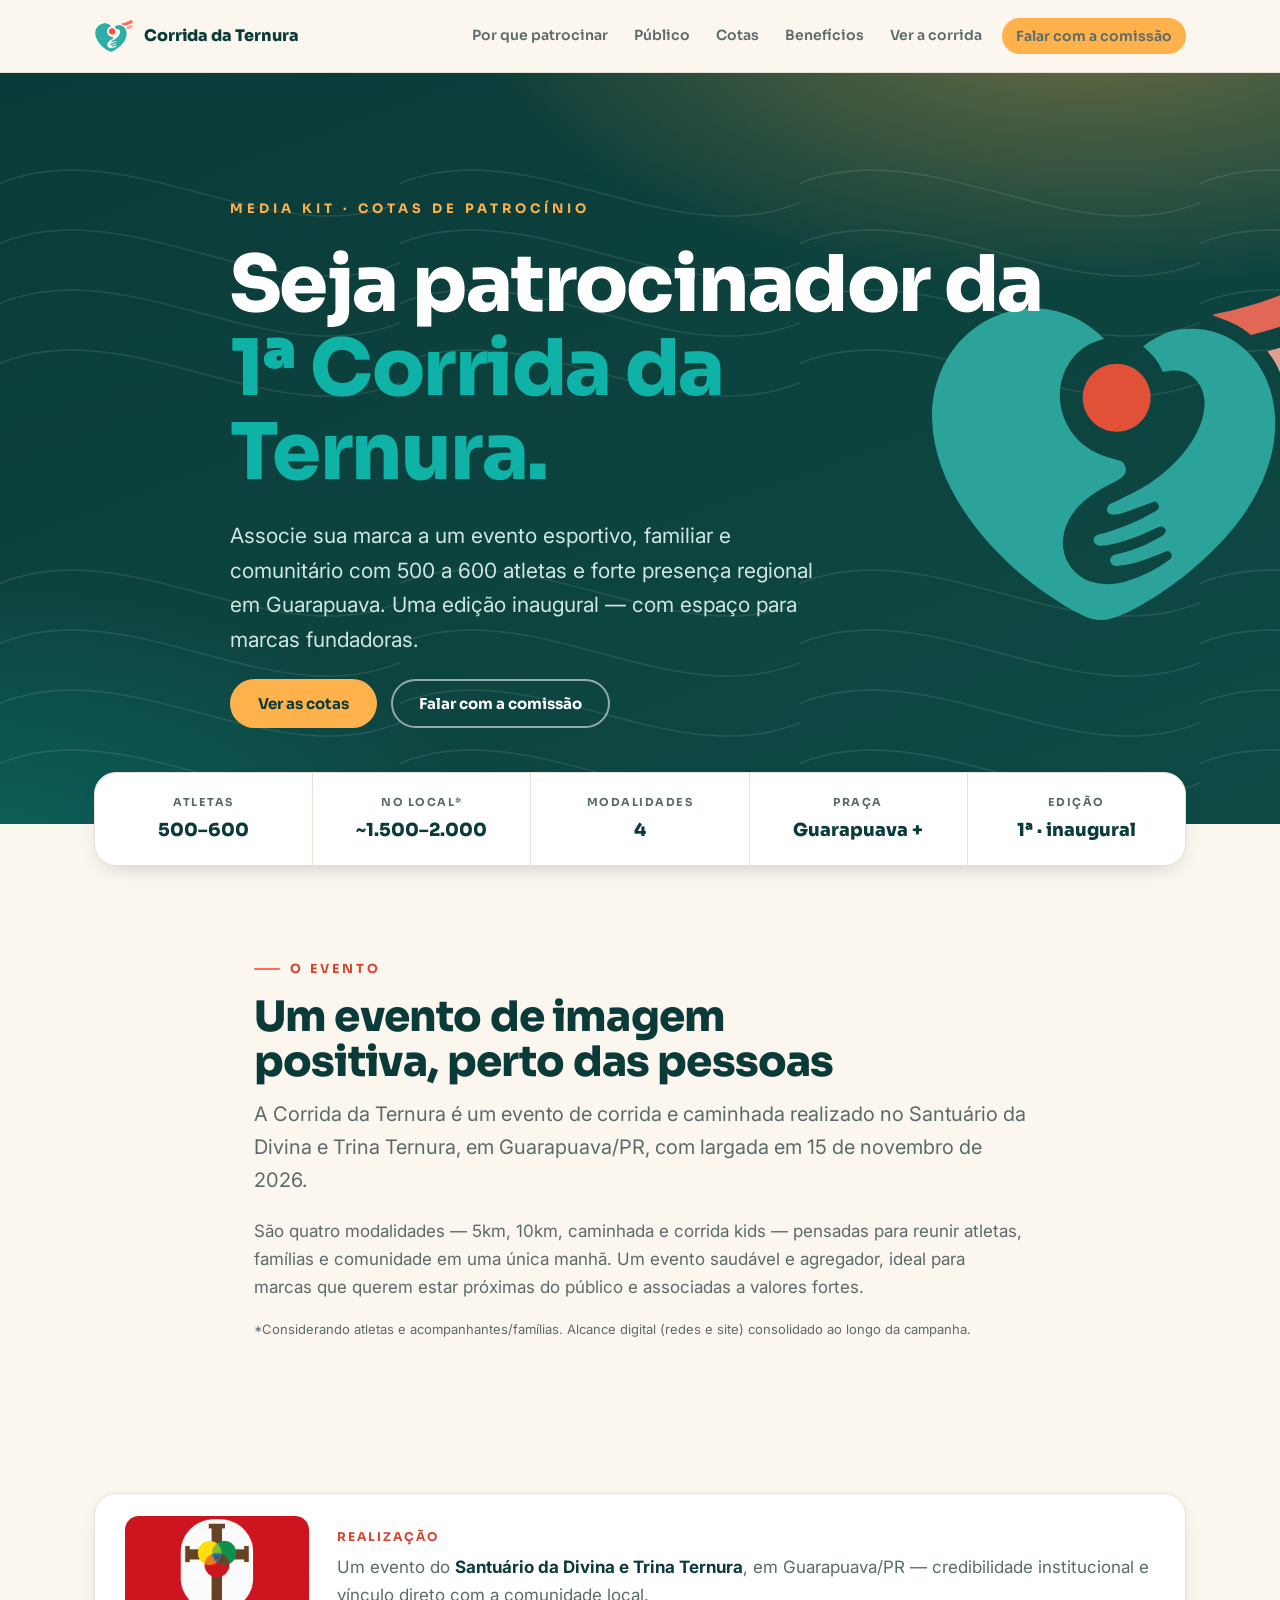
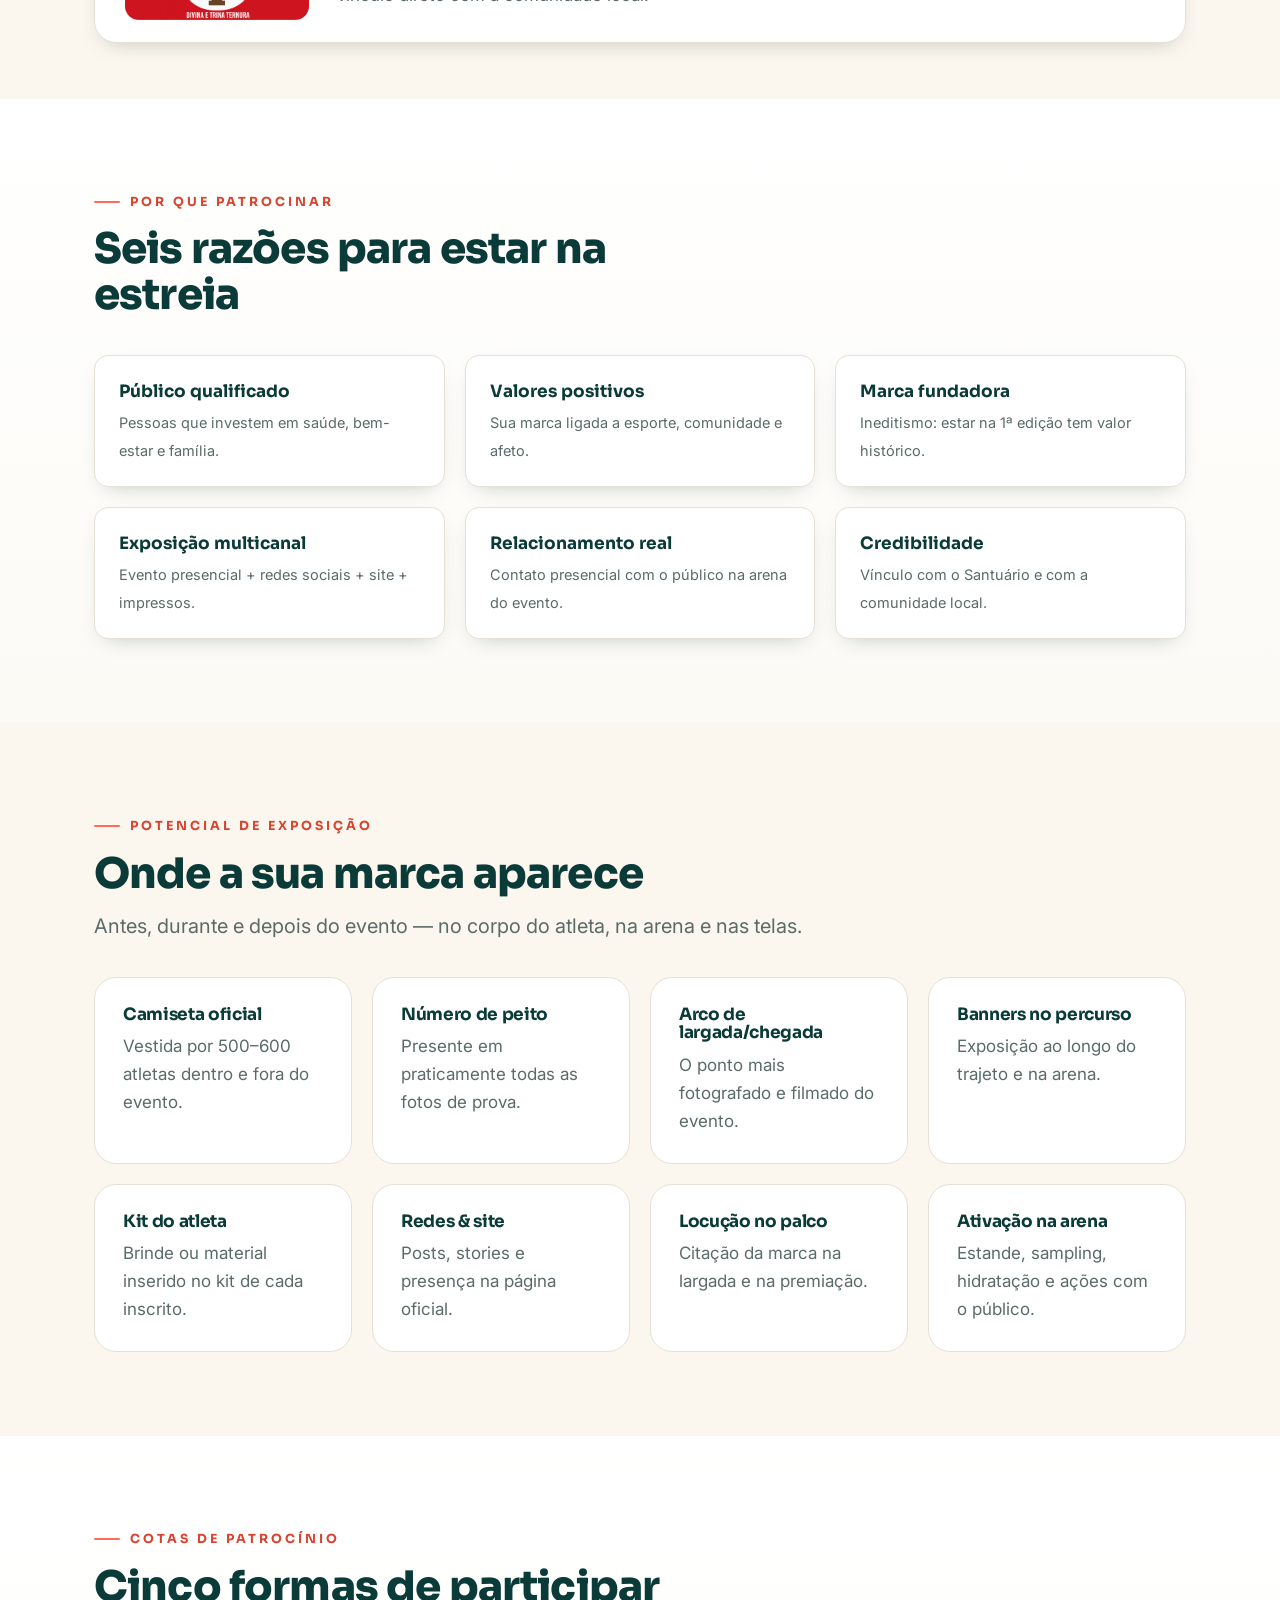
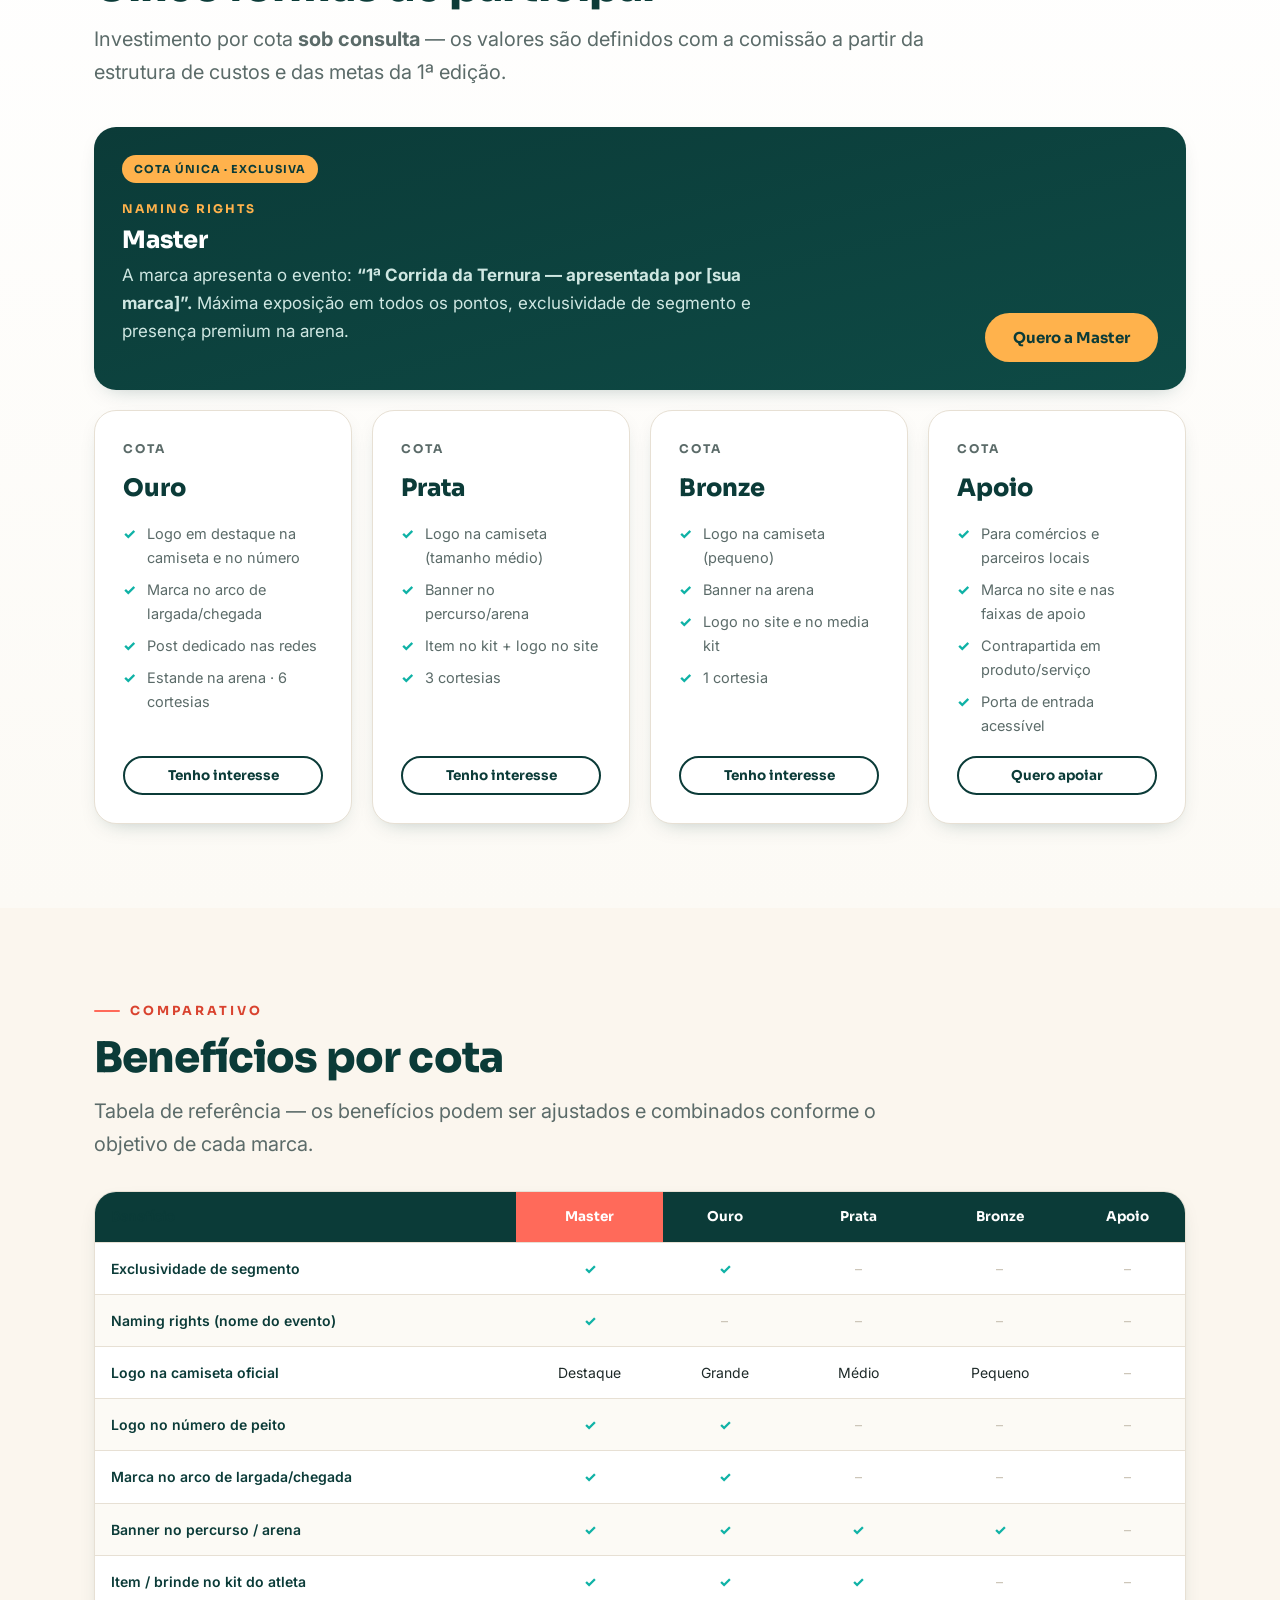
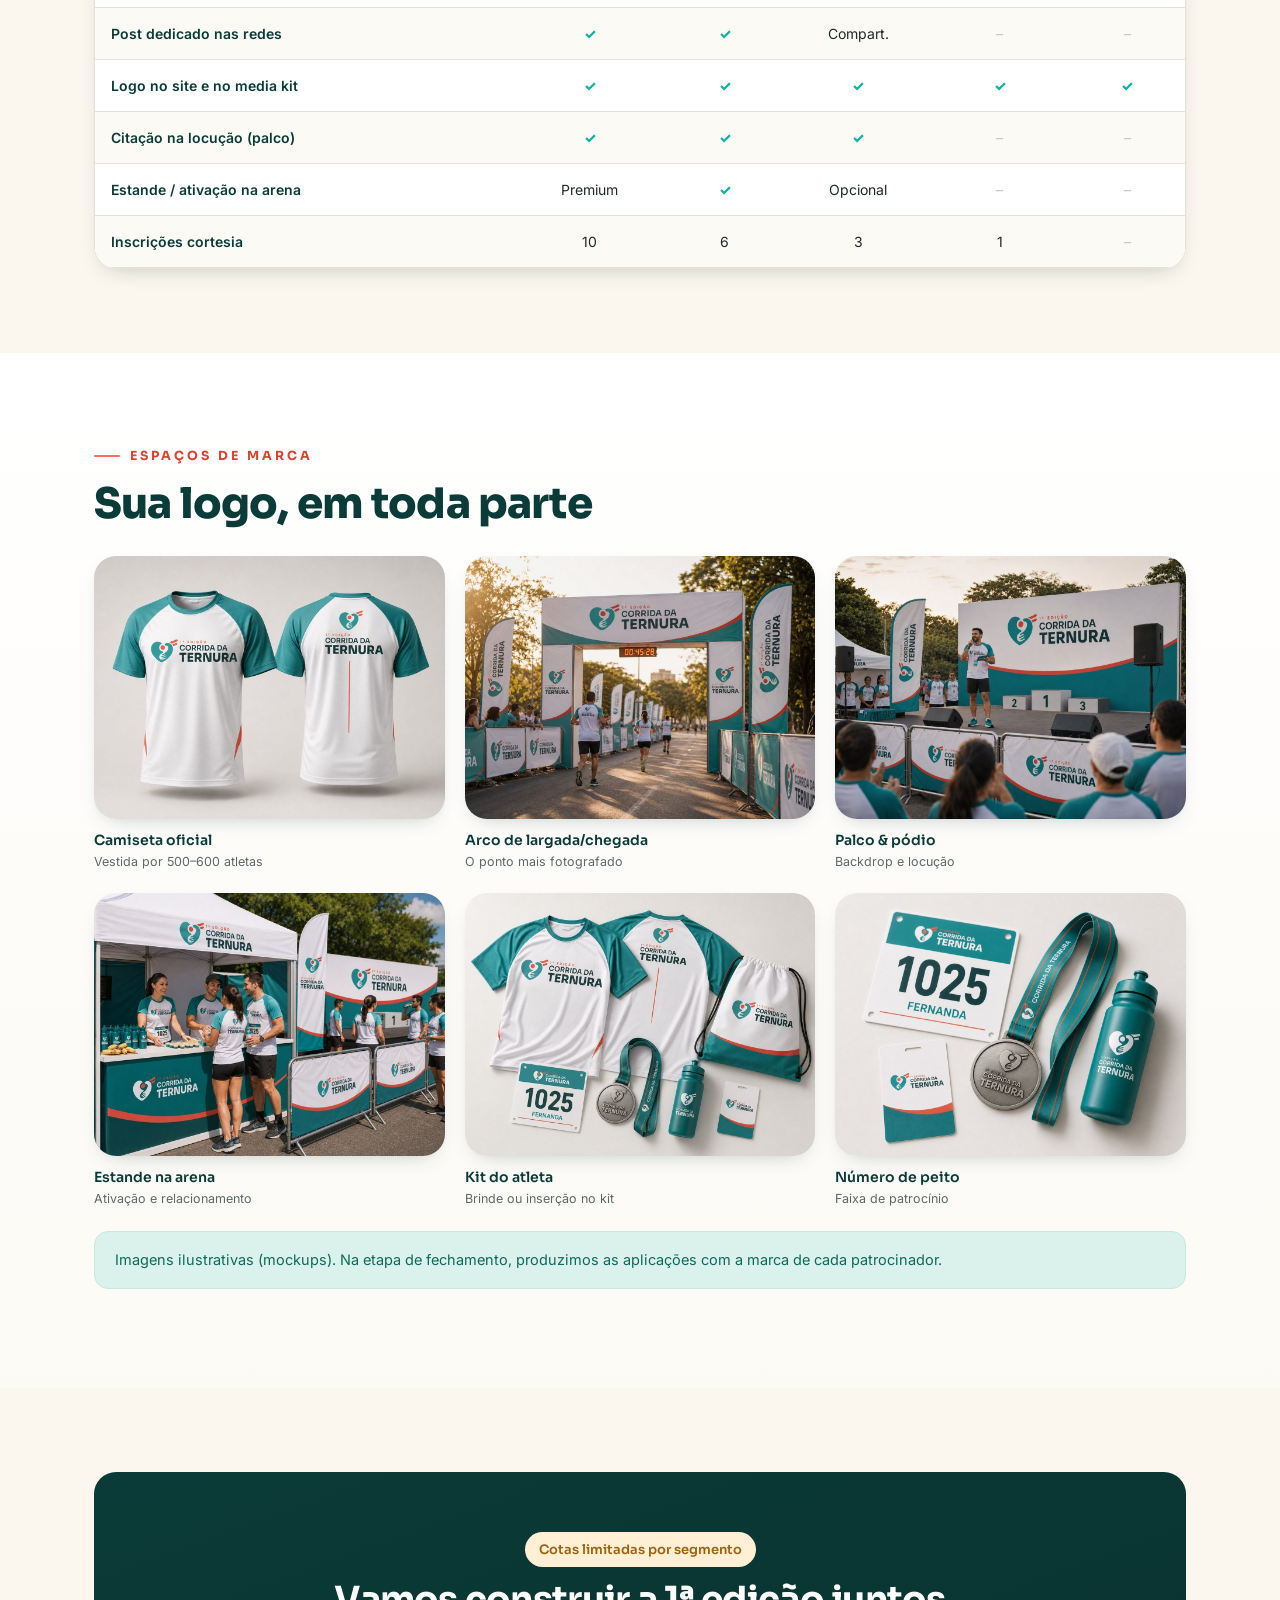
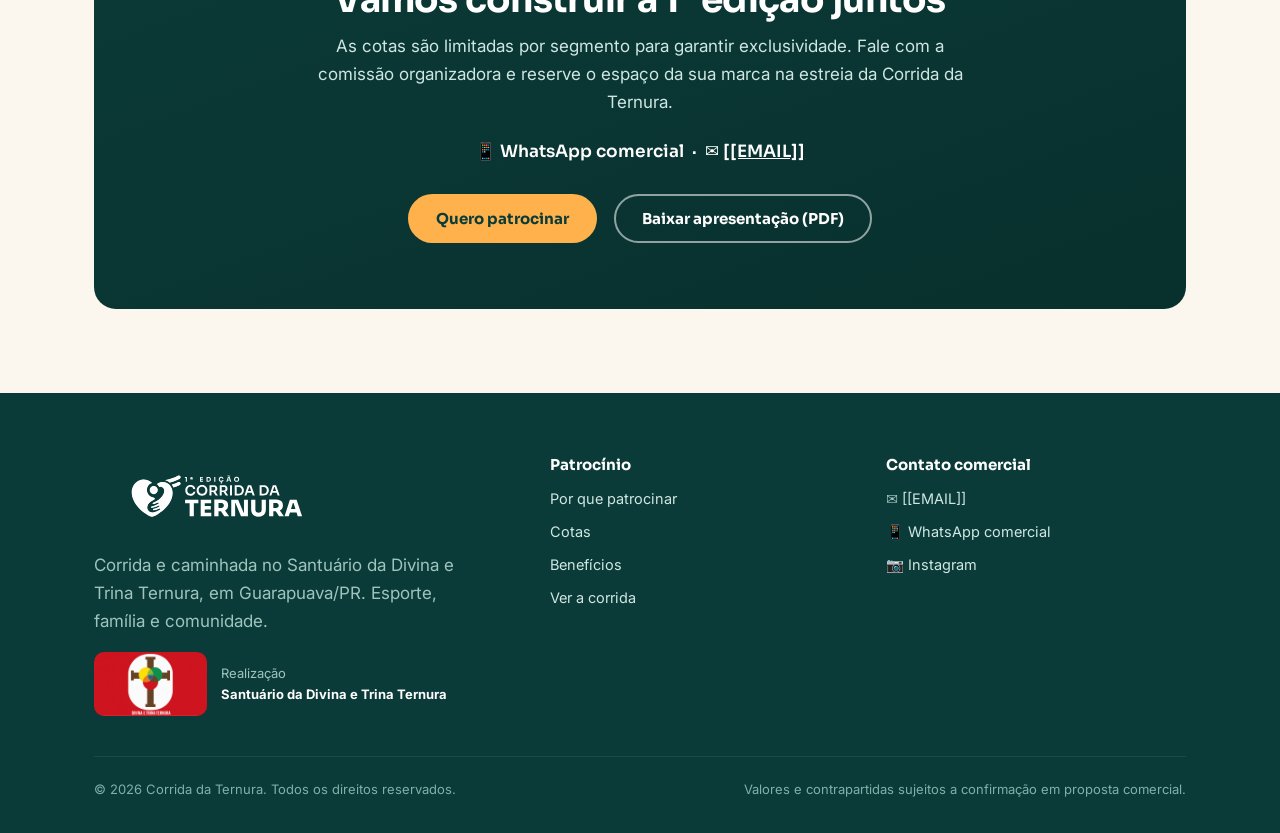
==== index.html @ f684db3b "Rename media-kit.html to index.html" ====
<!DOCTYPE html>
<html lang="pt-BR">
<head>
<meta charset="UTF-8">
<meta name="viewport" content="width=device-width, initial-scale=1.0">
<title>Seja patrocinador · 1ª Corrida da Ternura — Media Kit</title>
<meta name="description" content="Associe sua marca à 1ª Corrida da Ternura: evento esportivo, familiar e comunitário com 500 a 600 atletas em Guarapuava/PR. Cotas Master, Ouro, Prata, Bronze e Apoio.">

<meta property="og:type" content="website">
<meta property="og:title" content="Seja patrocinador da 1ª Corrida da Ternura">
<meta property="og:description" content="500 a 600 atletas, forte presença regional e uma edição inaugural com espaço para marcas fundadoras.">
<meta property="og:image" content="assets/og-image-mediakit.jpg"><!-- [[SUBSTITUIR]] 1200x630 -->
<meta name="theme-color" content="#0B3B38">

<link rel="icon" href="assets/favicon.svg" type="image/svg+xml">
<link rel="preconnect" href="https://fonts.googleapis.com">
<link rel="preconnect" href="https://fonts.gstatic.com" crossorigin>
<link href="https://fonts.googleapis.com/css2?family=Sora:wght@400;500;600;700;800&family=Inter:wght@400;500;600;700&display=swap" rel="stylesheet">
<link rel="stylesheet" href="css/styles.css">
</head>
<body>

<!-- =====================================================================
     CONFIG RÁPIDA — troque os campos [[...]] (veja COMO-EDITAR.md)
     [[WHATSAPP]] · [[EMAIL]] · [[LINK_PDF_MEDIAKIT]]
====================================================================== -->

<!-- ============ HEADER ============ -->
<header class="site-header" id="header">
  <div class="container nav">
    <a class="brand" href="index.html" aria-label="1ª Corrida da Ternura — início">
      <img src="assets/logo-simbolo.svg" alt="" width="36" height="36" aria-hidden="true">
      <span>Corrida da Ternura</span>
    </a>
    <button class="nav-toggle" id="navToggle" aria-label="Abrir menu" aria-expanded="false" aria-controls="navLinks">
      <svg width="26" height="26" viewBox="0 0 24 24" fill="none" stroke="currentColor" stroke-width="2.2" stroke-linecap="round"><path d="M3 6h18M3 12h18M3 18h18"/></svg>
    </button>
    <nav class="nav-links" id="navLinks" aria-label="Navegação do media kit">
      <a href="#porque">Por que patrocinar</a>
      <a href="#publico">Público</a>
      <a href="#cotas">Cotas</a>
      <a href="#beneficios">Benefícios</a>
      <a href="index.html">Ver a corrida</a>
      <a class="btn btn--amber btn--sm nav-cta" href="[[WHATSAPP]]">Falar com a comissão</a>
    </nav>
  </div>
</header>

<main id="topo">

  <!-- ============ HERO ============ -->
  <section class="hero hero--kit">
    <img class="hero__symbol" src="assets/logo-simbolo.svg" alt="" aria-hidden="true">
    <div class="container hero__inner">
      <span class="hero__eyebrow">Media Kit · Cotas de patrocínio</span>
      <h1>Seja patrocinador da <em>1ª Corrida da Ternura.</em></h1>
      <p class="hero__sub">Associe sua marca a um evento esportivo, familiar e comunitário com 500 a 600 atletas e forte presença regional em Guarapuava. Uma edição inaugural — com espaço para marcas fundadoras.</p>
      <div class="hero__actions">
        <a class="btn btn--amber" href="#cotas">Ver as cotas</a>
        <a class="btn btn--ghost-light" href="[[WHATSAPP]]">Falar com a comissão</a>
      </div>
    </div>
  </section>

  <!-- ============ APRESENTAÇÃO / NÚMEROS ============ -->
  <div class="container">
    <div class="quickbar quickbar--lift reveal">
      <div class="cell"><div class="k">Atletas</div><div class="v">500–600</div></div>
      <div class="cell"><div class="k">No local*</div><div class="v">~1.500–2.000</div></div>
      <div class="cell"><div class="k">Modalidades</div><div class="v">4</div></div>
      <div class="cell"><div class="k">Praça</div><div class="v">Guarapuava +</div></div>
      <div class="cell"><div class="k">Edição</div><div class="v">1ª · inaugural</div></div>
    </div>
  </div>

  <section class="section">
    <div class="container" style="max-width:820px">
      <span class="kicker reveal">O evento</span>
      <h2 class="section-title reveal">Um evento de imagem positiva, perto das pessoas</h2>
      <p class="lead reveal">A Corrida da Ternura é um evento de corrida e caminhada realizado no Santuário da Divina e Trina Ternura, em Guarapuava/PR, com largada em 15 de novembro de 2026.</p>
      <p style="color:var(--muted)" class="reveal">São quatro modalidades — 5km, 10km, caminhada e corrida kids — pensadas para reunir atletas, famílias e comunidade em uma única manhã. Um evento saudável e agregador, ideal para marcas que querem estar próximas do público e associadas a valores fortes.</p>
      <p style="font-size:13px;color:var(--muted)">*Considerando atletas e acompanhantes/famílias. Alcance digital (redes e site) consolidado ao longo da campanha.</p>
    </div>
  </section>

  <!-- ============ PARCERIA / REALIZAÇÃO (Santuário) ============ -->
  <section class="section--tight">
    <div class="container">
      <div class="partner reveal">
        <img class="partner__logo" src="assets/img/santuario.png" alt="Santuário da Divina e Trina Ternura">
        <p class="partner__txt"><span class="partner__eyebrow">Realização</span>Um evento do <b>Santuário da Divina e Trina Ternura</b>, em Guarapuava/PR — credibilidade institucional e vínculo direto com a comunidade local.</p>
      </div>
    </div>
  </section>

  <!-- ============ POR QUE PATROCINAR ============ -->
  <section class="section section--alt" id="porque">
    <div class="container">
      <div class="reveal" style="margin-bottom:38px">
        <span class="kicker">Por que patrocinar</span>
        <h2 class="section-title">Seis razões para estar na estreia</h2>
      </div>
      <div class="grid cols-3">
        <div class="why reveal"><b>Público qualificado</b><span>Pessoas que investem em saúde, bem-estar e família.</span></div>
        <div class="why reveal"><b>Valores positivos</b><span>Sua marca ligada a esporte, comunidade e afeto.</span></div>
        <div class="why reveal"><b>Marca fundadora</b><span>Ineditismo: estar na 1ª edição tem valor histórico.</span></div>
        <div class="why reveal"><b>Exposição multicanal</b><span>Evento presencial + redes sociais + site + impressos.</span></div>
        <div class="why reveal"><b>Relacionamento real</b><span>Contato presencial com o público na arena do evento.</span></div>
        <div class="why reveal"><b>Credibilidade</b><span>Vínculo com o Santuário e com a comunidade local.</span></div>
      </div>
    </div>
  </section>

  <!-- ============ EXPOSIÇÃO DE MARCA ============ -->
  <section class="section" id="publico">
    <div class="container">
      <div class="reveal" style="margin-bottom:34px">
        <span class="kicker">Potencial de exposição</span>
        <h2 class="section-title">Onde a sua marca aparece</h2>
        <p class="lead">Antes, durante e depois do evento — no corpo do atleta, na arena e nas telas.</p>
      </div>
      <div class="grid cols-4">
        <div class="card card--flat reveal"><h3 style="font-size:17px">Camiseta oficial</h3><p>Vestida por 500–600 atletas dentro e fora do evento.</p></div>
        <div class="card card--flat reveal"><h3 style="font-size:17px">Número de peito</h3><p>Presente em praticamente todas as fotos de prova.</p></div>
        <div class="card card--flat reveal"><h3 style="font-size:17px">Arco de largada/chegada</h3><p>O ponto mais fotografado e filmado do evento.</p></div>
        <div class="card card--flat reveal"><h3 style="font-size:17px">Banners no percurso</h3><p>Exposição ao longo do trajeto e na arena.</p></div>
        <div class="card card--flat reveal"><h3 style="font-size:17px">Kit do atleta</h3><p>Brinde ou material inserido no kit de cada inscrito.</p></div>
        <div class="card card--flat reveal"><h3 style="font-size:17px">Redes &amp; site</h3><p>Posts, stories e presença na página oficial.</p></div>
        <div class="card card--flat reveal"><h3 style="font-size:17px">Locução no palco</h3><p>Citação da marca na largada e na premiação.</p></div>
        <div class="card card--flat reveal"><h3 style="font-size:17px">Ativação na arena</h3><p>Estande, sampling, hidratação e ações com o público.</p></div>
      </div>
    </div>
  </section>

  <!-- ============ COTAS ============ -->
  <section class="section section--alt" id="cotas">
    <div class="container">
      <div class="reveal" style="margin-bottom:38px">
        <span class="kicker">Cotas de patrocínio</span>
        <h2 class="section-title">Cinco formas de participar</h2>
        <p class="lead">Investimento por cota <b>sob consulta</b> — os valores são definidos com a comissão a partir da estrutura de custos e das metas da 1ª edição.</p>
      </div>

      <!-- Master destaque -->
      <div class="tier tier--master reveal" style="margin-bottom:20px">
        <span class="tier__ribbon">Cota única · exclusiva</span>
        <div style="display:flex;flex-wrap:wrap;justify-content:space-between;gap:16px;align-items:flex-end">
          <div>
            <span class="lvl">Naming rights</span>
            <div class="name">Master</div>
            <p style="max-width:60ch">A marca apresenta o evento: <b>“1ª Corrida da Ternura — apresentada por [sua marca]”.</b> Máxima exposição em todos os pontos, exclusividade de segmento e presença premium na arena.</p>
          </div>
          <a class="btn btn--amber" href="[[WHATSAPP]]">Quero a Master</a>
        </div>
      </div>

      <div class="grid cols-4">
        <div class="tier reveal">
          <span class="lvl">Cota</span><div class="name">Ouro</div>
          <ul><li>Logo em destaque na camiseta e no número</li><li>Marca no arco de largada/chegada</li><li>Post dedicado nas redes</li><li>Estande na arena · 6 cortesias</li></ul>
          <a class="btn btn--ghost btn--sm" href="[[WHATSAPP]]">Tenho interesse</a>
        </div>
        <div class="tier reveal">
          <span class="lvl">Cota</span><div class="name">Prata</div>
          <ul><li>Logo na camiseta (tamanho médio)</li><li>Banner no percurso/arena</li><li>Item no kit + logo no site</li><li>3 cortesias</li></ul>
          <a class="btn btn--ghost btn--sm" href="[[WHATSAPP]]">Tenho interesse</a>
        </div>
        <div class="tier reveal">
          <span class="lvl">Cota</span><div class="name">Bronze</div>
          <ul><li>Logo na camiseta (pequeno)</li><li>Banner na arena</li><li>Logo no site e no media kit</li><li>1 cortesia</li></ul>
          <a class="btn btn--ghost btn--sm" href="[[WHATSAPP]]">Tenho interesse</a>
        </div>
        <div class="tier reveal">
          <span class="lvl">Cota</span><div class="name">Apoio</div>
          <ul><li>Para comércios e parceiros locais</li><li>Marca no site e nas faixas de apoio</li><li>Contrapartida em produto/serviço</li><li>Porta de entrada acessível</li></ul>
          <a class="btn btn--ghost btn--sm" href="[[WHATSAPP]]">Quero apoiar</a>
        </div>
      </div>
    </div>
  </section>

  <!-- ============ TABELA DE BENEFÍCIOS ============ -->
  <section class="section" id="beneficios">
    <div class="container">
      <div class="reveal" style="margin-bottom:30px">
        <span class="kicker">Comparativo</span>
        <h2 class="section-title">Benefícios por cota</h2>
        <p class="lead">Tabela de referência — os benefícios podem ser ajustados e combinados conforme o objetivo de cada marca.</p>
      </div>
      <div class="table-wrap reveal">
        <table class="benefits">
          <thead>
            <tr><th>Benefício</th><th class="master">Master</th><th>Ouro</th><th>Prata</th><th>Bronze</th><th>Apoio</th></tr>
          </thead>
          <tbody>
            <tr><td>Exclusividade de segmento</td><td class="yes">✓</td><td class="yes">✓</td><td class="no">–</td><td class="no">–</td><td class="no">–</td></tr>
            <tr><td>Naming rights (nome do evento)</td><td class="yes">✓</td><td class="no">–</td><td class="no">–</td><td class="no">–</td><td class="no">–</td></tr>
            <tr><td>Logo na camiseta oficial</td><td>Destaque</td><td>Grande</td><td>Médio</td><td>Pequeno</td><td class="no">–</td></tr>
            <tr><td>Logo no número de peito</td><td class="yes">✓</td><td class="yes">✓</td><td class="no">–</td><td class="no">–</td><td class="no">–</td></tr>
            <tr><td>Marca no arco de largada/chegada</td><td class="yes">✓</td><td class="yes">✓</td><td class="no">–</td><td class="no">–</td><td class="no">–</td></tr>
            <tr><td>Banner no percurso / arena</td><td class="yes">✓</td><td class="yes">✓</td><td class="yes">✓</td><td class="yes">✓</td><td class="no">–</td></tr>
            <tr><td>Item / brinde no kit do atleta</td><td class="yes">✓</td><td class="yes">✓</td><td class="yes">✓</td><td class="no">–</td><td class="no">–</td></tr>
            <tr><td>Post dedicado nas redes</td><td class="yes">✓</td><td class="yes">✓</td><td>Compart.</td><td class="no">–</td><td class="no">–</td></tr>
            <tr><td>Logo no site e no media kit</td><td class="yes">✓</td><td class="yes">✓</td><td class="yes">✓</td><td class="yes">✓</td><td class="yes">✓</td></tr>
            <tr><td>Citação na locução (palco)</td><td class="yes">✓</td><td class="yes">✓</td><td class="yes">✓</td><td class="no">–</td><td class="no">–</td></tr>
            <tr><td>Estande / ativação na arena</td><td>Premium</td><td class="yes">✓</td><td>Opcional</td><td class="no">–</td><td class="no">–</td></tr>
            <tr><td>Inscrições cortesia</td><td>10</td><td>6</td><td>3</td><td>1</td><td class="no">–</td></tr>
          </tbody>
        </table>
      </div>
    </div>
  </section>

  <!-- ============ ESPAÇOS DE MARCA ============ -->
  <section class="section section--alt">
    <div class="container">
      <div class="reveal" style="margin-bottom:30px">
        <span class="kicker">Espaços de marca</span>
        <h2 class="section-title">Sua logo, em toda parte</h2>
      </div>
      <div class="grid cols-3">
        <figure class="mock reveal"><img src="assets/img/camiseta.jpg" alt="Camiseta oficial da corrida com a marca dos patrocinadores"><figcaption>Camiseta oficial<small>Vestida por 500–600 atletas</small></figcaption></figure>
        <figure class="mock reveal"><img src="assets/img/portal.jpg" alt="Arco de largada e chegada com as marcas dos patrocinadores"><figcaption>Arco de largada/chegada<small>O ponto mais fotografado</small></figcaption></figure>
        <figure class="mock reveal"><img src="assets/img/palco.jpg" alt="Palco e pódio com backdrop dos patrocinadores"><figcaption>Palco &amp; pódio<small>Backdrop e locução</small></figcaption></figure>
        <figure class="mock reveal"><img src="assets/img/estande.jpg" alt="Estande de ativação do patrocinador na arena do evento"><figcaption>Estande na arena<small>Ativação e relacionamento</small></figcaption></figure>
        <figure class="mock reveal"><img src="assets/img/kit-completo.jpg" alt="Kit do atleta com itens dos patrocinadores"><figcaption>Kit do atleta<small>Brinde ou inserção no kit</small></figcaption></figure>
        <figure class="mock reveal"><img src="assets/img/kit.jpg" alt="Número de peito com faixa de patrocínio, medalha e squeeze"><figcaption>Número de peito<small>Faixa de patrocínio</small></figcaption></figure>
      </div>
      <p class="note reveal" style="margin-top:22px">Imagens ilustrativas (mockups). Na etapa de fechamento, produzimos as aplicações com a marca de cada patrocinador.</p>
    </div>
  </section>

  <!-- ============ CTA COMERCIAL ============ -->
  <section class="section" id="contato">
    <div class="container">
      <div class="cta-band reveal">
        <span class="pill pill--amber" style="margin-bottom:14px">Cotas limitadas por segmento</span>
        <h2>Vamos construir a 1ª edição juntos</h2>
        <p>As cotas são limitadas por segmento para garantir exclusividade. Fale com a comissão organizadora e reserve o espaço da sua marca na estreia da Corrida da Ternura.</p>
        <p style="color:#fff;font-family:var(--font-display);font-weight:600">📱 WhatsApp comercial &nbsp;·&nbsp; ✉️ <a href="mailto:[[EMAIL]]" style="color:#fff;text-decoration:underline">[[EMAIL]]</a></p>
        <div>
          <a class="btn btn--amber" href="[[WHATSAPP]]">Quero patrocinar</a>
          <a class="btn btn--ghost-light" href="[[LINK_PDF_MEDIAKIT]]">Baixar apresentação (PDF)</a>
        </div>
      </div>
    </div>
  </section>
</main>

<!-- ============ RODAPÉ ============ -->
<footer class="site-footer">
  <div class="container">
    <div class="footer-grid">
      <div>
        <img src="assets/logo-negativa-branca.svg" alt="1ª Corrida da Ternura" style="width:240px;margin-bottom:14px">
        <p style="color:#9FC4BE;max-width:34ch">Corrida e caminhada no Santuário da Divina e Trina Ternura, em Guarapuava/PR. Esporte, família e comunidade.</p>
        <div class="footer-partner">
          <img src="assets/img/santuario.png" alt="Santuário da Divina e Trina Ternura">
          <span>Realização<br><b style="color:#fff">Santuário da Divina e Trina Ternura</b></span>
        </div>
      </div>
      <div>
        <h4>Patrocínio</h4>
        <ul>
          <li><a href="#porque">Por que patrocinar</a></li>
          <li><a href="#cotas">Cotas</a></li>
          <li><a href="#beneficios">Benefícios</a></li>
          <li><a href="index.html">Ver a corrida</a></li>
        </ul>
      </div>
      <div>
        <h4>Contato comercial</h4>
        <ul>
          <li>✉️ <a href="mailto:[[EMAIL]]">[[EMAIL]]</a></li>
          <li>📱 <a href="[[WHATSAPP]]">WhatsApp comercial</a></li>
          <li>📷 <a href="[[INSTAGRAM]]">Instagram</a></li>
        </ul>
      </div>
    </div>
    <div class="footer-bottom">
      <span>© 2026 Corrida da Ternura. Todos os direitos reservados.</span>
      <span>Valores e contrapartidas sujeitos a confirmação em proposta comercial.</span>
    </div>
  </div>
</footer>

<script src="js/main.js"></script>
</body>
</html>
---- css/styles.css ----
/* =====================================================================
   1ª CORRIDA DA TERNURA — Design System (compartilhado landing + media kit)
   Edite as variáveis em :root para ajustar a marca de uma só vez.
   ===================================================================== */

/* ---------- Tokens ---------- */
:root{
  /* Cores da marca */
  --teal:#0FB2A6;          /* cor de marca / grafismos */
  --teal-deep:#0B3B38;     /* base escura / texto forte */
  --teal-deeper:#08302D;   /* fundo escuro mais profundo */
  --coral:#FF6A5A;         /* CTA / destaque quente */
  --coral-ink:#D9432F;     /* coral escuro p/ texto sobre claro */
  --amber:#FFB24C;         /* destaque / amanhecer / medalha */
  --sand:#FBF6EE;          /* fundo claro quente */
  --mist:#DBF1EC;          /* fundo suave / cards */
  --graphite:#1E2A29;      /* texto corrido */
  --muted:#5B6B69;         /* texto secundário */
  --white:#fff;
  --line:#E7E0D4;          /* linhas / bordas claras */
  --line-dark:#1C4B46;     /* linhas no escuro */

  /* Tipografia */
  --font-display:'Sora','Segoe UI',system-ui,-apple-system,sans-serif;
  --font-text:'Inter','Segoe UI',system-ui,-apple-system,sans-serif;

  /* Formas & sombras */
  --radius:22px;
  --radius-sm:14px;
  --shadow:0 20px 50px -24px rgba(11,59,56,.45);
  --shadow-sm:0 8px 22px -12px rgba(11,59,56,.35);

  /* Layout */
  --maxw:1140px;
  --gutter:24px;
  --header-h:72px;
}

/* ---------- Reset / base ---------- */
*{box-sizing:border-box}
html{scroll-behavior:smooth}
body{
  margin:0;background:var(--sand);color:var(--graphite);
  font-family:var(--font-text);line-height:1.65;font-size:17px;
  -webkit-font-smoothing:antialiased;text-rendering:optimizeLegibility;
}
img,svg{display:block;max-width:100%}
a{color:var(--teal-deep);text-decoration:none}
h1,h2,h3,h4{font-family:var(--font-display);line-height:1.08;margin:0;letter-spacing:-.02em;color:var(--teal-deep)}
p{margin:0 0 1em}
:focus-visible{outline:3px solid var(--teal);outline-offset:3px;border-radius:6px}

.container{max-width:var(--maxw);margin:0 auto;padding:0 var(--gutter)}
.center{text-align:center}
.sr-only{position:absolute;width:1px;height:1px;padding:0;margin:-1px;overflow:hidden;clip:rect(0 0 0 0);border:0}

/* ---------- Header / navegação ---------- */
.site-header{position:sticky;top:0;z-index:100;transition:background .25s,box-shadow .25s;background:rgba(251,246,238,.92);backdrop-filter:blur(12px);border-bottom:1px solid var(--line)}
.site-header.solid,.site-header.scrolled{background:rgba(251,246,238,.9);backdrop-filter:blur(12px);box-shadow:0 1px 0 var(--line)}
.nav{display:flex;align-items:center;gap:18px;height:var(--header-h)}
.brand{display:flex;align-items:center;gap:10px;font-family:var(--font-display);font-weight:800;font-size:16px;color:var(--teal-deep);white-space:nowrap}
.brand svg,.brand img{height:34px;width:auto;flex:none}
.site-header.on-dark .brand{color:var(--white)}
.nav-links{display:flex;align-items:center;gap:2px;margin-left:auto}
.nav-links a{font-family:var(--font-display);font-weight:600;font-size:14px;color:var(--muted);padding:9px 12px;border-radius:999px;transition:.15s;white-space:nowrap}
.nav-links a:hover{color:var(--teal-deep);background:var(--mist)}
.site-header.on-dark .nav-links a{color:#CFE7E2}
.site-header.on-dark.scrolled .nav-links a{color:var(--muted)}
.nav-cta{margin-left:6px}
.nav-toggle{display:none;margin-left:auto;background:none;border:0;cursor:pointer;padding:8px;color:var(--teal-deep)}
.site-header.on-dark .nav-toggle{color:var(--white)}
.site-header.scrolled .nav-toggle{color:var(--teal-deep)}

/* ---------- Botões ---------- */
.btn{
  display:inline-flex;align-items:center;justify-content:center;gap:9px;
  font-family:var(--font-display);font-weight:700;font-size:15px;line-height:1;
  padding:15px 26px;border-radius:999px;border:2px solid transparent;cursor:pointer;
  transition:transform .12s,box-shadow .2s,background .2s,color .2s;white-space:nowrap;
}
.btn:hover{transform:translateY(-2px)}
.btn--primary{background:var(--coral);color:#fff;box-shadow:0 12px 26px -12px rgba(255,106,90,.8)}
.btn--primary:hover{background:#ff5945}
.btn--amber{background:var(--amber);color:var(--teal-deep)}
.btn--amber:hover{background:#ffa733}
.btn--dark{background:var(--teal-deep);color:#fff}
.btn--dark:hover{background:var(--teal-deeper)}
.btn--ghost{background:transparent;color:var(--teal-deep);border-color:var(--teal-deep)}
.btn--ghost:hover{background:var(--teal-deep);color:#fff}
.btn--ghost-light{background:transparent;color:#fff;border-color:rgba(255,255,255,.55)}
.btn--ghost-light:hover{background:#fff;color:var(--teal-deep);border-color:#fff}
.btn--sm{padding:11px 18px;font-size:13.5px}
.btn--block{width:100%}

/* ---------- Seções ---------- */
.section{padding:84px 0}
.section--tight{padding:56px 0}
.section--alt{background:linear-gradient(180deg,#fff,#FCFAF5)}
.section--mist{background:var(--mist)}
.kicker{font-family:var(--font-display);font-weight:700;font-size:12.5px;letter-spacing:3px;text-transform:uppercase;color:var(--coral-ink);display:inline-flex;align-items:center;gap:10px;margin-bottom:14px}
.kicker::before{content:"";width:26px;height:2px;background:var(--coral);border-radius:2px}
.section-title{font-size:clamp(28px,4.4vw,42px);font-weight:800;max-width:20ch}
.lead{font-size:clamp(17px,2vw,20px);color:var(--muted);max-width:64ch;margin-top:14px}

/* ---------- Grid utils ---------- */
.grid{display:grid;gap:20px}
.cols-2{grid-template-columns:repeat(2,1fr)}
.cols-3{grid-template-columns:repeat(3,1fr)}
.cols-4{grid-template-columns:repeat(4,1fr)}
@media(max-width:900px){.cols-3,.cols-4{grid-template-columns:repeat(2,1fr)}}
@media(max-width:620px){.cols-2,.cols-3,.cols-4{grid-template-columns:1fr}}

/* ---------- Pills / chips ---------- */
.pill{display:inline-flex;align-items:center;gap:7px;font-family:var(--font-display);font-weight:600;font-size:13px;padding:7px 14px;border-radius:999px;background:var(--mist);color:var(--teal-deep)}
.pill--coral{background:#FFE4DF;color:var(--coral-ink)}
.pill--amber{background:#FFEFD4;color:#9A6412}
.pill--teal{background:var(--teal-deep);color:#fff}
.pill--outline{background:transparent;border:1px solid rgba(255,255,255,.25);color:#fff}

/* ---------- Cards ---------- */
.card{background:#fff;border:1px solid var(--line);border-radius:var(--radius);padding:28px;box-shadow:var(--shadow-sm)}
.card h3{font-size:20px;margin-bottom:8px}
.card p{color:var(--muted);margin:0}
.card__icon{width:50px;height:50px;border-radius:14px;display:grid;place-items:center;background:var(--mist);margin-bottom:16px}
.card__icon svg{width:26px;height:26px}
.card--flat{box-shadow:none}

/* ---------- Hero ---------- */
.hero{position:relative;overflow:hidden;color:var(--sand);
  background:
    radial-gradient(90% 70% at 85% -10%, rgba(255,178,76,.42), transparent 55%),
    radial-gradient(80% 80% at -5% 110%, rgba(15,178,166,.30), transparent 55%),
    linear-gradient(160deg,#0B3B38 0%, #0E4A45 100%);
}
.hero::after{ /* textura de curvas de nível sutis */
  content:"";position:absolute;inset:0;opacity:.10;pointer-events:none;
  background-image:url("data:image/svg+xml,%3Csvg xmlns='http://www.w3.org/2000/svg' width='400' height='400'%3E%3Cg fill='none' stroke='%23ffffff' stroke-width='1.4'%3E%3Cpath d='M-20 120 C120 40 280 200 420 120'/%3E%3Cpath d='M-20 180 C120 100 280 260 420 180'/%3E%3Cpath d='M-20 240 C120 160 280 320 420 240'/%3E%3Cpath d='M-20 300 C120 220 280 380 420 300'/%3E%3C/g%3E%3C/svg%3E");
}
.hero__inner{position:relative;z-index:2;padding:clamp(64px,10vw,120px) 0 clamp(56px,8vw,96px);max-width:760px}
.hero__eyebrow{color:var(--amber);font-family:var(--font-display);font-weight:700;letter-spacing:4px;text-transform:uppercase;font-size:13px}
.hero h1{color:#fff;font-size:clamp(40px,8vw,78px);font-weight:800;margin:.28em 0 .3em}
.hero h1 em{font-style:normal;color:var(--teal)}
.hero__sub{font-size:clamp(17px,2.4vw,21px);color:#CFE7E2;max-width:600px}
.hero__chips{display:flex;flex-wrap:wrap;gap:10px;margin:26px 0 30px}
.hero__chips span{font-family:var(--font-display);font-weight:600;font-size:13.5px;color:var(--sand);background:rgba(255,255,255,.08);border:1px solid rgba(255,255,255,.16);padding:9px 15px;border-radius:999px}
.hero__actions{display:flex;flex-wrap:wrap;gap:14px}
.hero__symbol{position:absolute;right:-6%;top:50%;transform:translateY(-50%);width:min(42%,440px);opacity:.9;z-index:1}
@media(max-width:820px){.hero__symbol{display:none}}
.hero--kit .hero__inner{max-width:820px}

/* ---------- Barra de informações rápidas ---------- */
.quickbar{display:grid;grid-template-columns:repeat(5,1fr);gap:1px;background:var(--line);border:1px solid var(--line);border-radius:var(--radius);overflow:hidden;box-shadow:var(--shadow-sm)}
.quickbar .cell{background:#fff;padding:20px 16px;text-align:center}
.quickbar .k{font-family:var(--font-display);font-weight:700;font-size:11px;letter-spacing:1.5px;text-transform:uppercase;color:var(--muted)}
.quickbar .v{font-family:var(--font-display);font-weight:800;color:var(--teal-deep);font-size:clamp(15px,2vw,18px);margin-top:5px}
.quickbar--lift{margin-top:-52px;position:relative;z-index:5}
@media(max-width:760px){.quickbar{grid-template-columns:repeat(2,1fr)}.quickbar--lift{margin-top:24px}}

/* ---------- Modalidades ---------- */
.mod{position:relative;background:#fff;border:1px solid var(--line);border-radius:var(--radius);padding:26px;box-shadow:var(--shadow-sm);overflow:hidden}
.mod::before{content:"";position:absolute;left:0;top:0;bottom:0;width:6px;background:var(--teal)}
.mod--5::before{background:var(--teal)}
.mod--10::before{background:var(--coral)}
.mod--cam::before{background:var(--amber)}
.mod--kids::before{background:#5AC9BC}
.mod .tag{font-family:var(--font-display);font-weight:700;font-size:11px;letter-spacing:1.5px;text-transform:uppercase;color:var(--muted)}
.mod .dist{font-family:var(--font-display);font-weight:800;font-size:30px;color:var(--teal-deep);margin:2px 0 8px}
.mod p{color:var(--muted);margin:0;font-size:15px}

/* ---------- Lista com marcadores ---------- */
.ticks{list-style:none;padding:0;margin:0}
.ticks li{position:relative;padding-left:30px;margin-bottom:12px;color:var(--muted)}
.ticks li::before{content:"";position:absolute;left:0;top:8px;width:13px;height:13px;border-radius:50%;background:var(--teal);box-shadow:0 0 0 4px var(--mist)}
.ticks li b{color:var(--graphite)}
.ticks--plain li::before{background:var(--coral);box-shadow:0 0 0 4px #FFE4DF}

/* ---------- Cronograma ---------- */
.timeline{list-style:none;padding:0;margin:0;display:grid;gap:2px}
.timeline li{display:flex;gap:18px;align-items:baseline;padding:14px 0;border-bottom:1px dashed var(--line)}
.timeline li:last-child{border-bottom:0}
.timeline .t{font-family:var(--font-display);font-weight:800;color:var(--coral-ink);font-size:18px;min-width:74px}
.timeline .d{color:var(--graphite)}

/* ---------- Media placeholder (troque por <img>) ---------- */
.media-ph{border-radius:var(--radius);min-height:280px;display:grid;place-items:center;color:#0B6B5C;font-family:var(--font-display);font-weight:600;text-align:center;padding:20px;
  background:linear-gradient(135deg, rgba(15,178,166,.16), rgba(255,178,76,.18)), var(--mist);border:2px dashed #9CD3C8}
.media-ph small{display:block;font-weight:400;color:#3f7a72;margin-top:6px;font-family:var(--font-text)}
.map-ph{min-height:340px}

/* ---------- FAQ ---------- */
.faq details{background:#fff;border:1px solid var(--line);border-radius:var(--radius-sm);padding:2px 22px;margin-bottom:12px;transition:box-shadow .2s}
.faq details[open]{box-shadow:var(--shadow-sm)}
.faq summary{cursor:pointer;list-style:none;font-family:var(--font-display);font-weight:600;color:var(--teal-deep);font-size:17px;padding:18px 0;display:flex;justify-content:space-between;gap:16px;align-items:center}
.faq summary::-webkit-details-marker{display:none}
.faq summary::after{content:"+";color:var(--coral);font-weight:800;font-size:22px;line-height:1}
.faq details[open] summary::after{content:"–"}
.faq details p{color:var(--muted);margin:0;padding:0 0 18px;font-size:15.5px}

/* ---------- Faixa CTA ---------- */
.cta-band{background:linear-gradient(160deg,var(--teal-deep),var(--teal-deeper));color:#CFE7E2;border-radius:var(--radius);padding:clamp(32px,6vw,60px);text-align:center;position:relative;overflow:hidden}
.cta-band h2{color:#fff;font-size:clamp(24px,4vw,36px);margin-bottom:12px}
.cta-band p{max-width:60ch;margin:0 auto 22px}
.cta-band .btn{margin:6px}

/* ---------- Cotas (media kit) ---------- */
.tier{background:#fff;border:1px solid var(--line);border-radius:var(--radius);padding:28px;box-shadow:var(--shadow-sm);display:flex;flex-direction:column;gap:10px;height:100%}
.tier .lvl{font-family:var(--font-display);font-weight:700;font-size:12px;letter-spacing:2px;text-transform:uppercase;color:var(--muted)}
.tier .name{font-family:var(--font-display);font-weight:800;font-size:24px;color:var(--teal-deep)}
.tier ul{margin:4px 0 0;padding-left:0;list-style:none}
.tier li{position:relative;padding-left:24px;margin-bottom:8px;color:var(--muted);font-size:14.5px}
.tier li::before{content:"✓";position:absolute;left:0;color:var(--teal);font-weight:800}
.tier .btn{margin-top:auto}
.tier--master{background:linear-gradient(165deg,#0B3B38,#0E4A45);border:0;color:#fff}
.tier--master .name{color:#fff}.tier--master .lvl{color:var(--amber)}
.tier--master p,.tier--master li{color:#CFE7E2}
.tier--master li::before{color:var(--amber)}
.tier__ribbon{align-self:flex-start;background:var(--amber);color:var(--teal-deep);font-family:var(--font-display);font-weight:700;font-size:11px;letter-spacing:1px;text-transform:uppercase;padding:5px 12px;border-radius:999px}

/* ---------- Tabela de benefícios ---------- */
.table-wrap{overflow-x:auto;border:1px solid var(--line);border-radius:var(--radius);box-shadow:var(--shadow-sm)}
table.benefits{border-collapse:collapse;width:100%;min-width:680px;background:#fff}
table.benefits th,table.benefits td{padding:14px 16px;text-align:center;border-bottom:1px solid var(--line);font-size:14px}
table.benefits thead th{background:var(--teal-deep);color:#fff;font-family:var(--font-display);font-size:13.5px;position:sticky;top:0}
table.benefits thead th.master{background:var(--coral)}
table.benefits tbody td:first-child,table.benefits thead th:first-child{text-align:left;font-weight:600;color:var(--teal-deep)}
table.benefits tbody td:first-child{font-family:var(--font-text)}
table.benefits tbody tr:nth-child(even){background:#FCFAF5}
table.benefits .yes{color:var(--teal);font-weight:800}
table.benefits .no{color:#C9C2B4}

/* ---------- Argumentos / por que patrocinar ---------- */
.why{background:#fff;border:1px solid var(--line);border-radius:var(--radius-sm);padding:22px 24px;box-shadow:var(--shadow-sm)}
.why b{font-family:var(--font-display);color:var(--teal-deep);display:block;margin-bottom:2px}
.why span{color:var(--muted);font-size:14.5px}

/* ---------- Espaços de marca / mockups ---------- */
.brandspace{background:var(--sand);border:1px dashed var(--line);border-radius:var(--radius-sm);padding:22px;text-align:center;font-family:var(--font-display);font-weight:600;color:var(--teal-deep)}
.brandspace small{display:block;font-weight:400;color:var(--muted);margin-top:4px;font-family:var(--font-text);font-size:12.5px}

/* ---------- Área de patrocinadores / logos ---------- */
.sponsors{display:flex;flex-wrap:wrap;gap:14px;align-items:center;justify-content:center}
.sponsor-slot{height:56px;width:150px;background:#fff;border:1px solid var(--line);border-radius:12px;display:grid;place-items:center;color:var(--muted);font-size:12px}

/* ---------- Nota ---------- */
.note{background:var(--mist);border:1px solid #C7E9E0;border-radius:var(--radius-sm);padding:16px 20px;color:#0B6B5C;font-size:14.5px}
.badge-soon{display:inline-block;background:#FFEFD4;color:#9A6412;font-family:var(--font-display);font-weight:700;font-size:11px;letter-spacing:1px;text-transform:uppercase;padding:4px 10px;border-radius:999px}

/* ---------- Rodapé ---------- */
.site-footer{background:var(--teal-deep);color:#9FC4BE;padding:64px 0 32px}
.site-footer a{color:#CFE7E2}
.site-footer a:hover{color:#fff}
.footer-grid{display:grid;grid-template-columns:1.4fr 1fr 1fr;gap:36px}
@media(max-width:760px){.footer-grid{grid-template-columns:1fr;gap:26px}}
.site-footer h4{color:#fff;font-size:15px;margin-bottom:14px;letter-spacing:0}
.site-footer ul{list-style:none;padding:0;margin:0}
.site-footer li{margin-bottom:9px;font-size:14.5px}
.footer-bottom{border-top:1px solid var(--line-dark);margin-top:40px;padding-top:22px;font-size:13px;display:flex;justify-content:space-between;gap:16px;flex-wrap:wrap;color:#7FB0A9}

/* ---------- Reveal on scroll ---------- */
.reveal{opacity:0;transform:translateY(18px);transition:opacity .6s ease,transform .6s ease}
.reveal.in{opacity:1;transform:none}
@media(prefers-reduced-motion:reduce){.reveal{opacity:1;transform:none;transition:none}.btn:hover{transform:none}}

/* ---------- Menu mobile ---------- */
@media(max-width:860px){
  .nav-toggle{display:inline-flex}
  .nav-links{position:fixed;inset:var(--header-h) 0 auto 0;flex-direction:column;align-items:stretch;gap:4px;
    background:var(--sand);border-bottom:1px solid var(--line);padding:14px var(--gutter) 22px;margin:0;
    box-shadow:var(--shadow);transform:translateY(-120%);transition:transform .28s ease;max-height:calc(100vh - var(--header-h));overflow:auto}
  .nav-links.open{transform:translateY(0)}
  .nav-links a{padding:14px 12px;font-size:16px;border-radius:12px}
  .nav-links a:hover{background:var(--mist)}
  .nav-cta{margin:8px 0 0}
  .site-header:not(.scrolled){background:rgba(11,59,56,.0)}
  .site-header.menu-open{background:var(--sand)}
  .site-header.menu-open .brand,.site-header.menu-open .nav-toggle{color:var(--teal-deep)}
}

/* ---------- Fotos / mockups ---------- */
.shot{width:100%;height:100%;border-radius:var(--radius);box-shadow:var(--shadow);object-fit:cover;display:block}
.photo-grid{display:grid;gap:12px}
.photo-grid img{border-radius:var(--radius-sm);box-shadow:var(--shadow-sm);width:100%;object-fit:cover;aspect-ratio:4/3;display:block}
figure.mock{margin:0}
figure.mock img{border-radius:var(--radius);box-shadow:var(--shadow-sm);width:100%;aspect-ratio:4/3;object-fit:cover;display:block}
figure.mock figcaption{font-family:var(--font-display);font-weight:600;font-size:14px;color:var(--teal-deep);margin-top:10px}
figure.mock figcaption small{display:block;font-family:var(--font-text);font-weight:400;color:var(--muted);font-size:12.5px}

/* ---------- Parceria / realização (Santuário) ---------- */
.partner{display:flex;align-items:center;gap:28px;background:#fff;border:1px solid var(--line);border-radius:var(--radius);padding:22px 30px;box-shadow:var(--shadow-sm)}
.partner__logo{height:104px;width:auto;max-width:none;object-fit:contain;border-radius:14px;flex:none}
.partner__txt{margin:0;color:var(--muted)}
.partner__txt b{color:var(--teal-deep)}
.partner__eyebrow{font-family:var(--font-display);font-weight:700;font-size:12px;letter-spacing:2px;text-transform:uppercase;color:var(--coral-ink);display:block;margin-bottom:6px}
@media(max-width:620px){.partner{flex-direction:column;text-align:center;gap:16px;padding:24px}}
.footer-partner{display:flex;align-items:center;gap:14px;margin-top:16px}
.footer-partner img{height:64px;width:auto;max-width:none;object-fit:contain;border-radius:10px;flex:none}
.footer-partner span{font-size:13px;color:#9FC4BE}

/* espaçamento de âncora sob header fixo */
[id]{scroll-margin-top:calc(var(--header-h) + 16px)}
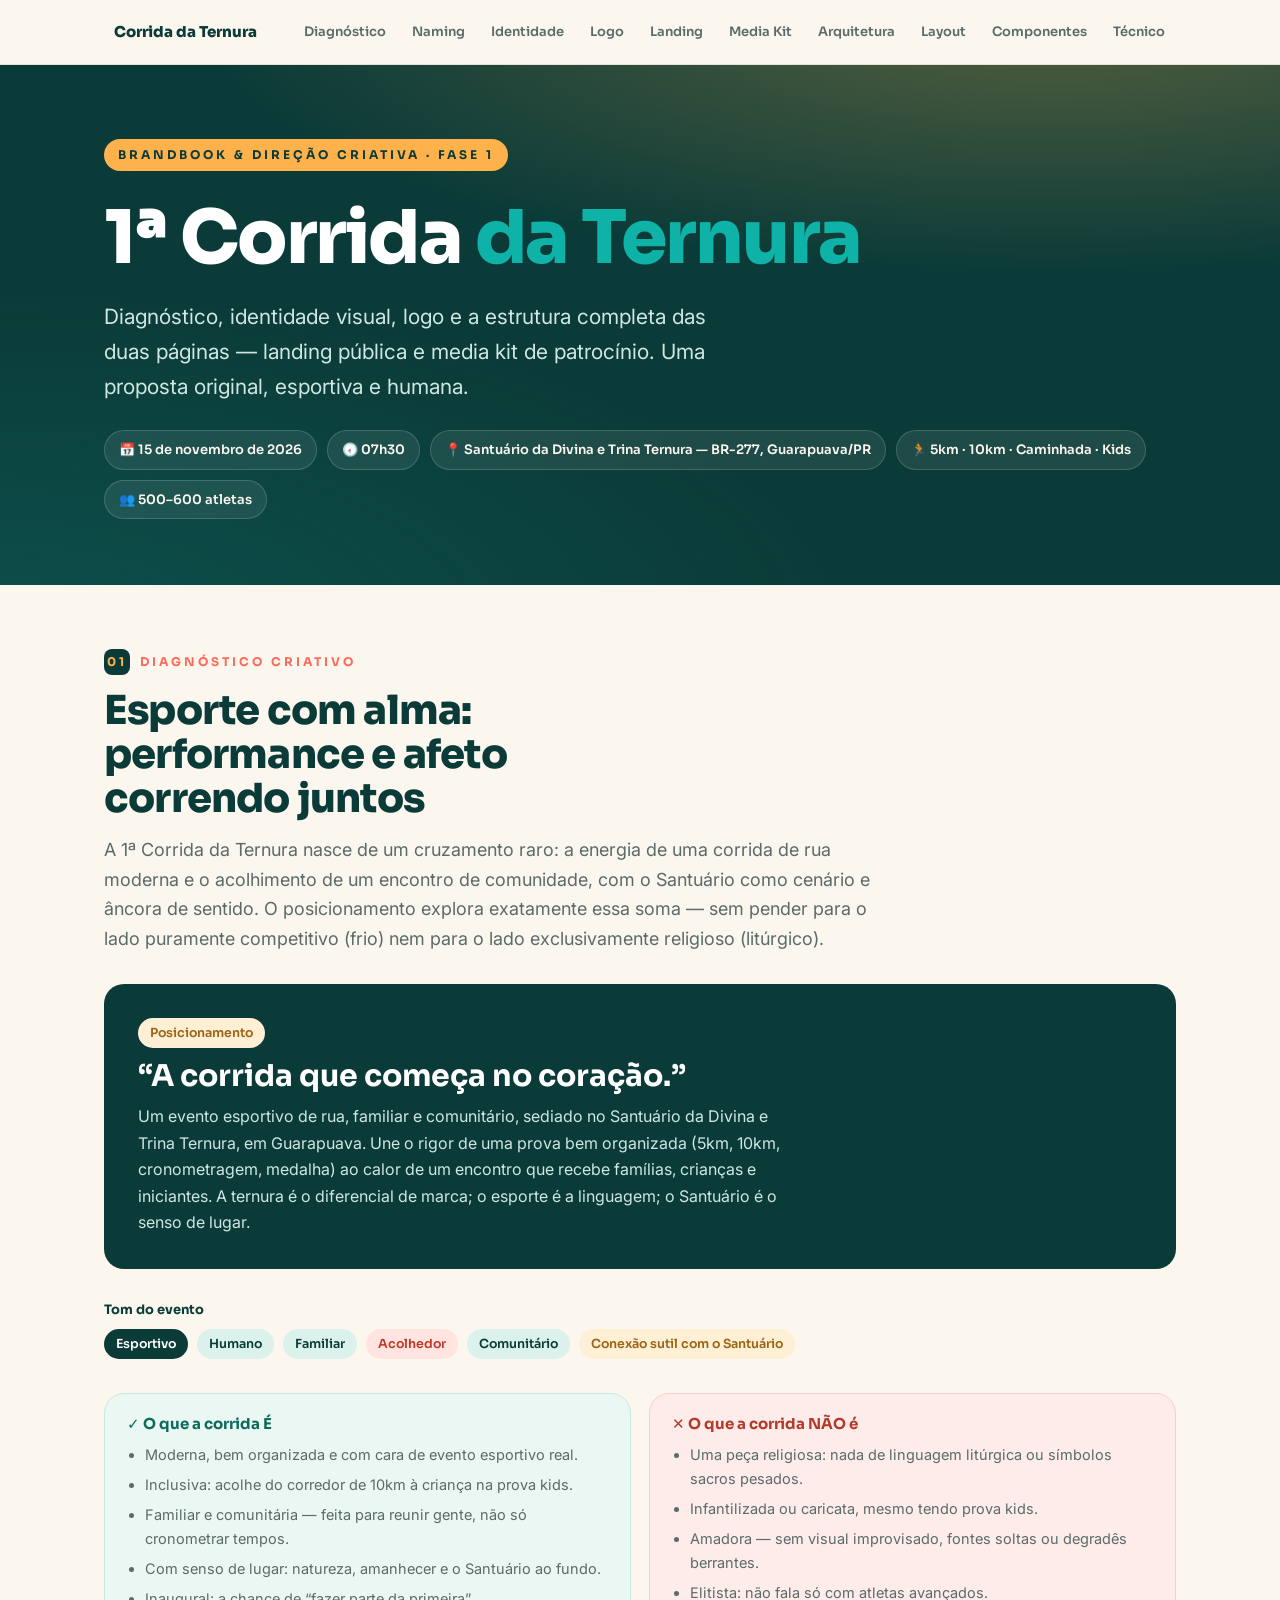
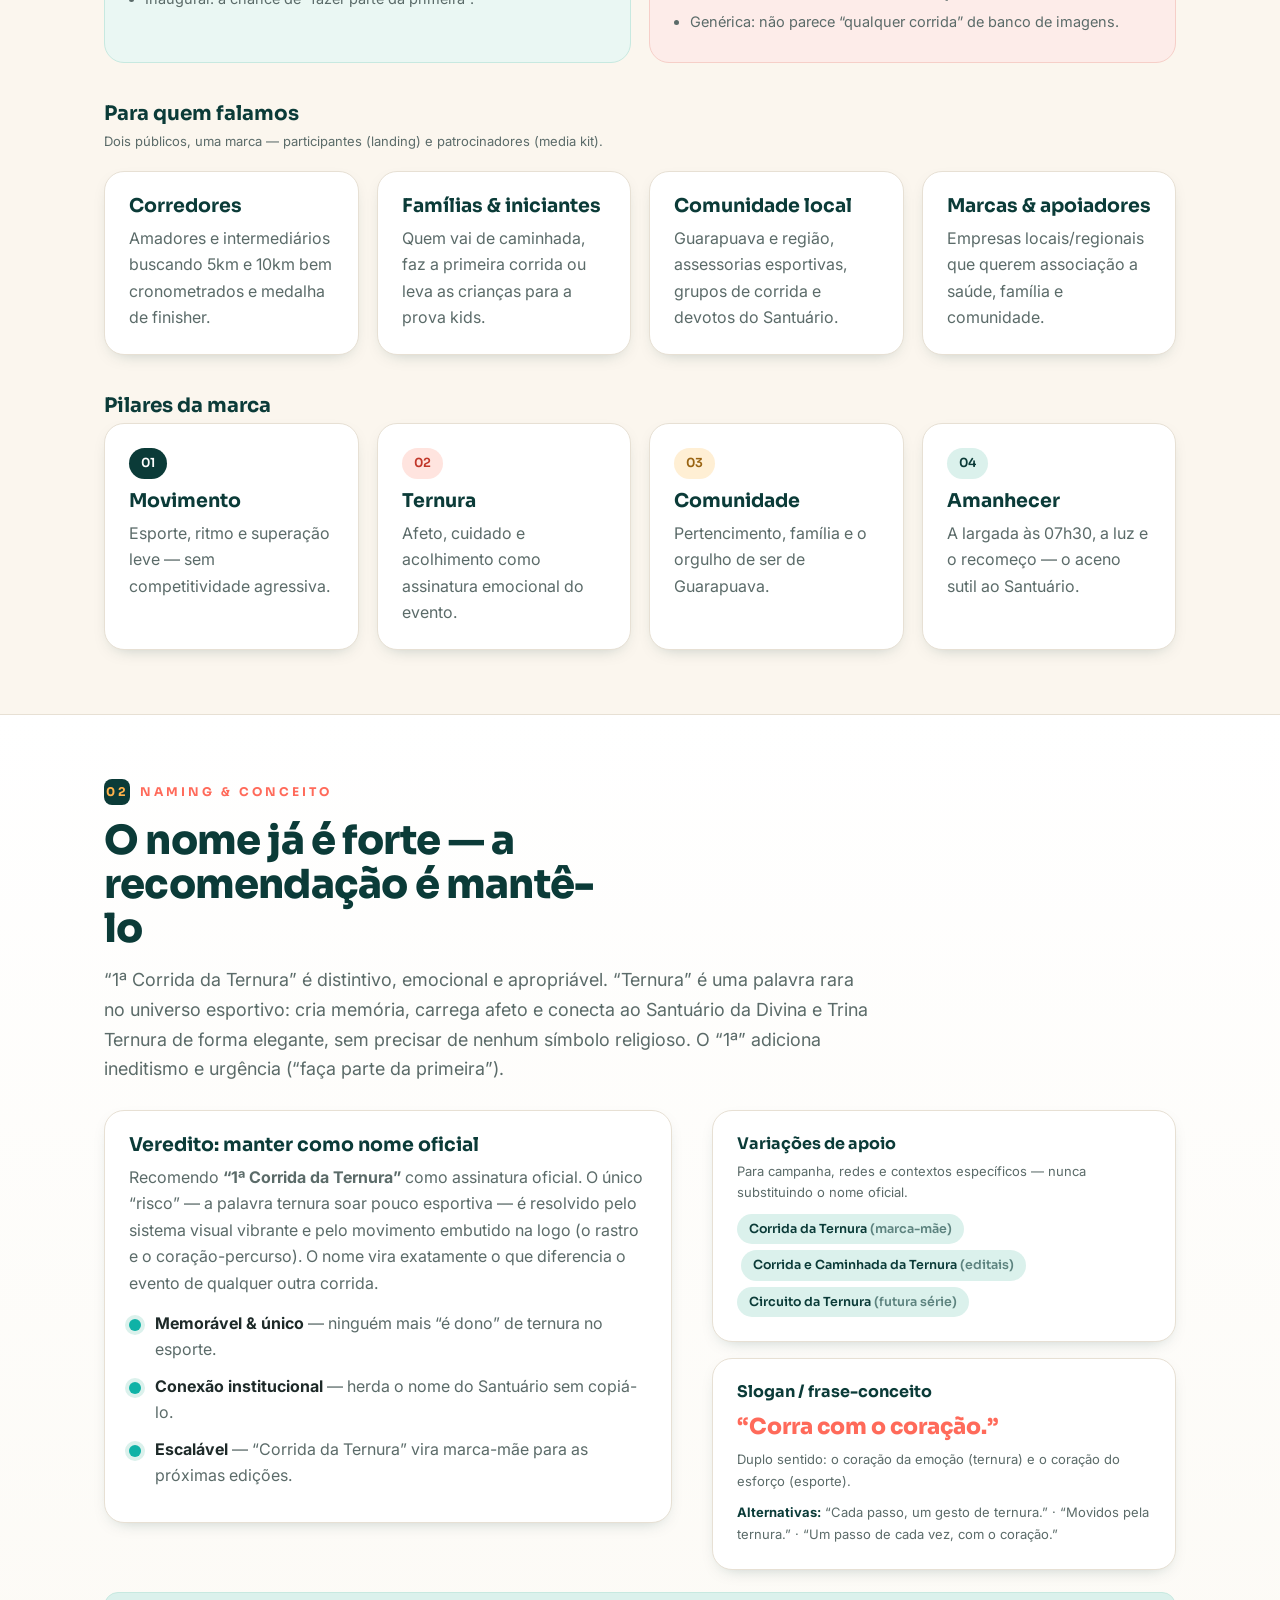
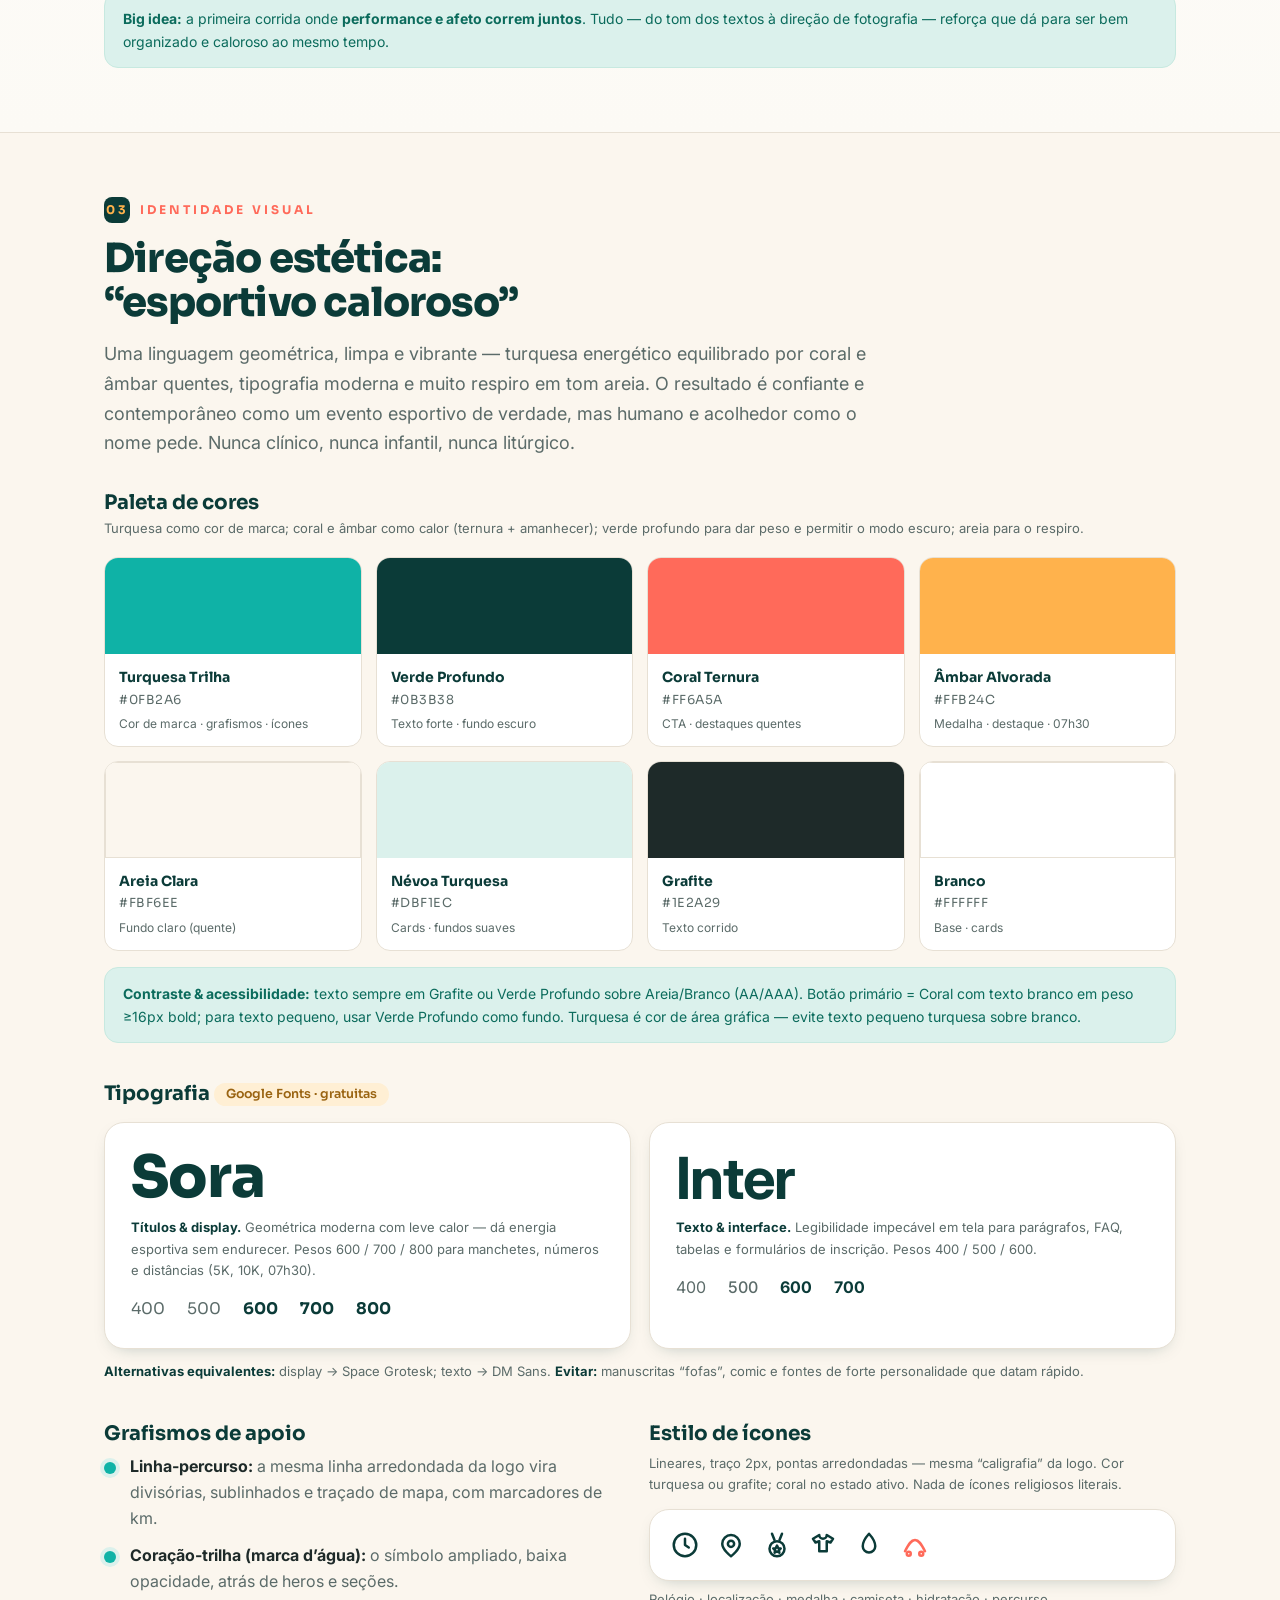
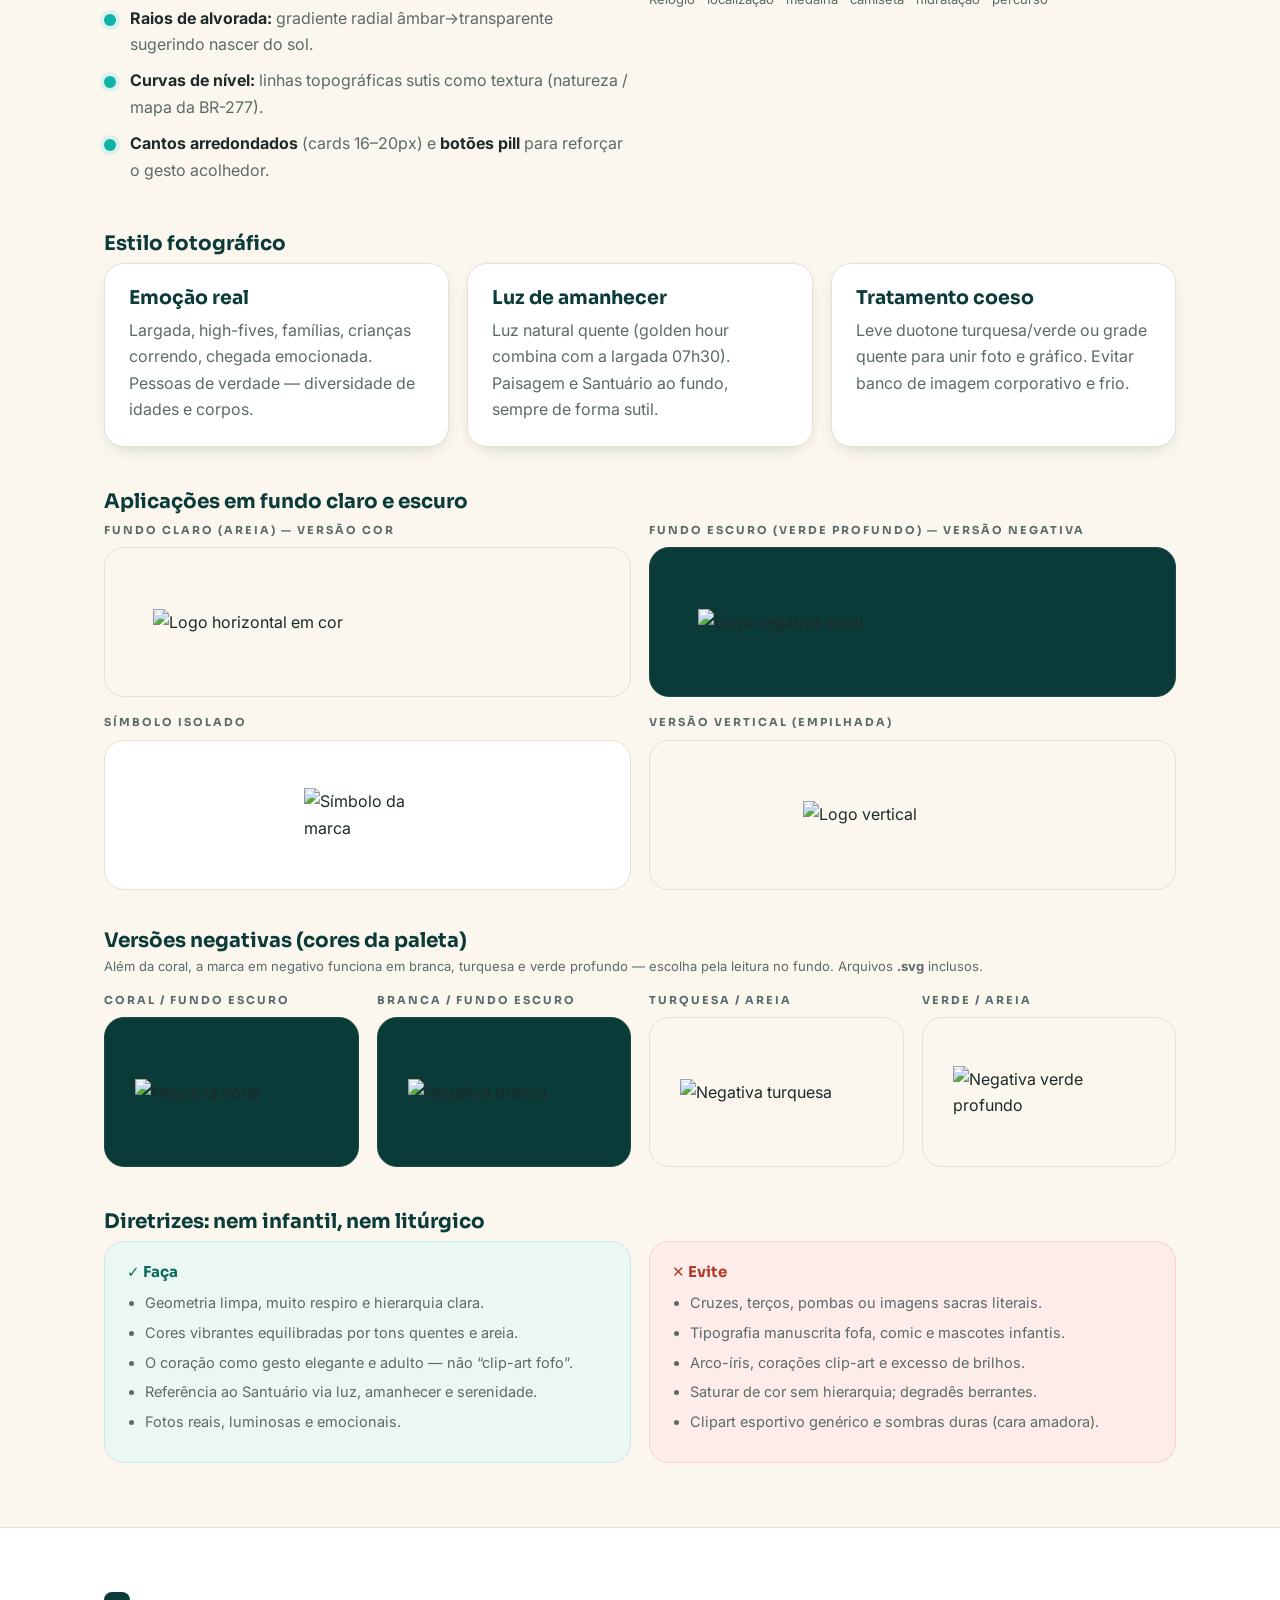
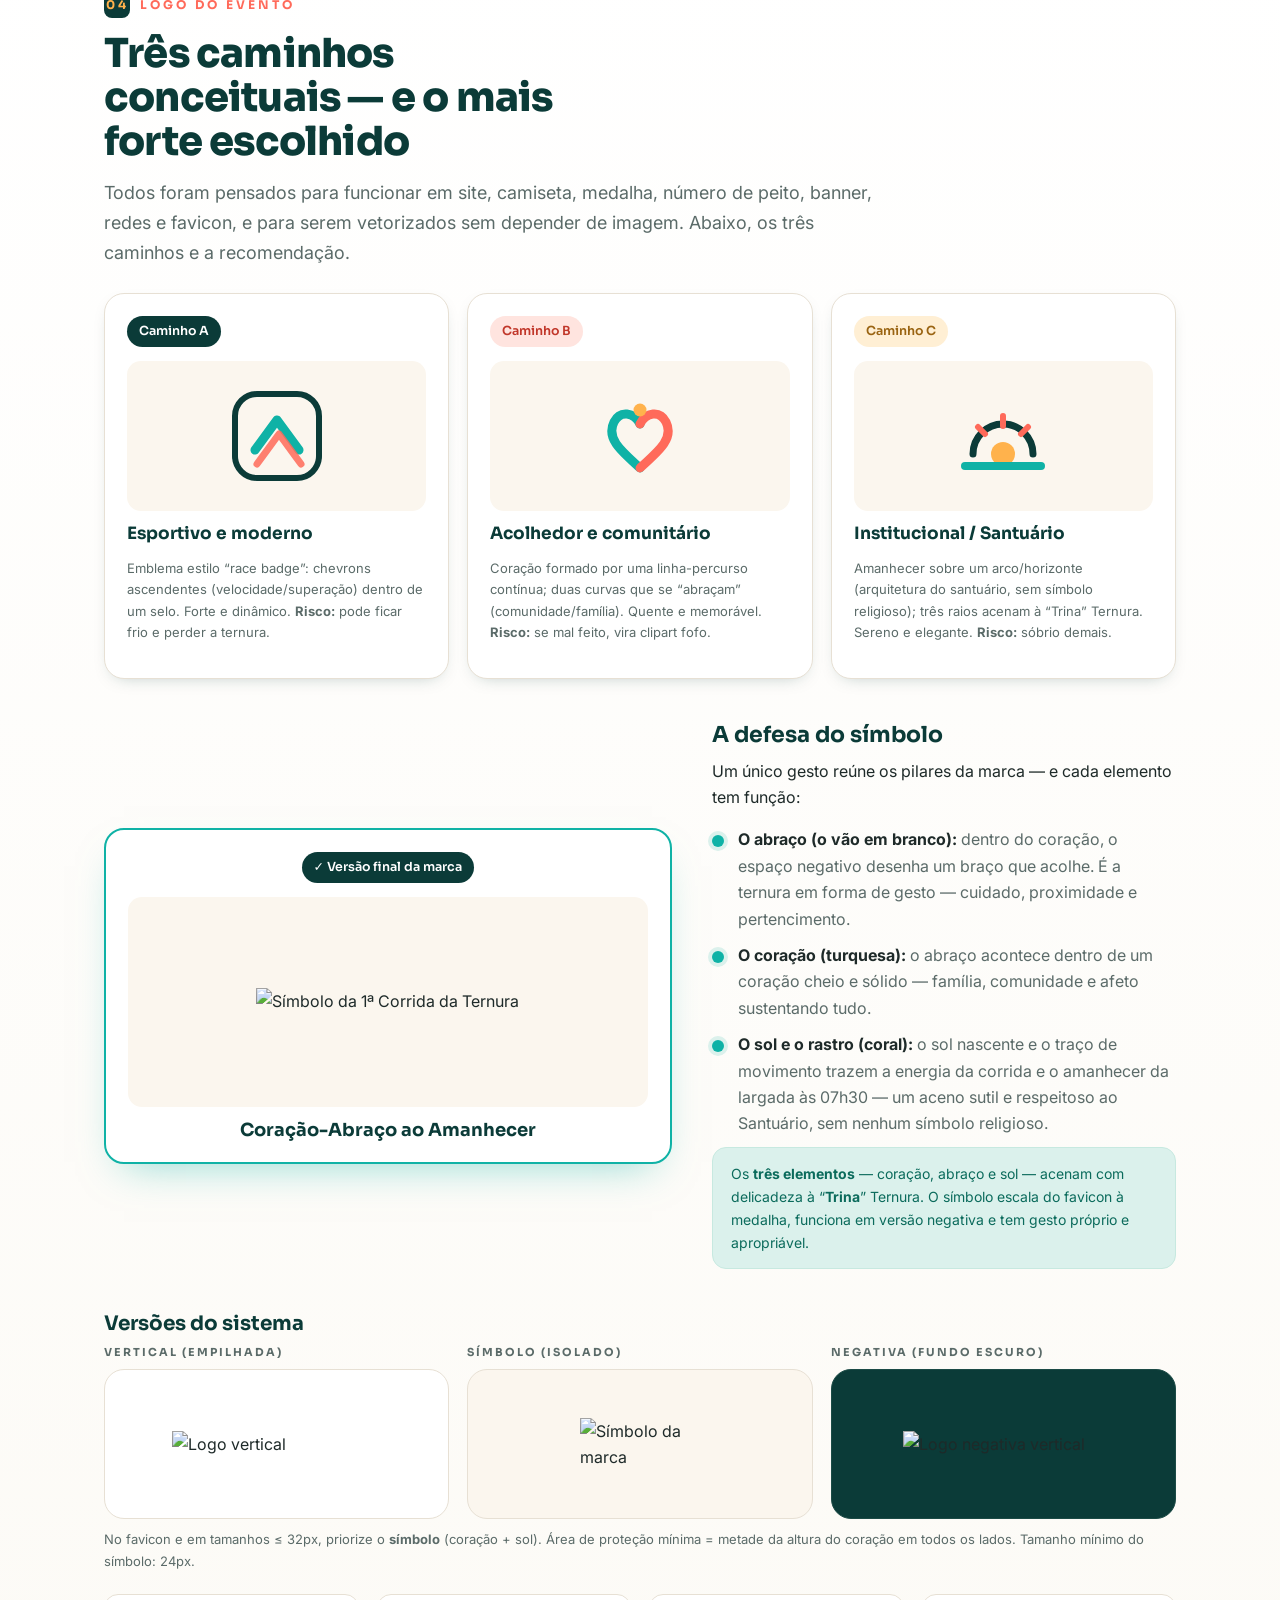
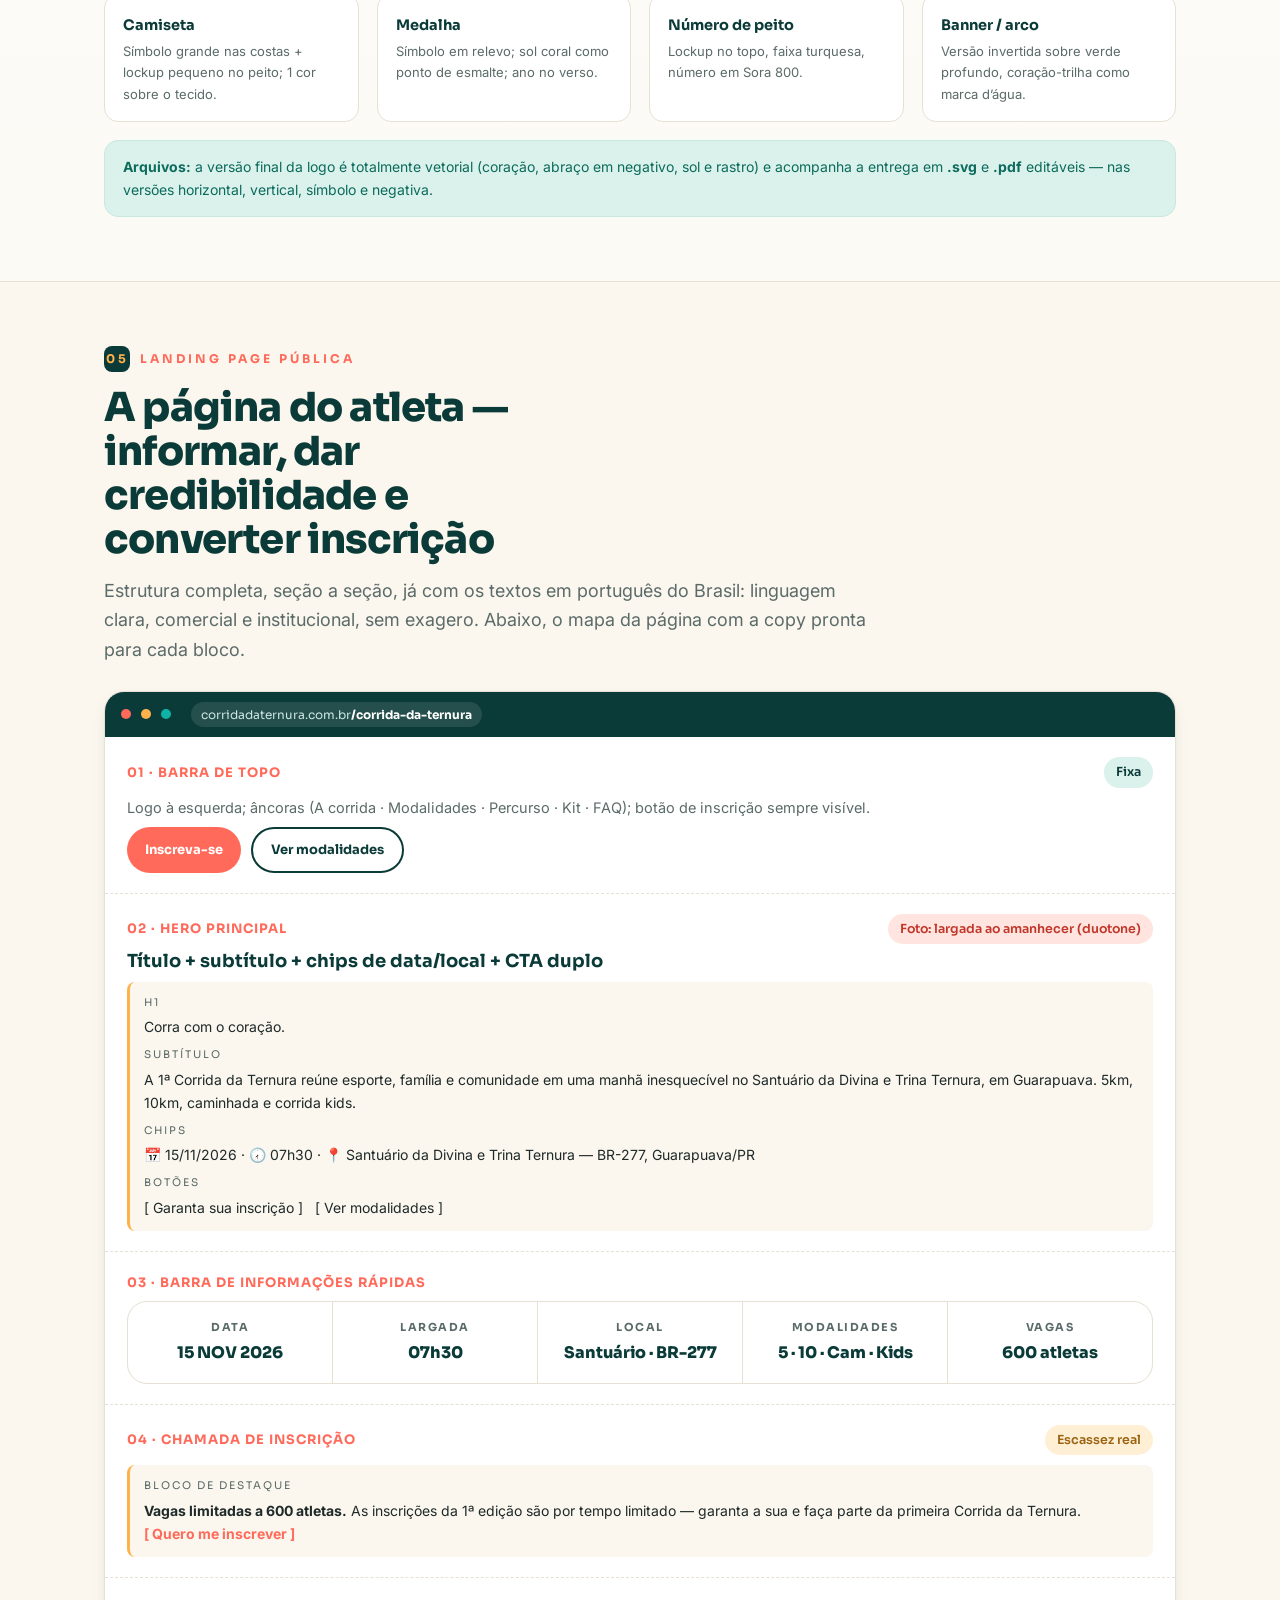
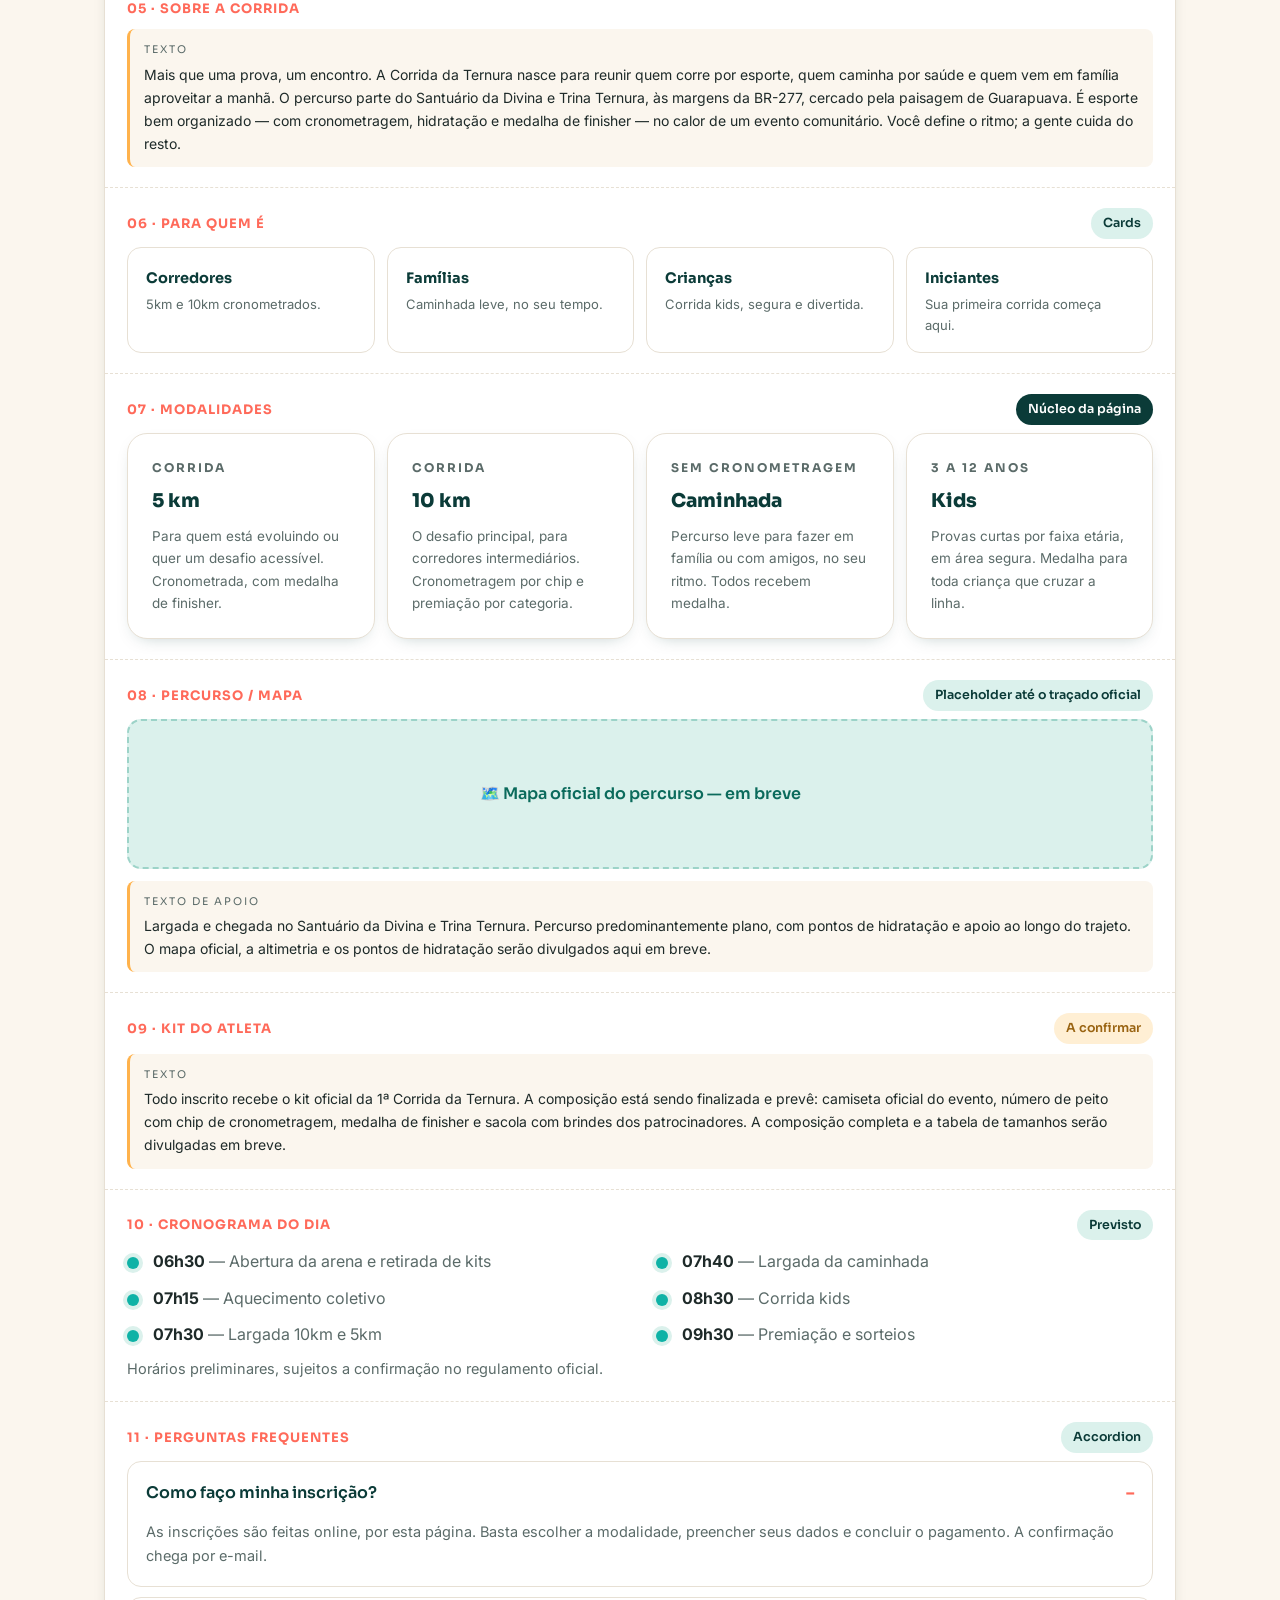
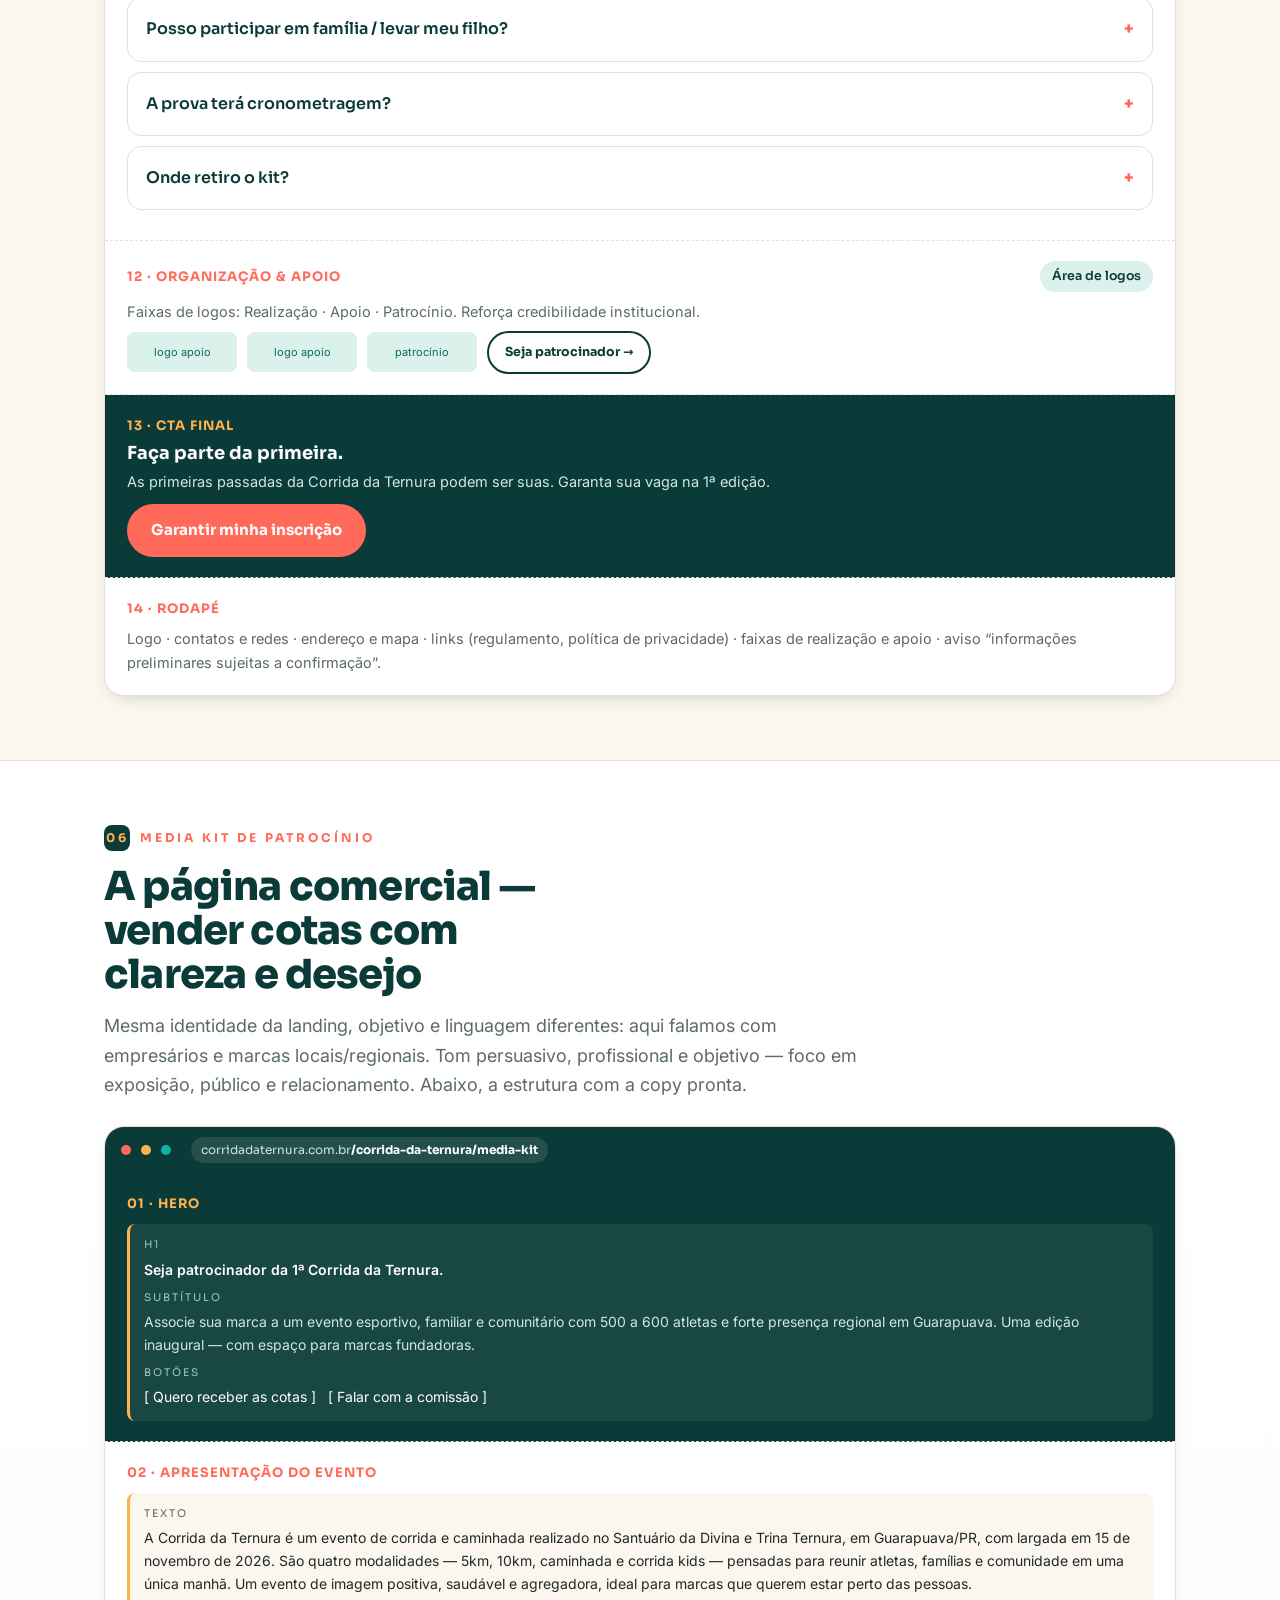
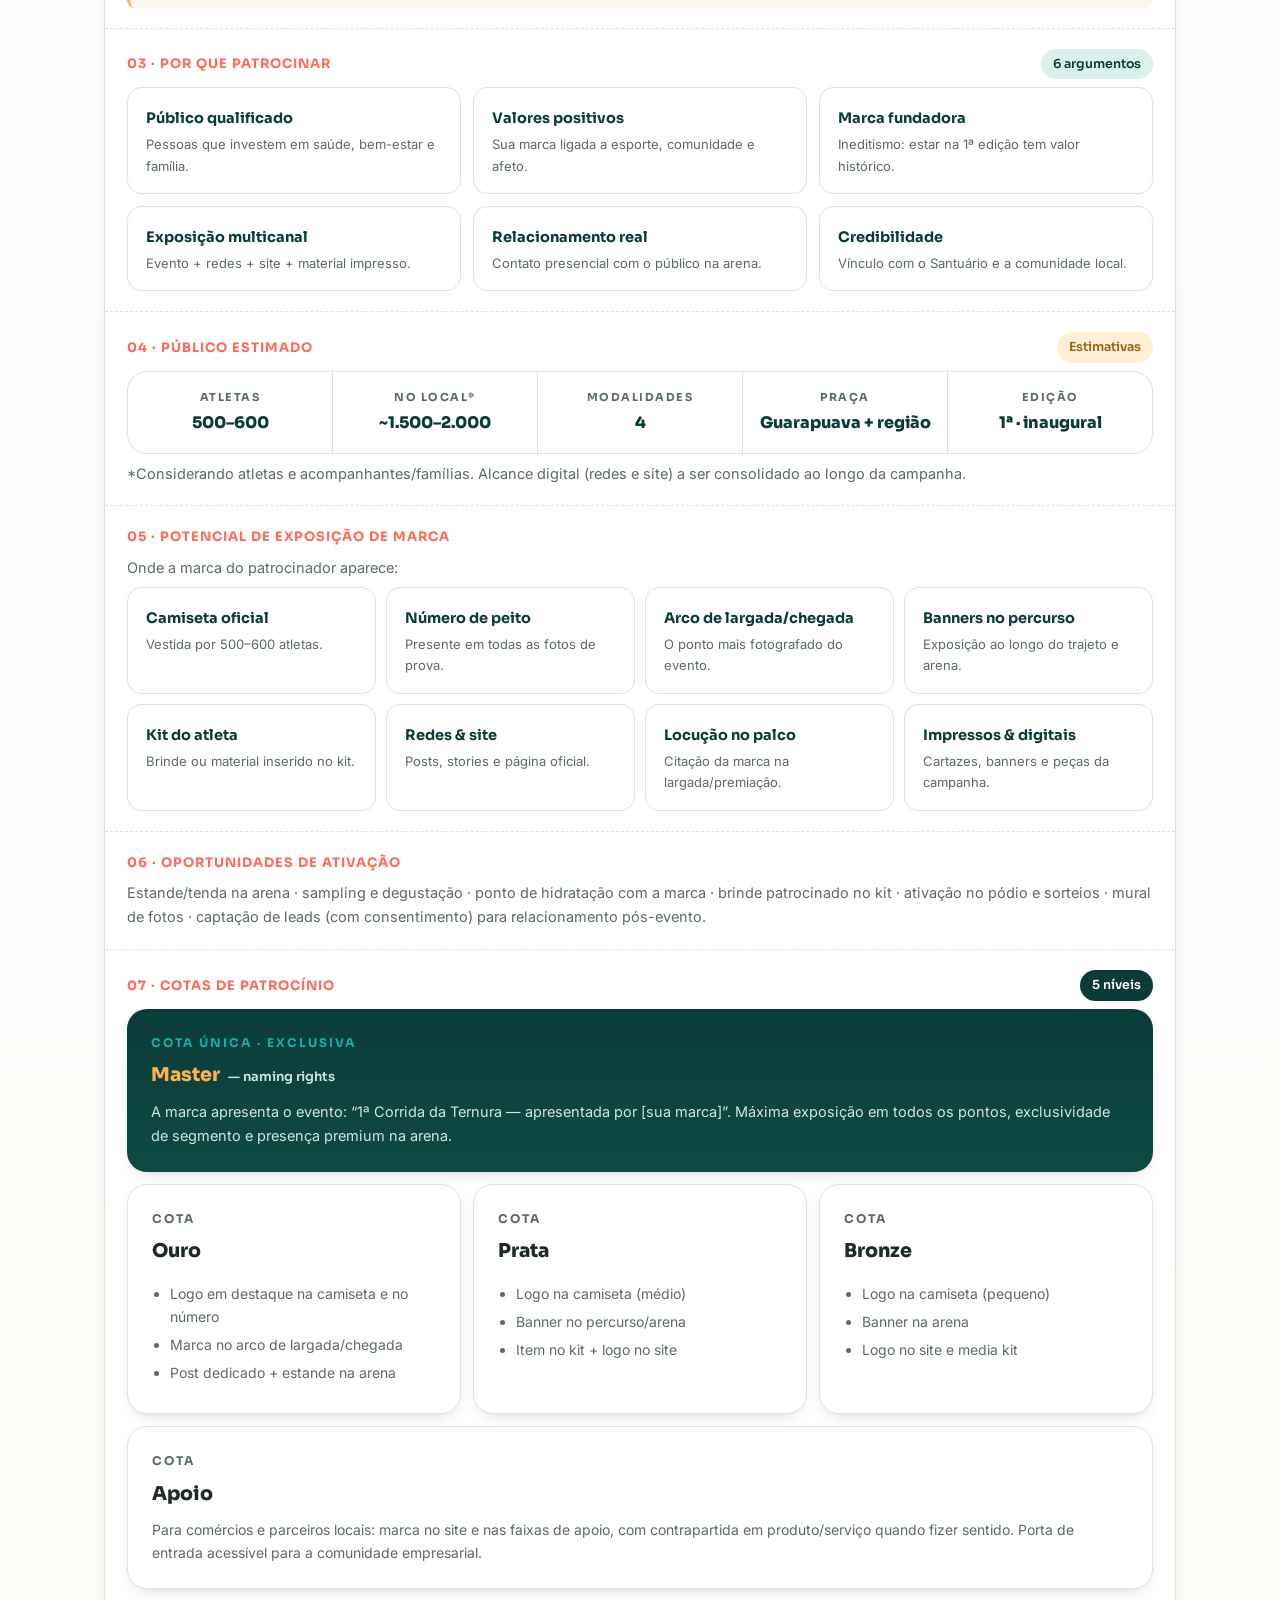
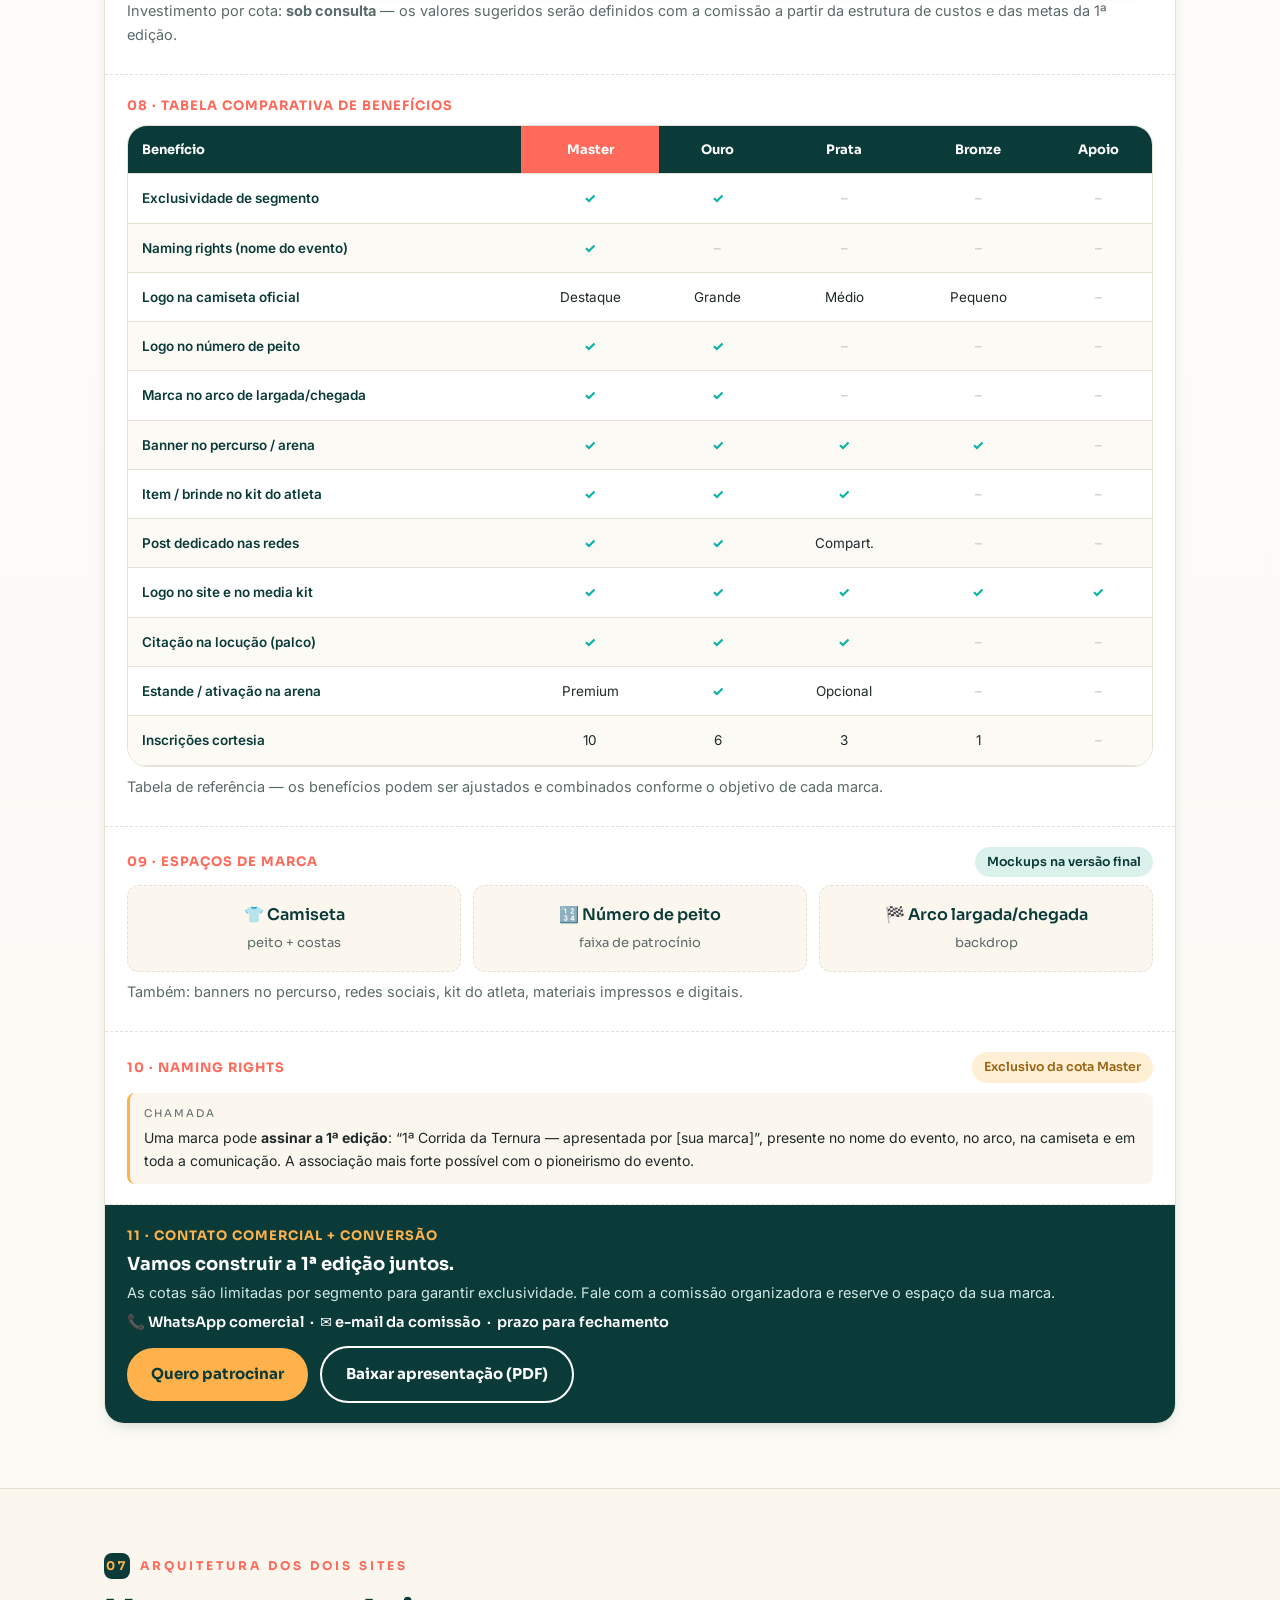
==== commit c7a3bdcc: "Add files via upload" ====
--- a/index.html
+++ b/index.html
@@ -3,287 +3,974 @@
 <head>
 <meta charset="UTF-8">
 <meta name="viewport" content="width=device-width, initial-scale=1.0">
-<title>Seja patrocinador · 1ª Corrida da Ternura — Media Kit</title>
-<meta name="description" content="Associe sua marca à 1ª Corrida da Ternura: evento esportivo, familiar e comunitário com 500 a 600 atletas em Guarapuava/PR. Cotas Master, Ouro, Prata, Bronze e Apoio.">
-
-<meta property="og:type" content="website">
-<meta property="og:title" content="Seja patrocinador da 1ª Corrida da Ternura">
-<meta property="og:description" content="500 a 600 atletas, forte presença regional e uma edição inaugural com espaço para marcas fundadoras.">
-<meta property="og:image" content="assets/og-image-mediakit.jpg"><!-- [[SUBSTITUIR]] 1200x630 -->
-<meta name="theme-color" content="#0B3B38">
-
-<link rel="icon" href="assets/favicon.svg" type="image/svg+xml">
+<title>1ª Corrida da Ternura — Brandbook & Direção Criativa</title>
 <link rel="preconnect" href="https://fonts.googleapis.com">
 <link rel="preconnect" href="https://fonts.gstatic.com" crossorigin>
 <link href="https://fonts.googleapis.com/css2?family=Sora:wght@400;500;600;700;800&family=Inter:wght@400;500;600;700&display=swap" rel="stylesheet">
-<link rel="stylesheet" href="css/styles.css">
+<style>
+  :root{
+    --teal:#0FB2A6; --teal-deep:#0B3B38; --coral:#FF6A5A; --amber:#FFB24C;
+    --sand:#FBF6EE; --graphite:#1E2A29; --mist:#DBF1EC; --white:#fff;
+    --muted:#5B6B69; --line:#E7E0D4; --line-dark:#1C4B46;
+    --shadow:0 14px 40px -18px rgba(11,59,56,.35);
+    --shadow-sm:0 6px 18px -10px rgba(11,59,56,.35);
+    --radius:20px; --radius-sm:14px;
+    --font-display:'Sora','Segoe UI',system-ui,sans-serif;
+    --font-text:'Inter','Segoe UI',system-ui,sans-serif;
+  }
+  *{box-sizing:border-box}
+  html{scroll-behavior:smooth}
+  body{margin:0;background:var(--sand);color:var(--graphite);font-family:var(--font-text);line-height:1.65;-webkit-font-smoothing:antialiased}
+  h1,h2,h3,h4{font-family:var(--font-display);line-height:1.1;margin:0}
+  p{margin:0 0 1em}
+  a{color:var(--teal-deep)}
+  .wrap{max-width:1120px;margin:0 auto;padding:0 24px}
+
+  /* ---------- Top nav ---------- */
+  .topbar{position:sticky;top:0;z-index:50;background:rgba(251,246,238,.86);backdrop-filter:blur(10px);border-bottom:1px solid var(--line)}
+  .topbar .wrap{display:flex;align-items:center;gap:18px;height:64px}
+  .brandmini{display:flex;align-items:center;gap:10px;font-family:var(--font-display);font-weight:800;color:var(--teal-deep);font-size:15px;white-space:nowrap}
+  .brandmini svg,.brandmini img{height:30px;width:auto;flex:none}
+  .coverlogo{height:auto}
+  .navlinks{display:flex;gap:4px;overflow-x:auto;margin-left:auto;scrollbar-width:none}
+  .navlinks::-webkit-scrollbar{display:none}
+  .navlinks a{font-family:var(--font-display);font-weight:600;font-size:13px;color:var(--muted);text-decoration:none;padding:8px 11px;border-radius:999px;white-space:nowrap;transition:.15s}
+  .navlinks a:hover{color:var(--teal-deep);background:var(--mist)}
+
+  /* ---------- Cover ---------- */
+  .cover{background:radial-gradient(120% 90% at 82% -10%, rgba(255,178,76,.30), transparent 55%),radial-gradient(120% 120% at 0% 110%, rgba(15,178,166,.18), transparent 55%),var(--teal-deep);color:var(--sand);padding:74px 0 66px;position:relative;overflow:hidden}
+  .cover .wrap{position:relative;z-index:2}
+  .cover .eyebrow{color:var(--amber)}
+  .cover h1{font-size:clamp(38px,7vw,74px);font-weight:800;letter-spacing:-.02em;color:var(--white);margin:.35em 0 .3em}
+  .cover h1 em{font-style:normal;color:var(--teal);}
+  .cover .sub{font-size:clamp(17px,2.4vw,21px);color:#CFE7E2;max-width:640px}
+  .cover .metastrip{display:flex;flex-wrap:wrap;gap:10px;margin-top:26px}
+  .cover .metastrip span{font-family:var(--font-display);font-size:13px;font-weight:600;color:var(--sand);background:rgba(255,255,255,.08);border:1px solid rgba(255,255,255,.16);padding:8px 14px;border-radius:999px}
+  .coverlogo{position:absolute;right:-40px;top:50%;transform:translateY(-50%);width:min(46%,460px);opacity:.9;z-index:1}
+  .doc-tag{display:inline-block;font-family:var(--font-display);font-weight:700;font-size:12px;letter-spacing:3px;text-transform:uppercase;color:var(--teal-deep);background:var(--amber);padding:6px 14px;border-radius:999px}
+
+  /* ---------- Sections ---------- */
+  section{padding:64px 0}
+  .kicker{font-family:var(--font-display);font-weight:700;font-size:12px;letter-spacing:3px;text-transform:uppercase;color:var(--coral);display:flex;align-items:center;gap:10px;margin-bottom:14px}
+  .kicker .num{display:inline-grid;place-items:center;width:26px;height:26px;border-radius:8px;background:var(--teal-deep);color:var(--amber);font-size:12px}
+  h2.sec{font-size:clamp(26px,4vw,40px);font-weight:800;letter-spacing:-.02em;color:var(--teal-deep);max-width:16ch}
+  .sec-intro{font-size:18px;color:var(--muted);max-width:70ch;margin-top:14px}
+  .divider{height:1px;background:var(--line);border:0;margin:0}
+  .alt{background:linear-gradient(180deg,#fff, #FCFAF5)}
+  .grid{display:grid;gap:18px}
+  .g2{grid-template-columns:repeat(2,1fr)} .g3{grid-template-columns:repeat(3,1fr)} .g4{grid-template-columns:repeat(4,1fr)}
+  @media(max-width:860px){.g2,.g3,.g4{grid-template-columns:1fr}}
+
+  .card{background:#fff;border:1px solid var(--line);border-radius:var(--radius);padding:24px;box-shadow:var(--shadow-sm)}
+  .card h3{font-size:19px;color:var(--teal-deep);margin-bottom:8px}
+  .card p{color:var(--muted);margin:0}
+  .card .ic{width:44px;height:44px;border-radius:12px;display:grid;place-items:center;background:var(--mist);margin-bottom:14px}
+  .card .ic svg{width:24px;height:24px}
+
+  .pill{display:inline-block;font-family:var(--font-display);font-weight:600;font-size:12.5px;padding:5px 12px;border-radius:999px;background:var(--mist);color:var(--teal-deep)}
+  .pill.coral{background:#FFE4DF;color:#C1372A}.pill.amber{background:#FFEFD4;color:#9A6412}.pill.teal{background:var(--teal-deep);color:#fff}
+
+  /* two-column split */
+  .split{display:grid;grid-template-columns:1.1fr .9fr;gap:40px;align-items:start}
+  @media(max-width:860px){.split{grid-template-columns:1fr}}
+
+  /* do / dont */
+  .dd{border-radius:var(--radius);padding:22px;border:1px solid var(--line)}
+  .dd.do{background:#EAF7F3;border-color:#C7E9E0}
+  .dd.dont{background:#FDECE9;border-color:#F6CFC8}
+  .dd h4{font-size:15px;display:flex;align-items:center;gap:8px;margin-bottom:10px}
+  .dd.do h4{color:#0B6B5C}.dd.dont h4{color:#B23A2B}
+  .dd ul{margin:0;padding-left:18px;color:var(--muted);font-size:14.5px}
+  .dd li{margin-bottom:6px}
+
+  /* palette */
+  .swatches{display:grid;grid-template-columns:repeat(4,1fr);gap:14px}
+  @media(max-width:860px){.swatches{grid-template-columns:repeat(2,1fr)}}
+  .sw{border-radius:var(--radius-sm);overflow:hidden;border:1px solid var(--line);background:#fff}
+  .sw .chip{height:96px}
+  .sw .meta{padding:12px 14px}
+  .sw .nm{font-family:var(--font-display);font-weight:700;font-size:14px;color:var(--teal-deep)}
+  .sw .hex{font-family:var(--font-display);font-size:12.5px;color:var(--muted);letter-spacing:.5px}
+  .sw .use{font-size:12px;color:var(--muted);margin-top:4px;display:block}
+
+  /* type specimen */
+  .specimen{background:#fff;border:1px solid var(--line);border-radius:var(--radius);padding:26px;box-shadow:var(--shadow-sm)}
+  .specimen .big{font-family:var(--font-display);font-weight:800;font-size:clamp(34px,6vw,58px);color:var(--teal-deep);line-height:1;letter-spacing:-.02em}
+  .specimen .row{display:flex;flex-wrap:wrap;gap:8px 22px;margin-top:14px;font-family:var(--font-display);color:var(--muted)}
+  .specimen .row b{color:var(--teal-deep)}
+
+  /* logo boards */
+  .board{border-radius:var(--radius);border:1px solid var(--line);padding:30px;display:grid;place-items:center;min-height:150px}
+  .board.light{background:var(--sand)} .board.white{background:#fff}
+  .board.dark{background:var(--teal-deep);border-color:var(--line-dark)}
+  .board.teal{background:var(--teal)}
+  .board small{position:absolute}
+  .boardwrap{position:relative}
+  .boardwrap>.lbl{font-size:11px;letter-spacing:2px;text-transform:uppercase;color:var(--muted);font-family:var(--font-display);font-weight:700;margin-bottom:8px;display:block}
+
+  /* concept cards for logo paths */
+  .concept{background:#fff;border:1px solid var(--line);border-radius:var(--radius);padding:22px;box-shadow:var(--shadow-sm);display:flex;flex-direction:column;gap:14px}
+  .concept .art{background:var(--sand);border-radius:var(--radius-sm);height:150px;display:grid;place-items:center}
+  .concept.win{border:2px solid var(--teal);box-shadow:0 18px 40px -20px rgba(15,178,166,.5)}
+  .concept .tag{align-self:flex-start}
+
+  /* wireframe blocks */
+  .wf{background:#fff;border:1px solid var(--line);border-radius:var(--radius);box-shadow:var(--shadow-sm);overflow:hidden}
+  .wf .wfhead{display:flex;align-items:center;gap:10px;padding:10px 16px;background:var(--teal-deep);color:#CFE7E2}
+  .wf .wfhead .dot{width:10px;height:10px;border-radius:50%;background:var(--coral)}
+  .wf .wfhead .dot:nth-child(2){background:var(--amber)}.wf .wfhead .dot:nth-child(3){background:var(--teal)}
+  .wf .wfhead .u{margin-left:10px;font-family:var(--font-display);font-size:12px;background:rgba(255,255,255,.1);padding:3px 10px;border-radius:999px}
+  .wfblock{padding:20px 22px;border-bottom:1px dashed var(--line)}
+  .wfblock:last-child{border-bottom:0}
+  .wfblock .tagrow{display:flex;justify-content:space-between;align-items:center;gap:10px;margin-bottom:8px;flex-wrap:wrap}
+  .wfblock .name{font-family:var(--font-display);font-weight:700;font-size:13px;color:var(--coral);letter-spacing:1px;text-transform:uppercase}
+  .wfblock h4{font-size:18px;color:var(--teal-deep);margin:2px 0 6px}
+  .wfblock p{color:var(--muted);margin:0 0 .5em;font-size:14.5px}
+  .copybox{background:var(--sand);border-left:3px solid var(--amber);border-radius:8px;padding:12px 14px;margin-top:10px;font-size:14px}
+  .copybox .lab{font-family:var(--font-display);font-size:10.5px;letter-spacing:2px;text-transform:uppercase;color:var(--muted);display:block;margin-bottom:4px}
+  .mini{font-size:13px;color:var(--muted)}
+
+  /* buttons demo */
+  .btn{font-family:var(--font-display);font-weight:700;font-size:15px;border:0;border-radius:999px;padding:14px 24px;cursor:pointer;display:inline-flex;align-items:center;gap:9px;text-decoration:none}
+  .btn.primary{background:var(--coral);color:#fff}
+  .btn.dark{background:var(--teal-deep);color:#fff}
+  .btn.ghost{background:transparent;color:var(--teal-deep);border:2px solid var(--teal-deep)}
+  .btn.amber{background:var(--amber);color:var(--teal-deep)}
+
+  /* table */
+  .tablewrap{overflow-x:auto;border:1px solid var(--line);border-radius:var(--radius);box-shadow:var(--shadow-sm)}
+  table.benefits{border-collapse:collapse;width:100%;min-width:640px;background:#fff}
+  table.benefits th,table.benefits td{padding:13px 14px;text-align:center;border-bottom:1px solid var(--line);font-size:13.5px}
+  table.benefits thead th{background:var(--teal-deep);color:#fff;font-family:var(--font-display);font-size:13px}
+  table.benefits thead th.master{background:var(--coral)}
+  table.benefits tbody td:first-child,table.benefits tbody th:first-child{text-align:left;font-weight:600;color:var(--teal-deep);font-family:var(--font-text)}
+  table.benefits tbody tr:nth-child(even){background:#FCFAF5}
+  table.benefits .yes{color:var(--teal);font-weight:800}
+  table.benefits .no{color:#C9C2B4}
+
+  /* tier cards */
+  .tier{border-radius:var(--radius);padding:24px;border:1px solid var(--line);background:#fff;box-shadow:var(--shadow-sm);display:flex;flex-direction:column;gap:8px}
+  .tier .crown{font-family:var(--font-display);font-weight:800;font-size:19px}
+  .tier .lvl{font-size:12px;letter-spacing:2px;text-transform:uppercase;font-family:var(--font-display);font-weight:700;color:var(--muted)}
+  .tier.master{background:linear-gradient(180deg,#0B3B38,#0E4A45);color:#fff;border:0}
+  .tier.master .crown{color:var(--amber)} .tier.master .lvl{color:var(--teal)} .tier.master p{color:#CFE7E2}
+  .tier ul{margin:6px 0 0;padding-left:18px;color:var(--muted);font-size:14px}
+  .tier.master ul{color:#CFE7E2}
+  .tier li{margin-bottom:5px}
+
+  /* faq */
+  .faq details{background:#fff;border:1px solid var(--line);border-radius:var(--radius-sm);padding:4px 18px;margin-bottom:10px}
+  .faq summary{cursor:pointer;font-family:var(--font-display);font-weight:600;color:var(--teal-deep);padding:14px 0;list-style:none;display:flex;justify-content:space-between;gap:12px}
+  .faq summary::-webkit-details-marker{display:none}
+  .faq summary::after{content:"+";color:var(--coral);font-weight:800}
+  .faq details[open] summary::after{content:"–"}
+  .faq details p{color:var(--muted);padding-bottom:14px;margin:0;font-size:14.5px}
+
+  /* quick info bar demo */
+  .qbar{display:grid;grid-template-columns:repeat(5,1fr);gap:1px;background:var(--line);border-radius:var(--radius);overflow:hidden;border:1px solid var(--line)}
+  @media(max-width:860px){.qbar{grid-template-columns:repeat(2,1fr)}}
+  .qbar .cell{background:#fff;padding:16px;text-align:center}
+  .qbar .k{font-size:11px;letter-spacing:1.5px;text-transform:uppercase;color:var(--muted);font-family:var(--font-display);font-weight:700}
+  .qbar .v{font-family:var(--font-display);font-weight:800;color:var(--teal-deep);font-size:16px;margin-top:4px}
+
+  /* component chips list */
+  .complist{display:grid;grid-template-columns:repeat(3,1fr);gap:14px}
+  @media(max-width:860px){.complist{grid-template-columns:1fr}}
+  .comp{background:#fff;border:1px solid var(--line);border-radius:var(--radius-sm);padding:16px 18px}
+  .comp b{font-family:var(--font-display);color:var(--teal-deep);font-size:14.5px}
+  .comp span{display:block;color:var(--muted);font-size:13px;margin-top:3px}
+
+  .note{background:var(--mist);border:1px solid #C7E9E0;border-radius:var(--radius-sm);padding:14px 18px;font-size:14px;color:#0B6B5C}
+  .callout{background:var(--teal-deep);color:#CFE7E2;border-radius:var(--radius);padding:34px;text-align:center}
+  .callout h3{color:#fff;font-size:clamp(22px,3.4vw,30px);margin-bottom:10px}
+  .callout .btn{margin-top:8px}
+
+  ul.clean{list-style:none;padding:0;margin:0}
+  ul.clean li{position:relative;padding-left:26px;margin-bottom:10px;color:var(--muted)}
+  ul.clean li::before{content:"";position:absolute;left:0;top:9px;width:12px;height:12px;border-radius:50%;background:var(--teal);box-shadow:0 0 0 4px var(--mist)}
+  ul.clean li b{color:var(--graphite)}
+
+  footer.docfoot{background:var(--teal-deep);color:#9FC4BE;padding:40px 0;font-size:13.5px}
+  footer.docfoot .wrap{display:flex;justify-content:space-between;gap:20px;flex-wrap:wrap;align-items:center}
+  footer.docfoot b{color:#fff;font-family:var(--font-display)}
+  .tick{color:var(--teal)}
+</style>
 </head>
 <body>
 
-<!-- =====================================================================
-     CONFIG RÁPIDA — troque os campos [[...]] (veja COMO-EDITAR.md)
-     [[WHATSAPP]] · [[EMAIL]] · [[LINK_PDF_MEDIAKIT]]
-====================================================================== -->
-
-<!-- ============ HEADER ============ -->
-<header class="site-header" id="header">
-  <div class="container nav">
-    <a class="brand" href="index.html" aria-label="1ª Corrida da Ternura — início">
-      <img src="assets/logo-simbolo.svg" alt="" width="36" height="36" aria-hidden="true">
-      <span>Corrida da Ternura</span>
-    </a>
-    <button class="nav-toggle" id="navToggle" aria-label="Abrir menu" aria-expanded="false" aria-controls="navLinks">
-      <svg width="26" height="26" viewBox="0 0 24 24" fill="none" stroke="currentColor" stroke-width="2.2" stroke-linecap="round"><path d="M3 6h18M3 12h18M3 18h18"/></svg>
-    </button>
-    <nav class="nav-links" id="navLinks" aria-label="Navegação do media kit">
-      <a href="#porque">Por que patrocinar</a>
-      <a href="#publico">Público</a>
-      <a href="#cotas">Cotas</a>
-      <a href="#beneficios">Benefícios</a>
-      <a href="index.html">Ver a corrida</a>
-      <a class="btn btn--amber btn--sm nav-cta" href="[[WHATSAPP]]">Falar com a comissão</a>
+<!-- ============ TOP NAV ============ -->
+<div class="topbar">
+  <div class="wrap">
+    <div class="brandmini">
+      <img src="logo-corrida-da-ternura-simbolo.svg" alt="" aria-hidden="true">
+      Corrida da Ternura
+    </div>
+    <nav class="navlinks">
+      <a href="#diagnostico">Diagnóstico</a>
+      <a href="#naming">Naming</a>
+      <a href="#identidade">Identidade</a>
+      <a href="#logo">Logo</a>
+      <a href="#landing">Landing</a>
+      <a href="#mediakit">Media Kit</a>
+      <a href="#arquitetura">Arquitetura</a>
+      <a href="#layout">Layout</a>
+      <a href="#componentes">Componentes</a>
+      <a href="#tecnico">Técnico</a>
     </nav>
   </div>
+</div>
+
+<!-- ============ COVER ============ -->
+<header class="cover">
+  <img class="coverlogo" src="logo-corrida-da-ternura-simbolo.svg" alt="" aria-hidden="true">
+  <div class="wrap">
+    <span class="doc-tag">Brandbook &amp; Direção Criativa · Fase 1</span>
+    <h1>1ª Corrida <em>da Ternura</em></h1>
+    <p class="sub">Diagnóstico, identidade visual, logo e a estrutura completa das duas páginas — landing pública e media kit de patrocínio. Uma proposta original, esportiva e humana.</p>
+    <div class="metastrip">
+      <span>📅 15 de novembro de 2026</span>
+      <span>🕢 07h30</span>
+      <span>📍 Santuário da Divina e Trina Ternura — BR-277, Guarapuava/PR</span>
+      <span>🏃 5km · 10km · Caminhada · Kids</span>
+      <span>👥 500–600 atletas</span>
+    </div>
+  </div>
 </header>
 
-<main id="topo">
-
-  <!-- ============ HERO ============ -->
-  <section class="hero hero--kit">
-    <img class="hero__symbol" src="assets/logo-simbolo.svg" alt="" aria-hidden="true">
-    <div class="container hero__inner">
-      <span class="hero__eyebrow">Media Kit · Cotas de patrocínio</span>
-      <h1>Seja patrocinador da <em>1ª Corrida da Ternura.</em></h1>
-      <p class="hero__sub">Associe sua marca a um evento esportivo, familiar e comunitário com 500 a 600 atletas e forte presença regional em Guarapuava. Uma edição inaugural — com espaço para marcas fundadoras.</p>
-      <div class="hero__actions">
-        <a class="btn btn--amber" href="#cotas">Ver as cotas</a>
-        <a class="btn btn--ghost-light" href="[[WHATSAPP]]">Falar com a comissão</a>
-      </div>
-    </div>
-  </section>
-
-  <!-- ============ APRESENTAÇÃO / NÚMEROS ============ -->
-  <div class="container">
-    <div class="quickbar quickbar--lift reveal">
-      <div class="cell"><div class="k">Atletas</div><div class="v">500–600</div></div>
-      <div class="cell"><div class="k">No local*</div><div class="v">~1.500–2.000</div></div>
-      <div class="cell"><div class="k">Modalidades</div><div class="v">4</div></div>
-      <div class="cell"><div class="k">Praça</div><div class="v">Guarapuava +</div></div>
-      <div class="cell"><div class="k">Edição</div><div class="v">1ª · inaugural</div></div>
-    </div>
-  </div>
-
-  <section class="section">
-    <div class="container" style="max-width:820px">
-      <span class="kicker reveal">O evento</span>
-      <h2 class="section-title reveal">Um evento de imagem positiva, perto das pessoas</h2>
-      <p class="lead reveal">A Corrida da Ternura é um evento de corrida e caminhada realizado no Santuário da Divina e Trina Ternura, em Guarapuava/PR, com largada em 15 de novembro de 2026.</p>
-      <p style="color:var(--muted)" class="reveal">São quatro modalidades — 5km, 10km, caminhada e corrida kids — pensadas para reunir atletas, famílias e comunidade em uma única manhã. Um evento saudável e agregador, ideal para marcas que querem estar próximas do público e associadas a valores fortes.</p>
-      <p style="font-size:13px;color:var(--muted)">*Considerando atletas e acompanhantes/famílias. Alcance digital (redes e site) consolidado ao longo da campanha.</p>
-    </div>
-  </section>
-
-  <!-- ============ PARCERIA / REALIZAÇÃO (Santuário) ============ -->
-  <section class="section--tight">
-    <div class="container">
-      <div class="partner reveal">
-        <img class="partner__logo" src="assets/img/santuario.png" alt="Santuário da Divina e Trina Ternura">
-        <p class="partner__txt"><span class="partner__eyebrow">Realização</span>Um evento do <b>Santuário da Divina e Trina Ternura</b>, em Guarapuava/PR — credibilidade institucional e vínculo direto com a comunidade local.</p>
-      </div>
-    </div>
-  </section>
-
-  <!-- ============ POR QUE PATROCINAR ============ -->
-  <section class="section section--alt" id="porque">
-    <div class="container">
-      <div class="reveal" style="margin-bottom:38px">
-        <span class="kicker">Por que patrocinar</span>
-        <h2 class="section-title">Seis razões para estar na estreia</h2>
-      </div>
-      <div class="grid cols-3">
-        <div class="why reveal"><b>Público qualificado</b><span>Pessoas que investem em saúde, bem-estar e família.</span></div>
-        <div class="why reveal"><b>Valores positivos</b><span>Sua marca ligada a esporte, comunidade e afeto.</span></div>
-        <div class="why reveal"><b>Marca fundadora</b><span>Ineditismo: estar na 1ª edição tem valor histórico.</span></div>
-        <div class="why reveal"><b>Exposição multicanal</b><span>Evento presencial + redes sociais + site + impressos.</span></div>
-        <div class="why reveal"><b>Relacionamento real</b><span>Contato presencial com o público na arena do evento.</span></div>
-        <div class="why reveal"><b>Credibilidade</b><span>Vínculo com o Santuário e com a comunidade local.</span></div>
-      </div>
-    </div>
-  </section>
-
-  <!-- ============ EXPOSIÇÃO DE MARCA ============ -->
-  <section class="section" id="publico">
-    <div class="container">
-      <div class="reveal" style="margin-bottom:34px">
-        <span class="kicker">Potencial de exposição</span>
-        <h2 class="section-title">Onde a sua marca aparece</h2>
-        <p class="lead">Antes, durante e depois do evento — no corpo do atleta, na arena e nas telas.</p>
-      </div>
-      <div class="grid cols-4">
-        <div class="card card--flat reveal"><h3 style="font-size:17px">Camiseta oficial</h3><p>Vestida por 500–600 atletas dentro e fora do evento.</p></div>
-        <div class="card card--flat reveal"><h3 style="font-size:17px">Número de peito</h3><p>Presente em praticamente todas as fotos de prova.</p></div>
-        <div class="card card--flat reveal"><h3 style="font-size:17px">Arco de largada/chegada</h3><p>O ponto mais fotografado e filmado do evento.</p></div>
-        <div class="card card--flat reveal"><h3 style="font-size:17px">Banners no percurso</h3><p>Exposição ao longo do trajeto e na arena.</p></div>
-        <div class="card card--flat reveal"><h3 style="font-size:17px">Kit do atleta</h3><p>Brinde ou material inserido no kit de cada inscrito.</p></div>
-        <div class="card card--flat reveal"><h3 style="font-size:17px">Redes &amp; site</h3><p>Posts, stories e presença na página oficial.</p></div>
-        <div class="card card--flat reveal"><h3 style="font-size:17px">Locução no palco</h3><p>Citação da marca na largada e na premiação.</p></div>
-        <div class="card card--flat reveal"><h3 style="font-size:17px">Ativação na arena</h3><p>Estande, sampling, hidratação e ações com o público.</p></div>
-      </div>
-    </div>
-  </section>
-
-  <!-- ============ COTAS ============ -->
-  <section class="section section--alt" id="cotas">
-    <div class="container">
-      <div class="reveal" style="margin-bottom:38px">
-        <span class="kicker">Cotas de patrocínio</span>
-        <h2 class="section-title">Cinco formas de participar</h2>
-        <p class="lead">Investimento por cota <b>sob consulta</b> — os valores são definidos com a comissão a partir da estrutura de custos e das metas da 1ª edição.</p>
-      </div>
-
-      <!-- Master destaque -->
-      <div class="tier tier--master reveal" style="margin-bottom:20px">
-        <span class="tier__ribbon">Cota única · exclusiva</span>
-        <div style="display:flex;flex-wrap:wrap;justify-content:space-between;gap:16px;align-items:flex-end">
-          <div>
-            <span class="lvl">Naming rights</span>
-            <div class="name">Master</div>
-            <p style="max-width:60ch">A marca apresenta o evento: <b>“1ª Corrida da Ternura — apresentada por [sua marca]”.</b> Máxima exposição em todos os pontos, exclusividade de segmento e presença premium na arena.</p>
+<main>
+<!-- ============ 01 DIAGNÓSTICO ============ -->
+<section id="diagnostico">
+  <div class="wrap">
+    <div class="kicker"><span class="num">01</span> Diagnóstico Criativo</div>
+    <h2 class="sec">Esporte com alma: performance e afeto correndo juntos</h2>
+    <p class="sec-intro">A 1ª Corrida da Ternura nasce de um cruzamento raro: a energia de uma corrida de rua moderna e o acolhimento de um encontro de comunidade, com o Santuário como cenário e âncora de sentido. O posicionamento explora exatamente essa soma — sem pender para o lado puramente competitivo (frio) nem para o lado exclusivamente religioso (litúrgico).</p>
+
+    <div class="callout" style="text-align:left;margin:30px 0">
+      <div class="pill amber" style="margin-bottom:12px">Posicionamento</div>
+      <h3 style="max-width:24ch">“A corrida que começa no coração.”</h3>
+      <p style="max-width:65ch;margin:0">Um evento esportivo de rua, familiar e comunitário, sediado no Santuário da Divina e Trina Ternura, em Guarapuava. Une o rigor de uma prova bem organizada (5km, 10km, cronometragem, medalha) ao calor de um encontro que recebe famílias, crianças e iniciantes. A ternura é o diferencial de marca; o esporte é a linguagem; o Santuário é o senso de lugar.</p>
+    </div>
+
+    <div style="margin:22px 0 8px" class="mini"><b style="color:var(--teal-deep);font-family:var(--font-display)">Tom do evento</b></div>
+    <div style="display:flex;flex-wrap:wrap;gap:9px;margin-bottom:34px">
+      <span class="pill teal">Esportivo</span><span class="pill">Humano</span><span class="pill">Familiar</span>
+      <span class="pill coral">Acolhedor</span><span class="pill">Comunitário</span><span class="pill amber">Conexão sutil com o Santuário</span>
+    </div>
+
+    <div class="grid g2">
+      <div class="dd do">
+        <h4>✓ O que a corrida É</h4>
+        <ul>
+          <li>Moderna, bem organizada e com cara de evento esportivo real.</li>
+          <li>Inclusiva: acolhe do corredor de 10km à criança na prova kids.</li>
+          <li>Familiar e comunitária — feita para reunir gente, não só cronometrar tempos.</li>
+          <li>Com senso de lugar: natureza, amanhecer e o Santuário ao fundo.</li>
+          <li>Inaugural: a chance de “fazer parte da primeira”.</li>
+        </ul>
+      </div>
+      <div class="dd dont">
+        <h4>✕ O que a corrida NÃO é</h4>
+        <ul>
+          <li>Uma peça religiosa: nada de linguagem litúrgica ou símbolos sacros pesados.</li>
+          <li>Infantilizada ou caricata, mesmo tendo prova kids.</li>
+          <li>Amadora — sem visual improvisado, fontes soltas ou degradês berrantes.</li>
+          <li>Elitista: não fala só com atletas avançados.</li>
+          <li>Genérica: não parece “qualquer corrida” de banco de imagens.</li>
+        </ul>
+      </div>
+    </div>
+
+    <h3 style="font-size:20px;color:var(--teal-deep);margin:40px 0 6px">Para quem falamos</h3>
+    <p class="mini" style="margin-bottom:18px">Dois públicos, uma marca — participantes (landing) e patrocinadores (media kit).</p>
+    <div class="grid g4">
+      <div class="card"><h3>Corredores</h3><p>Amadores e intermediários buscando 5km e 10km bem cronometrados e medalha de finisher.</p></div>
+      <div class="card"><h3>Famílias &amp; iniciantes</h3><p>Quem vai de caminhada, faz a primeira corrida ou leva as crianças para a prova kids.</p></div>
+      <div class="card"><h3>Comunidade local</h3><p>Guarapuava e região, assessorias esportivas, grupos de corrida e devotos do Santuário.</p></div>
+      <div class="card"><h3>Marcas &amp; apoiadores</h3><p>Empresas locais/regionais que querem associação a saúde, família e comunidade.</p></div>
+    </div>
+
+    <h3 style="font-size:20px;color:var(--teal-deep);margin:40px 0 6px">Pilares da marca</h3>
+    <div class="grid g4">
+      <div class="card"><div class="pill teal">01</div><h3 style="margin-top:12px">Movimento</h3><p>Esporte, ritmo e superação leve — sem competitividade agressiva.</p></div>
+      <div class="card"><div class="pill coral">02</div><h3 style="margin-top:12px">Ternura</h3><p>Afeto, cuidado e acolhimento como assinatura emocional do evento.</p></div>
+      <div class="card"><div class="pill amber">03</div><h3 style="margin-top:12px">Comunidade</h3><p>Pertencimento, família e o orgulho de ser de Guarapuava.</p></div>
+      <div class="card"><div class="pill">04</div><h3 style="margin-top:12px">Amanhecer</h3><p>A largada às 07h30, a luz e o recomeço — o aceno sutil ao Santuário.</p></div>
+    </div>
+  </div>
+</section>
+<hr class="divider">
+<!-- ============ 02 NAMING ============ -->
+<section id="naming" class="alt">
+  <div class="wrap">
+    <div class="kicker"><span class="num">02</span> Naming &amp; Conceito</div>
+    <h2 class="sec">O nome já é forte — a recomendação é mantê-lo</h2>
+    <p class="sec-intro">“1ª Corrida da Ternura” é distintivo, emocional e apropriável. “Ternura” é uma palavra rara no universo esportivo: cria memória, carrega afeto e conecta ao Santuário da Divina e Trina Ternura de forma elegante, sem precisar de nenhum símbolo religioso. O “1ª” adiciona ineditismo e urgência (“faça parte da primeira”).</p>
+
+    <div class="split" style="margin-top:26px">
+      <div class="card">
+        <h3>Veredito: manter como nome oficial</h3>
+        <p style="margin-bottom:14px">Recomendo <b>“1ª Corrida da Ternura”</b> como assinatura oficial. O único “risco” — a palavra ternura soar pouco esportiva — é resolvido pelo sistema visual vibrante e pelo movimento embutido na logo (o rastro e o coração-percurso). O nome vira exatamente o que diferencia o evento de qualquer outra corrida.</p>
+        <ul class="clean">
+          <li><b>Memorável &amp; único</b> — ninguém mais “é dono” de ternura no esporte.</li>
+          <li><b>Conexão institucional</b> — herda o nome do Santuário sem copiá-lo.</li>
+          <li><b>Escalável</b> — “Corrida da Ternura” vira marca-mãe para as próximas edições.</li>
+        </ul>
+      </div>
+      <div>
+        <div class="card" style="margin-bottom:16px">
+          <h3 style="font-size:16px">Variações de apoio</h3>
+          <p class="mini" style="margin-bottom:10px">Para campanha, redes e contextos específicos — nunca substituindo o nome oficial.</p>
+          <span class="pill">Corrida da Ternura <span style="opacity:.6">(marca-mãe)</span></span>
+          <span class="pill" style="margin:6px 4px">Corrida e Caminhada da Ternura <span style="opacity:.6">(editais)</span></span>
+          <span class="pill">Circuito da Ternura <span style="opacity:.6">(futura série)</span></span>
+        </div>
+        <div class="card">
+          <h3 style="font-size:16px">Slogan / frase-conceito</h3>
+          <p style="font-family:var(--font-display);font-weight:800;color:var(--coral);font-size:22px;margin:6px 0 4px">“Corra com o coração.”</p>
+          <p class="mini" style="margin-bottom:10px">Duplo sentido: o coração da emoção (ternura) e o coração do esforço (esporte).</p>
+          <p class="mini" style="margin:0"><b style="color:var(--teal-deep)">Alternativas:</b> “Cada passo, um gesto de ternura.” · “Movidos pela ternura.” · “Um passo de cada vez, com o coração.”</p>
+        </div>
+      </div>
+    </div>
+
+    <div class="note" style="margin-top:22px"><b>Big idea:</b> a primeira corrida onde <b>performance e afeto correm juntos</b>. Tudo — do tom dos textos à direção de fotografia — reforça que dá para ser bem organizado e caloroso ao mesmo tempo.</div>
+  </div>
+</section>
+<hr class="divider">
+<!-- ============ 03 IDENTIDADE ============ -->
+<section id="identidade">
+  <div class="wrap">
+    <div class="kicker"><span class="num">03</span> Identidade Visual</div>
+    <h2 class="sec">Direção estética: “esportivo caloroso”</h2>
+    <p class="sec-intro">Uma linguagem geométrica, limpa e vibrante — turquesa energético equilibrado por coral e âmbar quentes, tipografia moderna e muito respiro em tom areia. O resultado é confiante e contemporâneo como um evento esportivo de verdade, mas humano e acolhedor como o nome pede. Nunca clínico, nunca infantil, nunca litúrgico.</p>
+
+    <!-- Paleta -->
+    <h3 style="font-size:20px;color:var(--teal-deep);margin:34px 0 4px">Paleta de cores</h3>
+    <p class="mini" style="margin-bottom:18px">Turquesa como cor de marca; coral e âmbar como calor (ternura + amanhecer); verde profundo para dar peso e permitir o modo escuro; areia para o respiro.</p>
+    <div class="swatches">
+      <div class="sw"><div class="chip" style="background:#0FB2A6"></div><div class="meta"><div class="nm">Turquesa Trilha</div><div class="hex">#0FB2A6</div><span class="use">Cor de marca · grafismos · ícones</span></div></div>
+      <div class="sw"><div class="chip" style="background:#0B3B38"></div><div class="meta"><div class="nm">Verde Profundo</div><div class="hex">#0B3B38</div><span class="use">Texto forte · fundo escuro</span></div></div>
+      <div class="sw"><div class="chip" style="background:#FF6A5A"></div><div class="meta"><div class="nm">Coral Ternura</div><div class="hex">#FF6A5A</div><span class="use">CTA · destaques quentes</span></div></div>
+      <div class="sw"><div class="chip" style="background:#FFB24C"></div><div class="meta"><div class="nm">Âmbar Alvorada</div><div class="hex">#FFB24C</div><span class="use">Medalha · destaque · 07h30</span></div></div>
+      <div class="sw"><div class="chip" style="background:#FBF6EE;box-shadow:inset 0 0 0 1px #E7E0D4"></div><div class="meta"><div class="nm">Areia Clara</div><div class="hex">#FBF6EE</div><span class="use">Fundo claro (quente)</span></div></div>
+      <div class="sw"><div class="chip" style="background:#DBF1EC"></div><div class="meta"><div class="nm">Névoa Turquesa</div><div class="hex">#DBF1EC</div><span class="use">Cards · fundos suaves</span></div></div>
+      <div class="sw"><div class="chip" style="background:#1E2A29"></div><div class="meta"><div class="nm">Grafite</div><div class="hex">#1E2A29</div><span class="use">Texto corrido</span></div></div>
+      <div class="sw"><div class="chip" style="background:#FFFFFF;box-shadow:inset 0 0 0 1px #E7E0D4"></div><div class="meta"><div class="nm">Branco</div><div class="hex">#FFFFFF</div><span class="use">Base · cards</span></div></div>
+    </div>
+    <div class="note" style="margin-top:16px"><b>Contraste &amp; acessibilidade:</b> texto sempre em Grafite ou Verde Profundo sobre Areia/Branco (AA/AAA). Botão primário = Coral com texto branco em peso ≥16px bold; para texto pequeno, usar Verde Profundo como fundo. Turquesa é cor de área gráfica — evite texto pequeno turquesa sobre branco.</div>
+
+    <!-- Tipografia -->
+    <h3 style="font-size:20px;color:var(--teal-deep);margin:40px 0 4px">Tipografia <span class="pill amber" style="vertical-align:middle">Google Fonts · gratuitas</span></h3>
+    <div class="grid g2" style="margin-top:16px">
+      <div class="specimen">
+        <div class="big" style="font-weight:800">Sora</div>
+        <p class="mini" style="margin:10px 0 0"><b style="color:var(--teal-deep)">Títulos &amp; display.</b> Geométrica moderna com leve calor — dá energia esportiva sem endurecer. Pesos 600 / 700 / 800 para manchetes, números e distâncias (5K, 10K, 07h30).</p>
+        <div class="row"><span>400</span><span>500</span><span><b>600</b></span><span><b>700</b></span><span><b>800</b></span></div>
+      </div>
+      <div class="specimen">
+        <div class="big" style="font-family:var(--font-text);font-weight:700">Inter</div>
+        <p class="mini" style="margin:10px 0 0"><b style="color:var(--teal-deep)">Texto &amp; interface.</b> Legibilidade impecável em tela para parágrafos, FAQ, tabelas e formulários de inscrição. Pesos 400 / 500 / 600.</p>
+        <div class="row"><span style="font-family:var(--font-text)">400</span><span style="font-family:var(--font-text);font-weight:500">500</span><span style="font-family:var(--font-text);font-weight:600"><b>600</b></span><span style="font-family:var(--font-text);font-weight:700"><b>700</b></span></div>
+      </div>
+    </div>
+    <p class="mini" style="margin-top:12px"><b style="color:var(--teal-deep)">Alternativas equivalentes:</b> display → Space Grotesk; texto → DM Sans. <b style="color:var(--teal-deep)">Evitar:</b> manuscritas “fofas”, comic e fontes de forte personalidade que datam rápido.</p>
+
+    <!-- Grafismos & Ícones -->
+    <div class="grid g2" style="margin-top:40px">
+      <div>
+        <h3 style="font-size:20px;color:var(--teal-deep);margin:0 0 8px">Grafismos de apoio</h3>
+        <ul class="clean">
+          <li><b>Linha-percurso:</b> a mesma linha arredondada da logo vira divisórias, sublinhados e traçado de mapa, com marcadores de km.</li>
+          <li><b>Coração-trilha (marca d’água):</b> o símbolo ampliado, baixa opacidade, atrás de heros e seções.</li>
+          <li><b>Raios de alvorada:</b> gradiente radial âmbar→transparente sugerindo nascer do sol.</li>
+          <li><b>Curvas de nível:</b> linhas topográficas sutis como textura (natureza / mapa da BR-277).</li>
+          <li><b>Cantos arredondados</b> (cards 16–20px) e <b>botões pill</b> para reforçar o gesto acolhedor.</li>
+        </ul>
+      </div>
+      <div>
+        <h3 style="font-size:20px;color:var(--teal-deep);margin:0 0 8px">Estilo de ícones</h3>
+        <p class="mini" style="margin-bottom:14px">Lineares, traço 2px, pontas arredondadas — mesma “caligrafia” da logo. Cor turquesa ou grafite; coral no estado ativo. Nada de ícones religiosos literais.</p>
+        <div style="display:flex;gap:16px;flex-wrap:wrap;background:#fff;border:1px solid var(--line);border-radius:var(--radius);padding:20px;box-shadow:var(--shadow-sm)">
+          <svg width="30" height="30" viewBox="0 0 24 24" fill="none" stroke="#0B3B38" stroke-width="2" stroke-linecap="round" stroke-linejoin="round"><circle cx="12" cy="12" r="9"/><path d="M12 7v5l3 2"/></svg>
+          <svg width="30" height="30" viewBox="0 0 24 24" fill="none" stroke="#0B3B38" stroke-width="2" stroke-linecap="round" stroke-linejoin="round"><path d="M12 21s-7-5.2-7-10a7 7 0 0 1 14 0c0 4.8-7 10-7 10Z"/><circle cx="12" cy="11" r="2.5"/></svg>
+          <svg width="30" height="30" viewBox="0 0 24 24" fill="none" stroke="#0B3B38" stroke-width="2" stroke-linecap="round" stroke-linejoin="round"><path d="M8 3l2 5M16 3l-2 5"/><circle cx="12" cy="15" r="6"/><path d="M12 12.5l1 2 2 .2-1.5 1.5.4 2-1.9-1-1.9 1 .4-2L9 14.7l2-.2Z"/></svg>
+          <svg width="30" height="30" viewBox="0 0 24 24" fill="none" stroke="#0B3B38" stroke-width="2" stroke-linecap="round" stroke-linejoin="round"><path d="M9 4l-5 3 2 3 3-1v8h6v-8l3 1 2-3-5-3a3 3 0 0 1-6 0Z"/></svg>
+          <svg width="30" height="30" viewBox="0 0 24 24" fill="none" stroke="#0B3B38" stroke-width="2" stroke-linecap="round" stroke-linejoin="round"><path d="M12 3s5 5.5 5 10a5 5 0 0 1-10 0c0-4.5 5-10 5-10Z"/></svg>
+          <svg width="30" height="30" viewBox="0 0 24 24" fill="none" stroke="#FF6A5A" stroke-width="2" stroke-linecap="round" stroke-linejoin="round"><path d="M4 17c3-6 5-9 8-9s5 3 8 9"/><circle cx="7" cy="19" r="1.6"/><circle cx="17" cy="19" r="1.6"/></svg>
+        </div>
+        <p class="mini" style="margin-top:8px">Relógio · localização · medalha · camiseta · hidratação · percurso</p>
+      </div>
+    </div>
+
+    <!-- Fotografia -->
+    <h3 style="font-size:20px;color:var(--teal-deep);margin:40px 0 8px">Estilo fotográfico</h3>
+    <div class="grid g3">
+      <div class="card"><h3>Emoção real</h3><p>Largada, high-fives, famílias, crianças correndo, chegada emocionada. Pessoas de verdade — diversidade de idades e corpos.</p></div>
+      <div class="card"><h3>Luz de amanhecer</h3><p>Luz natural quente (golden hour combina com a largada 07h30). Paisagem e Santuário ao fundo, sempre de forma sutil.</p></div>
+      <div class="card"><h3>Tratamento coeso</h3><p>Leve duotone turquesa/verde ou grade quente para unir foto e gráfico. Evitar banco de imagem corporativo e frio.</p></div>
+    </div>
+
+    <!-- Aplicações claro/escuro -->
+    <h3 style="font-size:20px;color:var(--teal-deep);margin:44px 0 8px">Aplicações em fundo claro e escuro</h3>
+    <div class="grid g2">
+      <div class="boardwrap"><span class="lbl">Fundo claro (areia) — versão cor</span>
+        <div class="board light"><img src="logo-corrida-da-ternura-principal.svg" alt="Logo horizontal em cor" style="width:100%;max-width:430px"></div>
+      </div>
+      <div class="boardwrap"><span class="lbl">Fundo escuro (verde profundo) — versão negativa</span>
+        <div class="board dark"><img src="logo-corrida-da-ternura-negativa.svg" alt="Logo negativa coral" style="width:100%;max-width:430px"></div>
+      </div>
+    </div>
+    <div class="grid g2" style="margin-top:16px">
+      <div class="boardwrap"><span class="lbl">Símbolo isolado</span>
+        <div class="board white"><img src="logo-corrida-da-ternura-simbolo.svg" alt="Símbolo da marca" style="width:128px"></div>
+      </div>
+      <div class="boardwrap"><span class="lbl">Versão vertical (empilhada)</span>
+        <div class="board light"><img src="logo-corrida-da-ternura-vertical.svg" alt="Logo vertical" style="width:100%;max-width:220px"></div>
+      </div>
+    </div>
+
+    <h3 style="font-size:20px;color:var(--teal-deep);margin:40px 0 4px">Versões negativas (cores da paleta)</h3>
+    <p class="mini" style="margin:0 0 14px">Além da coral, a marca em negativo funciona em branca, turquesa e verde profundo — escolha pela leitura no fundo. Arquivos <b>.svg</b> inclusos.</p>
+    <div class="grid g4">
+      <div class="boardwrap"><span class="lbl">Coral / fundo escuro</span><div class="board dark"><img src="logo-corrida-da-ternura-negativa.svg" alt="Negativa coral" style="width:100%;max-width:230px"></div></div>
+      <div class="boardwrap"><span class="lbl">Branca / fundo escuro</span><div class="board dark"><img src="logo-corrida-da-ternura-negativa-branca.svg" alt="Negativa branca" style="width:100%;max-width:230px"></div></div>
+      <div class="boardwrap"><span class="lbl">Turquesa / areia</span><div class="board light"><img src="logo-corrida-da-ternura-negativa-teal.svg" alt="Negativa turquesa" style="width:100%;max-width:230px"></div></div>
+      <div class="boardwrap"><span class="lbl">Verde / areia</span><div class="board light"><img src="logo-corrida-da-ternura-negativa-verde.svg" alt="Negativa verde profundo" style="width:100%;max-width:230px"></div></div>
+    </div>
+
+    <!-- Diretrizes -->
+    <h3 style="font-size:20px;color:var(--teal-deep);margin:44px 0 8px">Diretrizes: nem infantil, nem litúrgico</h3>
+    <div class="grid g2">
+      <div class="dd do">
+        <h4>✓ Faça</h4>
+        <ul>
+          <li>Geometria limpa, muito respiro e hierarquia clara.</li>
+          <li>Cores vibrantes equilibradas por tons quentes e areia.</li>
+          <li>O coração como gesto elegante e adulto — não “clip-art fofo”.</li>
+          <li>Referência ao Santuário via luz, amanhecer e serenidade.</li>
+          <li>Fotos reais, luminosas e emocionais.</li>
+        </ul>
+      </div>
+      <div class="dd dont">
+        <h4>✕ Evite</h4>
+        <ul>
+          <li>Cruzes, terços, pombas ou imagens sacras literais.</li>
+          <li>Tipografia manuscrita fofa, comic e mascotes infantis.</li>
+          <li>Arco-íris, corações clip-art e excesso de brilhos.</li>
+          <li>Saturar de cor sem hierarquia; degradês berrantes.</li>
+          <li>Clipart esportivo genérico e sombras duras (cara amadora).</li>
+        </ul>
+      </div>
+    </div>
+  </div>
+</section>
+<hr class="divider">
+<!-- ============ 04 LOGO ============ -->
+<section id="logo" class="alt">
+  <div class="wrap">
+    <div class="kicker"><span class="num">04</span> Logo do Evento</div>
+    <h2 class="sec">Três caminhos conceituais — e o mais forte escolhido</h2>
+    <p class="sec-intro">Todos foram pensados para funcionar em site, camiseta, medalha, número de peito, banner, redes e favicon, e para serem vetorizados sem depender de imagem. Abaixo, os três caminhos e a recomendação.</p>
+
+    <div class="grid g3" style="margin-top:26px">
+      <div class="concept">
+        <span class="pill tag teal">Caminho A</span>
+        <div class="art">
+          <svg width="120" height="120" viewBox="0 0 120 120" xmlns="http://www.w3.org/2000/svg">
+            <rect x="18" y="18" width="84" height="84" rx="22" fill="none" stroke="#0B3B38" stroke-width="6"/>
+            <path d="M38 74 L60 44 L82 74" fill="none" stroke="#0FB2A6" stroke-width="9" stroke-linecap="round" stroke-linejoin="round"/>
+            <path d="M40 88 L62 58 L84 88" fill="none" stroke="#FF6A5A" stroke-width="7" stroke-linecap="round" stroke-linejoin="round" opacity=".85"/>
+          </svg>
+        </div>
+        <h3 style="font-size:17px;color:var(--teal-deep)">Esportivo e moderno</h3>
+        <p class="mini">Emblema estilo “race badge”: chevrons ascendentes (velocidade/superação) dentro de um selo. Forte e dinâmico. <b>Risco:</b> pode ficar frio e perder a ternura.</p>
+      </div>
+      <div class="concept">
+        <span class="pill tag coral">Caminho B</span>
+        <div class="art">
+          <svg width="120" height="120" viewBox="0 0 120 120" xmlns="http://www.w3.org/2000/svg">
+            <path d="M60 92 C40 74 26 62 34 46 C40 34 54 36 60 48" fill="none" stroke="#0FB2A6" stroke-width="9" stroke-linecap="round" stroke-linejoin="round"/>
+            <path d="M60 48 C66 36 80 34 86 46 C94 62 80 74 60 92" fill="none" stroke="#FF6A5A" stroke-width="9" stroke-linecap="round" stroke-linejoin="round"/>
+            <circle cx="60" cy="34" r="6.5" fill="#FFB24C"/>
+          </svg>
+        </div>
+        <h3 style="font-size:17px;color:var(--teal-deep)">Acolhedor e comunitário</h3>
+        <p class="mini">Coração formado por uma linha-percurso contínua; duas curvas que se “abraçam” (comunidade/família). Quente e memorável. <b>Risco:</b> se mal feito, vira clipart fofo.</p>
+      </div>
+      <div class="concept">
+        <span class="pill tag amber">Caminho C</span>
+        <div class="art">
+          <svg width="120" height="120" viewBox="0 0 120 120" xmlns="http://www.w3.org/2000/svg">
+            <path d="M30 78 A30 30 0 0 1 90 78" fill="none" stroke="#0B3B38" stroke-width="7" stroke-linecap="round"/>
+            <circle cx="60" cy="78" r="12" fill="#FFB24C"/>
+            <path d="M60 50 V40 M78 58 L85 51 M42 58 L35 51" stroke="#FF6A5A" stroke-width="6" stroke-linecap="round"/>
+            <path d="M22 90 H98" stroke="#0FB2A6" stroke-width="8" stroke-linecap="round"/>
+          </svg>
+        </div>
+        <h3 style="font-size:17px;color:var(--teal-deep)">Institucional / Santuário</h3>
+        <p class="mini">Amanhecer sobre um arco/horizonte (arquitetura do santuário, sem símbolo religioso); três raios acenam à “Trina” Ternura. Sereno e elegante. <b>Risco:</b> sóbrio demais.</p>
+      </div>
+    </div>
+
+    <!-- Winner -->
+    <div class="split" style="margin-top:44px;align-items:center">
+      <div class="concept win" style="align-items:center;text-align:center">
+        <span class="pill tag teal" style="align-self:center">✓ Versão final da marca</span>
+        <div class="art" style="height:210px;width:100%;padding:14px">
+          <img src="logo-corrida-da-ternura-simbolo.svg" alt="Símbolo da 1ª Corrida da Ternura" style="max-height:180px;width:auto">
+        </div>
+        <h3 style="font-size:18px;color:var(--teal-deep)">Coração-Abraço ao Amanhecer</h3>
+      </div>
+      <div>
+        <h3 style="font-size:22px;color:var(--teal-deep);margin-bottom:10px">A defesa do símbolo</h3>
+        <p>Um único gesto reúne os pilares da marca — e cada elemento tem função:</p>
+        <ul class="clean">
+          <li><b>O abraço (o vão em branco):</b> dentro do coração, o espaço negativo desenha um braço que acolhe. É a ternura em forma de gesto — cuidado, proximidade e pertencimento.</li>
+          <li><b>O coração (turquesa):</b> o abraço acontece dentro de um coração cheio e sólido — família, comunidade e afeto sustentando tudo.</li>
+          <li><b>O sol e o rastro (coral):</b> o sol nascente e o traço de movimento trazem a energia da corrida e o amanhecer da largada às 07h30 — um aceno sutil e respeitoso ao Santuário, sem nenhum símbolo religioso.</li>
+        </ul>
+        <div class="note" style="margin-top:6px">Os <b>três elementos</b> — coração, abraço e sol — acenam com delicadeza à “<b>Trina</b>” Ternura. O símbolo escala do favicon à medalha, funciona em versão negativa e tem gesto próprio e apropriável.</div>
+      </div>
+    </div>
+
+    <!-- Versions -->
+    <h3 style="font-size:20px;color:var(--teal-deep);margin:44px 0 8px">Versões do sistema</h3>
+    <div class="grid g3">
+      <div class="boardwrap"><span class="lbl">Vertical (empilhada)</span>
+        <div class="board white"><img src="logo-corrida-da-ternura-vertical.svg" alt="Logo vertical" style="width:100%;max-width:210px"></div>
+      </div>
+      <div class="boardwrap"><span class="lbl">Símbolo (isolado)</span>
+        <div class="board light"><img src="logo-corrida-da-ternura-simbolo.svg" alt="Símbolo da marca" style="width:120px"></div>
+      </div>
+      <div class="boardwrap"><span class="lbl">Negativa (fundo escuro)</span>
+        <div class="board dark"><img src="logo-corrida-da-ternura-negativa-vertical.svg" alt="Logo negativa vertical" style="width:100%;max-width:200px"></div>
+      </div>
+    </div>
+    <p class="mini" style="margin-top:10px">No favicon e em tamanhos ≤ 32px, priorize o <b>símbolo</b> (coração + sol). Área de proteção mínima = metade da altura do coração em todos os lados. Tamanho mínimo do símbolo: 24px.</p>
+
+    <div class="grid g4" style="margin-top:22px">
+      <div class="comp"><b>Camiseta</b><span>Símbolo grande nas costas + lockup pequeno no peito; 1 cor sobre o tecido.</span></div>
+      <div class="comp"><b>Medalha</b><span>Símbolo em relevo; sol coral como ponto de esmalte; ano no verso.</span></div>
+      <div class="comp"><b>Número de peito</b><span>Lockup no topo, faixa turquesa, número em Sora 800.</span></div>
+      <div class="comp"><b>Banner / arco</b><span>Versão invertida sobre verde profundo, coração-trilha como marca d’água.</span></div>
+    </div>
+
+    <div class="note" style="margin-top:18px"><b>Arquivos:</b> a versão final da logo é totalmente vetorial (coração, abraço em negativo, sol e rastro) e acompanha a entrega em <b>.svg</b> e <b>.pdf</b> editáveis — nas versões horizontal, vertical, símbolo e negativa.</div>
+  </div>
+</section>
+<hr class="divider">
+<!-- ============ 05 LANDING ============ -->
+<section id="landing">
+  <div class="wrap">
+    <div class="kicker"><span class="num">05</span> Landing Page Pública</div>
+    <h2 class="sec">A página do atleta — informar, dar credibilidade e converter inscrição</h2>
+    <p class="sec-intro">Estrutura completa, seção a seção, já com os textos em português do Brasil: linguagem clara, comercial e institucional, sem exagero. Abaixo, o mapa da página com a copy pronta para cada bloco.</p>
+
+    <div class="wf" style="margin-top:26px">
+      <div class="wfhead"><span class="dot"></span><span class="dot"></span><span class="dot"></span><span class="u">corridadaternura.com.br<b style="color:#fff">/corrida-da-ternura</b></span></div>
+
+      <div class="wfblock">
+        <div class="tagrow"><span class="name">01 · Barra de topo</span><span class="pill">Fixa</span></div>
+        <p>Logo à esquerda; âncoras (A corrida · Modalidades · Percurso · Kit · FAQ); botão de inscrição sempre visível.</p>
+        <div style="display:flex;gap:10px;flex-wrap:wrap"><a class="btn primary" style="padding:10px 18px;font-size:13px">Inscreva-se</a><a class="btn ghost" style="padding:10px 18px;font-size:13px">Ver modalidades</a></div>
+      </div>
+
+      <div class="wfblock">
+        <div class="tagrow"><span class="name">02 · Hero principal</span><span class="pill coral">Foto: largada ao amanhecer (duotone)</span></div>
+        <h4>Título + subtítulo + chips de data/local + CTA duplo</h4>
+        <div class="copybox">
+          <span class="lab">H1</span>Corra com o coração.
+          <span class="lab" style="margin-top:8px">Subtítulo</span>A 1ª Corrida da Ternura reúne esporte, família e comunidade em uma manhã inesquecível no Santuário da Divina e Trina Ternura, em Guarapuava. 5km, 10km, caminhada e corrida kids.
+          <span class="lab" style="margin-top:8px">Chips</span>📅 15/11/2026 · 🕢 07h30 · 📍 Santuário da Divina e Trina Ternura — BR-277, Guarapuava/PR
+          <span class="lab" style="margin-top:8px">Botões</span>[ Garanta sua inscrição ] &nbsp; [ Ver modalidades ]
+        </div>
+      </div>
+
+      <div class="wfblock">
+        <div class="tagrow"><span class="name">03 · Barra de informações rápidas</span></div>
+        <div class="qbar">
+          <div class="cell"><div class="k">Data</div><div class="v">15 NOV 2026</div></div>
+          <div class="cell"><div class="k">Largada</div><div class="v">07h30</div></div>
+          <div class="cell"><div class="k">Local</div><div class="v">Santuário · BR-277</div></div>
+          <div class="cell"><div class="k">Modalidades</div><div class="v">5 · 10 · Cam · Kids</div></div>
+          <div class="cell"><div class="k">Vagas</div><div class="v">600 atletas</div></div>
+        </div>
+      </div>
+
+      <div class="wfblock">
+        <div class="tagrow"><span class="name">04 · Chamada de inscrição</span><span class="pill amber">Escassez real</span></div>
+        <div class="copybox"><span class="lab">Bloco de destaque</span><b>Vagas limitadas a 600 atletas.</b> As inscrições da 1ª edição são por tempo limitado — garanta a sua e faça parte da primeira Corrida da Ternura. <br><b style="color:var(--coral)">[ Quero me inscrever ]</b></div>
+      </div>
+
+      <div class="wfblock">
+        <div class="tagrow"><span class="name">05 · Sobre a corrida</span></div>
+        <div class="copybox"><span class="lab">Texto</span>Mais que uma prova, um encontro. A Corrida da Ternura nasce para reunir quem corre por esporte, quem caminha por saúde e quem vem em família aproveitar a manhã. O percurso parte do Santuário da Divina e Trina Ternura, às margens da BR-277, cercado pela paisagem de Guarapuava. É esporte bem organizado — com cronometragem, hidratação e medalha de finisher — no calor de um evento comunitário. Você define o ritmo; a gente cuida do resto.</div>
+      </div>
+
+      <div class="wfblock">
+        <div class="tagrow"><span class="name">06 · Para quem é</span><span class="pill">Cards</span></div>
+        <div class="grid g4" style="gap:12px">
+          <div class="comp"><b>Corredores</b><span>5km e 10km cronometrados.</span></div>
+          <div class="comp"><b>Famílias</b><span>Caminhada leve, no seu tempo.</span></div>
+          <div class="comp"><b>Crianças</b><span>Corrida kids, segura e divertida.</span></div>
+          <div class="comp"><b>Iniciantes</b><span>Sua primeira corrida começa aqui.</span></div>
+        </div>
+      </div>
+
+      <div class="wfblock">
+        <div class="tagrow"><span class="name">07 · Modalidades</span><span class="pill teal">Núcleo da página</span></div>
+        <div class="grid g4" style="gap:12px">
+          <div class="tier"><span class="lvl">Corrida</span><span class="crown" style="color:var(--teal-deep)">5 km</span><p style="color:var(--muted);font-size:13.5px;margin:0">Para quem está evoluindo ou quer um desafio acessível. Cronometrada, com medalha de finisher.</p></div>
+          <div class="tier"><span class="lvl">Corrida</span><span class="crown" style="color:var(--teal-deep)">10 km</span><p style="color:var(--muted);font-size:13.5px;margin:0">O desafio principal, para corredores intermediários. Cronometragem por chip e premiação por categoria.</p></div>
+          <div class="tier"><span class="lvl">Sem cronometragem</span><span class="crown" style="color:var(--teal-deep)">Caminhada</span><p style="color:var(--muted);font-size:13.5px;margin:0">Percurso leve para fazer em família ou com amigos, no seu ritmo. Todos recebem medalha.</p></div>
+          <div class="tier"><span class="lvl">3 a 12 anos</span><span class="crown" style="color:var(--teal-deep)">Kids</span><p style="color:var(--muted);font-size:13.5px;margin:0">Provas curtas por faixa etária, em área segura. Medalha para toda criança que cruzar a linha.</p></div>
+        </div>
+      </div>
+
+      <div class="wfblock">
+        <div class="tagrow"><span class="name">08 · Percurso / Mapa</span><span class="pill">Placeholder até o traçado oficial</span></div>
+        <div style="background:var(--mist);border:2px dashed #9CD3C8;border-radius:14px;height:150px;display:grid;place-items:center;color:#0B6B5C;font-family:var(--font-display);font-weight:600">🗺️ Mapa oficial do percurso — em breve</div>
+        <div class="copybox" style="margin-top:12px"><span class="lab">Texto de apoio</span>Largada e chegada no Santuário da Divina e Trina Ternura. Percurso predominantemente plano, com pontos de hidratação e apoio ao longo do trajeto. O mapa oficial, a altimetria e os pontos de hidratação serão divulgados aqui em breve.</div>
+      </div>
+
+      <div class="wfblock">
+        <div class="tagrow"><span class="name">09 · Kit do atleta</span><span class="pill amber">A confirmar</span></div>
+        <div class="copybox"><span class="lab">Texto</span>Todo inscrito recebe o kit oficial da 1ª Corrida da Ternura. A composição está sendo finalizada e prevê: camiseta oficial do evento, número de peito com chip de cronometragem, medalha de finisher e sacola com brindes dos patrocinadores. A composição completa e a tabela de tamanhos serão divulgadas em breve.</div>
+      </div>
+
+      <div class="wfblock">
+        <div class="tagrow"><span class="name">10 · Cronograma do dia</span><span class="pill">Previsto</span></div>
+        <ul class="clean" style="columns:2;column-gap:32px">
+          <li><b>06h30</b> — Abertura da arena e retirada de kits</li>
+          <li><b>07h15</b> — Aquecimento coletivo</li>
+          <li><b>07h30</b> — Largada 10km e 5km</li>
+          <li><b>07h40</b> — Largada da caminhada</li>
+          <li><b>08h30</b> — Corrida kids</li>
+          <li><b>09h30</b> — Premiação e sorteios</li>
+        </ul>
+        <p class="mini" style="margin:0">Horários preliminares, sujeitos a confirmação no regulamento oficial.</p>
+      </div>
+
+      <div class="wfblock">
+        <div class="tagrow"><span class="name">11 · Perguntas frequentes</span><span class="pill">Accordion</span></div>
+        <div class="faq">
+          <details open><summary>Como faço minha inscrição?</summary><p>As inscrições são feitas online, por esta página. Basta escolher a modalidade, preencher seus dados e concluir o pagamento. A confirmação chega por e-mail.</p></details>
+          <details><summary>Posso participar em família / levar meu filho?</summary><p>Sim. A caminhada é ideal para ir em família e a corrida kids é dedicada às crianças, por faixa etária, em área segura.</p></details>
+          <details><summary>A prova terá cronometragem?</summary><p>Sim. As provas de 5km e 10km têm cronometragem por chip no número de peito. A caminhada não é cronometrada.</p></details>
+          <details><summary>Onde retiro o kit?</summary><p>A retirada acontece em data e local a serem divulgados e, para quem não puder antes, na própria arena a partir das 06h30 no dia do evento.</p></details>
+        </div>
+      </div>
+
+      <div class="wfblock">
+        <div class="tagrow"><span class="name">12 · Organização &amp; apoio</span><span class="pill">Área de logos</span></div>
+        <p class="mini">Faixas de logos: Realização · Apoio · Patrocínio. Reforça credibilidade institucional.</p>
+        <div style="display:flex;gap:10px;flex-wrap:wrap;align-items:center">
+          <div style="height:40px;width:110px;background:var(--mist);border-radius:8px;display:grid;place-items:center;color:#0B6B5C;font-size:11px">logo apoio</div>
+          <div style="height:40px;width:110px;background:var(--mist);border-radius:8px;display:grid;place-items:center;color:#0B6B5C;font-size:11px">logo apoio</div>
+          <div style="height:40px;width:110px;background:var(--mist);border-radius:8px;display:grid;place-items:center;color:#0B6B5C;font-size:11px">patrocínio</div>
+          <a class="btn ghost" style="padding:9px 16px;font-size:12.5px" href="#mediakit">Seja patrocinador →</a>
+        </div>
+      </div>
+
+      <div class="wfblock" style="background:var(--teal-deep)">
+        <div class="tagrow"><span class="name" style="color:var(--amber)">13 · CTA final</span></div>
+        <h4 style="color:#fff">Faça parte da primeira.</h4>
+        <p style="color:#CFE7E2;margin-bottom:10px">As primeiras passadas da Corrida da Ternura podem ser suas. Garanta sua vaga na 1ª edição.</p>
+        <a class="btn primary">Garantir minha inscrição</a>
+      </div>
+
+      <div class="wfblock">
+        <div class="tagrow"><span class="name">14 · Rodapé</span></div>
+        <p class="mini" style="margin:0">Logo · contatos e redes · endereço e mapa · links (regulamento, política de privacidade) · faixas de realização e apoio · aviso “informações preliminares sujeitas a confirmação”.</p>
+      </div>
+    </div>
+  </div>
+</section>
+<hr class="divider">
+<!-- ============ 06 MEDIA KIT ============ -->
+<section id="mediakit" class="alt">
+  <div class="wrap">
+    <div class="kicker"><span class="num">06</span> Media Kit de Patrocínio</div>
+    <h2 class="sec">A página comercial — vender cotas com clareza e desejo</h2>
+    <p class="sec-intro">Mesma identidade da landing, objetivo e linguagem diferentes: aqui falamos com empresários e marcas locais/regionais. Tom persuasivo, profissional e objetivo — foco em exposição, público e relacionamento. Abaixo, a estrutura com a copy pronta.</p>
+
+    <div class="wf" style="margin-top:26px">
+      <div class="wfhead"><span class="dot"></span><span class="dot"></span><span class="dot"></span><span class="u">corridadaternura.com.br<b style="color:#fff">/corrida-da-ternura/media-kit</b></span></div>
+
+      <div class="wfblock" style="background:var(--teal-deep)">
+        <div class="tagrow"><span class="name" style="color:var(--amber)">01 · Hero</span></div>
+        <div class="copybox" style="background:rgba(255,255,255,.06);border-left-color:var(--amber)">
+          <span class="lab" style="color:#9FC4BE">H1</span><span style="color:#fff;font-weight:600">Seja patrocinador da 1ª Corrida da Ternura.</span>
+          <span class="lab" style="margin-top:8px;color:#9FC4BE">Subtítulo</span><span style="color:#CFE7E2">Associe sua marca a um evento esportivo, familiar e comunitário com 500 a 600 atletas e forte presença regional em Guarapuava. Uma edição inaugural — com espaço para marcas fundadoras.</span>
+          <span class="lab" style="margin-top:8px;color:#9FC4BE">Botões</span><span style="color:#fff">[ Quero receber as cotas ] &nbsp; [ Falar com a comissão ]</span>
+        </div>
+      </div>
+
+      <div class="wfblock">
+        <div class="tagrow"><span class="name">02 · Apresentação do evento</span></div>
+        <div class="copybox"><span class="lab">Texto</span>A Corrida da Ternura é um evento de corrida e caminhada realizado no Santuário da Divina e Trina Ternura, em Guarapuava/PR, com largada em 15 de novembro de 2026. São quatro modalidades — 5km, 10km, caminhada e corrida kids — pensadas para reunir atletas, famílias e comunidade em uma única manhã. Um evento de imagem positiva, saudável e agregadora, ideal para marcas que querem estar perto das pessoas.</div>
+      </div>
+
+      <div class="wfblock">
+        <div class="tagrow"><span class="name">03 · Por que patrocinar</span><span class="pill">6 argumentos</span></div>
+        <div class="grid g3" style="gap:12px">
+          <div class="comp"><b>Público qualificado</b><span>Pessoas que investem em saúde, bem-estar e família.</span></div>
+          <div class="comp"><b>Valores positivos</b><span>Sua marca ligada a esporte, comunidade e afeto.</span></div>
+          <div class="comp"><b>Marca fundadora</b><span>Ineditismo: estar na 1ª edição tem valor histórico.</span></div>
+          <div class="comp"><b>Exposição multicanal</b><span>Evento + redes + site + material impresso.</span></div>
+          <div class="comp"><b>Relacionamento real</b><span>Contato presencial com o público na arena.</span></div>
+          <div class="comp"><b>Credibilidade</b><span>Vínculo com o Santuário e a comunidade local.</span></div>
+        </div>
+      </div>
+
+      <div class="wfblock">
+        <div class="tagrow"><span class="name">04 · Público estimado</span><span class="pill amber">Estimativas</span></div>
+        <div class="qbar">
+          <div class="cell"><div class="k">Atletas</div><div class="v">500–600</div></div>
+          <div class="cell"><div class="k">No local*</div><div class="v">~1.500–2.000</div></div>
+          <div class="cell"><div class="k">Modalidades</div><div class="v">4</div></div>
+          <div class="cell"><div class="k">Praça</div><div class="v">Guarapuava + região</div></div>
+          <div class="cell"><div class="k">Edição</div><div class="v">1ª · inaugural</div></div>
+        </div>
+        <p class="mini" style="margin:8px 0 0">*Considerando atletas e acompanhantes/famílias. Alcance digital (redes e site) a ser consolidado ao longo da campanha.</p>
+      </div>
+
+      <div class="wfblock">
+        <div class="tagrow"><span class="name">05 · Potencial de exposição de marca</span></div>
+        <p class="mini">Onde a marca do patrocinador aparece:</p>
+        <div class="grid g4" style="gap:10px">
+          <div class="comp"><b>Camiseta oficial</b><span>Vestida por 500–600 atletas.</span></div>
+          <div class="comp"><b>Número de peito</b><span>Presente em todas as fotos de prova.</span></div>
+          <div class="comp"><b>Arco de largada/chegada</b><span>O ponto mais fotografado do evento.</span></div>
+          <div class="comp"><b>Banners no percurso</b><span>Exposição ao longo do trajeto e arena.</span></div>
+          <div class="comp"><b>Kit do atleta</b><span>Brinde ou material inserido no kit.</span></div>
+          <div class="comp"><b>Redes &amp; site</b><span>Posts, stories e página oficial.</span></div>
+          <div class="comp"><b>Locução no palco</b><span>Citação da marca na largada/premiação.</span></div>
+          <div class="comp"><b>Impressos &amp; digitais</b><span>Cartazes, banners e peças da campanha.</span></div>
+        </div>
+      </div>
+
+      <div class="wfblock">
+        <div class="tagrow"><span class="name">06 · Oportunidades de ativação</span></div>
+        <p class="mini" style="margin:0">Estande/tenda na arena · sampling e degustação · ponto de hidratação com a marca · brinde patrocinado no kit · ativação no pódio e sorteios · mural de fotos · captação de leads (com consentimento) para relacionamento pós-evento.</p>
+      </div>
+
+      <div class="wfblock">
+        <div class="tagrow"><span class="name">07 · Cotas de patrocínio</span><span class="pill teal">5 níveis</span></div>
+        <div class="grid g3" style="gap:12px">
+          <div class="tier master" style="grid-column:span 3">
+            <span class="lvl">Cota única · exclusiva</span>
+            <span class="crown">Master &nbsp;<span style="font-size:13px;font-weight:600;color:#CFE7E2">— naming rights</span></span>
+            <p style="margin:0">A marca apresenta o evento: “1ª Corrida da Ternura — apresentada por [sua marca]”. Máxima exposição em todos os pontos, exclusividade de segmento e presença premium na arena.</p>
           </div>
-          <a class="btn btn--amber" href="[[WHATSAPP]]">Quero a Master</a>
-        </div>
-      </div>
-
-      <div class="grid cols-4">
-        <div class="tier reveal">
-          <span class="lvl">Cota</span><div class="name">Ouro</div>
-          <ul><li>Logo em destaque na camiseta e no número</li><li>Marca no arco de largada/chegada</li><li>Post dedicado nas redes</li><li>Estande na arena · 6 cortesias</li></ul>
-          <a class="btn btn--ghost btn--sm" href="[[WHATSAPP]]">Tenho interesse</a>
-        </div>
-        <div class="tier reveal">
-          <span class="lvl">Cota</span><div class="name">Prata</div>
-          <ul><li>Logo na camiseta (tamanho médio)</li><li>Banner no percurso/arena</li><li>Item no kit + logo no site</li><li>3 cortesias</li></ul>
-          <a class="btn btn--ghost btn--sm" href="[[WHATSAPP]]">Tenho interesse</a>
-        </div>
-        <div class="tier reveal">
-          <span class="lvl">Cota</span><div class="name">Bronze</div>
-          <ul><li>Logo na camiseta (pequeno)</li><li>Banner na arena</li><li>Logo no site e no media kit</li><li>1 cortesia</li></ul>
-          <a class="btn btn--ghost btn--sm" href="[[WHATSAPP]]">Tenho interesse</a>
-        </div>
-        <div class="tier reveal">
-          <span class="lvl">Cota</span><div class="name">Apoio</div>
-          <ul><li>Para comércios e parceiros locais</li><li>Marca no site e nas faixas de apoio</li><li>Contrapartida em produto/serviço</li><li>Porta de entrada acessível</li></ul>
-          <a class="btn btn--ghost btn--sm" href="[[WHATSAPP]]">Quero apoiar</a>
-        </div>
-      </div>
-    </div>
-  </section>
-
-  <!-- ============ TABELA DE BENEFÍCIOS ============ -->
-  <section class="section" id="beneficios">
-    <div class="container">
-      <div class="reveal" style="margin-bottom:30px">
-        <span class="kicker">Comparativo</span>
-        <h2 class="section-title">Benefícios por cota</h2>
-        <p class="lead">Tabela de referência — os benefícios podem ser ajustados e combinados conforme o objetivo de cada marca.</p>
-      </div>
-      <div class="table-wrap reveal">
-        <table class="benefits">
-          <thead>
-            <tr><th>Benefício</th><th class="master">Master</th><th>Ouro</th><th>Prata</th><th>Bronze</th><th>Apoio</th></tr>
-          </thead>
-          <tbody>
-            <tr><td>Exclusividade de segmento</td><td class="yes">✓</td><td class="yes">✓</td><td class="no">–</td><td class="no">–</td><td class="no">–</td></tr>
-            <tr><td>Naming rights (nome do evento)</td><td class="yes">✓</td><td class="no">–</td><td class="no">–</td><td class="no">–</td><td class="no">–</td></tr>
-            <tr><td>Logo na camiseta oficial</td><td>Destaque</td><td>Grande</td><td>Médio</td><td>Pequeno</td><td class="no">–</td></tr>
-            <tr><td>Logo no número de peito</td><td class="yes">✓</td><td class="yes">✓</td><td class="no">–</td><td class="no">–</td><td class="no">–</td></tr>
-            <tr><td>Marca no arco de largada/chegada</td><td class="yes">✓</td><td class="yes">✓</td><td class="no">–</td><td class="no">–</td><td class="no">–</td></tr>
-            <tr><td>Banner no percurso / arena</td><td class="yes">✓</td><td class="yes">✓</td><td class="yes">✓</td><td class="yes">✓</td><td class="no">–</td></tr>
-            <tr><td>Item / brinde no kit do atleta</td><td class="yes">✓</td><td class="yes">✓</td><td class="yes">✓</td><td class="no">–</td><td class="no">–</td></tr>
-            <tr><td>Post dedicado nas redes</td><td class="yes">✓</td><td class="yes">✓</td><td>Compart.</td><td class="no">–</td><td class="no">–</td></tr>
-            <tr><td>Logo no site e no media kit</td><td class="yes">✓</td><td class="yes">✓</td><td class="yes">✓</td><td class="yes">✓</td><td class="yes">✓</td></tr>
-            <tr><td>Citação na locução (palco)</td><td class="yes">✓</td><td class="yes">✓</td><td class="yes">✓</td><td class="no">–</td><td class="no">–</td></tr>
-            <tr><td>Estande / ativação na arena</td><td>Premium</td><td class="yes">✓</td><td>Opcional</td><td class="no">–</td><td class="no">–</td></tr>
-            <tr><td>Inscrições cortesia</td><td>10</td><td>6</td><td>3</td><td>1</td><td class="no">–</td></tr>
-          </tbody>
-        </table>
-      </div>
-    </div>
-  </section>
-
-  <!-- ============ ESPAÇOS DE MARCA ============ -->
-  <section class="section section--alt">
-    <div class="container">
-      <div class="reveal" style="margin-bottom:30px">
-        <span class="kicker">Espaços de marca</span>
-        <h2 class="section-title">Sua logo, em toda parte</h2>
-      </div>
-      <div class="grid cols-3">
-        <figure class="mock reveal"><img src="assets/img/camiseta.jpg" alt="Camiseta oficial da corrida com a marca dos patrocinadores"><figcaption>Camiseta oficial<small>Vestida por 500–600 atletas</small></figcaption></figure>
-        <figure class="mock reveal"><img src="assets/img/portal.jpg" alt="Arco de largada e chegada com as marcas dos patrocinadores"><figcaption>Arco de largada/chegada<small>O ponto mais fotografado</small></figcaption></figure>
-        <figure class="mock reveal"><img src="assets/img/palco.jpg" alt="Palco e pódio com backdrop dos patrocinadores"><figcaption>Palco &amp; pódio<small>Backdrop e locução</small></figcaption></figure>
-        <figure class="mock reveal"><img src="assets/img/estande.jpg" alt="Estande de ativação do patrocinador na arena do evento"><figcaption>Estande na arena<small>Ativação e relacionamento</small></figcaption></figure>
-        <figure class="mock reveal"><img src="assets/img/kit-completo.jpg" alt="Kit do atleta com itens dos patrocinadores"><figcaption>Kit do atleta<small>Brinde ou inserção no kit</small></figcaption></figure>
-        <figure class="mock reveal"><img src="assets/img/kit.jpg" alt="Número de peito com faixa de patrocínio, medalha e squeeze"><figcaption>Número de peito<small>Faixa de patrocínio</small></figcaption></figure>
-      </div>
-      <p class="note reveal" style="margin-top:22px">Imagens ilustrativas (mockups). Na etapa de fechamento, produzimos as aplicações com a marca de cada patrocinador.</p>
-    </div>
-  </section>
-
-  <!-- ============ CTA COMERCIAL ============ -->
-  <section class="section" id="contato">
-    <div class="container">
-      <div class="cta-band reveal">
-        <span class="pill pill--amber" style="margin-bottom:14px">Cotas limitadas por segmento</span>
-        <h2>Vamos construir a 1ª edição juntos</h2>
-        <p>As cotas são limitadas por segmento para garantir exclusividade. Fale com a comissão organizadora e reserve o espaço da sua marca na estreia da Corrida da Ternura.</p>
-        <p style="color:#fff;font-family:var(--font-display);font-weight:600">📱 WhatsApp comercial &nbsp;·&nbsp; ✉️ <a href="mailto:[[EMAIL]]" style="color:#fff;text-decoration:underline">[[EMAIL]]</a></p>
-        <div>
-          <a class="btn btn--amber" href="[[WHATSAPP]]">Quero patrocinar</a>
-          <a class="btn btn--ghost-light" href="[[LINK_PDF_MEDIAKIT]]">Baixar apresentação (PDF)</a>
-        </div>
-      </div>
-    </div>
-  </section>
+          <div class="tier"><span class="lvl">Cota</span><span class="crown">Ouro</span><ul><li>Logo em destaque na camiseta e no número</li><li>Marca no arco de largada/chegada</li><li>Post dedicado + estande na arena</li></ul></div>
+          <div class="tier"><span class="lvl">Cota</span><span class="crown">Prata</span><ul><li>Logo na camiseta (médio)</li><li>Banner no percurso/arena</li><li>Item no kit + logo no site</li></ul></div>
+          <div class="tier"><span class="lvl">Cota</span><span class="crown">Bronze</span><ul><li>Logo na camiseta (pequeno)</li><li>Banner na arena</li><li>Logo no site e media kit</li></ul></div>
+          <div class="tier" style="grid-column:span 3"><span class="lvl">Cota</span><span class="crown">Apoio</span><p style="margin:0;color:var(--muted);font-size:14px">Para comércios e parceiros locais: marca no site e nas faixas de apoio, com contrapartida em produto/serviço quando fizer sentido. Porta de entrada acessível para a comunidade empresarial.</p></div>
+        </div>
+        <p class="mini" style="margin-top:10px">Investimento por cota: <b>sob consulta</b> — os valores sugeridos serão definidos com a comissão a partir da estrutura de custos e das metas da 1ª edição.</p>
+      </div>
+
+      <div class="wfblock">
+        <div class="tagrow"><span class="name">08 · Tabela comparativa de benefícios</span></div>
+        <div class="tablewrap" style="box-shadow:none">
+          <table class="benefits">
+            <thead><tr><th style="text-align:left">Benefício</th><th class="master">Master</th><th>Ouro</th><th>Prata</th><th>Bronze</th><th>Apoio</th></tr></thead>
+            <tbody>
+              <tr><td>Exclusividade de segmento</td><td class="yes">✓</td><td class="yes">✓</td><td class="no">–</td><td class="no">–</td><td class="no">–</td></tr>
+              <tr><td>Naming rights (nome do evento)</td><td class="yes">✓</td><td class="no">–</td><td class="no">–</td><td class="no">–</td><td class="no">–</td></tr>
+              <tr><td>Logo na camiseta oficial</td><td>Destaque</td><td>Grande</td><td>Médio</td><td>Pequeno</td><td class="no">–</td></tr>
+              <tr><td>Logo no número de peito</td><td class="yes">✓</td><td class="yes">✓</td><td class="no">–</td><td class="no">–</td><td class="no">–</td></tr>
+              <tr><td>Marca no arco de largada/chegada</td><td class="yes">✓</td><td class="yes">✓</td><td class="no">–</td><td class="no">–</td><td class="no">–</td></tr>
+              <tr><td>Banner no percurso / arena</td><td class="yes">✓</td><td class="yes">✓</td><td class="yes">✓</td><td class="yes">✓</td><td class="no">–</td></tr>
+              <tr><td>Item / brinde no kit do atleta</td><td class="yes">✓</td><td class="yes">✓</td><td class="yes">✓</td><td class="no">–</td><td class="no">–</td></tr>
+              <tr><td>Post dedicado nas redes</td><td class="yes">✓</td><td class="yes">✓</td><td>Compart.</td><td class="no">–</td><td class="no">–</td></tr>
+              <tr><td>Logo no site e no media kit</td><td class="yes">✓</td><td class="yes">✓</td><td class="yes">✓</td><td class="yes">✓</td><td class="yes">✓</td></tr>
+              <tr><td>Citação na locução (palco)</td><td class="yes">✓</td><td class="yes">✓</td><td class="yes">✓</td><td class="no">–</td><td class="no">–</td></tr>
+              <tr><td>Estande / ativação na arena</td><td>Premium</td><td class="yes">✓</td><td>Opcional</td><td class="no">–</td><td class="no">–</td></tr>
+              <tr><td>Inscrições cortesia</td><td>10</td><td>6</td><td>3</td><td>1</td><td class="no">–</td></tr>
+            </tbody>
+          </table>
+        </div>
+        <p class="mini" style="margin-top:8px">Tabela de referência — os benefícios podem ser ajustados e combinados conforme o objetivo de cada marca.</p>
+      </div>
+
+      <div class="wfblock">
+        <div class="tagrow"><span class="name">09 · Espaços de marca</span><span class="pill">Mockups na versão final</span></div>
+        <div class="grid g3" style="gap:12px">
+          <div style="background:var(--sand);border:1px dashed var(--line);border-radius:12px;padding:16px;text-align:center;font-family:var(--font-display);font-weight:600;color:var(--teal-deep)">👕 Camiseta<br><span class="mini" style="font-weight:400">peito + costas</span></div>
+          <div style="background:var(--sand);border:1px dashed var(--line);border-radius:12px;padding:16px;text-align:center;font-family:var(--font-display);font-weight:600;color:var(--teal-deep)">🔢 Número de peito<br><span class="mini" style="font-weight:400">faixa de patrocínio</span></div>
+          <div style="background:var(--sand);border:1px dashed var(--line);border-radius:12px;padding:16px;text-align:center;font-family:var(--font-display);font-weight:600;color:var(--teal-deep)">🏁 Arco largada/chegada<br><span class="mini" style="font-weight:400">backdrop</span></div>
+        </div>
+        <p class="mini" style="margin-top:8px">Também: banners no percurso, redes sociais, kit do atleta, materiais impressos e digitais.</p>
+      </div>
+
+      <div class="wfblock">
+        <div class="tagrow"><span class="name">10 · Naming rights</span><span class="pill amber">Exclusivo da cota Master</span></div>
+        <div class="copybox"><span class="lab">Chamada</span>Uma marca pode <b>assinar a 1ª edição</b>: “1ª Corrida da Ternura — apresentada por [sua marca]”, presente no nome do evento, no arco, na camiseta e em toda a comunicação. A associação mais forte possível com o pioneirismo do evento.</div>
+      </div>
+
+      <div class="wfblock" style="background:var(--teal-deep)">
+        <div class="tagrow"><span class="name" style="color:var(--amber)">11 · Contato comercial + conversão</span></div>
+        <h4 style="color:#fff">Vamos construir a 1ª edição juntos.</h4>
+        <p style="color:#CFE7E2;margin-bottom:6px">As cotas são limitadas por segmento para garantir exclusividade. Fale com a comissão organizadora e reserve o espaço da sua marca.</p>
+        <p style="color:#fff;font-family:var(--font-display);font-weight:600;margin-bottom:12px">📞 WhatsApp comercial &nbsp;·&nbsp; ✉️ e-mail da comissão &nbsp;·&nbsp; prazo para fechamento</p>
+        <a class="btn amber">Quero patrocinar</a> &nbsp; <a class="btn ghost" style="color:#fff;border-color:#fff">Baixar apresentação (PDF)</a>
+      </div>
+    </div>
+  </div>
+</section>
+<hr class="divider">
+<!-- ============ 07 ARQUITETURA ============ -->
+<section id="arquitetura">
+  <div class="wrap">
+    <div class="kicker"><span class="num">07</span> Arquitetura dos dois sites</div>
+    <h2 class="sec">Uma marca, dois destinos, um só domínio</h2>
+    <p class="sec-intro">Estrutura simples e clara: uma página pública para participantes e uma página separada de media kit para patrocinadores. As duas dividem a mesma identidade visual, mas têm objetivos, linguagem e CTAs diferentes.</p>
+
+    <div class="grid g2" style="margin-top:26px">
+      <div class="card">
+        <div class="pill teal">Público · participantes</div>
+        <h3 style="margin:12px 0 4px">/corrida-da-ternura</h3>
+        <p style="margin-bottom:10px">Objetivo: informar e <b>direcionar</b> para a inscrição (que acontece na plataforma que o evento já utiliza). Voz clara, comercial e institucional. CTA dominante: “Inscreva-se”.</p>
+        <ul class="clean" style="font-size:14px">
+          <li><b>/corrida-da-ternura</b> — landing principal</li>
+          <li><b>Botão “Inscreva-se”</b> — link externo para a plataforma de inscrição existente</li>
+          <li><b>/corrida-da-ternura/regulamento</b> — PDF oficial (opcional)</li>
+        </ul>
+      </div>
+      <div class="card">
+        <div class="pill coral">Comercial · patrocinadores</div>
+        <h3 style="margin:12px 0 4px">/corrida-da-ternura/media-kit</h3>
+        <p style="margin-bottom:10px">Objetivo: vender <b>cotas</b>. Voz persuasiva, profissional e objetiva. CTA dominante: “Quero patrocinar / Falar com a comissão”.</p>
+        <ul class="clean" style="font-size:14px">
+          <li><b>/corrida-da-ternura/media-kit</b> — página comercial</li>
+          <li><b>Baixar PDF</b> — mesma apresentação em arquivo para enviar a empresas</li>
+          <li><b>Clique-para-WhatsApp</b> — contato comercial direto</li>
+        </ul>
+      </div>
+    </div>
+
+    <div class="note" style="margin-top:18px"><b>Ponte entre as páginas:</b> o rodapé da landing traz “Seja patrocinador →” apontando para o media kit; o media kit traz “Ver a corrida →” apontando para a landing. Mesmos <b>design tokens</b> (cores, fontes, componentes) — só muda o objetivo e o tom.</div>
+  </div>
+</section>
+<hr class="divider">
+
+<!-- ============ 08 LAYOUT ============ -->
+<section id="layout" class="alt">
+  <div class="wrap">
+    <div class="kicker"><span class="num">08</span> Direção de Layout</div>
+    <h2 class="sec">Como cada página respira</h2>
+    <p class="sec-intro">Hierarquia forte, ritmo alternado e muito respiro. As duas páginas usam o mesmo “esqueleto” — hero de alto impacto, blocos alternando fundo claro/escuro, cards para escanear rápido e CTAs recorrentes — mas com pesos diferentes.</p>
+
+    <div class="grid g2" style="margin-top:26px">
+      <div class="card">
+        <h3>Landing pública</h3>
+        <ul class="clean" style="font-size:14.5px">
+          <li><b>Hero</b> full-width com foto ao amanhecer (duotone), H1 grande em Sora e CTA duplo.</li>
+          <li><b>Barra de informações rápidas</b> logo abaixo do hero, fixando data/hora/local/modalidades/vagas.</li>
+          <li><b>Ritmo:</b> alterna areia e branco; a seção CTA e o rodapé em verde profundo para ancorar.</li>
+          <li><b>Cards</b> para “Para quem é” e “Modalidades” (4 cards escaneáveis, cor por modalidade).</li>
+          <li><b>Imagens</b> emocionais e reais em blocos largos; mapa como bloco dedicado.</li>
+          <li><b>CTAs</b> coral recorrentes: topo, após modalidades e no fechamento.</li>
+        </ul>
+      </div>
+      <div class="card">
+        <h3>Media kit</h3>
+        <ul class="clean" style="font-size:14.5px">
+          <li><b>Hero</b> em verde profundo (tom mais executivo) com a proposta de valor e CTA de contato.</li>
+          <li><b>Prova/números</b> logo no início (público estimado) para gerar credibilidade.</li>
+          <li><b>Ritmo:</b> argumentos em cards → cotas em cards → tabela comparativa como clímax de decisão.</li>
+          <li><b>Cards de cota</b> com destaque para Master (fundo escuro, âmbar) e hierarquia decrescente.</li>
+          <li><b>Tabela</b> de benefícios central, com scroll horizontal no mobile.</li>
+          <li><b>CTAs</b> âmbar de contato comercial repetidos + botão “Baixar PDF”.</li>
+        </ul>
+      </div>
+    </div>
+
+    <div class="grid g3" style="margin-top:18px">
+      <div class="card"><div class="pill">Ritmo visual</div><p style="margin-top:10px">Seção clara → seção clara → âncora escura. Nunca dois blocos escuros seguidos. Respiro generoso (80–120px entre seções no desktop).</p></div>
+      <div class="card"><div class="pill">Desktop</div><p style="margin-top:10px">Grid de 12 colunas, largura máx. ~1120px. Heros a 2 colunas (texto + imagem). Cards em 3–4 colunas.</p></div>
+      <div class="card"><div class="pill">Mobile</div><p style="margin-top:10px">Tudo em 1 coluna, cards empilhados, CTA fixo no rodapé da tela, tabela de cotas com scroll lateral. Menu compacto.</p></div>
+    </div>
+  </div>
+</section>
+<hr class="divider">
+<!-- ============ 09 COMPONENTES ============ -->
+<section id="componentes">
+  <div class="wrap">
+    <div class="kicker"><span class="num">09</span> Componentes Visuais</div>
+    <h2 class="sec">O kit de peças que constrói as duas páginas</h2>
+    <p class="sec-intro">Um sistema de componentes reutilizáveis garante consistência entre site, media kit, redes e impressos — e acelera a produção da próxima etapa.</p>
+
+    <div style="background:#fff;border:1px solid var(--line);border-radius:var(--radius);padding:24px;box-shadow:var(--shadow-sm);margin:24px 0">
+      <div class="mini" style="margin-bottom:14px"><b style="color:var(--teal-deep);font-family:var(--font-display)">Botões</b> — pill, Sora 700</div>
+      <div style="display:flex;gap:12px;flex-wrap:wrap">
+        <button class="btn primary">Inscreva-se →</button>
+        <button class="btn dark">Ver modalidades</button>
+        <button class="btn amber">Quero patrocinar</button>
+        <button class="btn ghost">Falar com a comissão</button>
+      </div>
+      <div class="mini" style="margin:14px 0 6px"><b style="color:var(--teal-deep);font-family:var(--font-display)">Chips / tags</b></div>
+      <div style="display:flex;gap:8px;flex-wrap:wrap"><span class="pill teal">10 km</span><span class="pill">Caminhada</span><span class="pill coral">Vagas limitadas</span><span class="pill amber">Cota Master</span></div>
+    </div>
+
+    <div class="complist">
+      <div class="comp"><b>Hero</b><span>Full-width, foto duotone + H1 Sora + CTA duplo. Variante clara (landing) e escura (media kit).</span></div>
+      <div class="comp"><b>Barra de informações rápidas</b><span>5 células: data, horário, local, modalidades, vagas.</span></div>
+      <div class="comp"><b>Card de modalidade</b><span>Distância grande, público-alvo, badge de cor, indicação.</span></div>
+      <div class="comp"><b>Card de cota</b><span>Nível, benefícios em lista, destaque para Master.</span></div>
+      <div class="comp"><b>Tabela de benefícios</b><span>Linhas de benefício × colunas de cota, scroll no mobile.</span></div>
+      <div class="comp"><b>Bloco de FAQ</b><span>Accordion enxuto, uma pergunta aberta por padrão.</span></div>
+      <div class="comp"><b>Botões / CTAs</b><span>Primário coral, escuro, âmbar e ghost.</span></div>
+      <div class="comp"><b>Área de patrocinadores</b><span>Faixas por nível (realização, apoio, patrocínio).</span></div>
+      <div class="comp"><b>Espaço para logos</b><span>Grade neutra com placeholders proporcionais.</span></div>
+      <div class="comp"><b>Bloco de chamada (CTA)</b><span>Fundo verde profundo, título + botão, recorrente.</span></div>
+      <div class="comp"><b>Rodapé</b><span>Logo, contatos, redes, mapa, links legais e aviso.</span></div>
+      <div class="comp"><b>Cronograma</b><span>Lista de horários com marcadores turquesa.</span></div>
+    </div>
+  </div>
+</section>
+<hr class="divider">
+
+<!-- ============ 10 TÉCNICO ============ -->
+<section id="tecnico" class="alt">
+  <div class="wrap">
+    <div class="kicker"><span class="num">10</span> Recomendações Técnicas</div>
+    <h2 class="sec">O que preparar para a próxima etapa</h2>
+    <p class="sec-intro">Recomendações para construir as duas páginas com qualidade profissional, rápidas e fáceis de manter — e prontas para gerar relatórios de exposição aos patrocinadores.</p>
+
+    <div class="grid g3" style="margin-top:26px">
+      <div class="card"><h3>Stack</h3><p>HTML/CSS/JS estático (rápido e barato) ou Astro/Next para escalar. Tailwind opcional. Design tokens deste brandbook viram variáveis CSS.</p></div>
+      <div class="card"><h3>Inscrições</h3><p>A inscrição acontece na plataforma que o evento já utiliza. A landing apenas <b>direciona</b>: o botão “Inscreva-se” aponta para esse link. Não é preciso construir sistema de inscrição.</p></div>
+      <div class="card"><h3>Hospedagem &amp; domínio</h3><p>Vercel, Netlify ou similar (deploy contínuo, HTTPS grátis). Domínio próprio, ex.: corridadaternura.com.br.</p></div>
+      <div class="card"><h3>SEO &amp; compartilhamento</h3><p>Títulos e meta descriptions, Open Graph/Twitter cards com a arte do evento, sitemap. Rich preview ao compartilhar no WhatsApp.</p></div>
+      <div class="card"><h3>Favicon &amp; ícones</h3><p>Conjunto a partir do símbolo (16–512px), apple-touch-icon e web manifest — já previstos no sistema de logo.</p></div>
+      <div class="card"><h3>Performance</h3><p>Imagens otimizadas (WebP), lazy-load, duotone via CSS, fontes Google com <code>display=swap</code>. Meta: carregar em segundos no 4G.</p></div>
+      <div class="card"><h3>Acessibilidade</h3><p>Contraste AA, textos alternativos, navegação por teclado, foco visível. Já respeitado nas escolhas de cor.</p></div>
+      <div class="card"><h3>Métricas &amp; relatórios</h3><p>GA4 + Meta Pixel para medir inscrições e alcance — dados que viram relatório de retorno para os patrocinadores.</p></div>
+      <div class="card"><h3>Comercial &amp; LGPD</h3><p>Clique-para-WhatsApp comercial, PDF do media kit para download, consentimento de dados na inscrição e política de privacidade.</p></div>
+    </div>
+
+    <div class="callout" style="margin-top:34px">
+      <div class="pill amber" style="margin-bottom:12px">Próximo passo</div>
+      <h3>Aprovado o rumo? Eu gero as duas páginas.</h3>
+      <p style="max-width:64ch;margin:0 auto">Com o seu ok neste diagnóstico, identidade e estrutura, parto para o <b>HTML/CSS/JS responsivo</b> das duas páginas (ou na tecnologia que preferir), já com este sistema visual aplicado — e exporto os arquivos de logo em todos os formatos.</p>
+      <div style="display:flex;gap:12px;justify-content:center;flex-wrap:wrap;margin-top:20px">
+        <span class="btn amber">Aprovar e seguir para o site</span>
+        <span class="btn ghost" style="color:#fff;border-color:rgba(255,255,255,.5)">Pedir ajustes</span>
+      </div>
+    </div>
+  </div>
+</section>
 </main>
 
-<!-- ============ RODAPÉ ============ -->
-<footer class="site-footer">
-  <div class="container">
-    <div class="footer-grid">
-      <div>
-        <img src="assets/logo-negativa-branca.svg" alt="1ª Corrida da Ternura" style="width:240px;margin-bottom:14px">
-        <p style="color:#9FC4BE;max-width:34ch">Corrida e caminhada no Santuário da Divina e Trina Ternura, em Guarapuava/PR. Esporte, família e comunidade.</p>
-        <div class="footer-partner">
-          <img src="assets/img/santuario.png" alt="Santuário da Divina e Trina Ternura">
-          <span>Realização<br><b style="color:#fff">Santuário da Divina e Trina Ternura</b></span>
-        </div>
-      </div>
-      <div>
-        <h4>Patrocínio</h4>
-        <ul>
-          <li><a href="#porque">Por que patrocinar</a></li>
-          <li><a href="#cotas">Cotas</a></li>
-          <li><a href="#beneficios">Benefícios</a></li>
-          <li><a href="index.html">Ver a corrida</a></li>
-        </ul>
-      </div>
-      <div>
-        <h4>Contato comercial</h4>
-        <ul>
-          <li>✉️ <a href="mailto:[[EMAIL]]">[[EMAIL]]</a></li>
-          <li>📱 <a href="[[WHATSAPP]]">WhatsApp comercial</a></li>
-          <li>📷 <a href="[[INSTAGRAM]]">Instagram</a></li>
-        </ul>
-      </div>
-    </div>
-    <div class="footer-bottom">
-      <span>© 2026 Corrida da Ternura. Todos os direitos reservados.</span>
-      <span>Valores e contrapartidas sujeitos a confirmação em proposta comercial.</span>
-    </div>
+<footer class="docfoot">
+  <div class="wrap">
+    <div><b>1ª Corrida da Ternura</b> — Brandbook &amp; Direção Criativa (Fase 1)</div>
+    <div>Proposta original · não replica nenhuma referência enviada · sistema aplicável a site, redes e material impresso.</div>
   </div>
 </footer>
 
-<script src="js/main.js"></script>
 </body>
 </html>
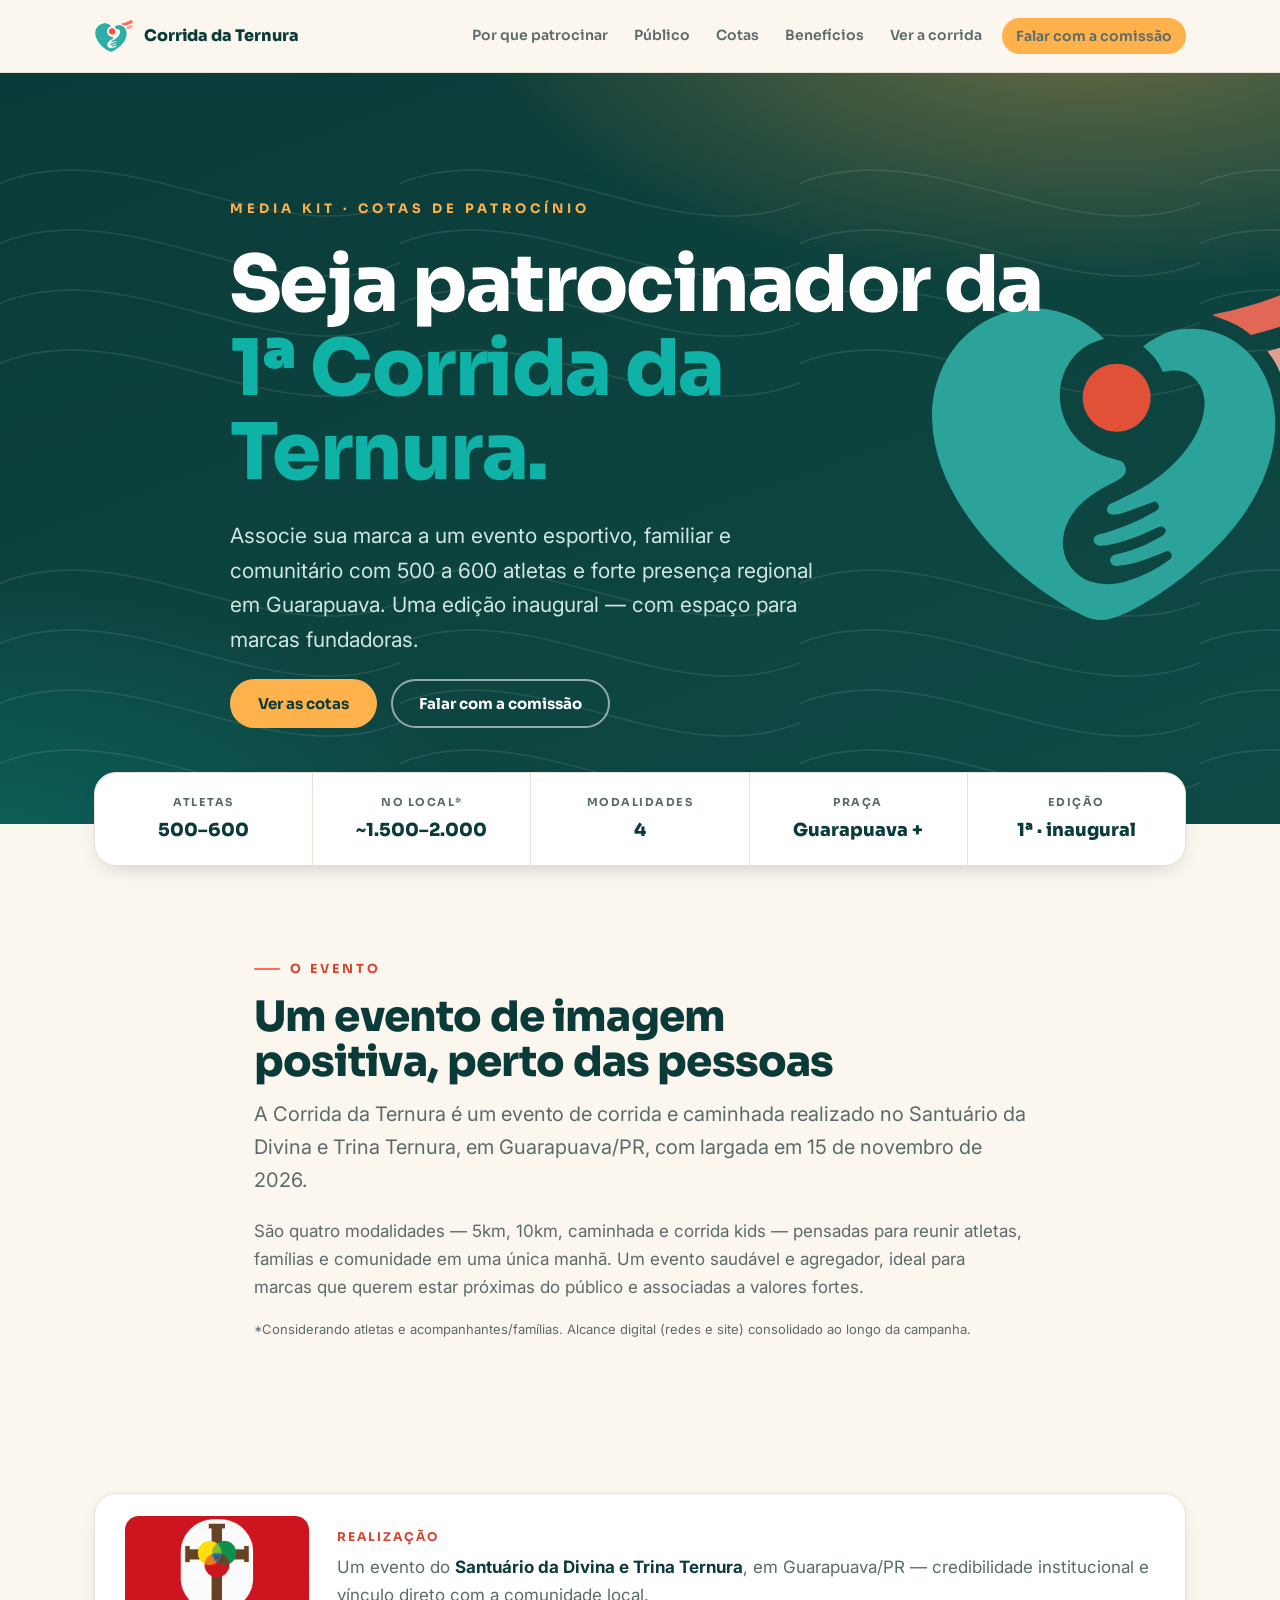
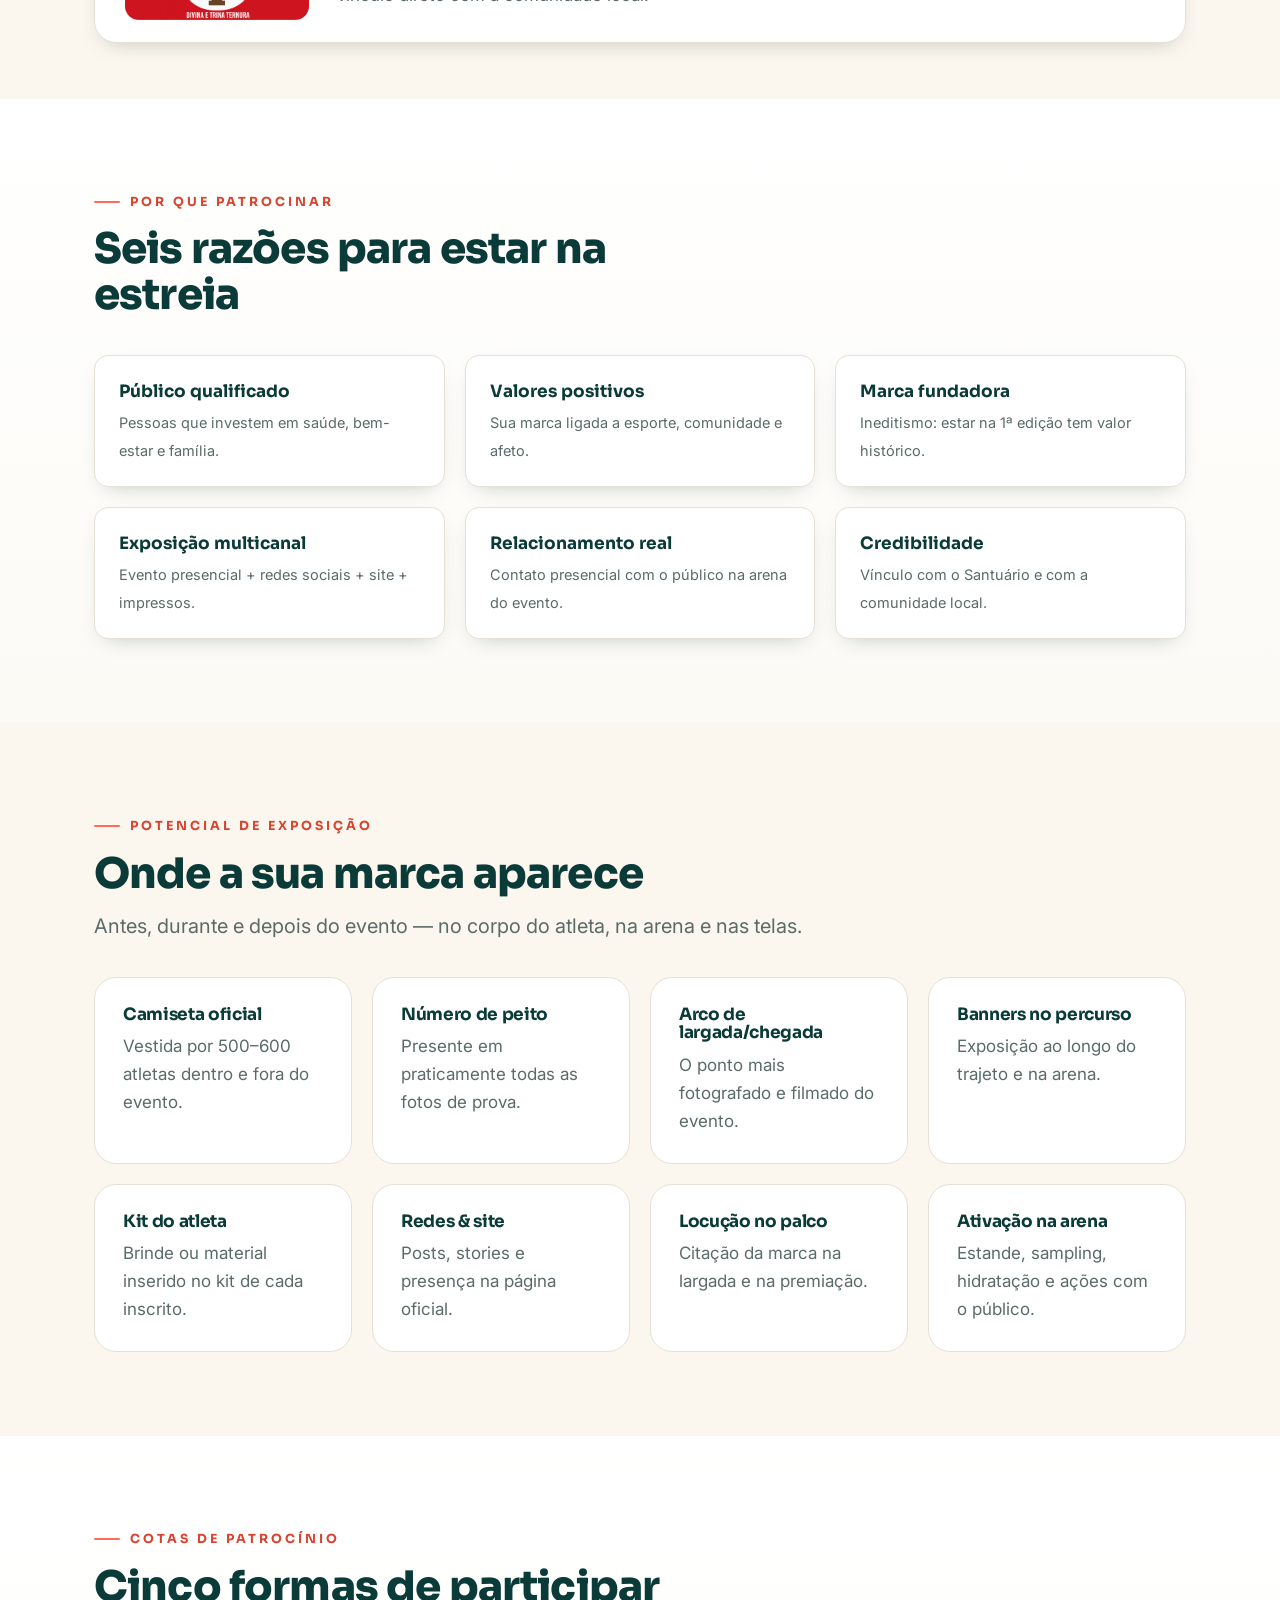
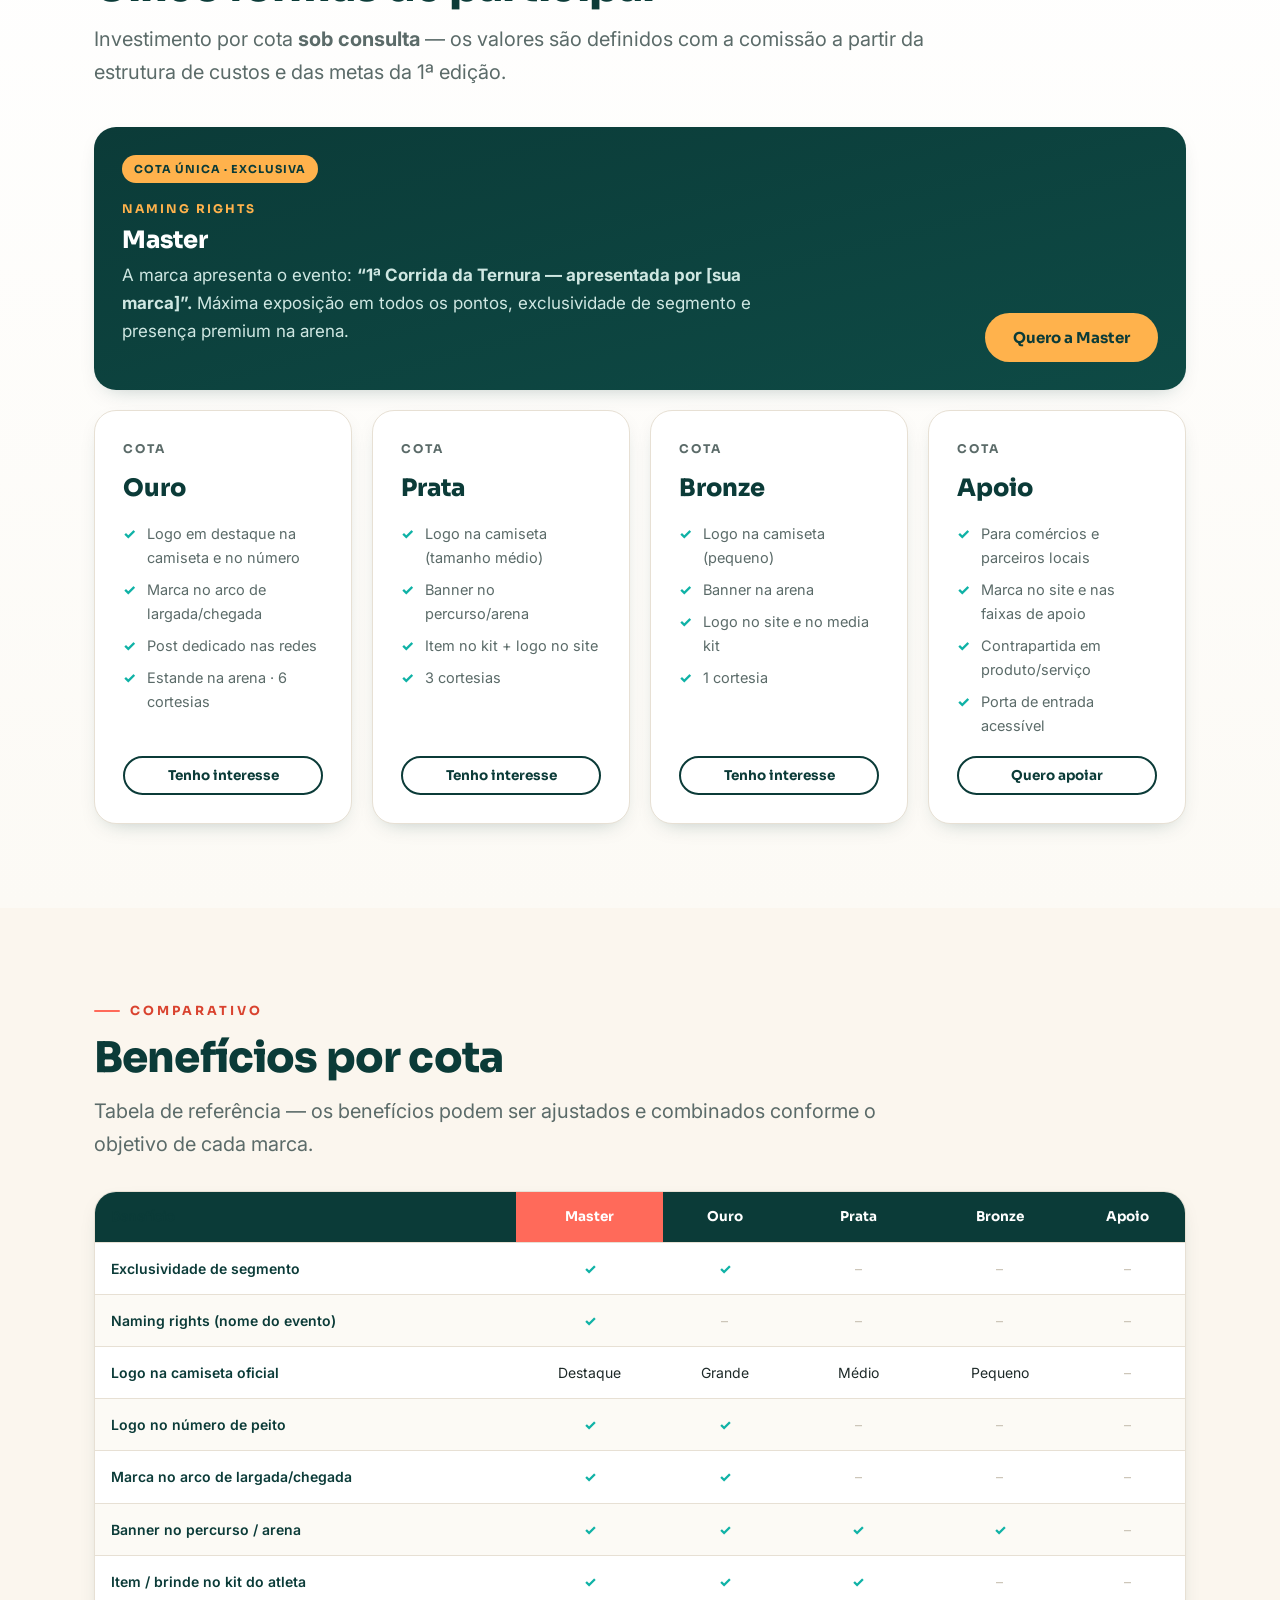
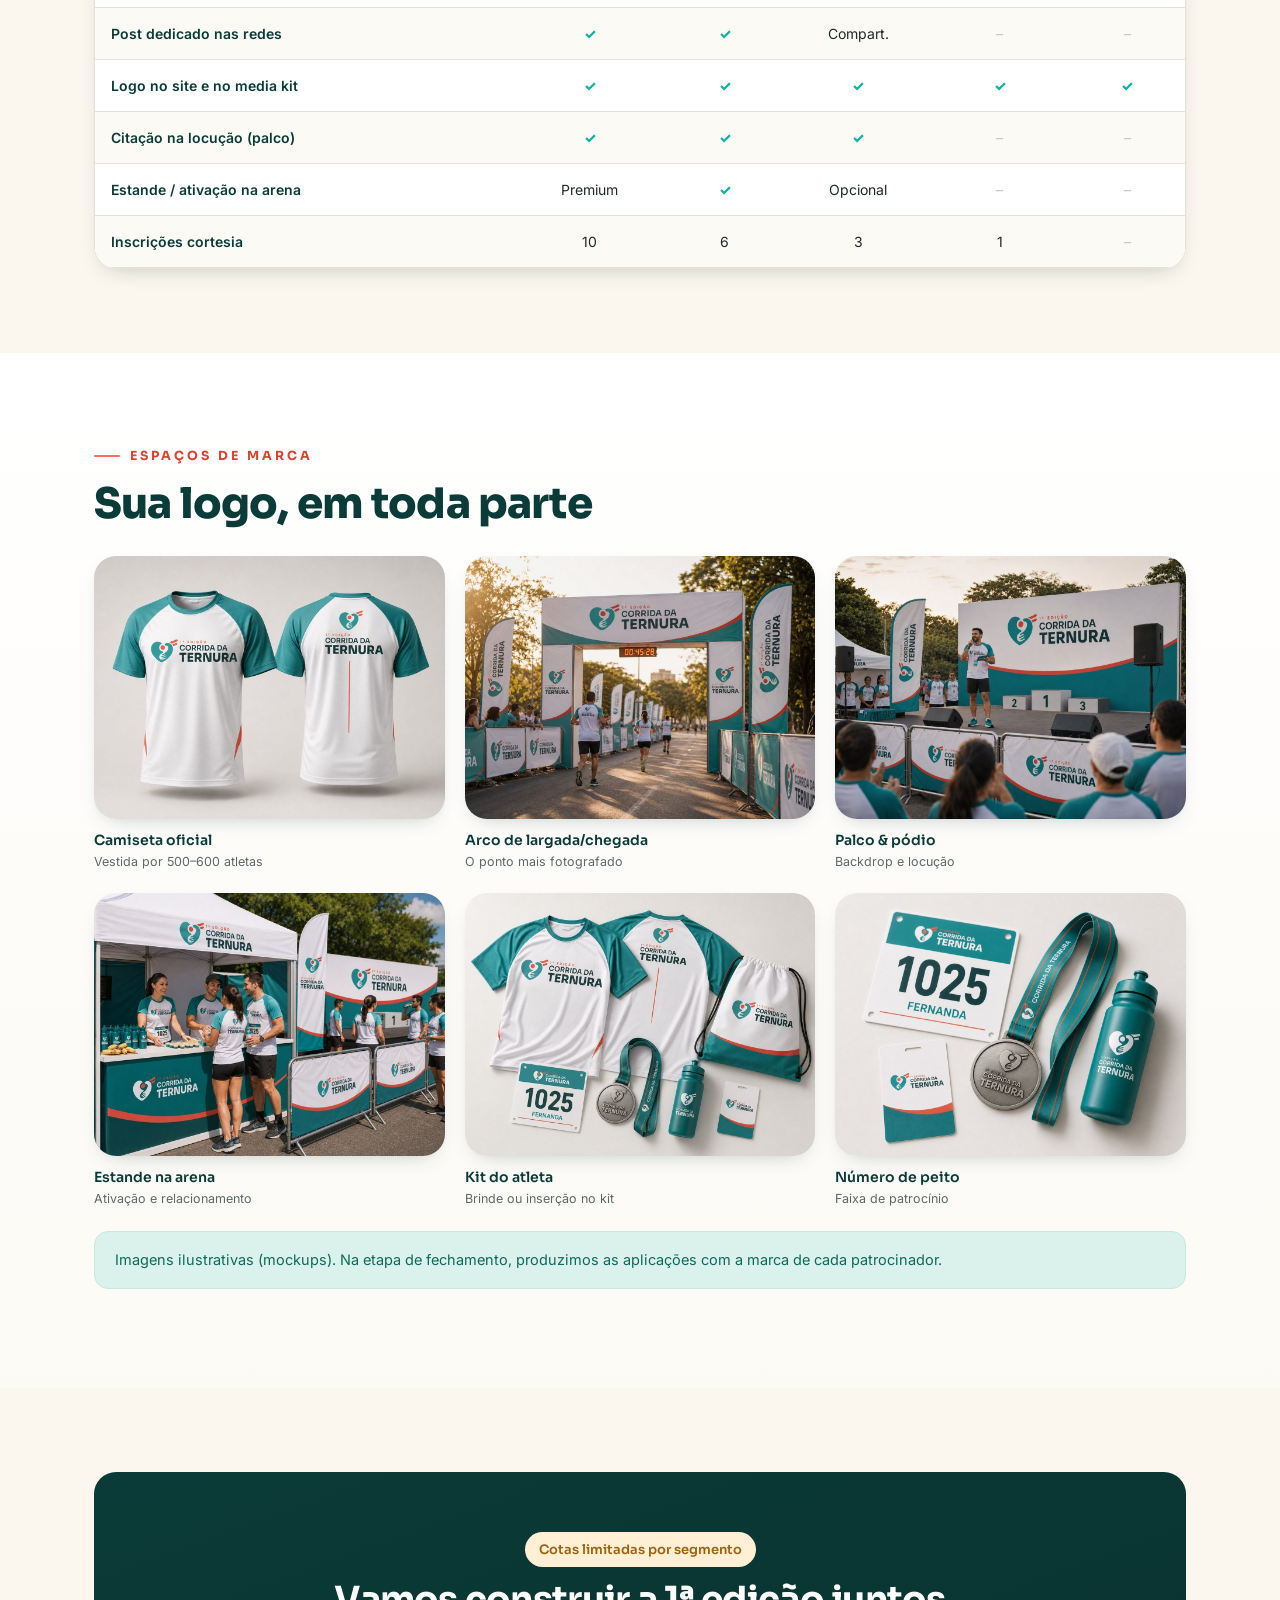
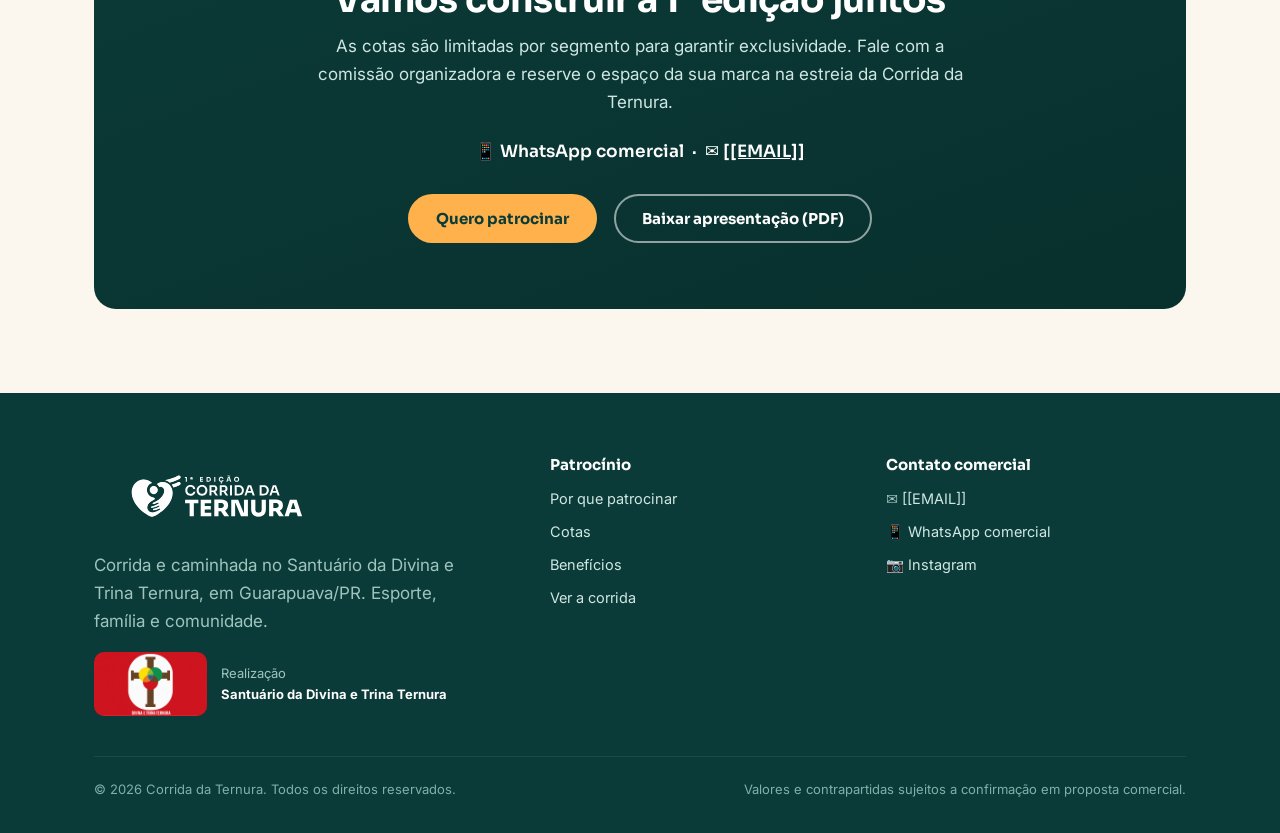
==== commit 0385d52d: "Add files via upload" ====
--- a/index.html
+++ b/index.html
@@ -3,974 +3,287 @@
 <head>
 <meta charset="UTF-8">
 <meta name="viewport" content="width=device-width, initial-scale=1.0">
-<title>1ª Corrida da Ternura — Brandbook & Direção Criativa</title>
+<title>Seja patrocinador · 1ª Corrida da Ternura — Media Kit</title>
+<meta name="description" content="Associe sua marca à 1ª Corrida da Ternura: evento esportivo, familiar e comunitário com 500 a 600 atletas em Guarapuava/PR. Cotas Master, Ouro, Prata, Bronze e Apoio.">
+
+<meta property="og:type" content="website">
+<meta property="og:title" content="Seja patrocinador da 1ª Corrida da Ternura">
+<meta property="og:description" content="500 a 600 atletas, forte presença regional e uma edição inaugural com espaço para marcas fundadoras.">
+<meta property="og:image" content="assets/og-image-mediakit.jpg"><!-- [[SUBSTITUIR]] 1200x630 -->
+<meta name="theme-color" content="#0B3B38">
+
+<link rel="icon" href="assets/favicon.svg" type="image/svg+xml">
 <link rel="preconnect" href="https://fonts.googleapis.com">
 <link rel="preconnect" href="https://fonts.gstatic.com" crossorigin>
 <link href="https://fonts.googleapis.com/css2?family=Sora:wght@400;500;600;700;800&family=Inter:wght@400;500;600;700&display=swap" rel="stylesheet">
-<style>
-  :root{
-    --teal:#0FB2A6; --teal-deep:#0B3B38; --coral:#FF6A5A; --amber:#FFB24C;
-    --sand:#FBF6EE; --graphite:#1E2A29; --mist:#DBF1EC; --white:#fff;
-    --muted:#5B6B69; --line:#E7E0D4; --line-dark:#1C4B46;
-    --shadow:0 14px 40px -18px rgba(11,59,56,.35);
-    --shadow-sm:0 6px 18px -10px rgba(11,59,56,.35);
-    --radius:20px; --radius-sm:14px;
-    --font-display:'Sora','Segoe UI',system-ui,sans-serif;
-    --font-text:'Inter','Segoe UI',system-ui,sans-serif;
-  }
-  *{box-sizing:border-box}
-  html{scroll-behavior:smooth}
-  body{margin:0;background:var(--sand);color:var(--graphite);font-family:var(--font-text);line-height:1.65;-webkit-font-smoothing:antialiased}
-  h1,h2,h3,h4{font-family:var(--font-display);line-height:1.1;margin:0}
-  p{margin:0 0 1em}
-  a{color:var(--teal-deep)}
-  .wrap{max-width:1120px;margin:0 auto;padding:0 24px}
-
-  /* ---------- Top nav ---------- */
-  .topbar{position:sticky;top:0;z-index:50;background:rgba(251,246,238,.86);backdrop-filter:blur(10px);border-bottom:1px solid var(--line)}
-  .topbar .wrap{display:flex;align-items:center;gap:18px;height:64px}
-  .brandmini{display:flex;align-items:center;gap:10px;font-family:var(--font-display);font-weight:800;color:var(--teal-deep);font-size:15px;white-space:nowrap}
-  .brandmini svg,.brandmini img{height:30px;width:auto;flex:none}
-  .coverlogo{height:auto}
-  .navlinks{display:flex;gap:4px;overflow-x:auto;margin-left:auto;scrollbar-width:none}
-  .navlinks::-webkit-scrollbar{display:none}
-  .navlinks a{font-family:var(--font-display);font-weight:600;font-size:13px;color:var(--muted);text-decoration:none;padding:8px 11px;border-radius:999px;white-space:nowrap;transition:.15s}
-  .navlinks a:hover{color:var(--teal-deep);background:var(--mist)}
-
-  /* ---------- Cover ---------- */
-  .cover{background:radial-gradient(120% 90% at 82% -10%, rgba(255,178,76,.30), transparent 55%),radial-gradient(120% 120% at 0% 110%, rgba(15,178,166,.18), transparent 55%),var(--teal-deep);color:var(--sand);padding:74px 0 66px;position:relative;overflow:hidden}
-  .cover .wrap{position:relative;z-index:2}
-  .cover .eyebrow{color:var(--amber)}
-  .cover h1{font-size:clamp(38px,7vw,74px);font-weight:800;letter-spacing:-.02em;color:var(--white);margin:.35em 0 .3em}
-  .cover h1 em{font-style:normal;color:var(--teal);}
-  .cover .sub{font-size:clamp(17px,2.4vw,21px);color:#CFE7E2;max-width:640px}
-  .cover .metastrip{display:flex;flex-wrap:wrap;gap:10px;margin-top:26px}
-  .cover .metastrip span{font-family:var(--font-display);font-size:13px;font-weight:600;color:var(--sand);background:rgba(255,255,255,.08);border:1px solid rgba(255,255,255,.16);padding:8px 14px;border-radius:999px}
-  .coverlogo{position:absolute;right:-40px;top:50%;transform:translateY(-50%);width:min(46%,460px);opacity:.9;z-index:1}
-  .doc-tag{display:inline-block;font-family:var(--font-display);font-weight:700;font-size:12px;letter-spacing:3px;text-transform:uppercase;color:var(--teal-deep);background:var(--amber);padding:6px 14px;border-radius:999px}
-
-  /* ---------- Sections ---------- */
-  section{padding:64px 0}
-  .kicker{font-family:var(--font-display);font-weight:700;font-size:12px;letter-spacing:3px;text-transform:uppercase;color:var(--coral);display:flex;align-items:center;gap:10px;margin-bottom:14px}
-  .kicker .num{display:inline-grid;place-items:center;width:26px;height:26px;border-radius:8px;background:var(--teal-deep);color:var(--amber);font-size:12px}
-  h2.sec{font-size:clamp(26px,4vw,40px);font-weight:800;letter-spacing:-.02em;color:var(--teal-deep);max-width:16ch}
-  .sec-intro{font-size:18px;color:var(--muted);max-width:70ch;margin-top:14px}
-  .divider{height:1px;background:var(--line);border:0;margin:0}
-  .alt{background:linear-gradient(180deg,#fff, #FCFAF5)}
-  .grid{display:grid;gap:18px}
-  .g2{grid-template-columns:repeat(2,1fr)} .g3{grid-template-columns:repeat(3,1fr)} .g4{grid-template-columns:repeat(4,1fr)}
-  @media(max-width:860px){.g2,.g3,.g4{grid-template-columns:1fr}}
-
-  .card{background:#fff;border:1px solid var(--line);border-radius:var(--radius);padding:24px;box-shadow:var(--shadow-sm)}
-  .card h3{font-size:19px;color:var(--teal-deep);margin-bottom:8px}
-  .card p{color:var(--muted);margin:0}
-  .card .ic{width:44px;height:44px;border-radius:12px;display:grid;place-items:center;background:var(--mist);margin-bottom:14px}
-  .card .ic svg{width:24px;height:24px}
-
-  .pill{display:inline-block;font-family:var(--font-display);font-weight:600;font-size:12.5px;padding:5px 12px;border-radius:999px;background:var(--mist);color:var(--teal-deep)}
-  .pill.coral{background:#FFE4DF;color:#C1372A}.pill.amber{background:#FFEFD4;color:#9A6412}.pill.teal{background:var(--teal-deep);color:#fff}
-
-  /* two-column split */
-  .split{display:grid;grid-template-columns:1.1fr .9fr;gap:40px;align-items:start}
-  @media(max-width:860px){.split{grid-template-columns:1fr}}
-
-  /* do / dont */
-  .dd{border-radius:var(--radius);padding:22px;border:1px solid var(--line)}
-  .dd.do{background:#EAF7F3;border-color:#C7E9E0}
-  .dd.dont{background:#FDECE9;border-color:#F6CFC8}
-  .dd h4{font-size:15px;display:flex;align-items:center;gap:8px;margin-bottom:10px}
-  .dd.do h4{color:#0B6B5C}.dd.dont h4{color:#B23A2B}
-  .dd ul{margin:0;padding-left:18px;color:var(--muted);font-size:14.5px}
-  .dd li{margin-bottom:6px}
-
-  /* palette */
-  .swatches{display:grid;grid-template-columns:repeat(4,1fr);gap:14px}
-  @media(max-width:860px){.swatches{grid-template-columns:repeat(2,1fr)}}
-  .sw{border-radius:var(--radius-sm);overflow:hidden;border:1px solid var(--line);background:#fff}
-  .sw .chip{height:96px}
-  .sw .meta{padding:12px 14px}
-  .sw .nm{font-family:var(--font-display);font-weight:700;font-size:14px;color:var(--teal-deep)}
-  .sw .hex{font-family:var(--font-display);font-size:12.5px;color:var(--muted);letter-spacing:.5px}
-  .sw .use{font-size:12px;color:var(--muted);margin-top:4px;display:block}
-
-  /* type specimen */
-  .specimen{background:#fff;border:1px solid var(--line);border-radius:var(--radius);padding:26px;box-shadow:var(--shadow-sm)}
-  .specimen .big{font-family:var(--font-display);font-weight:800;font-size:clamp(34px,6vw,58px);color:var(--teal-deep);line-height:1;letter-spacing:-.02em}
-  .specimen .row{display:flex;flex-wrap:wrap;gap:8px 22px;margin-top:14px;font-family:var(--font-display);color:var(--muted)}
-  .specimen .row b{color:var(--teal-deep)}
-
-  /* logo boards */
-  .board{border-radius:var(--radius);border:1px solid var(--line);padding:30px;display:grid;place-items:center;min-height:150px}
-  .board.light{background:var(--sand)} .board.white{background:#fff}
-  .board.dark{background:var(--teal-deep);border-color:var(--line-dark)}
-  .board.teal{background:var(--teal)}
-  .board small{position:absolute}
-  .boardwrap{position:relative}
-  .boardwrap>.lbl{font-size:11px;letter-spacing:2px;text-transform:uppercase;color:var(--muted);font-family:var(--font-display);font-weight:700;margin-bottom:8px;display:block}
-
-  /* concept cards for logo paths */
-  .concept{background:#fff;border:1px solid var(--line);border-radius:var(--radius);padding:22px;box-shadow:var(--shadow-sm);display:flex;flex-direction:column;gap:14px}
-  .concept .art{background:var(--sand);border-radius:var(--radius-sm);height:150px;display:grid;place-items:center}
-  .concept.win{border:2px solid var(--teal);box-shadow:0 18px 40px -20px rgba(15,178,166,.5)}
-  .concept .tag{align-self:flex-start}
-
-  /* wireframe blocks */
-  .wf{background:#fff;border:1px solid var(--line);border-radius:var(--radius);box-shadow:var(--shadow-sm);overflow:hidden}
-  .wf .wfhead{display:flex;align-items:center;gap:10px;padding:10px 16px;background:var(--teal-deep);color:#CFE7E2}
-  .wf .wfhead .dot{width:10px;height:10px;border-radius:50%;background:var(--coral)}
-  .wf .wfhead .dot:nth-child(2){background:var(--amber)}.wf .wfhead .dot:nth-child(3){background:var(--teal)}
-  .wf .wfhead .u{margin-left:10px;font-family:var(--font-display);font-size:12px;background:rgba(255,255,255,.1);padding:3px 10px;border-radius:999px}
-  .wfblock{padding:20px 22px;border-bottom:1px dashed var(--line)}
-  .wfblock:last-child{border-bottom:0}
-  .wfblock .tagrow{display:flex;justify-content:space-between;align-items:center;gap:10px;margin-bottom:8px;flex-wrap:wrap}
-  .wfblock .name{font-family:var(--font-display);font-weight:700;font-size:13px;color:var(--coral);letter-spacing:1px;text-transform:uppercase}
-  .wfblock h4{font-size:18px;color:var(--teal-deep);margin:2px 0 6px}
-  .wfblock p{color:var(--muted);margin:0 0 .5em;font-size:14.5px}
-  .copybox{background:var(--sand);border-left:3px solid var(--amber);border-radius:8px;padding:12px 14px;margin-top:10px;font-size:14px}
-  .copybox .lab{font-family:var(--font-display);font-size:10.5px;letter-spacing:2px;text-transform:uppercase;color:var(--muted);display:block;margin-bottom:4px}
-  .mini{font-size:13px;color:var(--muted)}
-
-  /* buttons demo */
-  .btn{font-family:var(--font-display);font-weight:700;font-size:15px;border:0;border-radius:999px;padding:14px 24px;cursor:pointer;display:inline-flex;align-items:center;gap:9px;text-decoration:none}
-  .btn.primary{background:var(--coral);color:#fff}
-  .btn.dark{background:var(--teal-deep);color:#fff}
-  .btn.ghost{background:transparent;color:var(--teal-deep);border:2px solid var(--teal-deep)}
-  .btn.amber{background:var(--amber);color:var(--teal-deep)}
-
-  /* table */
-  .tablewrap{overflow-x:auto;border:1px solid var(--line);border-radius:var(--radius);box-shadow:var(--shadow-sm)}
-  table.benefits{border-collapse:collapse;width:100%;min-width:640px;background:#fff}
-  table.benefits th,table.benefits td{padding:13px 14px;text-align:center;border-bottom:1px solid var(--line);font-size:13.5px}
-  table.benefits thead th{background:var(--teal-deep);color:#fff;font-family:var(--font-display);font-size:13px}
-  table.benefits thead th.master{background:var(--coral)}
-  table.benefits tbody td:first-child,table.benefits tbody th:first-child{text-align:left;font-weight:600;color:var(--teal-deep);font-family:var(--font-text)}
-  table.benefits tbody tr:nth-child(even){background:#FCFAF5}
-  table.benefits .yes{color:var(--teal);font-weight:800}
-  table.benefits .no{color:#C9C2B4}
-
-  /* tier cards */
-  .tier{border-radius:var(--radius);padding:24px;border:1px solid var(--line);background:#fff;box-shadow:var(--shadow-sm);display:flex;flex-direction:column;gap:8px}
-  .tier .crown{font-family:var(--font-display);font-weight:800;font-size:19px}
-  .tier .lvl{font-size:12px;letter-spacing:2px;text-transform:uppercase;font-family:var(--font-display);font-weight:700;color:var(--muted)}
-  .tier.master{background:linear-gradient(180deg,#0B3B38,#0E4A45);color:#fff;border:0}
-  .tier.master .crown{color:var(--amber)} .tier.master .lvl{color:var(--teal)} .tier.master p{color:#CFE7E2}
-  .tier ul{margin:6px 0 0;padding-left:18px;color:var(--muted);font-size:14px}
-  .tier.master ul{color:#CFE7E2}
-  .tier li{margin-bottom:5px}
-
-  /* faq */
-  .faq details{background:#fff;border:1px solid var(--line);border-radius:var(--radius-sm);padding:4px 18px;margin-bottom:10px}
-  .faq summary{cursor:pointer;font-family:var(--font-display);font-weight:600;color:var(--teal-deep);padding:14px 0;list-style:none;display:flex;justify-content:space-between;gap:12px}
-  .faq summary::-webkit-details-marker{display:none}
-  .faq summary::after{content:"+";color:var(--coral);font-weight:800}
-  .faq details[open] summary::after{content:"–"}
-  .faq details p{color:var(--muted);padding-bottom:14px;margin:0;font-size:14.5px}
-
-  /* quick info bar demo */
-  .qbar{display:grid;grid-template-columns:repeat(5,1fr);gap:1px;background:var(--line);border-radius:var(--radius);overflow:hidden;border:1px solid var(--line)}
-  @media(max-width:860px){.qbar{grid-template-columns:repeat(2,1fr)}}
-  .qbar .cell{background:#fff;padding:16px;text-align:center}
-  .qbar .k{font-size:11px;letter-spacing:1.5px;text-transform:uppercase;color:var(--muted);font-family:var(--font-display);font-weight:700}
-  .qbar .v{font-family:var(--font-display);font-weight:800;color:var(--teal-deep);font-size:16px;margin-top:4px}
-
-  /* component chips list */
-  .complist{display:grid;grid-template-columns:repeat(3,1fr);gap:14px}
-  @media(max-width:860px){.complist{grid-template-columns:1fr}}
-  .comp{background:#fff;border:1px solid var(--line);border-radius:var(--radius-sm);padding:16px 18px}
-  .comp b{font-family:var(--font-display);color:var(--teal-deep);font-size:14.5px}
-  .comp span{display:block;color:var(--muted);font-size:13px;margin-top:3px}
-
-  .note{background:var(--mist);border:1px solid #C7E9E0;border-radius:var(--radius-sm);padding:14px 18px;font-size:14px;color:#0B6B5C}
-  .callout{background:var(--teal-deep);color:#CFE7E2;border-radius:var(--radius);padding:34px;text-align:center}
-  .callout h3{color:#fff;font-size:clamp(22px,3.4vw,30px);margin-bottom:10px}
-  .callout .btn{margin-top:8px}
-
-  ul.clean{list-style:none;padding:0;margin:0}
-  ul.clean li{position:relative;padding-left:26px;margin-bottom:10px;color:var(--muted)}
-  ul.clean li::before{content:"";position:absolute;left:0;top:9px;width:12px;height:12px;border-radius:50%;background:var(--teal);box-shadow:0 0 0 4px var(--mist)}
-  ul.clean li b{color:var(--graphite)}
-
-  footer.docfoot{background:var(--teal-deep);color:#9FC4BE;padding:40px 0;font-size:13.5px}
-  footer.docfoot .wrap{display:flex;justify-content:space-between;gap:20px;flex-wrap:wrap;align-items:center}
-  footer.docfoot b{color:#fff;font-family:var(--font-display)}
-  .tick{color:var(--teal)}
-</style>
+<link rel="stylesheet" href="css/styles.css">
 </head>
 <body>
 
-<!-- ============ TOP NAV ============ -->
-<div class="topbar">
-  <div class="wrap">
-    <div class="brandmini">
-      <img src="logo-corrida-da-ternura-simbolo.svg" alt="" aria-hidden="true">
-      Corrida da Ternura
-    </div>
-    <nav class="navlinks">
-      <a href="#diagnostico">Diagnóstico</a>
-      <a href="#naming">Naming</a>
-      <a href="#identidade">Identidade</a>
-      <a href="#logo">Logo</a>
-      <a href="#landing">Landing</a>
-      <a href="#mediakit">Media Kit</a>
-      <a href="#arquitetura">Arquitetura</a>
-      <a href="#layout">Layout</a>
-      <a href="#componentes">Componentes</a>
-      <a href="#tecnico">Técnico</a>
+<!-- =====================================================================
+     CONFIG RÁPIDA — troque os campos [[...]] (veja COMO-EDITAR.md)
+     [[WHATSAPP]] · [[EMAIL]] · [[LINK_PDF_MEDIAKIT]]
+====================================================================== -->
+
+<!-- ============ HEADER ============ -->
+<header class="site-header" id="header">
+  <div class="container nav">
+    <a class="brand" href="index.html" aria-label="1ª Corrida da Ternura — início">
+      <img src="assets/logo-simbolo.svg" alt="" width="36" height="36" aria-hidden="true">
+      <span>Corrida da Ternura</span>
+    </a>
+    <button class="nav-toggle" id="navToggle" aria-label="Abrir menu" aria-expanded="false" aria-controls="navLinks">
+      <svg width="26" height="26" viewBox="0 0 24 24" fill="none" stroke="currentColor" stroke-width="2.2" stroke-linecap="round"><path d="M3 6h18M3 12h18M3 18h18"/></svg>
+    </button>
+    <nav class="nav-links" id="navLinks" aria-label="Navegação do media kit">
+      <a href="#porque">Por que patrocinar</a>
+      <a href="#publico">Público</a>
+      <a href="#cotas">Cotas</a>
+      <a href="#beneficios">Benefícios</a>
+      <a href="index.html">Ver a corrida</a>
+      <a class="btn btn--amber btn--sm nav-cta" href="[[WHATSAPP]]">Falar com a comissão</a>
     </nav>
   </div>
-</div>
-
-<!-- ============ COVER ============ -->
-<header class="cover">
-  <img class="coverlogo" src="logo-corrida-da-ternura-simbolo.svg" alt="" aria-hidden="true">
-  <div class="wrap">
-    <span class="doc-tag">Brandbook &amp; Direção Criativa · Fase 1</span>
-    <h1>1ª Corrida <em>da Ternura</em></h1>
-    <p class="sub">Diagnóstico, identidade visual, logo e a estrutura completa das duas páginas — landing pública e media kit de patrocínio. Uma proposta original, esportiva e humana.</p>
-    <div class="metastrip">
-      <span>📅 15 de novembro de 2026</span>
-      <span>🕢 07h30</span>
-      <span>📍 Santuário da Divina e Trina Ternura — BR-277, Guarapuava/PR</span>
-      <span>🏃 5km · 10km · Caminhada · Kids</span>
-      <span>👥 500–600 atletas</span>
+</header>
+
+<main id="topo">
+
+  <!-- ============ HERO ============ -->
+  <section class="hero hero--kit">
+    <img class="hero__symbol" src="assets/logo-simbolo.svg" alt="" aria-hidden="true">
+    <div class="container hero__inner">
+      <span class="hero__eyebrow">Media Kit · Cotas de patrocínio</span>
+      <h1>Seja patrocinador da <em>1ª Corrida da Ternura.</em></h1>
+      <p class="hero__sub">Associe sua marca a um evento esportivo, familiar e comunitário com 500 a 600 atletas e forte presença regional em Guarapuava. Uma edição inaugural — com espaço para marcas fundadoras.</p>
+      <div class="hero__actions">
+        <a class="btn btn--amber" href="#cotas">Ver as cotas</a>
+        <a class="btn btn--ghost-light" href="[[WHATSAPP]]">Falar com a comissão</a>
+      </div>
+    </div>
+  </section>
+
+  <!-- ============ APRESENTAÇÃO / NÚMEROS ============ -->
+  <div class="container">
+    <div class="quickbar quickbar--lift reveal">
+      <div class="cell"><div class="k">Atletas</div><div class="v">500–600</div></div>
+      <div class="cell"><div class="k">No local*</div><div class="v">~1.500–2.000</div></div>
+      <div class="cell"><div class="k">Modalidades</div><div class="v">4</div></div>
+      <div class="cell"><div class="k">Praça</div><div class="v">Guarapuava +</div></div>
+      <div class="cell"><div class="k">Edição</div><div class="v">1ª · inaugural</div></div>
     </div>
   </div>
-</header>
-
-<main>
-<!-- ============ 01 DIAGNÓSTICO ============ -->
-<section id="diagnostico">
-  <div class="wrap">
-    <div class="kicker"><span class="num">01</span> Diagnóstico Criativo</div>
-    <h2 class="sec">Esporte com alma: performance e afeto correndo juntos</h2>
-    <p class="sec-intro">A 1ª Corrida da Ternura nasce de um cruzamento raro: a energia de uma corrida de rua moderna e o acolhimento de um encontro de comunidade, com o Santuário como cenário e âncora de sentido. O posicionamento explora exatamente essa soma — sem pender para o lado puramente competitivo (frio) nem para o lado exclusivamente religioso (litúrgico).</p>
-
-    <div class="callout" style="text-align:left;margin:30px 0">
-      <div class="pill amber" style="margin-bottom:12px">Posicionamento</div>
-      <h3 style="max-width:24ch">“A corrida que começa no coração.”</h3>
-      <p style="max-width:65ch;margin:0">Um evento esportivo de rua, familiar e comunitário, sediado no Santuário da Divina e Trina Ternura, em Guarapuava. Une o rigor de uma prova bem organizada (5km, 10km, cronometragem, medalha) ao calor de um encontro que recebe famílias, crianças e iniciantes. A ternura é o diferencial de marca; o esporte é a linguagem; o Santuário é o senso de lugar.</p>
-    </div>
-
-    <div style="margin:22px 0 8px" class="mini"><b style="color:var(--teal-deep);font-family:var(--font-display)">Tom do evento</b></div>
-    <div style="display:flex;flex-wrap:wrap;gap:9px;margin-bottom:34px">
-      <span class="pill teal">Esportivo</span><span class="pill">Humano</span><span class="pill">Familiar</span>
-      <span class="pill coral">Acolhedor</span><span class="pill">Comunitário</span><span class="pill amber">Conexão sutil com o Santuário</span>
-    </div>
-
-    <div class="grid g2">
-      <div class="dd do">
-        <h4>✓ O que a corrida É</h4>
+
+  <section class="section">
+    <div class="container" style="max-width:820px">
+      <span class="kicker reveal">O evento</span>
+      <h2 class="section-title reveal">Um evento de imagem positiva, perto das pessoas</h2>
+      <p class="lead reveal">A Corrida da Ternura é um evento de corrida e caminhada realizado no Santuário da Divina e Trina Ternura, em Guarapuava/PR, com largada em 15 de novembro de 2026.</p>
+      <p style="color:var(--muted)" class="reveal">São quatro modalidades — 5km, 10km, caminhada e corrida kids — pensadas para reunir atletas, famílias e comunidade em uma única manhã. Um evento saudável e agregador, ideal para marcas que querem estar próximas do público e associadas a valores fortes.</p>
+      <p style="font-size:13px;color:var(--muted)">*Considerando atletas e acompanhantes/famílias. Alcance digital (redes e site) consolidado ao longo da campanha.</p>
+    </div>
+  </section>
+
+  <!-- ============ PARCERIA / REALIZAÇÃO (Santuário) ============ -->
+  <section class="section--tight">
+    <div class="container">
+      <div class="partner reveal">
+        <img class="partner__logo" src="assets/img/santuario.png" alt="Santuário da Divina e Trina Ternura">
+        <p class="partner__txt"><span class="partner__eyebrow">Realização</span>Um evento do <b>Santuário da Divina e Trina Ternura</b>, em Guarapuava/PR — credibilidade institucional e vínculo direto com a comunidade local.</p>
+      </div>
+    </div>
+  </section>
+
+  <!-- ============ POR QUE PATROCINAR ============ -->
+  <section class="section section--alt" id="porque">
+    <div class="container">
+      <div class="reveal" style="margin-bottom:38px">
+        <span class="kicker">Por que patrocinar</span>
+        <h2 class="section-title">Seis razões para estar na estreia</h2>
+      </div>
+      <div class="grid cols-3">
+        <div class="why reveal"><b>Público qualificado</b><span>Pessoas que investem em saúde, bem-estar e família.</span></div>
+        <div class="why reveal"><b>Valores positivos</b><span>Sua marca ligada a esporte, comunidade e afeto.</span></div>
+        <div class="why reveal"><b>Marca fundadora</b><span>Ineditismo: estar na 1ª edição tem valor histórico.</span></div>
+        <div class="why reveal"><b>Exposição multicanal</b><span>Evento presencial + redes sociais + site + impressos.</span></div>
+        <div class="why reveal"><b>Relacionamento real</b><span>Contato presencial com o público na arena do evento.</span></div>
+        <div class="why reveal"><b>Credibilidade</b><span>Vínculo com o Santuário e com a comunidade local.</span></div>
+      </div>
+    </div>
+  </section>
+
+  <!-- ============ EXPOSIÇÃO DE MARCA ============ -->
+  <section class="section" id="publico">
+    <div class="container">
+      <div class="reveal" style="margin-bottom:34px">
+        <span class="kicker">Potencial de exposição</span>
+        <h2 class="section-title">Onde a sua marca aparece</h2>
+        <p class="lead">Antes, durante e depois do evento — no corpo do atleta, na arena e nas telas.</p>
+      </div>
+      <div class="grid cols-4">
+        <div class="card card--flat reveal"><h3 style="font-size:17px">Camiseta oficial</h3><p>Vestida por 500–600 atletas dentro e fora do evento.</p></div>
+        <div class="card card--flat reveal"><h3 style="font-size:17px">Número de peito</h3><p>Presente em praticamente todas as fotos de prova.</p></div>
+        <div class="card card--flat reveal"><h3 style="font-size:17px">Arco de largada/chegada</h3><p>O ponto mais fotografado e filmado do evento.</p></div>
+        <div class="card card--flat reveal"><h3 style="font-size:17px">Banners no percurso</h3><p>Exposição ao longo do trajeto e na arena.</p></div>
+        <div class="card card--flat reveal"><h3 style="font-size:17px">Kit do atleta</h3><p>Brinde ou material inserido no kit de cada inscrito.</p></div>
+        <div class="card card--flat reveal"><h3 style="font-size:17px">Redes &amp; site</h3><p>Posts, stories e presença na página oficial.</p></div>
+        <div class="card card--flat reveal"><h3 style="font-size:17px">Locução no palco</h3><p>Citação da marca na largada e na premiação.</p></div>
+        <div class="card card--flat reveal"><h3 style="font-size:17px">Ativação na arena</h3><p>Estande, sampling, hidratação e ações com o público.</p></div>
+      </div>
+    </div>
+  </section>
+
+  <!-- ============ COTAS ============ -->
+  <section class="section section--alt" id="cotas">
+    <div class="container">
+      <div class="reveal" style="margin-bottom:38px">
+        <span class="kicker">Cotas de patrocínio</span>
+        <h2 class="section-title">Cinco formas de participar</h2>
+        <p class="lead">Investimento por cota <b>sob consulta</b> — os valores são definidos com a comissão a partir da estrutura de custos e das metas da 1ª edição.</p>
+      </div>
+
+      <!-- Master destaque -->
+      <div class="tier tier--master reveal" style="margin-bottom:20px">
+        <span class="tier__ribbon">Cota única · exclusiva</span>
+        <div style="display:flex;flex-wrap:wrap;justify-content:space-between;gap:16px;align-items:flex-end">
+          <div>
+            <span class="lvl">Naming rights</span>
+            <div class="name">Master</div>
+            <p style="max-width:60ch">A marca apresenta o evento: <b>“1ª Corrida da Ternura — apresentada por [sua marca]”.</b> Máxima exposição em todos os pontos, exclusividade de segmento e presença premium na arena.</p>
+          </div>
+          <a class="btn btn--amber" href="[[WHATSAPP]]">Quero a Master</a>
+        </div>
+      </div>
+
+      <div class="grid cols-4">
+        <div class="tier reveal">
+          <span class="lvl">Cota</span><div class="name">Ouro</div>
+          <ul><li>Logo em destaque na camiseta e no número</li><li>Marca no arco de largada/chegada</li><li>Post dedicado nas redes</li><li>Estande na arena · 6 cortesias</li></ul>
+          <a class="btn btn--ghost btn--sm" href="[[WHATSAPP]]">Tenho interesse</a>
+        </div>
+        <div class="tier reveal">
+          <span class="lvl">Cota</span><div class="name">Prata</div>
+          <ul><li>Logo na camiseta (tamanho médio)</li><li>Banner no percurso/arena</li><li>Item no kit + logo no site</li><li>3 cortesias</li></ul>
+          <a class="btn btn--ghost btn--sm" href="[[WHATSAPP]]">Tenho interesse</a>
+        </div>
+        <div class="tier reveal">
+          <span class="lvl">Cota</span><div class="name">Bronze</div>
+          <ul><li>Logo na camiseta (pequeno)</li><li>Banner na arena</li><li>Logo no site e no media kit</li><li>1 cortesia</li></ul>
+          <a class="btn btn--ghost btn--sm" href="[[WHATSAPP]]">Tenho interesse</a>
+        </div>
+        <div class="tier reveal">
+          <span class="lvl">Cota</span><div class="name">Apoio</div>
+          <ul><li>Para comércios e parceiros locais</li><li>Marca no site e nas faixas de apoio</li><li>Contrapartida em produto/serviço</li><li>Porta de entrada acessível</li></ul>
+          <a class="btn btn--ghost btn--sm" href="[[WHATSAPP]]">Quero apoiar</a>
+        </div>
+      </div>
+    </div>
+  </section>
+
+  <!-- ============ TABELA DE BENEFÍCIOS ============ -->
+  <section class="section" id="beneficios">
+    <div class="container">
+      <div class="reveal" style="margin-bottom:30px">
+        <span class="kicker">Comparativo</span>
+        <h2 class="section-title">Benefícios por cota</h2>
+        <p class="lead">Tabela de referência — os benefícios podem ser ajustados e combinados conforme o objetivo de cada marca.</p>
+      </div>
+      <div class="table-wrap reveal">
+        <table class="benefits">
+          <thead>
+            <tr><th>Benefício</th><th class="master">Master</th><th>Ouro</th><th>Prata</th><th>Bronze</th><th>Apoio</th></tr>
+          </thead>
+          <tbody>
+            <tr><td>Exclusividade de segmento</td><td class="yes">✓</td><td class="yes">✓</td><td class="no">–</td><td class="no">–</td><td class="no">–</td></tr>
+            <tr><td>Naming rights (nome do evento)</td><td class="yes">✓</td><td class="no">–</td><td class="no">–</td><td class="no">–</td><td class="no">–</td></tr>
+            <tr><td>Logo na camiseta oficial</td><td>Destaque</td><td>Grande</td><td>Médio</td><td>Pequeno</td><td class="no">–</td></tr>
+            <tr><td>Logo no número de peito</td><td class="yes">✓</td><td class="yes">✓</td><td class="no">–</td><td class="no">–</td><td class="no">–</td></tr>
+            <tr><td>Marca no arco de largada/chegada</td><td class="yes">✓</td><td class="yes">✓</td><td class="no">–</td><td class="no">–</td><td class="no">–</td></tr>
+            <tr><td>Banner no percurso / arena</td><td class="yes">✓</td><td class="yes">✓</td><td class="yes">✓</td><td class="yes">✓</td><td class="no">–</td></tr>
+            <tr><td>Item / brinde no kit do atleta</td><td class="yes">✓</td><td class="yes">✓</td><td class="yes">✓</td><td class="no">–</td><td class="no">–</td></tr>
+            <tr><td>Post dedicado nas redes</td><td class="yes">✓</td><td class="yes">✓</td><td>Compart.</td><td class="no">–</td><td class="no">–</td></tr>
+            <tr><td>Logo no site e no media kit</td><td class="yes">✓</td><td class="yes">✓</td><td class="yes">✓</td><td class="yes">✓</td><td class="yes">✓</td></tr>
+            <tr><td>Citação na locução (palco)</td><td class="yes">✓</td><td class="yes">✓</td><td class="yes">✓</td><td class="no">–</td><td class="no">–</td></tr>
+            <tr><td>Estande / ativação na arena</td><td>Premium</td><td class="yes">✓</td><td>Opcional</td><td class="no">–</td><td class="no">–</td></tr>
+            <tr><td>Inscrições cortesia</td><td>10</td><td>6</td><td>3</td><td>1</td><td class="no">–</td></tr>
+          </tbody>
+        </table>
+      </div>
+    </div>
+  </section>
+
+  <!-- ============ ESPAÇOS DE MARCA ============ -->
+  <section class="section section--alt">
+    <div class="container">
+      <div class="reveal" style="margin-bottom:30px">
+        <span class="kicker">Espaços de marca</span>
+        <h2 class="section-title">Sua logo, em toda parte</h2>
+      </div>
+      <div class="grid cols-3">
+        <figure class="mock reveal"><img src="assets/img/camiseta.jpg" alt="Camiseta oficial da corrida com a marca dos patrocinadores"><figcaption>Camiseta oficial<small>Vestida por 500–600 atletas</small></figcaption></figure>
+        <figure class="mock reveal"><img src="assets/img/portal.jpg" alt="Arco de largada e chegada com as marcas dos patrocinadores"><figcaption>Arco de largada/chegada<small>O ponto mais fotografado</small></figcaption></figure>
+        <figure class="mock reveal"><img src="assets/img/palco.jpg" alt="Palco e pódio com backdrop dos patrocinadores"><figcaption>Palco &amp; pódio<small>Backdrop e locução</small></figcaption></figure>
+        <figure class="mock reveal"><img src="assets/img/estande.jpg" alt="Estande de ativação do patrocinador na arena do evento"><figcaption>Estande na arena<small>Ativação e relacionamento</small></figcaption></figure>
+        <figure class="mock reveal"><img src="assets/img/kit-completo.jpg" alt="Kit do atleta com itens dos patrocinadores"><figcaption>Kit do atleta<small>Brinde ou inserção no kit</small></figcaption></figure>
+        <figure class="mock reveal"><img src="assets/img/kit.jpg" alt="Número de peito com faixa de patrocínio, medalha e squeeze"><figcaption>Número de peito<small>Faixa de patrocínio</small></figcaption></figure>
+      </div>
+      <p class="note reveal" style="margin-top:22px">Imagens ilustrativas (mockups). Na etapa de fechamento, produzimos as aplicações com a marca de cada patrocinador.</p>
+    </div>
+  </section>
+
+  <!-- ============ CTA COMERCIAL ============ -->
+  <section class="section" id="contato">
+    <div class="container">
+      <div class="cta-band reveal">
+        <span class="pill pill--amber" style="margin-bottom:14px">Cotas limitadas por segmento</span>
+        <h2>Vamos construir a 1ª edição juntos</h2>
+        <p>As cotas são limitadas por segmento para garantir exclusividade. Fale com a comissão organizadora e reserve o espaço da sua marca na estreia da Corrida da Ternura.</p>
+        <p style="color:#fff;font-family:var(--font-display);font-weight:600">📱 WhatsApp comercial &nbsp;·&nbsp; ✉️ <a href="mailto:[[EMAIL]]" style="color:#fff;text-decoration:underline">[[EMAIL]]</a></p>
+        <div>
+          <a class="btn btn--amber" href="[[WHATSAPP]]">Quero patrocinar</a>
+          <a class="btn btn--ghost-light" href="[[LINK_PDF_MEDIAKIT]]">Baixar apresentação (PDF)</a>
+        </div>
+      </div>
+    </div>
+  </section>
+</main>
+
+<!-- ============ RODAPÉ ============ -->
+<footer class="site-footer">
+  <div class="container">
+    <div class="footer-grid">
+      <div>
+        <img src="assets/logo-negativa-branca.svg" alt="1ª Corrida da Ternura" style="width:240px;margin-bottom:14px">
+        <p style="color:#9FC4BE;max-width:34ch">Corrida e caminhada no Santuário da Divina e Trina Ternura, em Guarapuava/PR. Esporte, família e comunidade.</p>
+        <div class="footer-partner">
+          <img src="assets/img/santuario.png" alt="Santuário da Divina e Trina Ternura">
+          <span>Realização<br><b style="color:#fff">Santuário da Divina e Trina Ternura</b></span>
+        </div>
+      </div>
+      <div>
+        <h4>Patrocínio</h4>
         <ul>
-          <li>Moderna, bem organizada e com cara de evento esportivo real.</li>
-          <li>Inclusiva: acolhe do corredor de 10km à criança na prova kids.</li>
-          <li>Familiar e comunitária — feita para reunir gente, não só cronometrar tempos.</li>
-          <li>Com senso de lugar: natureza, amanhecer e o Santuário ao fundo.</li>
-          <li>Inaugural: a chance de “fazer parte da primeira”.</li>
+          <li><a href="#porque">Por que patrocinar</a></li>
+          <li><a href="#cotas">Cotas</a></li>
+          <li><a href="#beneficios">Benefícios</a></li>
+          <li><a href="index.html">Ver a corrida</a></li>
         </ul>
       </div>
-      <div class="dd dont">
-        <h4>✕ O que a corrida NÃO é</h4>
+      <div>
+        <h4>Contato comercial</h4>
         <ul>
-          <li>Uma peça religiosa: nada de linguagem litúrgica ou símbolos sacros pesados.</li>
-          <li>Infantilizada ou caricata, mesmo tendo prova kids.</li>
-          <li>Amadora — sem visual improvisado, fontes soltas ou degradês berrantes.</li>
-          <li>Elitista: não fala só com atletas avançados.</li>
-          <li>Genérica: não parece “qualquer corrida” de banco de imagens.</li>
+          <li>✉️ <a href="mailto:[[EMAIL]]">[[EMAIL]]</a></li>
+          <li>📱 <a href="[[WHATSAPP]]">WhatsApp comercial</a></li>
+          <li>📷 <a href="[[INSTAGRAM]]">Instagram</a></li>
         </ul>
       </div>
     </div>
-
-    <h3 style="font-size:20px;color:var(--teal-deep);margin:40px 0 6px">Para quem falamos</h3>
-    <p class="mini" style="margin-bottom:18px">Dois públicos, uma marca — participantes (landing) e patrocinadores (media kit).</p>
-    <div class="grid g4">
-      <div class="card"><h3>Corredores</h3><p>Amadores e intermediários buscando 5km e 10km bem cronometrados e medalha de finisher.</p></div>
-      <div class="card"><h3>Famílias &amp; iniciantes</h3><p>Quem vai de caminhada, faz a primeira corrida ou leva as crianças para a prova kids.</p></div>
-      <div class="card"><h3>Comunidade local</h3><p>Guarapuava e região, assessorias esportivas, grupos de corrida e devotos do Santuário.</p></div>
-      <div class="card"><h3>Marcas &amp; apoiadores</h3><p>Empresas locais/regionais que querem associação a saúde, família e comunidade.</p></div>
-    </div>
-
-    <h3 style="font-size:20px;color:var(--teal-deep);margin:40px 0 6px">Pilares da marca</h3>
-    <div class="grid g4">
-      <div class="card"><div class="pill teal">01</div><h3 style="margin-top:12px">Movimento</h3><p>Esporte, ritmo e superação leve — sem competitividade agressiva.</p></div>
-      <div class="card"><div class="pill coral">02</div><h3 style="margin-top:12px">Ternura</h3><p>Afeto, cuidado e acolhimento como assinatura emocional do evento.</p></div>
-      <div class="card"><div class="pill amber">03</div><h3 style="margin-top:12px">Comunidade</h3><p>Pertencimento, família e o orgulho de ser de Guarapuava.</p></div>
-      <div class="card"><div class="pill">04</div><h3 style="margin-top:12px">Amanhecer</h3><p>A largada às 07h30, a luz e o recomeço — o aceno sutil ao Santuário.</p></div>
-    </div>
-  </div>
-</section>
-<hr class="divider">
-<!-- ============ 02 NAMING ============ -->
-<section id="naming" class="alt">
-  <div class="wrap">
-    <div class="kicker"><span class="num">02</span> Naming &amp; Conceito</div>
-    <h2 class="sec">O nome já é forte — a recomendação é mantê-lo</h2>
-    <p class="sec-intro">“1ª Corrida da Ternura” é distintivo, emocional e apropriável. “Ternura” é uma palavra rara no universo esportivo: cria memória, carrega afeto e conecta ao Santuário da Divina e Trina Ternura de forma elegante, sem precisar de nenhum símbolo religioso. O “1ª” adiciona ineditismo e urgência (“faça parte da primeira”).</p>
-
-    <div class="split" style="margin-top:26px">
-      <div class="card">
-        <h3>Veredito: manter como nome oficial</h3>
-        <p style="margin-bottom:14px">Recomendo <b>“1ª Corrida da Ternura”</b> como assinatura oficial. O único “risco” — a palavra ternura soar pouco esportiva — é resolvido pelo sistema visual vibrante e pelo movimento embutido na logo (o rastro e o coração-percurso). O nome vira exatamente o que diferencia o evento de qualquer outra corrida.</p>
-        <ul class="clean">
-          <li><b>Memorável &amp; único</b> — ninguém mais “é dono” de ternura no esporte.</li>
-          <li><b>Conexão institucional</b> — herda o nome do Santuário sem copiá-lo.</li>
-          <li><b>Escalável</b> — “Corrida da Ternura” vira marca-mãe para as próximas edições.</li>
-        </ul>
-      </div>
-      <div>
-        <div class="card" style="margin-bottom:16px">
-          <h3 style="font-size:16px">Variações de apoio</h3>
-          <p class="mini" style="margin-bottom:10px">Para campanha, redes e contextos específicos — nunca substituindo o nome oficial.</p>
-          <span class="pill">Corrida da Ternura <span style="opacity:.6">(marca-mãe)</span></span>
-          <span class="pill" style="margin:6px 4px">Corrida e Caminhada da Ternura <span style="opacity:.6">(editais)</span></span>
-          <span class="pill">Circuito da Ternura <span style="opacity:.6">(futura série)</span></span>
-        </div>
-        <div class="card">
-          <h3 style="font-size:16px">Slogan / frase-conceito</h3>
-          <p style="font-family:var(--font-display);font-weight:800;color:var(--coral);font-size:22px;margin:6px 0 4px">“Corra com o coração.”</p>
-          <p class="mini" style="margin-bottom:10px">Duplo sentido: o coração da emoção (ternura) e o coração do esforço (esporte).</p>
-          <p class="mini" style="margin:0"><b style="color:var(--teal-deep)">Alternativas:</b> “Cada passo, um gesto de ternura.” · “Movidos pela ternura.” · “Um passo de cada vez, com o coração.”</p>
-        </div>
-      </div>
-    </div>
-
-    <div class="note" style="margin-top:22px"><b>Big idea:</b> a primeira corrida onde <b>performance e afeto correm juntos</b>. Tudo — do tom dos textos à direção de fotografia — reforça que dá para ser bem organizado e caloroso ao mesmo tempo.</div>
-  </div>
-</section>
-<hr class="divider">
-<!-- ============ 03 IDENTIDADE ============ -->
-<section id="identidade">
-  <div class="wrap">
-    <div class="kicker"><span class="num">03</span> Identidade Visual</div>
-    <h2 class="sec">Direção estética: “esportivo caloroso”</h2>
-    <p class="sec-intro">Uma linguagem geométrica, limpa e vibrante — turquesa energético equilibrado por coral e âmbar quentes, tipografia moderna e muito respiro em tom areia. O resultado é confiante e contemporâneo como um evento esportivo de verdade, mas humano e acolhedor como o nome pede. Nunca clínico, nunca infantil, nunca litúrgico.</p>
-
-    <!-- Paleta -->
-    <h3 style="font-size:20px;color:var(--teal-deep);margin:34px 0 4px">Paleta de cores</h3>
-    <p class="mini" style="margin-bottom:18px">Turquesa como cor de marca; coral e âmbar como calor (ternura + amanhecer); verde profundo para dar peso e permitir o modo escuro; areia para o respiro.</p>
-    <div class="swatches">
-      <div class="sw"><div class="chip" style="background:#0FB2A6"></div><div class="meta"><div class="nm">Turquesa Trilha</div><div class="hex">#0FB2A6</div><span class="use">Cor de marca · grafismos · ícones</span></div></div>
-      <div class="sw"><div class="chip" style="background:#0B3B38"></div><div class="meta"><div class="nm">Verde Profundo</div><div class="hex">#0B3B38</div><span class="use">Texto forte · fundo escuro</span></div></div>
-      <div class="sw"><div class="chip" style="background:#FF6A5A"></div><div class="meta"><div class="nm">Coral Ternura</div><div class="hex">#FF6A5A</div><span class="use">CTA · destaques quentes</span></div></div>
-      <div class="sw"><div class="chip" style="background:#FFB24C"></div><div class="meta"><div class="nm">Âmbar Alvorada</div><div class="hex">#FFB24C</div><span class="use">Medalha · destaque · 07h30</span></div></div>
-      <div class="sw"><div class="chip" style="background:#FBF6EE;box-shadow:inset 0 0 0 1px #E7E0D4"></div><div class="meta"><div class="nm">Areia Clara</div><div class="hex">#FBF6EE</div><span class="use">Fundo claro (quente)</span></div></div>
-      <div class="sw"><div class="chip" style="background:#DBF1EC"></div><div class="meta"><div class="nm">Névoa Turquesa</div><div class="hex">#DBF1EC</div><span class="use">Cards · fundos suaves</span></div></div>
-      <div class="sw"><div class="chip" style="background:#1E2A29"></div><div class="meta"><div class="nm">Grafite</div><div class="hex">#1E2A29</div><span class="use">Texto corrido</span></div></div>
-      <div class="sw"><div class="chip" style="background:#FFFFFF;box-shadow:inset 0 0 0 1px #E7E0D4"></div><div class="meta"><div class="nm">Branco</div><div class="hex">#FFFFFF</div><span class="use">Base · cards</span></div></div>
-    </div>
-    <div class="note" style="margin-top:16px"><b>Contraste &amp; acessibilidade:</b> texto sempre em Grafite ou Verde Profundo sobre Areia/Branco (AA/AAA). Botão primário = Coral com texto branco em peso ≥16px bold; para texto pequeno, usar Verde Profundo como fundo. Turquesa é cor de área gráfica — evite texto pequeno turquesa sobre branco.</div>
-
-    <!-- Tipografia -->
-    <h3 style="font-size:20px;color:var(--teal-deep);margin:40px 0 4px">Tipografia <span class="pill amber" style="vertical-align:middle">Google Fonts · gratuitas</span></h3>
-    <div class="grid g2" style="margin-top:16px">
-      <div class="specimen">
-        <div class="big" style="font-weight:800">Sora</div>
-        <p class="mini" style="margin:10px 0 0"><b style="color:var(--teal-deep)">Títulos &amp; display.</b> Geométrica moderna com leve calor — dá energia esportiva sem endurecer. Pesos 600 / 700 / 800 para manchetes, números e distâncias (5K, 10K, 07h30).</p>
-        <div class="row"><span>400</span><span>500</span><span><b>600</b></span><span><b>700</b></span><span><b>800</b></span></div>
-      </div>
-      <div class="specimen">
-        <div class="big" style="font-family:var(--font-text);font-weight:700">Inter</div>
-        <p class="mini" style="margin:10px 0 0"><b style="color:var(--teal-deep)">Texto &amp; interface.</b> Legibilidade impecável em tela para parágrafos, FAQ, tabelas e formulários de inscrição. Pesos 400 / 500 / 600.</p>
-        <div class="row"><span style="font-family:var(--font-text)">400</span><span style="font-family:var(--font-text);font-weight:500">500</span><span style="font-family:var(--font-text);font-weight:600"><b>600</b></span><span style="font-family:var(--font-text);font-weight:700"><b>700</b></span></div>
-      </div>
-    </div>
-    <p class="mini" style="margin-top:12px"><b style="color:var(--teal-deep)">Alternativas equivalentes:</b> display → Space Grotesk; texto → DM Sans. <b style="color:var(--teal-deep)">Evitar:</b> manuscritas “fofas”, comic e fontes de forte personalidade que datam rápido.</p>
-
-    <!-- Grafismos & Ícones -->
-    <div class="grid g2" style="margin-top:40px">
-      <div>
-        <h3 style="font-size:20px;color:var(--teal-deep);margin:0 0 8px">Grafismos de apoio</h3>
-        <ul class="clean">
-          <li><b>Linha-percurso:</b> a mesma linha arredondada da logo vira divisórias, sublinhados e traçado de mapa, com marcadores de km.</li>
-          <li><b>Coração-trilha (marca d’água):</b> o símbolo ampliado, baixa opacidade, atrás de heros e seções.</li>
-          <li><b>Raios de alvorada:</b> gradiente radial âmbar→transparente sugerindo nascer do sol.</li>
-          <li><b>Curvas de nível:</b> linhas topográficas sutis como textura (natureza / mapa da BR-277).</li>
-          <li><b>Cantos arredondados</b> (cards 16–20px) e <b>botões pill</b> para reforçar o gesto acolhedor.</li>
-        </ul>
-      </div>
-      <div>
-        <h3 style="font-size:20px;color:var(--teal-deep);margin:0 0 8px">Estilo de ícones</h3>
-        <p class="mini" style="margin-bottom:14px">Lineares, traço 2px, pontas arredondadas — mesma “caligrafia” da logo. Cor turquesa ou grafite; coral no estado ativo. Nada de ícones religiosos literais.</p>
-        <div style="display:flex;gap:16px;flex-wrap:wrap;background:#fff;border:1px solid var(--line);border-radius:var(--radius);padding:20px;box-shadow:var(--shadow-sm)">
-          <svg width="30" height="30" viewBox="0 0 24 24" fill="none" stroke="#0B3B38" stroke-width="2" stroke-linecap="round" stroke-linejoin="round"><circle cx="12" cy="12" r="9"/><path d="M12 7v5l3 2"/></svg>
-          <svg width="30" height="30" viewBox="0 0 24 24" fill="none" stroke="#0B3B38" stroke-width="2" stroke-linecap="round" stroke-linejoin="round"><path d="M12 21s-7-5.2-7-10a7 7 0 0 1 14 0c0 4.8-7 10-7 10Z"/><circle cx="12" cy="11" r="2.5"/></svg>
-          <svg width="30" height="30" viewBox="0 0 24 24" fill="none" stroke="#0B3B38" stroke-width="2" stroke-linecap="round" stroke-linejoin="round"><path d="M8 3l2 5M16 3l-2 5"/><circle cx="12" cy="15" r="6"/><path d="M12 12.5l1 2 2 .2-1.5 1.5.4 2-1.9-1-1.9 1 .4-2L9 14.7l2-.2Z"/></svg>
-          <svg width="30" height="30" viewBox="0 0 24 24" fill="none" stroke="#0B3B38" stroke-width="2" stroke-linecap="round" stroke-linejoin="round"><path d="M9 4l-5 3 2 3 3-1v8h6v-8l3 1 2-3-5-3a3 3 0 0 1-6 0Z"/></svg>
-          <svg width="30" height="30" viewBox="0 0 24 24" fill="none" stroke="#0B3B38" stroke-width="2" stroke-linecap="round" stroke-linejoin="round"><path d="M12 3s5 5.5 5 10a5 5 0 0 1-10 0c0-4.5 5-10 5-10Z"/></svg>
-          <svg width="30" height="30" viewBox="0 0 24 24" fill="none" stroke="#FF6A5A" stroke-width="2" stroke-linecap="round" stroke-linejoin="round"><path d="M4 17c3-6 5-9 8-9s5 3 8 9"/><circle cx="7" cy="19" r="1.6"/><circle cx="17" cy="19" r="1.6"/></svg>
-        </div>
-        <p class="mini" style="margin-top:8px">Relógio · localização · medalha · camiseta · hidratação · percurso</p>
-      </div>
-    </div>
-
-    <!-- Fotografia -->
-    <h3 style="font-size:20px;color:var(--teal-deep);margin:40px 0 8px">Estilo fotográfico</h3>
-    <div class="grid g3">
-      <div class="card"><h3>Emoção real</h3><p>Largada, high-fives, famílias, crianças correndo, chegada emocionada. Pessoas de verdade — diversidade de idades e corpos.</p></div>
-      <div class="card"><h3>Luz de amanhecer</h3><p>Luz natural quente (golden hour combina com a largada 07h30). Paisagem e Santuário ao fundo, sempre de forma sutil.</p></div>
-      <div class="card"><h3>Tratamento coeso</h3><p>Leve duotone turquesa/verde ou grade quente para unir foto e gráfico. Evitar banco de imagem corporativo e frio.</p></div>
-    </div>
-
-    <!-- Aplicações claro/escuro -->
-    <h3 style="font-size:20px;color:var(--teal-deep);margin:44px 0 8px">Aplicações em fundo claro e escuro</h3>
-    <div class="grid g2">
-      <div class="boardwrap"><span class="lbl">Fundo claro (areia) — versão cor</span>
-        <div class="board light"><img src="logo-corrida-da-ternura-principal.svg" alt="Logo horizontal em cor" style="width:100%;max-width:430px"></div>
-      </div>
-      <div class="boardwrap"><span class="lbl">Fundo escuro (verde profundo) — versão negativa</span>
-        <div class="board dark"><img src="logo-corrida-da-ternura-negativa.svg" alt="Logo negativa coral" style="width:100%;max-width:430px"></div>
-      </div>
-    </div>
-    <div class="grid g2" style="margin-top:16px">
-      <div class="boardwrap"><span class="lbl">Símbolo isolado</span>
-        <div class="board white"><img src="logo-corrida-da-ternura-simbolo.svg" alt="Símbolo da marca" style="width:128px"></div>
-      </div>
-      <div class="boardwrap"><span class="lbl">Versão vertical (empilhada)</span>
-        <div class="board light"><img src="logo-corrida-da-ternura-vertical.svg" alt="Logo vertical" style="width:100%;max-width:220px"></div>
-      </div>
-    </div>
-
-    <h3 style="font-size:20px;color:var(--teal-deep);margin:40px 0 4px">Versões negativas (cores da paleta)</h3>
-    <p class="mini" style="margin:0 0 14px">Além da coral, a marca em negativo funciona em branca, turquesa e verde profundo — escolha pela leitura no fundo. Arquivos <b>.svg</b> inclusos.</p>
-    <div class="grid g4">
-      <div class="boardwrap"><span class="lbl">Coral / fundo escuro</span><div class="board dark"><img src="logo-corrida-da-ternura-negativa.svg" alt="Negativa coral" style="width:100%;max-width:230px"></div></div>
-      <div class="boardwrap"><span class="lbl">Branca / fundo escuro</span><div class="board dark"><img src="logo-corrida-da-ternura-negativa-branca.svg" alt="Negativa branca" style="width:100%;max-width:230px"></div></div>
-      <div class="boardwrap"><span class="lbl">Turquesa / areia</span><div class="board light"><img src="logo-corrida-da-ternura-negativa-teal.svg" alt="Negativa turquesa" style="width:100%;max-width:230px"></div></div>
-      <div class="boardwrap"><span class="lbl">Verde / areia</span><div class="board light"><img src="logo-corrida-da-ternura-negativa-verde.svg" alt="Negativa verde profundo" style="width:100%;max-width:230px"></div></div>
-    </div>
-
-    <!-- Diretrizes -->
-    <h3 style="font-size:20px;color:var(--teal-deep);margin:44px 0 8px">Diretrizes: nem infantil, nem litúrgico</h3>
-    <div class="grid g2">
-      <div class="dd do">
-        <h4>✓ Faça</h4>
-        <ul>
-          <li>Geometria limpa, muito respiro e hierarquia clara.</li>
-          <li>Cores vibrantes equilibradas por tons quentes e areia.</li>
-          <li>O coração como gesto elegante e adulto — não “clip-art fofo”.</li>
-          <li>Referência ao Santuário via luz, amanhecer e serenidade.</li>
-          <li>Fotos reais, luminosas e emocionais.</li>
-        </ul>
-      </div>
-      <div class="dd dont">
-        <h4>✕ Evite</h4>
-        <ul>
-          <li>Cruzes, terços, pombas ou imagens sacras literais.</li>
-          <li>Tipografia manuscrita fofa, comic e mascotes infantis.</li>
-          <li>Arco-íris, corações clip-art e excesso de brilhos.</li>
-          <li>Saturar de cor sem hierarquia; degradês berrantes.</li>
-          <li>Clipart esportivo genérico e sombras duras (cara amadora).</li>
-        </ul>
-      </div>
-    </div>
-  </div>
-</section>
-<hr class="divider">
-<!-- ============ 04 LOGO ============ -->
-<section id="logo" class="alt">
-  <div class="wrap">
-    <div class="kicker"><span class="num">04</span> Logo do Evento</div>
-    <h2 class="sec">Três caminhos conceituais — e o mais forte escolhido</h2>
-    <p class="sec-intro">Todos foram pensados para funcionar em site, camiseta, medalha, número de peito, banner, redes e favicon, e para serem vetorizados sem depender de imagem. Abaixo, os três caminhos e a recomendação.</p>
-
-    <div class="grid g3" style="margin-top:26px">
-      <div class="concept">
-        <span class="pill tag teal">Caminho A</span>
-        <div class="art">
-          <svg width="120" height="120" viewBox="0 0 120 120" xmlns="http://www.w3.org/2000/svg">
-            <rect x="18" y="18" width="84" height="84" rx="22" fill="none" stroke="#0B3B38" stroke-width="6"/>
-            <path d="M38 74 L60 44 L82 74" fill="none" stroke="#0FB2A6" stroke-width="9" stroke-linecap="round" stroke-linejoin="round"/>
-            <path d="M40 88 L62 58 L84 88" fill="none" stroke="#FF6A5A" stroke-width="7" stroke-linecap="round" stroke-linejoin="round" opacity=".85"/>
-          </svg>
-        </div>
-        <h3 style="font-size:17px;color:var(--teal-deep)">Esportivo e moderno</h3>
-        <p class="mini">Emblema estilo “race badge”: chevrons ascendentes (velocidade/superação) dentro de um selo. Forte e dinâmico. <b>Risco:</b> pode ficar frio e perder a ternura.</p>
-      </div>
-      <div class="concept">
-        <span class="pill tag coral">Caminho B</span>
-        <div class="art">
-          <svg width="120" height="120" viewBox="0 0 120 120" xmlns="http://www.w3.org/2000/svg">
-            <path d="M60 92 C40 74 26 62 34 46 C40 34 54 36 60 48" fill="none" stroke="#0FB2A6" stroke-width="9" stroke-linecap="round" stroke-linejoin="round"/>
-            <path d="M60 48 C66 36 80 34 86 46 C94 62 80 74 60 92" fill="none" stroke="#FF6A5A" stroke-width="9" stroke-linecap="round" stroke-linejoin="round"/>
-            <circle cx="60" cy="34" r="6.5" fill="#FFB24C"/>
-          </svg>
-        </div>
-        <h3 style="font-size:17px;color:var(--teal-deep)">Acolhedor e comunitário</h3>
-        <p class="mini">Coração formado por uma linha-percurso contínua; duas curvas que se “abraçam” (comunidade/família). Quente e memorável. <b>Risco:</b> se mal feito, vira clipart fofo.</p>
-      </div>
-      <div class="concept">
-        <span class="pill tag amber">Caminho C</span>
-        <div class="art">
-          <svg width="120" height="120" viewBox="0 0 120 120" xmlns="http://www.w3.org/2000/svg">
-            <path d="M30 78 A30 30 0 0 1 90 78" fill="none" stroke="#0B3B38" stroke-width="7" stroke-linecap="round"/>
-            <circle cx="60" cy="78" r="12" fill="#FFB24C"/>
-            <path d="M60 50 V40 M78 58 L85 51 M42 58 L35 51" stroke="#FF6A5A" stroke-width="6" stroke-linecap="round"/>
-            <path d="M22 90 H98" stroke="#0FB2A6" stroke-width="8" stroke-linecap="round"/>
-          </svg>
-        </div>
-        <h3 style="font-size:17px;color:var(--teal-deep)">Institucional / Santuário</h3>
-        <p class="mini">Amanhecer sobre um arco/horizonte (arquitetura do santuário, sem símbolo religioso); três raios acenam à “Trina” Ternura. Sereno e elegante. <b>Risco:</b> sóbrio demais.</p>
-      </div>
-    </div>
-
-    <!-- Winner -->
-    <div class="split" style="margin-top:44px;align-items:center">
-      <div class="concept win" style="align-items:center;text-align:center">
-        <span class="pill tag teal" style="align-self:center">✓ Versão final da marca</span>
-        <div class="art" style="height:210px;width:100%;padding:14px">
-          <img src="logo-corrida-da-ternura-simbolo.svg" alt="Símbolo da 1ª Corrida da Ternura" style="max-height:180px;width:auto">
-        </div>
-        <h3 style="font-size:18px;color:var(--teal-deep)">Coração-Abraço ao Amanhecer</h3>
-      </div>
-      <div>
-        <h3 style="font-size:22px;color:var(--teal-deep);margin-bottom:10px">A defesa do símbolo</h3>
-        <p>Um único gesto reúne os pilares da marca — e cada elemento tem função:</p>
-        <ul class="clean">
-          <li><b>O abraço (o vão em branco):</b> dentro do coração, o espaço negativo desenha um braço que acolhe. É a ternura em forma de gesto — cuidado, proximidade e pertencimento.</li>
-          <li><b>O coração (turquesa):</b> o abraço acontece dentro de um coração cheio e sólido — família, comunidade e afeto sustentando tudo.</li>
-          <li><b>O sol e o rastro (coral):</b> o sol nascente e o traço de movimento trazem a energia da corrida e o amanhecer da largada às 07h30 — um aceno sutil e respeitoso ao Santuário, sem nenhum símbolo religioso.</li>
-        </ul>
-        <div class="note" style="margin-top:6px">Os <b>três elementos</b> — coração, abraço e sol — acenam com delicadeza à “<b>Trina</b>” Ternura. O símbolo escala do favicon à medalha, funciona em versão negativa e tem gesto próprio e apropriável.</div>
-      </div>
-    </div>
-
-    <!-- Versions -->
-    <h3 style="font-size:20px;color:var(--teal-deep);margin:44px 0 8px">Versões do sistema</h3>
-    <div class="grid g3">
-      <div class="boardwrap"><span class="lbl">Vertical (empilhada)</span>
-        <div class="board white"><img src="logo-corrida-da-ternura-vertical.svg" alt="Logo vertical" style="width:100%;max-width:210px"></div>
-      </div>
-      <div class="boardwrap"><span class="lbl">Símbolo (isolado)</span>
-        <div class="board light"><img src="logo-corrida-da-ternura-simbolo.svg" alt="Símbolo da marca" style="width:120px"></div>
-      </div>
-      <div class="boardwrap"><span class="lbl">Negativa (fundo escuro)</span>
-        <div class="board dark"><img src="logo-corrida-da-ternura-negativa-vertical.svg" alt="Logo negativa vertical" style="width:100%;max-width:200px"></div>
-      </div>
-    </div>
-    <p class="mini" style="margin-top:10px">No favicon e em tamanhos ≤ 32px, priorize o <b>símbolo</b> (coração + sol). Área de proteção mínima = metade da altura do coração em todos os lados. Tamanho mínimo do símbolo: 24px.</p>
-
-    <div class="grid g4" style="margin-top:22px">
-      <div class="comp"><b>Camiseta</b><span>Símbolo grande nas costas + lockup pequeno no peito; 1 cor sobre o tecido.</span></div>
-      <div class="comp"><b>Medalha</b><span>Símbolo em relevo; sol coral como ponto de esmalte; ano no verso.</span></div>
-      <div class="comp"><b>Número de peito</b><span>Lockup no topo, faixa turquesa, número em Sora 800.</span></div>
-      <div class="comp"><b>Banner / arco</b><span>Versão invertida sobre verde profundo, coração-trilha como marca d’água.</span></div>
-    </div>
-
-    <div class="note" style="margin-top:18px"><b>Arquivos:</b> a versão final da logo é totalmente vetorial (coração, abraço em negativo, sol e rastro) e acompanha a entrega em <b>.svg</b> e <b>.pdf</b> editáveis — nas versões horizontal, vertical, símbolo e negativa.</div>
-  </div>
-</section>
-<hr class="divider">
-<!-- ============ 05 LANDING ============ -->
-<section id="landing">
-  <div class="wrap">
-    <div class="kicker"><span class="num">05</span> Landing Page Pública</div>
-    <h2 class="sec">A página do atleta — informar, dar credibilidade e converter inscrição</h2>
-    <p class="sec-intro">Estrutura completa, seção a seção, já com os textos em português do Brasil: linguagem clara, comercial e institucional, sem exagero. Abaixo, o mapa da página com a copy pronta para cada bloco.</p>
-
-    <div class="wf" style="margin-top:26px">
-      <div class="wfhead"><span class="dot"></span><span class="dot"></span><span class="dot"></span><span class="u">corridadaternura.com.br<b style="color:#fff">/corrida-da-ternura</b></span></div>
-
-      <div class="wfblock">
-        <div class="tagrow"><span class="name">01 · Barra de topo</span><span class="pill">Fixa</span></div>
-        <p>Logo à esquerda; âncoras (A corrida · Modalidades · Percurso · Kit · FAQ); botão de inscrição sempre visível.</p>
-        <div style="display:flex;gap:10px;flex-wrap:wrap"><a class="btn primary" style="padding:10px 18px;font-size:13px">Inscreva-se</a><a class="btn ghost" style="padding:10px 18px;font-size:13px">Ver modalidades</a></div>
-      </div>
-
-      <div class="wfblock">
-        <div class="tagrow"><span class="name">02 · Hero principal</span><span class="pill coral">Foto: largada ao amanhecer (duotone)</span></div>
-        <h4>Título + subtítulo + chips de data/local + CTA duplo</h4>
-        <div class="copybox">
-          <span class="lab">H1</span>Corra com o coração.
-          <span class="lab" style="margin-top:8px">Subtítulo</span>A 1ª Corrida da Ternura reúne esporte, família e comunidade em uma manhã inesquecível no Santuário da Divina e Trina Ternura, em Guarapuava. 5km, 10km, caminhada e corrida kids.
-          <span class="lab" style="margin-top:8px">Chips</span>📅 15/11/2026 · 🕢 07h30 · 📍 Santuário da Divina e Trina Ternura — BR-277, Guarapuava/PR
-          <span class="lab" style="margin-top:8px">Botões</span>[ Garanta sua inscrição ] &nbsp; [ Ver modalidades ]
-        </div>
-      </div>
-
-      <div class="wfblock">
-        <div class="tagrow"><span class="name">03 · Barra de informações rápidas</span></div>
-        <div class="qbar">
-          <div class="cell"><div class="k">Data</div><div class="v">15 NOV 2026</div></div>
-          <div class="cell"><div class="k">Largada</div><div class="v">07h30</div></div>
-          <div class="cell"><div class="k">Local</div><div class="v">Santuário · BR-277</div></div>
-          <div class="cell"><div class="k">Modalidades</div><div class="v">5 · 10 · Cam · Kids</div></div>
-          <div class="cell"><div class="k">Vagas</div><div class="v">600 atletas</div></div>
-        </div>
-      </div>
-
-      <div class="wfblock">
-        <div class="tagrow"><span class="name">04 · Chamada de inscrição</span><span class="pill amber">Escassez real</span></div>
-        <div class="copybox"><span class="lab">Bloco de destaque</span><b>Vagas limitadas a 600 atletas.</b> As inscrições da 1ª edição são por tempo limitado — garanta a sua e faça parte da primeira Corrida da Ternura. <br><b style="color:var(--coral)">[ Quero me inscrever ]</b></div>
-      </div>
-
-      <div class="wfblock">
-        <div class="tagrow"><span class="name">05 · Sobre a corrida</span></div>
-        <div class="copybox"><span class="lab">Texto</span>Mais que uma prova, um encontro. A Corrida da Ternura nasce para reunir quem corre por esporte, quem caminha por saúde e quem vem em família aproveitar a manhã. O percurso parte do Santuário da Divina e Trina Ternura, às margens da BR-277, cercado pela paisagem de Guarapuava. É esporte bem organizado — com cronometragem, hidratação e medalha de finisher — no calor de um evento comunitário. Você define o ritmo; a gente cuida do resto.</div>
-      </div>
-
-      <div class="wfblock">
-        <div class="tagrow"><span class="name">06 · Para quem é</span><span class="pill">Cards</span></div>
-        <div class="grid g4" style="gap:12px">
-          <div class="comp"><b>Corredores</b><span>5km e 10km cronometrados.</span></div>
-          <div class="comp"><b>Famílias</b><span>Caminhada leve, no seu tempo.</span></div>
-          <div class="comp"><b>Crianças</b><span>Corrida kids, segura e divertida.</span></div>
-          <div class="comp"><b>Iniciantes</b><span>Sua primeira corrida começa aqui.</span></div>
-        </div>
-      </div>
-
-      <div class="wfblock">
-        <div class="tagrow"><span class="name">07 · Modalidades</span><span class="pill teal">Núcleo da página</span></div>
-        <div class="grid g4" style="gap:12px">
-          <div class="tier"><span class="lvl">Corrida</span><span class="crown" style="color:var(--teal-deep)">5 km</span><p style="color:var(--muted);font-size:13.5px;margin:0">Para quem está evoluindo ou quer um desafio acessível. Cronometrada, com medalha de finisher.</p></div>
-          <div class="tier"><span class="lvl">Corrida</span><span class="crown" style="color:var(--teal-deep)">10 km</span><p style="color:var(--muted);font-size:13.5px;margin:0">O desafio principal, para corredores intermediários. Cronometragem por chip e premiação por categoria.</p></div>
-          <div class="tier"><span class="lvl">Sem cronometragem</span><span class="crown" style="color:var(--teal-deep)">Caminhada</span><p style="color:var(--muted);font-size:13.5px;margin:0">Percurso leve para fazer em família ou com amigos, no seu ritmo. Todos recebem medalha.</p></div>
-          <div class="tier"><span class="lvl">3 a 12 anos</span><span class="crown" style="color:var(--teal-deep)">Kids</span><p style="color:var(--muted);font-size:13.5px;margin:0">Provas curtas por faixa etária, em área segura. Medalha para toda criança que cruzar a linha.</p></div>
-        </div>
-      </div>
-
-      <div class="wfblock">
-        <div class="tagrow"><span class="name">08 · Percurso / Mapa</span><span class="pill">Placeholder até o traçado oficial</span></div>
-        <div style="background:var(--mist);border:2px dashed #9CD3C8;border-radius:14px;height:150px;display:grid;place-items:center;color:#0B6B5C;font-family:var(--font-display);font-weight:600">🗺️ Mapa oficial do percurso — em breve</div>
-        <div class="copybox" style="margin-top:12px"><span class="lab">Texto de apoio</span>Largada e chegada no Santuário da Divina e Trina Ternura. Percurso predominantemente plano, com pontos de hidratação e apoio ao longo do trajeto. O mapa oficial, a altimetria e os pontos de hidratação serão divulgados aqui em breve.</div>
-      </div>
-
-      <div class="wfblock">
-        <div class="tagrow"><span class="name">09 · Kit do atleta</span><span class="pill amber">A confirmar</span></div>
-        <div class="copybox"><span class="lab">Texto</span>Todo inscrito recebe o kit oficial da 1ª Corrida da Ternura. A composição está sendo finalizada e prevê: camiseta oficial do evento, número de peito com chip de cronometragem, medalha de finisher e sacola com brindes dos patrocinadores. A composição completa e a tabela de tamanhos serão divulgadas em breve.</div>
-      </div>
-
-      <div class="wfblock">
-        <div class="tagrow"><span class="name">10 · Cronograma do dia</span><span class="pill">Previsto</span></div>
-        <ul class="clean" style="columns:2;column-gap:32px">
-          <li><b>06h30</b> — Abertura da arena e retirada de kits</li>
-          <li><b>07h15</b> — Aquecimento coletivo</li>
-          <li><b>07h30</b> — Largada 10km e 5km</li>
-          <li><b>07h40</b> — Largada da caminhada</li>
-          <li><b>08h30</b> — Corrida kids</li>
-          <li><b>09h30</b> — Premiação e sorteios</li>
-        </ul>
-        <p class="mini" style="margin:0">Horários preliminares, sujeitos a confirmação no regulamento oficial.</p>
-      </div>
-
-      <div class="wfblock">
-        <div class="tagrow"><span class="name">11 · Perguntas frequentes</span><span class="pill">Accordion</span></div>
-        <div class="faq">
-          <details open><summary>Como faço minha inscrição?</summary><p>As inscrições são feitas online, por esta página. Basta escolher a modalidade, preencher seus dados e concluir o pagamento. A confirmação chega por e-mail.</p></details>
-          <details><summary>Posso participar em família / levar meu filho?</summary><p>Sim. A caminhada é ideal para ir em família e a corrida kids é dedicada às crianças, por faixa etária, em área segura.</p></details>
-          <details><summary>A prova terá cronometragem?</summary><p>Sim. As provas de 5km e 10km têm cronometragem por chip no número de peito. A caminhada não é cronometrada.</p></details>
-          <details><summary>Onde retiro o kit?</summary><p>A retirada acontece em data e local a serem divulgados e, para quem não puder antes, na própria arena a partir das 06h30 no dia do evento.</p></details>
-        </div>
-      </div>
-
-      <div class="wfblock">
-        <div class="tagrow"><span class="name">12 · Organização &amp; apoio</span><span class="pill">Área de logos</span></div>
-        <p class="mini">Faixas de logos: Realização · Apoio · Patrocínio. Reforça credibilidade institucional.</p>
-        <div style="display:flex;gap:10px;flex-wrap:wrap;align-items:center">
-          <div style="height:40px;width:110px;background:var(--mist);border-radius:8px;display:grid;place-items:center;color:#0B6B5C;font-size:11px">logo apoio</div>
-          <div style="height:40px;width:110px;background:var(--mist);border-radius:8px;display:grid;place-items:center;color:#0B6B5C;font-size:11px">logo apoio</div>
-          <div style="height:40px;width:110px;background:var(--mist);border-radius:8px;display:grid;place-items:center;color:#0B6B5C;font-size:11px">patrocínio</div>
-          <a class="btn ghost" style="padding:9px 16px;font-size:12.5px" href="#mediakit">Seja patrocinador →</a>
-        </div>
-      </div>
-
-      <div class="wfblock" style="background:var(--teal-deep)">
-        <div class="tagrow"><span class="name" style="color:var(--amber)">13 · CTA final</span></div>
-        <h4 style="color:#fff">Faça parte da primeira.</h4>
-        <p style="color:#CFE7E2;margin-bottom:10px">As primeiras passadas da Corrida da Ternura podem ser suas. Garanta sua vaga na 1ª edição.</p>
-        <a class="btn primary">Garantir minha inscrição</a>
-      </div>
-
-      <div class="wfblock">
-        <div class="tagrow"><span class="name">14 · Rodapé</span></div>
-        <p class="mini" style="margin:0">Logo · contatos e redes · endereço e mapa · links (regulamento, política de privacidade) · faixas de realização e apoio · aviso “informações preliminares sujeitas a confirmação”.</p>
-      </div>
-    </div>
-  </div>
-</section>
-<hr class="divider">
-<!-- ============ 06 MEDIA KIT ============ -->
-<section id="mediakit" class="alt">
-  <div class="wrap">
-    <div class="kicker"><span class="num">06</span> Media Kit de Patrocínio</div>
-    <h2 class="sec">A página comercial — vender cotas com clareza e desejo</h2>
-    <p class="sec-intro">Mesma identidade da landing, objetivo e linguagem diferentes: aqui falamos com empresários e marcas locais/regionais. Tom persuasivo, profissional e objetivo — foco em exposição, público e relacionamento. Abaixo, a estrutura com a copy pronta.</p>
-
-    <div class="wf" style="margin-top:26px">
-      <div class="wfhead"><span class="dot"></span><span class="dot"></span><span class="dot"></span><span class="u">corridadaternura.com.br<b style="color:#fff">/corrida-da-ternura/media-kit</b></span></div>
-
-      <div class="wfblock" style="background:var(--teal-deep)">
-        <div class="tagrow"><span class="name" style="color:var(--amber)">01 · Hero</span></div>
-        <div class="copybox" style="background:rgba(255,255,255,.06);border-left-color:var(--amber)">
-          <span class="lab" style="color:#9FC4BE">H1</span><span style="color:#fff;font-weight:600">Seja patrocinador da 1ª Corrida da Ternura.</span>
-          <span class="lab" style="margin-top:8px;color:#9FC4BE">Subtítulo</span><span style="color:#CFE7E2">Associe sua marca a um evento esportivo, familiar e comunitário com 500 a 600 atletas e forte presença regional em Guarapuava. Uma edição inaugural — com espaço para marcas fundadoras.</span>
-          <span class="lab" style="margin-top:8px;color:#9FC4BE">Botões</span><span style="color:#fff">[ Quero receber as cotas ] &nbsp; [ Falar com a comissão ]</span>
-        </div>
-      </div>
-
-      <div class="wfblock">
-        <div class="tagrow"><span class="name">02 · Apresentação do evento</span></div>
-        <div class="copybox"><span class="lab">Texto</span>A Corrida da Ternura é um evento de corrida e caminhada realizado no Santuário da Divina e Trina Ternura, em Guarapuava/PR, com largada em 15 de novembro de 2026. São quatro modalidades — 5km, 10km, caminhada e corrida kids — pensadas para reunir atletas, famílias e comunidade em uma única manhã. Um evento de imagem positiva, saudável e agregadora, ideal para marcas que querem estar perto das pessoas.</div>
-      </div>
-
-      <div class="wfblock">
-        <div class="tagrow"><span class="name">03 · Por que patrocinar</span><span class="pill">6 argumentos</span></div>
-        <div class="grid g3" style="gap:12px">
-          <div class="comp"><b>Público qualificado</b><span>Pessoas que investem em saúde, bem-estar e família.</span></div>
-          <div class="comp"><b>Valores positivos</b><span>Sua marca ligada a esporte, comunidade e afeto.</span></div>
-          <div class="comp"><b>Marca fundadora</b><span>Ineditismo: estar na 1ª edição tem valor histórico.</span></div>
-          <div class="comp"><b>Exposição multicanal</b><span>Evento + redes + site + material impresso.</span></div>
-          <div class="comp"><b>Relacionamento real</b><span>Contato presencial com o público na arena.</span></div>
-          <div class="comp"><b>Credibilidade</b><span>Vínculo com o Santuário e a comunidade local.</span></div>
-        </div>
-      </div>
-
-      <div class="wfblock">
-        <div class="tagrow"><span class="name">04 · Público estimado</span><span class="pill amber">Estimativas</span></div>
-        <div class="qbar">
-          <div class="cell"><div class="k">Atletas</div><div class="v">500–600</div></div>
-          <div class="cell"><div class="k">No local*</div><div class="v">~1.500–2.000</div></div>
-          <div class="cell"><div class="k">Modalidades</div><div class="v">4</div></div>
-          <div class="cell"><div class="k">Praça</div><div class="v">Guarapuava + região</div></div>
-          <div class="cell"><div class="k">Edição</div><div class="v">1ª · inaugural</div></div>
-        </div>
-        <p class="mini" style="margin:8px 0 0">*Considerando atletas e acompanhantes/famílias. Alcance digital (redes e site) a ser consolidado ao longo da campanha.</p>
-      </div>
-
-      <div class="wfblock">
-        <div class="tagrow"><span class="name">05 · Potencial de exposição de marca</span></div>
-        <p class="mini">Onde a marca do patrocinador aparece:</p>
-        <div class="grid g4" style="gap:10px">
-          <div class="comp"><b>Camiseta oficial</b><span>Vestida por 500–600 atletas.</span></div>
-          <div class="comp"><b>Número de peito</b><span>Presente em todas as fotos de prova.</span></div>
-          <div class="comp"><b>Arco de largada/chegada</b><span>O ponto mais fotografado do evento.</span></div>
-          <div class="comp"><b>Banners no percurso</b><span>Exposição ao longo do trajeto e arena.</span></div>
-          <div class="comp"><b>Kit do atleta</b><span>Brinde ou material inserido no kit.</span></div>
-          <div class="comp"><b>Redes &amp; site</b><span>Posts, stories e página oficial.</span></div>
-          <div class="comp"><b>Locução no palco</b><span>Citação da marca na largada/premiação.</span></div>
-          <div class="comp"><b>Impressos &amp; digitais</b><span>Cartazes, banners e peças da campanha.</span></div>
-        </div>
-      </div>
-
-      <div class="wfblock">
-        <div class="tagrow"><span class="name">06 · Oportunidades de ativação</span></div>
-        <p class="mini" style="margin:0">Estande/tenda na arena · sampling e degustação · ponto de hidratação com a marca · brinde patrocinado no kit · ativação no pódio e sorteios · mural de fotos · captação de leads (com consentimento) para relacionamento pós-evento.</p>
-      </div>
-
-      <div class="wfblock">
-        <div class="tagrow"><span class="name">07 · Cotas de patrocínio</span><span class="pill teal">5 níveis</span></div>
-        <div class="grid g3" style="gap:12px">
-          <div class="tier master" style="grid-column:span 3">
-            <span class="lvl">Cota única · exclusiva</span>
-            <span class="crown">Master &nbsp;<span style="font-size:13px;font-weight:600;color:#CFE7E2">— naming rights</span></span>
-            <p style="margin:0">A marca apresenta o evento: “1ª Corrida da Ternura — apresentada por [sua marca]”. Máxima exposição em todos os pontos, exclusividade de segmento e presença premium na arena.</p>
-          </div>
-          <div class="tier"><span class="lvl">Cota</span><span class="crown">Ouro</span><ul><li>Logo em destaque na camiseta e no número</li><li>Marca no arco de largada/chegada</li><li>Post dedicado + estande na arena</li></ul></div>
-          <div class="tier"><span class="lvl">Cota</span><span class="crown">Prata</span><ul><li>Logo na camiseta (médio)</li><li>Banner no percurso/arena</li><li>Item no kit + logo no site</li></ul></div>
-          <div class="tier"><span class="lvl">Cota</span><span class="crown">Bronze</span><ul><li>Logo na camiseta (pequeno)</li><li>Banner na arena</li><li>Logo no site e media kit</li></ul></div>
-          <div class="tier" style="grid-column:span 3"><span class="lvl">Cota</span><span class="crown">Apoio</span><p style="margin:0;color:var(--muted);font-size:14px">Para comércios e parceiros locais: marca no site e nas faixas de apoio, com contrapartida em produto/serviço quando fizer sentido. Porta de entrada acessível para a comunidade empresarial.</p></div>
-        </div>
-        <p class="mini" style="margin-top:10px">Investimento por cota: <b>sob consulta</b> — os valores sugeridos serão definidos com a comissão a partir da estrutura de custos e das metas da 1ª edição.</p>
-      </div>
-
-      <div class="wfblock">
-        <div class="tagrow"><span class="name">08 · Tabela comparativa de benefícios</span></div>
-        <div class="tablewrap" style="box-shadow:none">
-          <table class="benefits">
-            <thead><tr><th style="text-align:left">Benefício</th><th class="master">Master</th><th>Ouro</th><th>Prata</th><th>Bronze</th><th>Apoio</th></tr></thead>
-            <tbody>
-              <tr><td>Exclusividade de segmento</td><td class="yes">✓</td><td class="yes">✓</td><td class="no">–</td><td class="no">–</td><td class="no">–</td></tr>
-              <tr><td>Naming rights (nome do evento)</td><td class="yes">✓</td><td class="no">–</td><td class="no">–</td><td class="no">–</td><td class="no">–</td></tr>
-              <tr><td>Logo na camiseta oficial</td><td>Destaque</td><td>Grande</td><td>Médio</td><td>Pequeno</td><td class="no">–</td></tr>
-              <tr><td>Logo no número de peito</td><td class="yes">✓</td><td class="yes">✓</td><td class="no">–</td><td class="no">–</td><td class="no">–</td></tr>
-              <tr><td>Marca no arco de largada/chegada</td><td class="yes">✓</td><td class="yes">✓</td><td class="no">–</td><td class="no">–</td><td class="no">–</td></tr>
-              <tr><td>Banner no percurso / arena</td><td class="yes">✓</td><td class="yes">✓</td><td class="yes">✓</td><td class="yes">✓</td><td class="no">–</td></tr>
-              <tr><td>Item / brinde no kit do atleta</td><td class="yes">✓</td><td class="yes">✓</td><td class="yes">✓</td><td class="no">–</td><td class="no">–</td></tr>
-              <tr><td>Post dedicado nas redes</td><td class="yes">✓</td><td class="yes">✓</td><td>Compart.</td><td class="no">–</td><td class="no">–</td></tr>
-              <tr><td>Logo no site e no media kit</td><td class="yes">✓</td><td class="yes">✓</td><td class="yes">✓</td><td class="yes">✓</td><td class="yes">✓</td></tr>
-              <tr><td>Citação na locução (palco)</td><td class="yes">✓</td><td class="yes">✓</td><td class="yes">✓</td><td class="no">–</td><td class="no">–</td></tr>
-              <tr><td>Estande / ativação na arena</td><td>Premium</td><td class="yes">✓</td><td>Opcional</td><td class="no">–</td><td class="no">–</td></tr>
-              <tr><td>Inscrições cortesia</td><td>10</td><td>6</td><td>3</td><td>1</td><td class="no">–</td></tr>
-            </tbody>
-          </table>
-        </div>
-        <p class="mini" style="margin-top:8px">Tabela de referência — os benefícios podem ser ajustados e combinados conforme o objetivo de cada marca.</p>
-      </div>
-
-      <div class="wfblock">
-        <div class="tagrow"><span class="name">09 · Espaços de marca</span><span class="pill">Mockups na versão final</span></div>
-        <div class="grid g3" style="gap:12px">
-          <div style="background:var(--sand);border:1px dashed var(--line);border-radius:12px;padding:16px;text-align:center;font-family:var(--font-display);font-weight:600;color:var(--teal-deep)">👕 Camiseta<br><span class="mini" style="font-weight:400">peito + costas</span></div>
-          <div style="background:var(--sand);border:1px dashed var(--line);border-radius:12px;padding:16px;text-align:center;font-family:var(--font-display);font-weight:600;color:var(--teal-deep)">🔢 Número de peito<br><span class="mini" style="font-weight:400">faixa de patrocínio</span></div>
-          <div style="background:var(--sand);border:1px dashed var(--line);border-radius:12px;padding:16px;text-align:center;font-family:var(--font-display);font-weight:600;color:var(--teal-deep)">🏁 Arco largada/chegada<br><span class="mini" style="font-weight:400">backdrop</span></div>
-        </div>
-        <p class="mini" style="margin-top:8px">Também: banners no percurso, redes sociais, kit do atleta, materiais impressos e digitais.</p>
-      </div>
-
-      <div class="wfblock">
-        <div class="tagrow"><span class="name">10 · Naming rights</span><span class="pill amber">Exclusivo da cota Master</span></div>
-        <div class="copybox"><span class="lab">Chamada</span>Uma marca pode <b>assinar a 1ª edição</b>: “1ª Corrida da Ternura — apresentada por [sua marca]”, presente no nome do evento, no arco, na camiseta e em toda a comunicação. A associação mais forte possível com o pioneirismo do evento.</div>
-      </div>
-
-      <div class="wfblock" style="background:var(--teal-deep)">
-        <div class="tagrow"><span class="name" style="color:var(--amber)">11 · Contato comercial + conversão</span></div>
-        <h4 style="color:#fff">Vamos construir a 1ª edição juntos.</h4>
-        <p style="color:#CFE7E2;margin-bottom:6px">As cotas são limitadas por segmento para garantir exclusividade. Fale com a comissão organizadora e reserve o espaço da sua marca.</p>
-        <p style="color:#fff;font-family:var(--font-display);font-weight:600;margin-bottom:12px">📞 WhatsApp comercial &nbsp;·&nbsp; ✉️ e-mail da comissão &nbsp;·&nbsp; prazo para fechamento</p>
-        <a class="btn amber">Quero patrocinar</a> &nbsp; <a class="btn ghost" style="color:#fff;border-color:#fff">Baixar apresentação (PDF)</a>
-      </div>
-    </div>
-  </div>
-</section>
-<hr class="divider">
-<!-- ============ 07 ARQUITETURA ============ -->
-<section id="arquitetura">
-  <div class="wrap">
-    <div class="kicker"><span class="num">07</span> Arquitetura dos dois sites</div>
-    <h2 class="sec">Uma marca, dois destinos, um só domínio</h2>
-    <p class="sec-intro">Estrutura simples e clara: uma página pública para participantes e uma página separada de media kit para patrocinadores. As duas dividem a mesma identidade visual, mas têm objetivos, linguagem e CTAs diferentes.</p>
-
-    <div class="grid g2" style="margin-top:26px">
-      <div class="card">
-        <div class="pill teal">Público · participantes</div>
-        <h3 style="margin:12px 0 4px">/corrida-da-ternura</h3>
-        <p style="margin-bottom:10px">Objetivo: informar e <b>direcionar</b> para a inscrição (que acontece na plataforma que o evento já utiliza). Voz clara, comercial e institucional. CTA dominante: “Inscreva-se”.</p>
-        <ul class="clean" style="font-size:14px">
-          <li><b>/corrida-da-ternura</b> — landing principal</li>
-          <li><b>Botão “Inscreva-se”</b> — link externo para a plataforma de inscrição existente</li>
-          <li><b>/corrida-da-ternura/regulamento</b> — PDF oficial (opcional)</li>
-        </ul>
-      </div>
-      <div class="card">
-        <div class="pill coral">Comercial · patrocinadores</div>
-        <h3 style="margin:12px 0 4px">/corrida-da-ternura/media-kit</h3>
-        <p style="margin-bottom:10px">Objetivo: vender <b>cotas</b>. Voz persuasiva, profissional e objetiva. CTA dominante: “Quero patrocinar / Falar com a comissão”.</p>
-        <ul class="clean" style="font-size:14px">
-          <li><b>/corrida-da-ternura/media-kit</b> — página comercial</li>
-          <li><b>Baixar PDF</b> — mesma apresentação em arquivo para enviar a empresas</li>
-          <li><b>Clique-para-WhatsApp</b> — contato comercial direto</li>
-        </ul>
-      </div>
-    </div>
-
-    <div class="note" style="margin-top:18px"><b>Ponte entre as páginas:</b> o rodapé da landing traz “Seja patrocinador →” apontando para o media kit; o media kit traz “Ver a corrida →” apontando para a landing. Mesmos <b>design tokens</b> (cores, fontes, componentes) — só muda o objetivo e o tom.</div>
-  </div>
-</section>
-<hr class="divider">
-
-<!-- ============ 08 LAYOUT ============ -->
-<section id="layout" class="alt">
-  <div class="wrap">
-    <div class="kicker"><span class="num">08</span> Direção de Layout</div>
-    <h2 class="sec">Como cada página respira</h2>
-    <p class="sec-intro">Hierarquia forte, ritmo alternado e muito respiro. As duas páginas usam o mesmo “esqueleto” — hero de alto impacto, blocos alternando fundo claro/escuro, cards para escanear rápido e CTAs recorrentes — mas com pesos diferentes.</p>
-
-    <div class="grid g2" style="margin-top:26px">
-      <div class="card">
-        <h3>Landing pública</h3>
-        <ul class="clean" style="font-size:14.5px">
-          <li><b>Hero</b> full-width com foto ao amanhecer (duotone), H1 grande em Sora e CTA duplo.</li>
-          <li><b>Barra de informações rápidas</b> logo abaixo do hero, fixando data/hora/local/modalidades/vagas.</li>
-          <li><b>Ritmo:</b> alterna areia e branco; a seção CTA e o rodapé em verde profundo para ancorar.</li>
-          <li><b>Cards</b> para “Para quem é” e “Modalidades” (4 cards escaneáveis, cor por modalidade).</li>
-          <li><b>Imagens</b> emocionais e reais em blocos largos; mapa como bloco dedicado.</li>
-          <li><b>CTAs</b> coral recorrentes: topo, após modalidades e no fechamento.</li>
-        </ul>
-      </div>
-      <div class="card">
-        <h3>Media kit</h3>
-        <ul class="clean" style="font-size:14.5px">
-          <li><b>Hero</b> em verde profundo (tom mais executivo) com a proposta de valor e CTA de contato.</li>
-          <li><b>Prova/números</b> logo no início (público estimado) para gerar credibilidade.</li>
-          <li><b>Ritmo:</b> argumentos em cards → cotas em cards → tabela comparativa como clímax de decisão.</li>
-          <li><b>Cards de cota</b> com destaque para Master (fundo escuro, âmbar) e hierarquia decrescente.</li>
-          <li><b>Tabela</b> de benefícios central, com scroll horizontal no mobile.</li>
-          <li><b>CTAs</b> âmbar de contato comercial repetidos + botão “Baixar PDF”.</li>
-        </ul>
-      </div>
-    </div>
-
-    <div class="grid g3" style="margin-top:18px">
-      <div class="card"><div class="pill">Ritmo visual</div><p style="margin-top:10px">Seção clara → seção clara → âncora escura. Nunca dois blocos escuros seguidos. Respiro generoso (80–120px entre seções no desktop).</p></div>
-      <div class="card"><div class="pill">Desktop</div><p style="margin-top:10px">Grid de 12 colunas, largura máx. ~1120px. Heros a 2 colunas (texto + imagem). Cards em 3–4 colunas.</p></div>
-      <div class="card"><div class="pill">Mobile</div><p style="margin-top:10px">Tudo em 1 coluna, cards empilhados, CTA fixo no rodapé da tela, tabela de cotas com scroll lateral. Menu compacto.</p></div>
-    </div>
-  </div>
-</section>
-<hr class="divider">
-<!-- ============ 09 COMPONENTES ============ -->
-<section id="componentes">
-  <div class="wrap">
-    <div class="kicker"><span class="num">09</span> Componentes Visuais</div>
-    <h2 class="sec">O kit de peças que constrói as duas páginas</h2>
-    <p class="sec-intro">Um sistema de componentes reutilizáveis garante consistência entre site, media kit, redes e impressos — e acelera a produção da próxima etapa.</p>
-
-    <div style="background:#fff;border:1px solid var(--line);border-radius:var(--radius);padding:24px;box-shadow:var(--shadow-sm);margin:24px 0">
-      <div class="mini" style="margin-bottom:14px"><b style="color:var(--teal-deep);font-family:var(--font-display)">Botões</b> — pill, Sora 700</div>
-      <div style="display:flex;gap:12px;flex-wrap:wrap">
-        <button class="btn primary">Inscreva-se →</button>
-        <button class="btn dark">Ver modalidades</button>
-        <button class="btn amber">Quero patrocinar</button>
-        <button class="btn ghost">Falar com a comissão</button>
-      </div>
-      <div class="mini" style="margin:14px 0 6px"><b style="color:var(--teal-deep);font-family:var(--font-display)">Chips / tags</b></div>
-      <div style="display:flex;gap:8px;flex-wrap:wrap"><span class="pill teal">10 km</span><span class="pill">Caminhada</span><span class="pill coral">Vagas limitadas</span><span class="pill amber">Cota Master</span></div>
-    </div>
-
-    <div class="complist">
-      <div class="comp"><b>Hero</b><span>Full-width, foto duotone + H1 Sora + CTA duplo. Variante clara (landing) e escura (media kit).</span></div>
-      <div class="comp"><b>Barra de informações rápidas</b><span>5 células: data, horário, local, modalidades, vagas.</span></div>
-      <div class="comp"><b>Card de modalidade</b><span>Distância grande, público-alvo, badge de cor, indicação.</span></div>
-      <div class="comp"><b>Card de cota</b><span>Nível, benefícios em lista, destaque para Master.</span></div>
-      <div class="comp"><b>Tabela de benefícios</b><span>Linhas de benefício × colunas de cota, scroll no mobile.</span></div>
-      <div class="comp"><b>Bloco de FAQ</b><span>Accordion enxuto, uma pergunta aberta por padrão.</span></div>
-      <div class="comp"><b>Botões / CTAs</b><span>Primário coral, escuro, âmbar e ghost.</span></div>
-      <div class="comp"><b>Área de patrocinadores</b><span>Faixas por nível (realização, apoio, patrocínio).</span></div>
-      <div class="comp"><b>Espaço para logos</b><span>Grade neutra com placeholders proporcionais.</span></div>
-      <div class="comp"><b>Bloco de chamada (CTA)</b><span>Fundo verde profundo, título + botão, recorrente.</span></div>
-      <div class="comp"><b>Rodapé</b><span>Logo, contatos, redes, mapa, links legais e aviso.</span></div>
-      <div class="comp"><b>Cronograma</b><span>Lista de horários com marcadores turquesa.</span></div>
-    </div>
-  </div>
-</section>
-<hr class="divider">
-
-<!-- ============ 10 TÉCNICO ============ -->
-<section id="tecnico" class="alt">
-  <div class="wrap">
-    <div class="kicker"><span class="num">10</span> Recomendações Técnicas</div>
-    <h2 class="sec">O que preparar para a próxima etapa</h2>
-    <p class="sec-intro">Recomendações para construir as duas páginas com qualidade profissional, rápidas e fáceis de manter — e prontas para gerar relatórios de exposição aos patrocinadores.</p>
-
-    <div class="grid g3" style="margin-top:26px">
-      <div class="card"><h3>Stack</h3><p>HTML/CSS/JS estático (rápido e barato) ou Astro/Next para escalar. Tailwind opcional. Design tokens deste brandbook viram variáveis CSS.</p></div>
-      <div class="card"><h3>Inscrições</h3><p>A inscrição acontece na plataforma que o evento já utiliza. A landing apenas <b>direciona</b>: o botão “Inscreva-se” aponta para esse link. Não é preciso construir sistema de inscrição.</p></div>
-      <div class="card"><h3>Hospedagem &amp; domínio</h3><p>Vercel, Netlify ou similar (deploy contínuo, HTTPS grátis). Domínio próprio, ex.: corridadaternura.com.br.</p></div>
-      <div class="card"><h3>SEO &amp; compartilhamento</h3><p>Títulos e meta descriptions, Open Graph/Twitter cards com a arte do evento, sitemap. Rich preview ao compartilhar no WhatsApp.</p></div>
-      <div class="card"><h3>Favicon &amp; ícones</h3><p>Conjunto a partir do símbolo (16–512px), apple-touch-icon e web manifest — já previstos no sistema de logo.</p></div>
-      <div class="card"><h3>Performance</h3><p>Imagens otimizadas (WebP), lazy-load, duotone via CSS, fontes Google com <code>display=swap</code>. Meta: carregar em segundos no 4G.</p></div>
-      <div class="card"><h3>Acessibilidade</h3><p>Contraste AA, textos alternativos, navegação por teclado, foco visível. Já respeitado nas escolhas de cor.</p></div>
-      <div class="card"><h3>Métricas &amp; relatórios</h3><p>GA4 + Meta Pixel para medir inscrições e alcance — dados que viram relatório de retorno para os patrocinadores.</p></div>
-      <div class="card"><h3>Comercial &amp; LGPD</h3><p>Clique-para-WhatsApp comercial, PDF do media kit para download, consentimento de dados na inscrição e política de privacidade.</p></div>
-    </div>
-
-    <div class="callout" style="margin-top:34px">
-      <div class="pill amber" style="margin-bottom:12px">Próximo passo</div>
-      <h3>Aprovado o rumo? Eu gero as duas páginas.</h3>
-      <p style="max-width:64ch;margin:0 auto">Com o seu ok neste diagnóstico, identidade e estrutura, parto para o <b>HTML/CSS/JS responsivo</b> das duas páginas (ou na tecnologia que preferir), já com este sistema visual aplicado — e exporto os arquivos de logo em todos os formatos.</p>
-      <div style="display:flex;gap:12px;justify-content:center;flex-wrap:wrap;margin-top:20px">
-        <span class="btn amber">Aprovar e seguir para o site</span>
-        <span class="btn ghost" style="color:#fff;border-color:rgba(255,255,255,.5)">Pedir ajustes</span>
-      </div>
-    </div>
-  </div>
-</section>
-</main>
-
-<footer class="docfoot">
-  <div class="wrap">
-    <div><b>1ª Corrida da Ternura</b> — Brandbook &amp; Direção Criativa (Fase 1)</div>
-    <div>Proposta original · não replica nenhuma referência enviada · sistema aplicável a site, redes e material impresso.</div>
+    <div class="footer-bottom">
+      <span>© 2026 Corrida da Ternura. Todos os direitos reservados.</span>
+      <span>Valores e contrapartidas sujeitos a confirmação em proposta comercial.</span>
+    </div>
   </div>
 </footer>
 
+<script src="js/main.js"></script>
 </body>
 </html>
--- a/css/styles.css
+++ b/css/styles.css
@@ -0,0 +1,300 @@
+/* =====================================================================
+   1ª CORRIDA DA TERNURA — Design System (compartilhado landing + media kit)
+   Edite as variáveis em :root para ajustar a marca de uma só vez.
+   ===================================================================== */
+
+/* ---------- Tokens ---------- */
+:root{
+  /* Cores da marca */
+  --teal:#0FB2A6;          /* cor de marca / grafismos */
+  --teal-deep:#0B3B38;     /* base escura / texto forte */
+  --teal-deeper:#08302D;   /* fundo escuro mais profundo */
+  --coral:#FF6A5A;         /* CTA / destaque quente */
+  --coral-ink:#D9432F;     /* coral escuro p/ texto sobre claro */
+  --amber:#FFB24C;         /* destaque / amanhecer / medalha */
+  --sand:#FBF6EE;          /* fundo claro quente */
+  --mist:#DBF1EC;          /* fundo suave / cards */
+  --graphite:#1E2A29;      /* texto corrido */
+  --muted:#5B6B69;         /* texto secundário */
+  --white:#fff;
+  --line:#E7E0D4;          /* linhas / bordas claras */
+  --line-dark:#1C4B46;     /* linhas no escuro */
+
+  /* Tipografia */
+  --font-display:'Sora','Segoe UI',system-ui,-apple-system,sans-serif;
+  --font-text:'Inter','Segoe UI',system-ui,-apple-system,sans-serif;
+
+  /* Formas & sombras */
+  --radius:22px;
+  --radius-sm:14px;
+  --shadow:0 20px 50px -24px rgba(11,59,56,.45);
+  --shadow-sm:0 8px 22px -12px rgba(11,59,56,.35);
+
+  /* Layout */
+  --maxw:1140px;
+  --gutter:24px;
+  --header-h:72px;
+}
+
+/* ---------- Reset / base ---------- */
+*{box-sizing:border-box}
+html{scroll-behavior:smooth}
+body{
+  margin:0;background:var(--sand);color:var(--graphite);
+  font-family:var(--font-text);line-height:1.65;font-size:17px;
+  -webkit-font-smoothing:antialiased;text-rendering:optimizeLegibility;
+}
+img,svg{display:block;max-width:100%}
+a{color:var(--teal-deep);text-decoration:none}
+h1,h2,h3,h4{font-family:var(--font-display);line-height:1.08;margin:0;letter-spacing:-.02em;color:var(--teal-deep)}
+p{margin:0 0 1em}
+:focus-visible{outline:3px solid var(--teal);outline-offset:3px;border-radius:6px}
+
+.container{max-width:var(--maxw);margin:0 auto;padding:0 var(--gutter)}
+.center{text-align:center}
+.sr-only{position:absolute;width:1px;height:1px;padding:0;margin:-1px;overflow:hidden;clip:rect(0 0 0 0);border:0}
+
+/* ---------- Header / navegação ---------- */
+.site-header{position:sticky;top:0;z-index:100;transition:background .25s,box-shadow .25s;background:rgba(251,246,238,.92);backdrop-filter:blur(12px);border-bottom:1px solid var(--line)}
+.site-header.solid,.site-header.scrolled{background:rgba(251,246,238,.9);backdrop-filter:blur(12px);box-shadow:0 1px 0 var(--line)}
+.nav{display:flex;align-items:center;gap:18px;height:var(--header-h)}
+.brand{display:flex;align-items:center;gap:10px;font-family:var(--font-display);font-weight:800;font-size:16px;color:var(--teal-deep);white-space:nowrap}
+.brand svg,.brand img{height:34px;width:auto;flex:none}
+.site-header.on-dark .brand{color:var(--white)}
+.nav-links{display:flex;align-items:center;gap:2px;margin-left:auto}
+.nav-links a{font-family:var(--font-display);font-weight:600;font-size:14px;color:var(--muted);padding:9px 12px;border-radius:999px;transition:.15s;white-space:nowrap}
+.nav-links a:hover{color:var(--teal-deep);background:var(--mist)}
+.site-header.on-dark .nav-links a{color:#CFE7E2}
+.site-header.on-dark.scrolled .nav-links a{color:var(--muted)}
+.nav-cta{margin-left:6px}
+.nav-toggle{display:none;margin-left:auto;background:none;border:0;cursor:pointer;padding:8px;color:var(--teal-deep)}
+.site-header.on-dark .nav-toggle{color:var(--white)}
+.site-header.scrolled .nav-toggle{color:var(--teal-deep)}
+
+/* ---------- Botões ---------- */
+.btn{
+  display:inline-flex;align-items:center;justify-content:center;gap:9px;
+  font-family:var(--font-display);font-weight:700;font-size:15px;line-height:1;
+  padding:15px 26px;border-radius:999px;border:2px solid transparent;cursor:pointer;
+  transition:transform .12s,box-shadow .2s,background .2s,color .2s;white-space:nowrap;
+}
+.btn:hover{transform:translateY(-2px)}
+.btn--primary{background:var(--coral);color:#fff;box-shadow:0 12px 26px -12px rgba(255,106,90,.8)}
+.btn--primary:hover{background:#ff5945}
+.btn--amber{background:var(--amber);color:var(--teal-deep)}
+.btn--amber:hover{background:#ffa733}
+.btn--dark{background:var(--teal-deep);color:#fff}
+.btn--dark:hover{background:var(--teal-deeper)}
+.btn--ghost{background:transparent;color:var(--teal-deep);border-color:var(--teal-deep)}
+.btn--ghost:hover{background:var(--teal-deep);color:#fff}
+.btn--ghost-light{background:transparent;color:#fff;border-color:rgba(255,255,255,.55)}
+.btn--ghost-light:hover{background:#fff;color:var(--teal-deep);border-color:#fff}
+.btn--sm{padding:11px 18px;font-size:13.5px}
+.btn--block{width:100%}
+
+/* ---------- Seções ---------- */
+.section{padding:84px 0}
+.section--tight{padding:56px 0}
+.section--alt{background:linear-gradient(180deg,#fff,#FCFAF5)}
+.section--mist{background:var(--mist)}
+.kicker{font-family:var(--font-display);font-weight:700;font-size:12.5px;letter-spacing:3px;text-transform:uppercase;color:var(--coral-ink);display:inline-flex;align-items:center;gap:10px;margin-bottom:14px}
+.kicker::before{content:"";width:26px;height:2px;background:var(--coral);border-radius:2px}
+.section-title{font-size:clamp(28px,4.4vw,42px);font-weight:800;max-width:20ch}
+.lead{font-size:clamp(17px,2vw,20px);color:var(--muted);max-width:64ch;margin-top:14px}
+
+/* ---------- Grid utils ---------- */
+.grid{display:grid;gap:20px}
+.cols-2{grid-template-columns:repeat(2,1fr)}
+.cols-3{grid-template-columns:repeat(3,1fr)}
+.cols-4{grid-template-columns:repeat(4,1fr)}
+@media(max-width:900px){.cols-3,.cols-4{grid-template-columns:repeat(2,1fr)}}
+@media(max-width:620px){.cols-2,.cols-3,.cols-4{grid-template-columns:1fr}}
+
+/* ---------- Pills / chips ---------- */
+.pill{display:inline-flex;align-items:center;gap:7px;font-family:var(--font-display);font-weight:600;font-size:13px;padding:7px 14px;border-radius:999px;background:var(--mist);color:var(--teal-deep)}
+.pill--coral{background:#FFE4DF;color:var(--coral-ink)}
+.pill--amber{background:#FFEFD4;color:#9A6412}
+.pill--teal{background:var(--teal-deep);color:#fff}
+.pill--outline{background:transparent;border:1px solid rgba(255,255,255,.25);color:#fff}
+
+/* ---------- Cards ---------- */
+.card{background:#fff;border:1px solid var(--line);border-radius:var(--radius);padding:28px;box-shadow:var(--shadow-sm)}
+.card h3{font-size:20px;margin-bottom:8px}
+.card p{color:var(--muted);margin:0}
+.card__icon{width:50px;height:50px;border-radius:14px;display:grid;place-items:center;background:var(--mist);margin-bottom:16px}
+.card__icon svg{width:26px;height:26px}
+.card--flat{box-shadow:none}
+
+/* ---------- Hero ---------- */
+.hero{position:relative;overflow:hidden;color:var(--sand);
+  background:
+    radial-gradient(90% 70% at 85% -10%, rgba(255,178,76,.42), transparent 55%),
+    radial-gradient(80% 80% at -5% 110%, rgba(15,178,166,.30), transparent 55%),
+    linear-gradient(160deg,#0B3B38 0%, #0E4A45 100%);
+}
+.hero::after{ /* textura de curvas de nível sutis */
+  content:"";position:absolute;inset:0;opacity:.10;pointer-events:none;
+  background-image:url("data:image/svg+xml,%3Csvg xmlns='http://www.w3.org/2000/svg' width='400' height='400'%3E%3Cg fill='none' stroke='%23ffffff' stroke-width='1.4'%3E%3Cpath d='M-20 120 C120 40 280 200 420 120'/%3E%3Cpath d='M-20 180 C120 100 280 260 420 180'/%3E%3Cpath d='M-20 240 C120 160 280 320 420 240'/%3E%3Cpath d='M-20 300 C120 220 280 380 420 300'/%3E%3C/g%3E%3C/svg%3E");
+}
+.hero__inner{position:relative;z-index:2;padding:clamp(64px,10vw,120px) 0 clamp(56px,8vw,96px);max-width:760px}
+.hero__eyebrow{color:var(--amber);font-family:var(--font-display);font-weight:700;letter-spacing:4px;text-transform:uppercase;font-size:13px}
+.hero h1{color:#fff;font-size:clamp(40px,8vw,78px);font-weight:800;margin:.28em 0 .3em}
+.hero h1 em{font-style:normal;color:var(--teal)}
+.hero__sub{font-size:clamp(17px,2.4vw,21px);color:#CFE7E2;max-width:600px}
+.hero__chips{display:flex;flex-wrap:wrap;gap:10px;margin:26px 0 30px}
+.hero__chips span{font-family:var(--font-display);font-weight:600;font-size:13.5px;color:var(--sand);background:rgba(255,255,255,.08);border:1px solid rgba(255,255,255,.16);padding:9px 15px;border-radius:999px}
+.hero__actions{display:flex;flex-wrap:wrap;gap:14px}
+.hero__symbol{position:absolute;right:-6%;top:50%;transform:translateY(-50%);width:min(42%,440px);opacity:.9;z-index:1}
+@media(max-width:820px){.hero__symbol{display:none}}
+.hero--kit .hero__inner{max-width:820px}
+
+/* ---------- Barra de informações rápidas ---------- */
+.quickbar{display:grid;grid-template-columns:repeat(5,1fr);gap:1px;background:var(--line);border:1px solid var(--line);border-radius:var(--radius);overflow:hidden;box-shadow:var(--shadow-sm)}
+.quickbar .cell{background:#fff;padding:20px 16px;text-align:center}
+.quickbar .k{font-family:var(--font-display);font-weight:700;font-size:11px;letter-spacing:1.5px;text-transform:uppercase;color:var(--muted)}
+.quickbar .v{font-family:var(--font-display);font-weight:800;color:var(--teal-deep);font-size:clamp(15px,2vw,18px);margin-top:5px}
+.quickbar--lift{margin-top:-52px;position:relative;z-index:5}
+@media(max-width:760px){.quickbar{grid-template-columns:repeat(2,1fr)}.quickbar--lift{margin-top:24px}}
+
+/* ---------- Modalidades ---------- */
+.mod{position:relative;background:#fff;border:1px solid var(--line);border-radius:var(--radius);padding:26px;box-shadow:var(--shadow-sm);overflow:hidden}
+.mod::before{content:"";position:absolute;left:0;top:0;bottom:0;width:6px;background:var(--teal)}
+.mod--5::before{background:var(--teal)}
+.mod--10::before{background:var(--coral)}
+.mod--cam::before{background:var(--amber)}
+.mod--kids::before{background:#5AC9BC}
+.mod .tag{font-family:var(--font-display);font-weight:700;font-size:11px;letter-spacing:1.5px;text-transform:uppercase;color:var(--muted)}
+.mod .dist{font-family:var(--font-display);font-weight:800;font-size:30px;color:var(--teal-deep);margin:2px 0 8px}
+.mod p{color:var(--muted);margin:0;font-size:15px}
+
+/* ---------- Lista com marcadores ---------- */
+.ticks{list-style:none;padding:0;margin:0}
+.ticks li{position:relative;padding-left:30px;margin-bottom:12px;color:var(--muted)}
+.ticks li::before{content:"";position:absolute;left:0;top:8px;width:13px;height:13px;border-radius:50%;background:var(--teal);box-shadow:0 0 0 4px var(--mist)}
+.ticks li b{color:var(--graphite)}
+.ticks--plain li::before{background:var(--coral);box-shadow:0 0 0 4px #FFE4DF}
+
+/* ---------- Cronograma ---------- */
+.timeline{list-style:none;padding:0;margin:0;display:grid;gap:2px}
+.timeline li{display:flex;gap:18px;align-items:baseline;padding:14px 0;border-bottom:1px dashed var(--line)}
+.timeline li:last-child{border-bottom:0}
+.timeline .t{font-family:var(--font-display);font-weight:800;color:var(--coral-ink);font-size:18px;min-width:74px}
+.timeline .d{color:var(--graphite)}
+
+/* ---------- Media placeholder (troque por <img>) ---------- */
+.media-ph{border-radius:var(--radius);min-height:280px;display:grid;place-items:center;color:#0B6B5C;font-family:var(--font-display);font-weight:600;text-align:center;padding:20px;
+  background:linear-gradient(135deg, rgba(15,178,166,.16), rgba(255,178,76,.18)), var(--mist);border:2px dashed #9CD3C8}
+.media-ph small{display:block;font-weight:400;color:#3f7a72;margin-top:6px;font-family:var(--font-text)}
+.map-ph{min-height:340px}
+
+/* ---------- FAQ ---------- */
+.faq details{background:#fff;border:1px solid var(--line);border-radius:var(--radius-sm);padding:2px 22px;margin-bottom:12px;transition:box-shadow .2s}
+.faq details[open]{box-shadow:var(--shadow-sm)}
+.faq summary{cursor:pointer;list-style:none;font-family:var(--font-display);font-weight:600;color:var(--teal-deep);font-size:17px;padding:18px 0;display:flex;justify-content:space-between;gap:16px;align-items:center}
+.faq summary::-webkit-details-marker{display:none}
+.faq summary::after{content:"+";color:var(--coral);font-weight:800;font-size:22px;line-height:1}
+.faq details[open] summary::after{content:"–"}
+.faq details p{color:var(--muted);margin:0;padding:0 0 18px;font-size:15.5px}
+
+/* ---------- Faixa CTA ---------- */
+.cta-band{background:linear-gradient(160deg,var(--teal-deep),var(--teal-deeper));color:#CFE7E2;border-radius:var(--radius);padding:clamp(32px,6vw,60px);text-align:center;position:relative;overflow:hidden}
+.cta-band h2{color:#fff;font-size:clamp(24px,4vw,36px);margin-bottom:12px}
+.cta-band p{max-width:60ch;margin:0 auto 22px}
+.cta-band .btn{margin:6px}
+
+/* ---------- Cotas (media kit) ---------- */
+.tier{background:#fff;border:1px solid var(--line);border-radius:var(--radius);padding:28px;box-shadow:var(--shadow-sm);display:flex;flex-direction:column;gap:10px;height:100%}
+.tier .lvl{font-family:var(--font-display);font-weight:700;font-size:12px;letter-spacing:2px;text-transform:uppercase;color:var(--muted)}
+.tier .name{font-family:var(--font-display);font-weight:800;font-size:24px;color:var(--teal-deep)}
+.tier ul{margin:4px 0 0;padding-left:0;list-style:none}
+.tier li{position:relative;padding-left:24px;margin-bottom:8px;color:var(--muted);font-size:14.5px}
+.tier li::before{content:"✓";position:absolute;left:0;color:var(--teal);font-weight:800}
+.tier .btn{margin-top:auto}
+.tier--master{background:linear-gradient(165deg,#0B3B38,#0E4A45);border:0;color:#fff}
+.tier--master .name{color:#fff}.tier--master .lvl{color:var(--amber)}
+.tier--master p,.tier--master li{color:#CFE7E2}
+.tier--master li::before{color:var(--amber)}
+.tier__ribbon{align-self:flex-start;background:var(--amber);color:var(--teal-deep);font-family:var(--font-display);font-weight:700;font-size:11px;letter-spacing:1px;text-transform:uppercase;padding:5px 12px;border-radius:999px}
+
+/* ---------- Tabela de benefícios ---------- */
+.table-wrap{overflow-x:auto;border:1px solid var(--line);border-radius:var(--radius);box-shadow:var(--shadow-sm)}
+table.benefits{border-collapse:collapse;width:100%;min-width:680px;background:#fff}
+table.benefits th,table.benefits td{padding:14px 16px;text-align:center;border-bottom:1px solid var(--line);font-size:14px}
+table.benefits thead th{background:var(--teal-deep);color:#fff;font-family:var(--font-display);font-size:13.5px;position:sticky;top:0}
+table.benefits thead th.master{background:var(--coral)}
+table.benefits tbody td:first-child,table.benefits thead th:first-child{text-align:left;font-weight:600;color:var(--teal-deep)}
+table.benefits tbody td:first-child{font-family:var(--font-text)}
+table.benefits tbody tr:nth-child(even){background:#FCFAF5}
+table.benefits .yes{color:var(--teal);font-weight:800}
+table.benefits .no{color:#C9C2B4}
+
+/* ---------- Argumentos / por que patrocinar ---------- */
+.why{background:#fff;border:1px solid var(--line);border-radius:var(--radius-sm);padding:22px 24px;box-shadow:var(--shadow-sm)}
+.why b{font-family:var(--font-display);color:var(--teal-deep);display:block;margin-bottom:2px}
+.why span{color:var(--muted);font-size:14.5px}
+
+/* ---------- Espaços de marca / mockups ---------- */
+.brandspace{background:var(--sand);border:1px dashed var(--line);border-radius:var(--radius-sm);padding:22px;text-align:center;font-family:var(--font-display);font-weight:600;color:var(--teal-deep)}
+.brandspace small{display:block;font-weight:400;color:var(--muted);margin-top:4px;font-family:var(--font-text);font-size:12.5px}
+
+/* ---------- Área de patrocinadores / logos ---------- */
+.sponsors{display:flex;flex-wrap:wrap;gap:14px;align-items:center;justify-content:center}
+.sponsor-slot{height:56px;width:150px;background:#fff;border:1px solid var(--line);border-radius:12px;display:grid;place-items:center;color:var(--muted);font-size:12px}
+
+/* ---------- Nota ---------- */
+.note{background:var(--mist);border:1px solid #C7E9E0;border-radius:var(--radius-sm);padding:16px 20px;color:#0B6B5C;font-size:14.5px}
+.badge-soon{display:inline-block;background:#FFEFD4;color:#9A6412;font-family:var(--font-display);font-weight:700;font-size:11px;letter-spacing:1px;text-transform:uppercase;padding:4px 10px;border-radius:999px}
+
+/* ---------- Rodapé ---------- */
+.site-footer{background:var(--teal-deep);color:#9FC4BE;padding:64px 0 32px}
+.site-footer a{color:#CFE7E2}
+.site-footer a:hover{color:#fff}
+.footer-grid{display:grid;grid-template-columns:1.4fr 1fr 1fr;gap:36px}
+@media(max-width:760px){.footer-grid{grid-template-columns:1fr;gap:26px}}
+.site-footer h4{color:#fff;font-size:15px;margin-bottom:14px;letter-spacing:0}
+.site-footer ul{list-style:none;padding:0;margin:0}
+.site-footer li{margin-bottom:9px;font-size:14.5px}
+.footer-bottom{border-top:1px solid var(--line-dark);margin-top:40px;padding-top:22px;font-size:13px;display:flex;justify-content:space-between;gap:16px;flex-wrap:wrap;color:#7FB0A9}
+
+/* ---------- Reveal on scroll ---------- */
+.reveal{opacity:0;transform:translateY(18px);transition:opacity .6s ease,transform .6s ease}
+.reveal.in{opacity:1;transform:none}
+@media(prefers-reduced-motion:reduce){.reveal{opacity:1;transform:none;transition:none}.btn:hover{transform:none}}
+
+/* ---------- Menu mobile ---------- */
+@media(max-width:860px){
+  .nav-toggle{display:inline-flex}
+  .nav-links{position:fixed;inset:var(--header-h) 0 auto 0;flex-direction:column;align-items:stretch;gap:4px;
+    background:var(--sand);border-bottom:1px solid var(--line);padding:14px var(--gutter) 22px;margin:0;
+    box-shadow:var(--shadow);transform:translateY(-120%);transition:transform .28s ease;max-height:calc(100vh - var(--header-h));overflow:auto}
+  .nav-links.open{transform:translateY(0)}
+  .nav-links a{padding:14px 12px;font-size:16px;border-radius:12px}
+  .nav-links a:hover{background:var(--mist)}
+  .nav-cta{margin:8px 0 0}
+  .site-header:not(.scrolled){background:rgba(11,59,56,.0)}
+  .site-header.menu-open{background:var(--sand)}
+  .site-header.menu-open .brand,.site-header.menu-open .nav-toggle{color:var(--teal-deep)}
+}
+
+/* ---------- Fotos / mockups ---------- */
+.shot{width:100%;height:100%;border-radius:var(--radius);box-shadow:var(--shadow);object-fit:cover;display:block}
+.photo-grid{display:grid;gap:12px}
+.photo-grid img{border-radius:var(--radius-sm);box-shadow:var(--shadow-sm);width:100%;object-fit:cover;aspect-ratio:4/3;display:block}
+figure.mock{margin:0}
+figure.mock img{border-radius:var(--radius);box-shadow:var(--shadow-sm);width:100%;aspect-ratio:4/3;object-fit:cover;display:block}
+figure.mock figcaption{font-family:var(--font-display);font-weight:600;font-size:14px;color:var(--teal-deep);margin-top:10px}
+figure.mock figcaption small{display:block;font-family:var(--font-text);font-weight:400;color:var(--muted);font-size:12.5px}
+
+/* ---------- Parceria / realização (Santuário) ---------- */
+.partner{display:flex;align-items:center;gap:28px;background:#fff;border:1px solid var(--line);border-radius:var(--radius);padding:22px 30px;box-shadow:var(--shadow-sm)}
+.partner__logo{height:104px;width:auto;max-width:none;object-fit:contain;border-radius:14px;flex:none}
+.partner__txt{margin:0;color:var(--muted)}
+.partner__txt b{color:var(--teal-deep)}
+.partner__eyebrow{font-family:var(--font-display);font-weight:700;font-size:12px;letter-spacing:2px;text-transform:uppercase;color:var(--coral-ink);display:block;margin-bottom:6px}
+@media(max-width:620px){.partner{flex-direction:column;text-align:center;gap:16px;padding:24px}}
+.footer-partner{display:flex;align-items:center;gap:14px;margin-top:16px}
+.footer-partner img{height:64px;width:auto;max-width:none;object-fit:contain;border-radius:10px;flex:none}
+.footer-partner span{font-size:13px;color:#9FC4BE}
+
+/* espaçamento de âncora sob header fixo */
+[id]{scroll-margin-top:calc(var(--header-h) + 16px)}
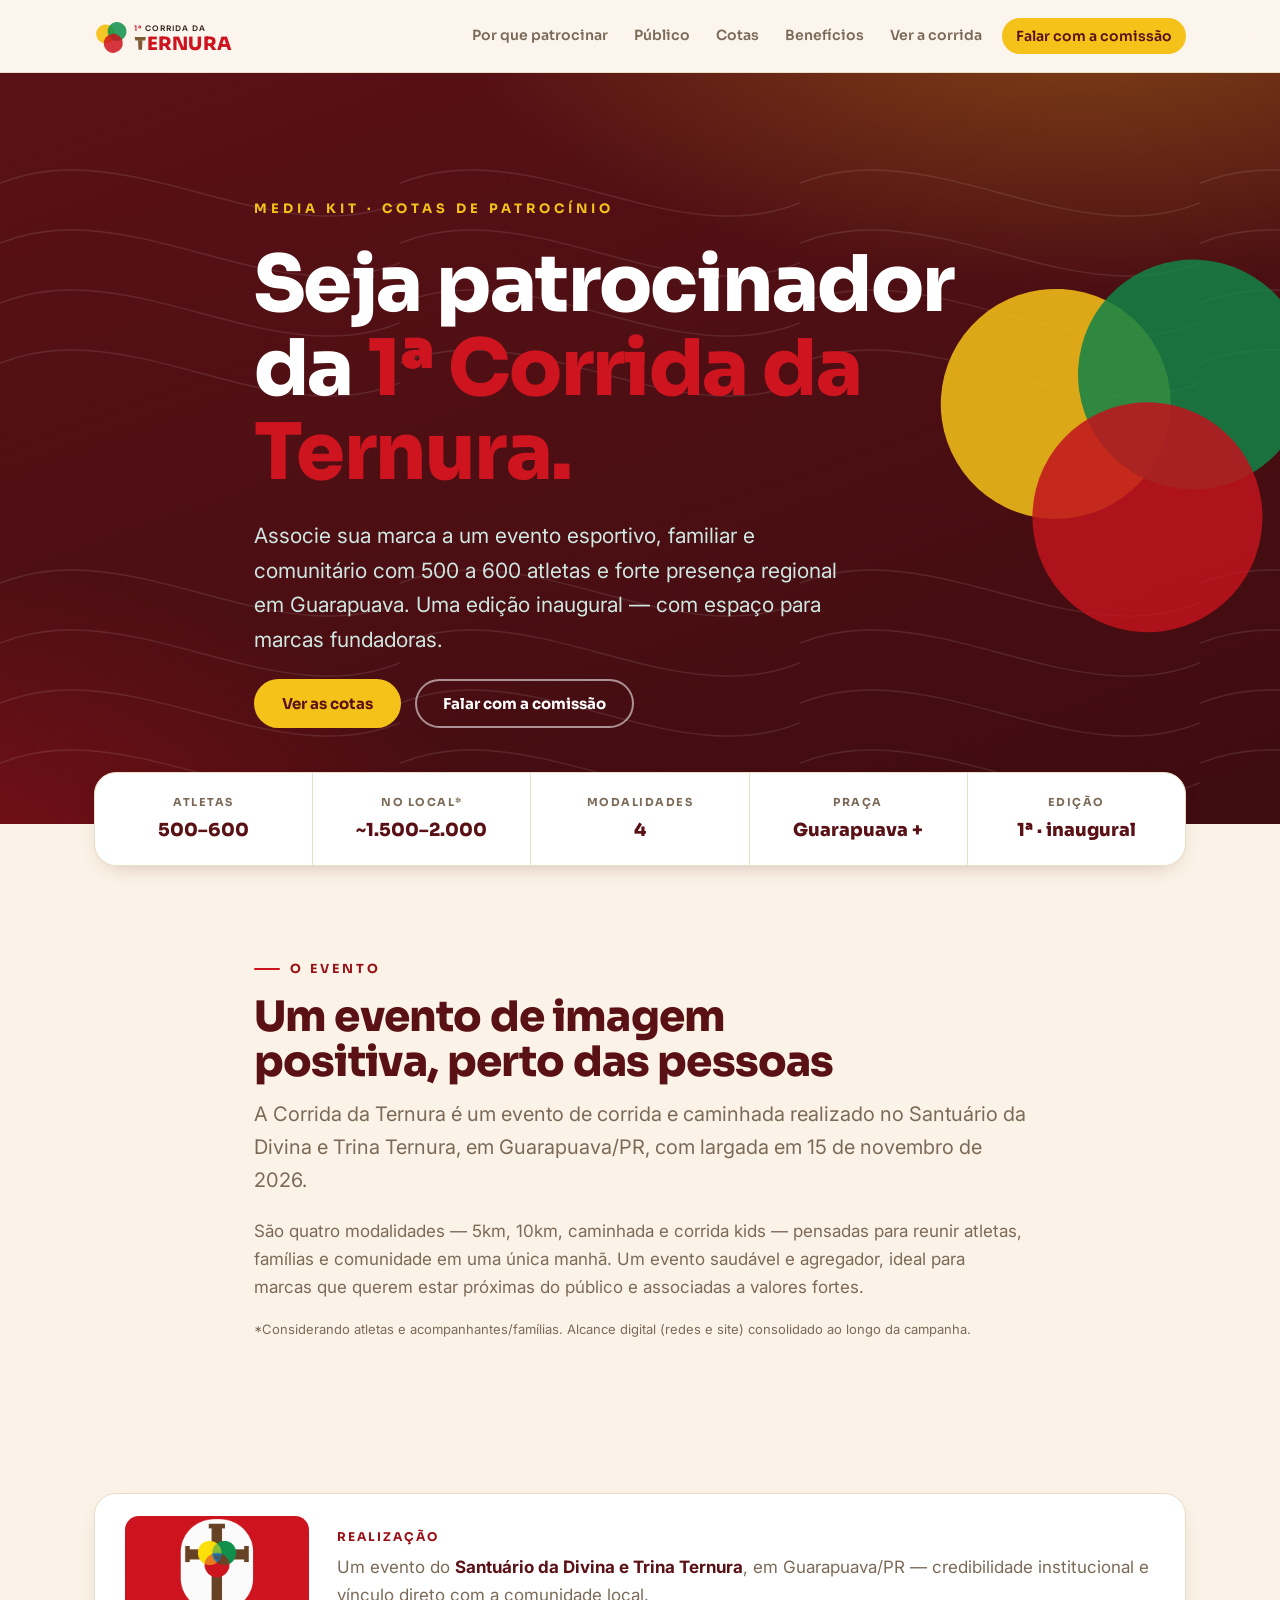
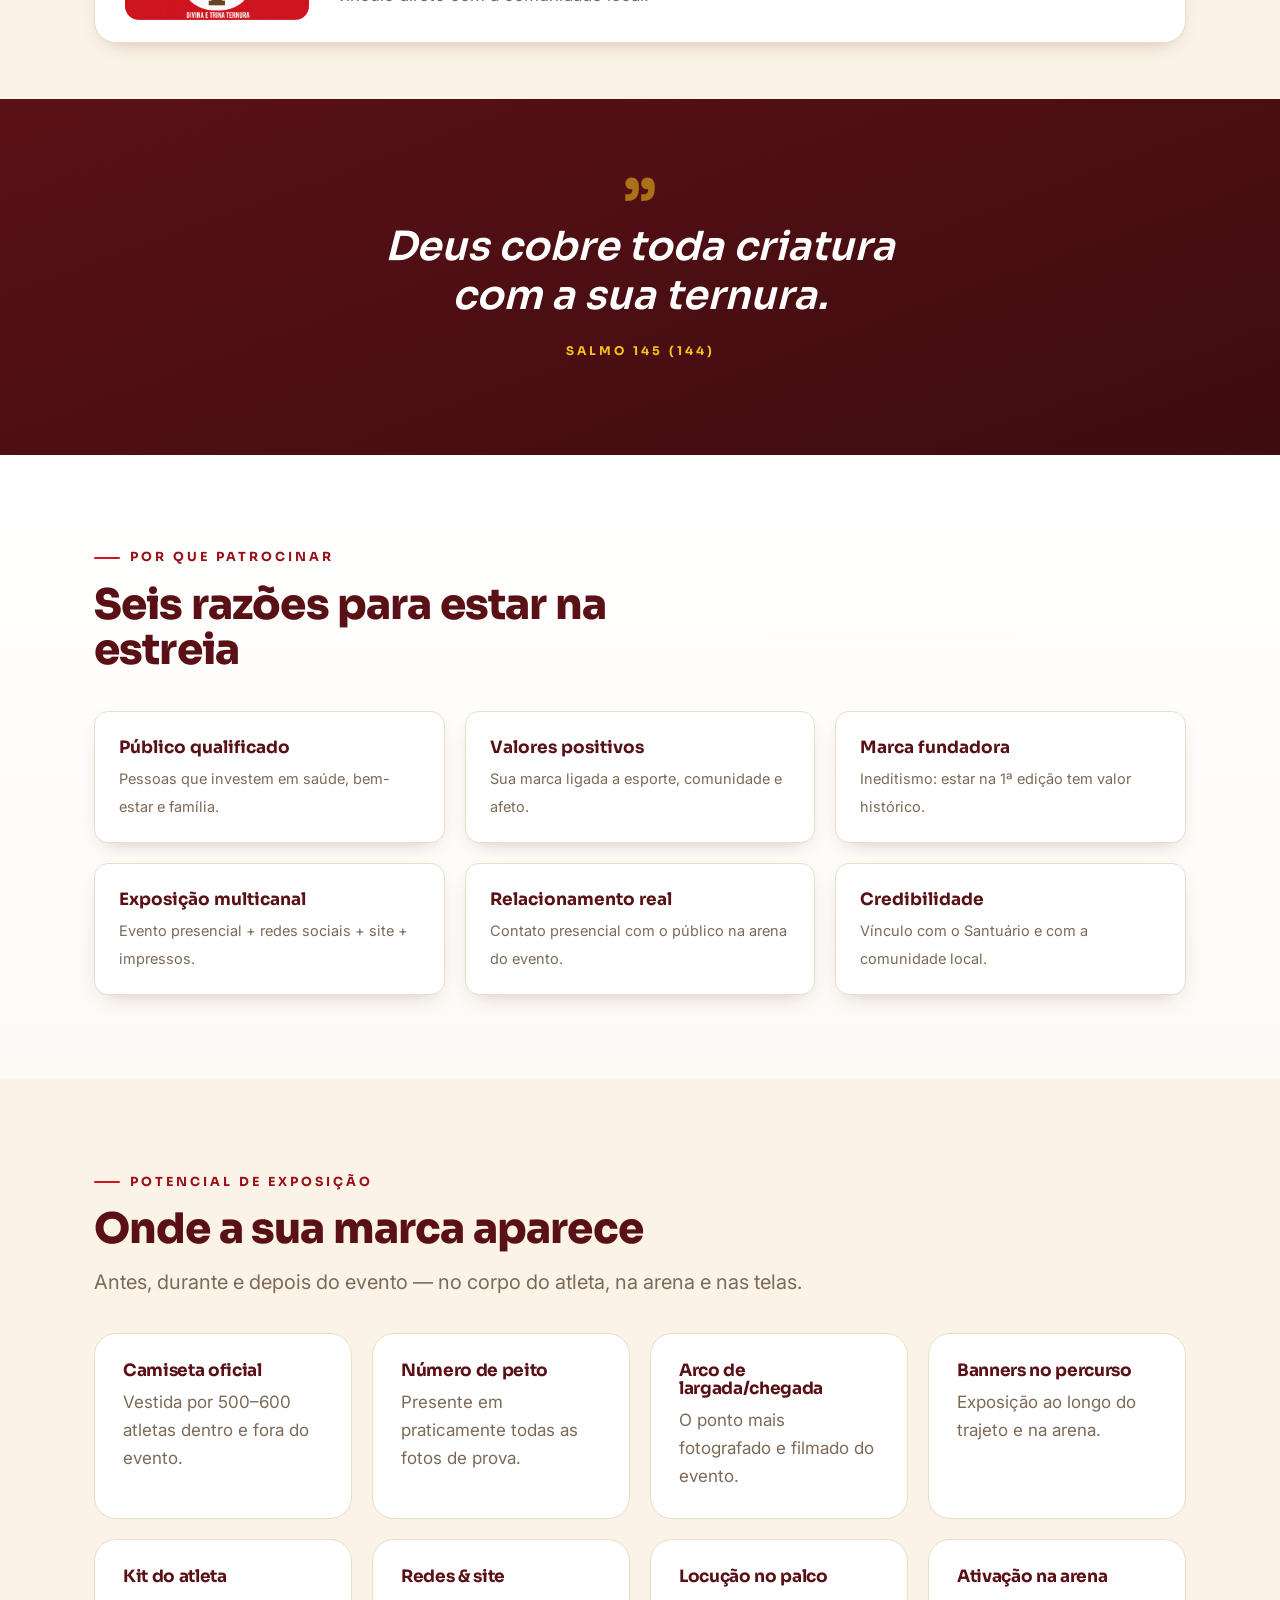
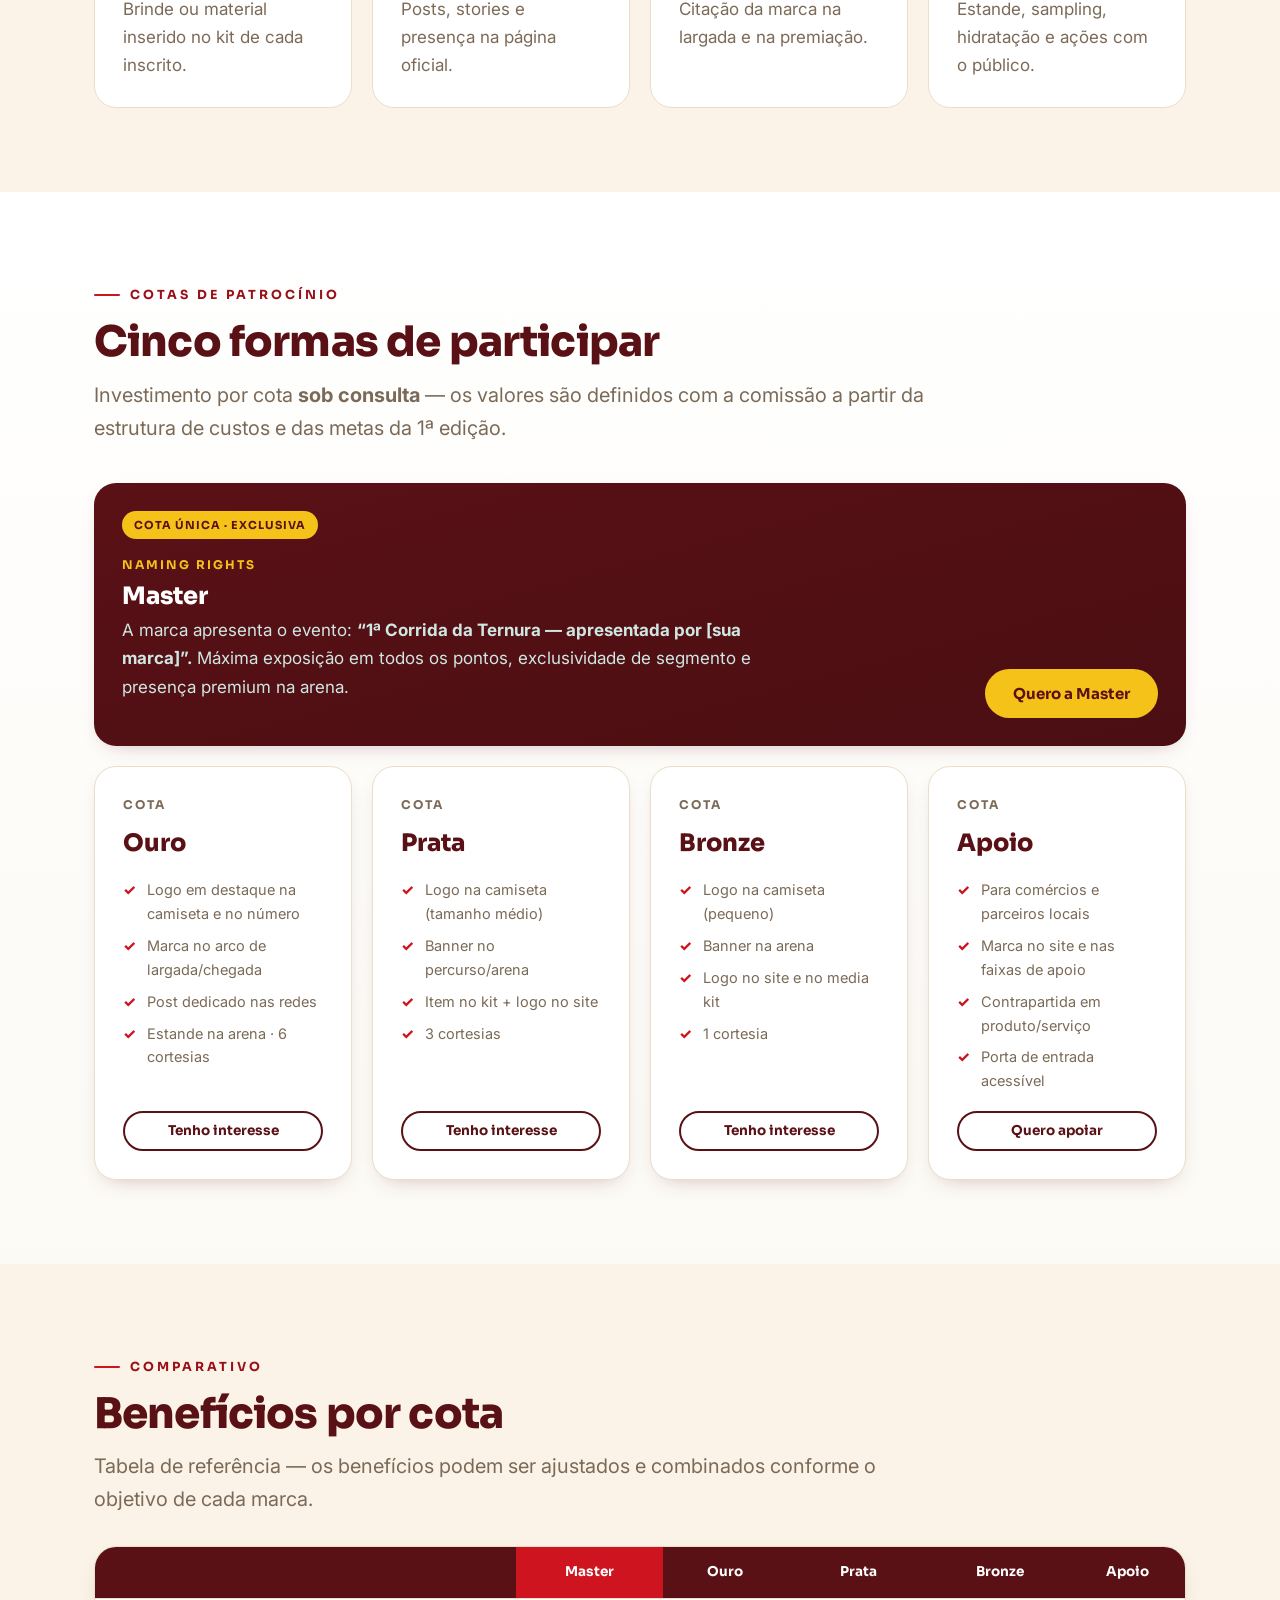
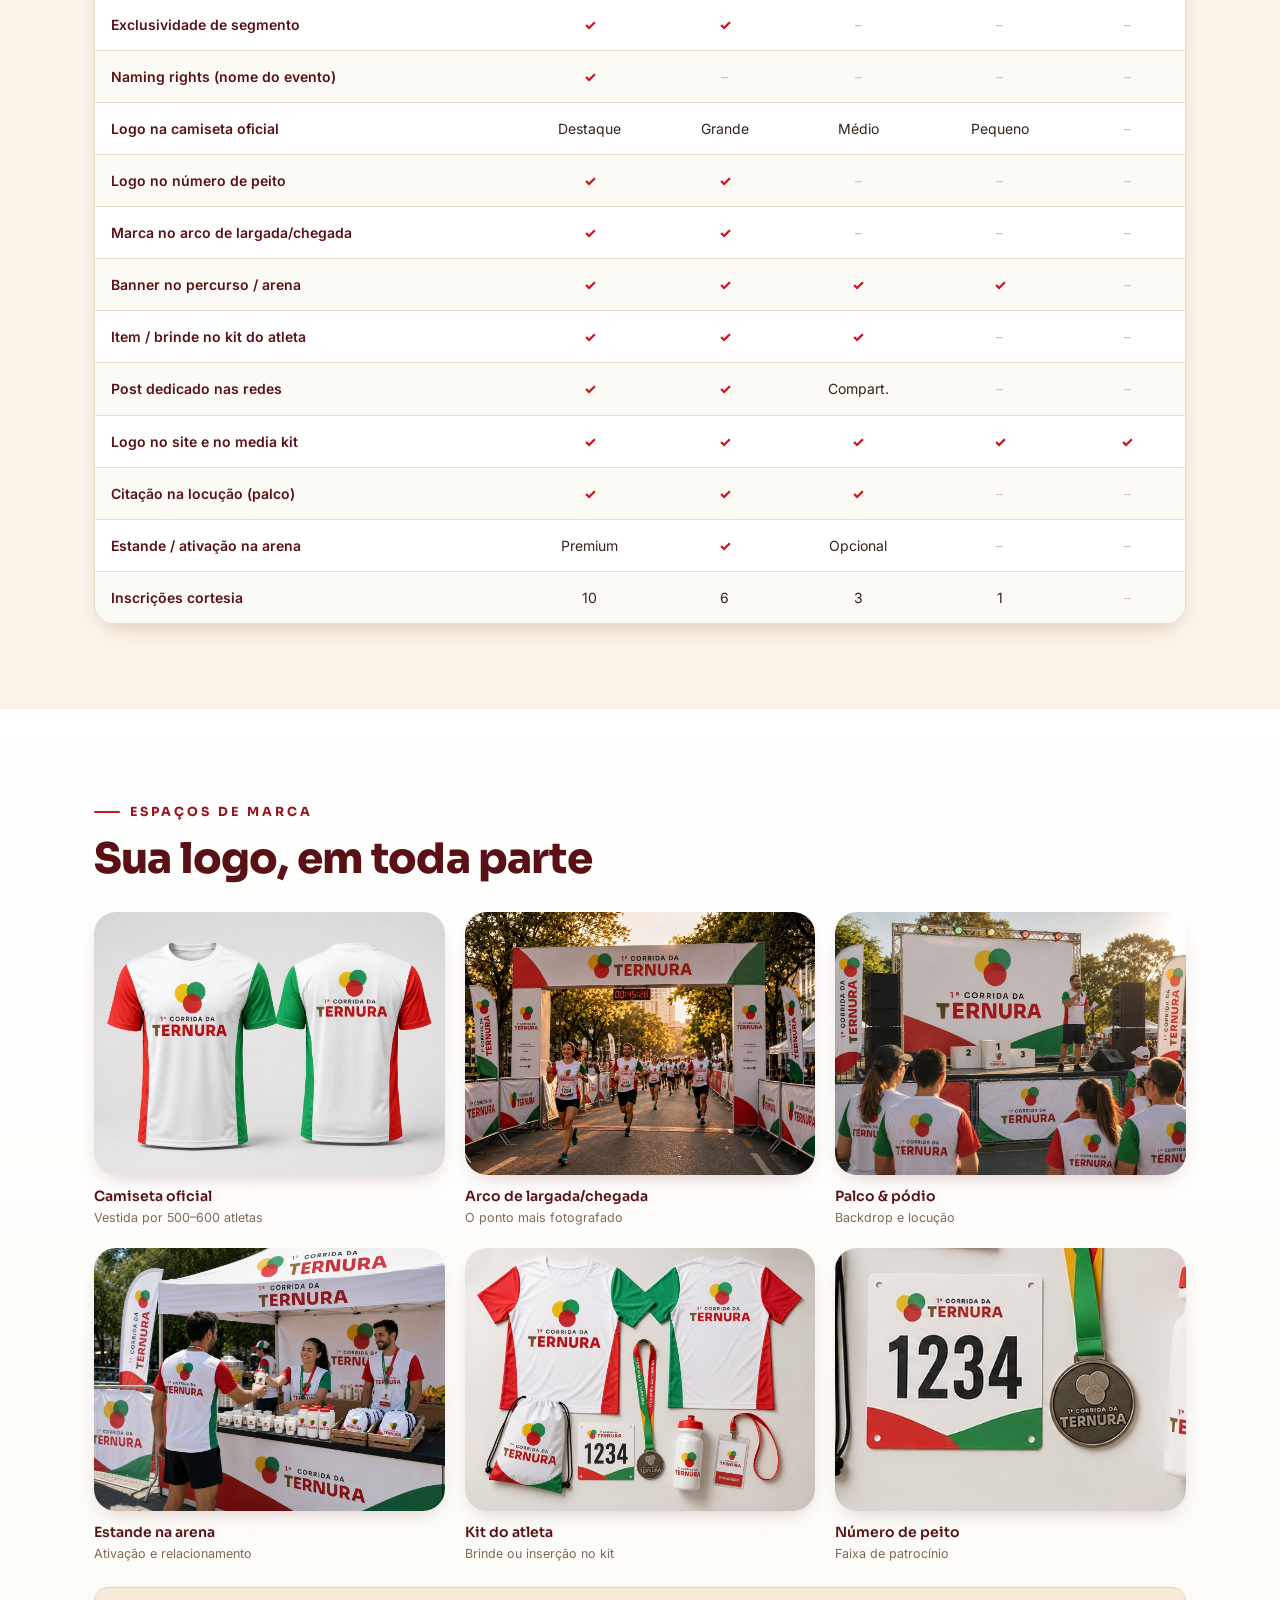
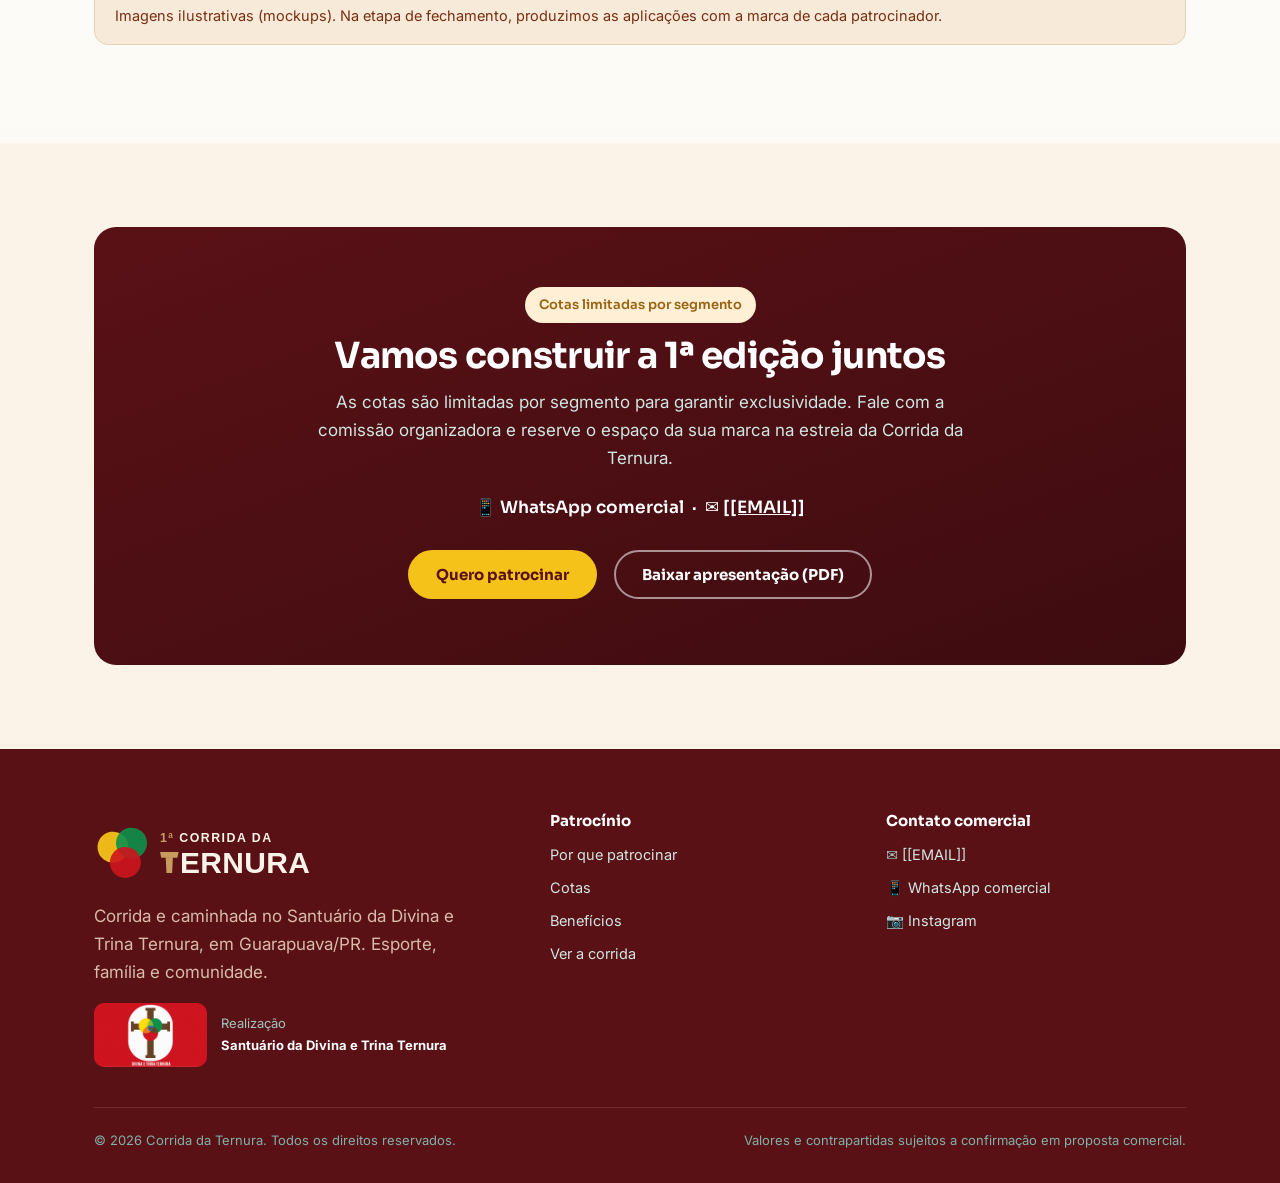
==== commit 889dee7e: "Add files via upload" ====
--- a/index.html
+++ b/index.html
@@ -10,9 +10,9 @@
 <meta property="og:title" content="Seja patrocinador da 1ª Corrida da Ternura">
 <meta property="og:description" content="500 a 600 atletas, forte presença regional e uma edição inaugural com espaço para marcas fundadoras.">
 <meta property="og:image" content="assets/og-image-mediakit.jpg"><!-- [[SUBSTITUIR]] 1200x630 -->
-<meta name="theme-color" content="#0B3B38">
-
-<link rel="icon" href="assets/favicon.svg" type="image/svg+xml">
+<meta name="theme-color" content="#5A1116">
+
+<link rel="icon" href="[data-uri]" type="image/svg+xml">
 <link rel="preconnect" href="https://fonts.googleapis.com">
 <link rel="preconnect" href="https://fonts.gstatic.com" crossorigin>
 <link href="https://fonts.googleapis.com/css2?family=Sora:wght@400;500;600;700;800&family=Inter:wght@400;500;600;700&display=swap" rel="stylesheet">
@@ -29,8 +29,12 @@
 <header class="site-header" id="header">
   <div class="container nav">
     <a class="brand" href="index.html" aria-label="1ª Corrida da Ternura — início">
-      <img src="assets/logo-simbolo.svg" alt="" width="36" height="36" aria-hidden="true">
-      <span>Corrida da Ternura</span>
+      <svg class="brand-logo" viewBox="0 0 641 200" xmlns="http://www.w3.org/2000/svg" role="img" aria-label="1ª Corrida da Ternura">
+        <g transform="translate(-55,-20.8) scale(0.9)"><g transform="rotate(-8 150 140)"><circle cx="120" cy="120" r="46" fill="#F5C21A" fill-opacity=".95"/><circle cx="176" cy="116" r="46" fill="#0E904C" fill-opacity=".85"/><circle cx="150" cy="170" r="46" fill="#CE141F" fill-opacity=".85"/></g></g>
+        <text x="176" y="78" font-family="Sora,'Segoe UI',sans-serif" font-size="33" font-weight="600" letter-spacing="4"><tspan fill="#CE141F">1ª </tspan><tspan fill="#33231A">CORRIDA DA</tspan></text>
+        <path d="M 176.5,104 L 225.7,104 L 222.7,119.1 L 179.5,119.1 Z" fill="#7D5C35"/><path d="M 191.5,118.1 L 210.7,118.1 L 208.7,160 L 193.5,160 Z" fill="#7D5C35"/>
+        <text x="229.5" y="160" font-family="Sora,'Segoe UI',sans-serif" font-size="80" font-weight="800" letter-spacing="1" fill="#CE141F">ERNURA</text>
+      </svg>
     </a>
     <button class="nav-toggle" id="navToggle" aria-label="Abrir menu" aria-expanded="false" aria-controls="navLinks">
       <svg width="26" height="26" viewBox="0 0 24 24" fill="none" stroke="currentColor" stroke-width="2.2" stroke-linecap="round"><path d="M3 6h18M3 12h18M3 18h18"/></svg>
@@ -90,6 +94,15 @@
         <img class="partner__logo" src="assets/img/santuario.png" alt="Santuário da Divina e Trina Ternura">
         <p class="partner__txt"><span class="partner__eyebrow">Realização</span>Um evento do <b>Santuário da Divina e Trina Ternura</b>, em Guarapuava/PR — credibilidade institucional e vínculo direto com a comunidade local.</p>
       </div>
+    </div>
+  </section>
+
+  <!-- ============ SALMO (lema) ============ -->
+  <section class="scripture">
+    <div class="container">
+      <div class="mark">”</div>
+      <blockquote>Deus cobre toda criatura com a sua ternura.</blockquote>
+      <span class="ref">Salmo 145 (144)</span>
     </div>
   </section>
 
@@ -253,7 +266,7 @@
     <div class="footer-grid">
       <div>
         <img src="assets/logo-negativa-branca.svg" alt="1ª Corrida da Ternura" style="width:240px;margin-bottom:14px">
-        <p style="color:#9FC4BE;max-width:34ch">Corrida e caminhada no Santuário da Divina e Trina Ternura, em Guarapuava/PR. Esporte, família e comunidade.</p>
+        <p style="color:#D8BBA8;max-width:34ch">Corrida e caminhada no Santuário da Divina e Trina Ternura, em Guarapuava/PR. Esporte, família e comunidade.</p>
         <div class="footer-partner">
           <img src="assets/img/santuario.png" alt="Santuário da Divina e Trina Ternura">
           <span>Realização<br><b style="color:#fff">Santuário da Divina e Trina Ternura</b></span>
--- a/css/styles.css
+++ b/css/styles.css
@@ -5,20 +5,25 @@
 
 /* ---------- Tokens ---------- */
 :root{
-  /* Cores da marca */
-  --teal:#0FB2A6;          /* cor de marca / grafismos */
-  --teal-deep:#0B3B38;     /* base escura / texto forte */
-  --teal-deeper:#08302D;   /* fundo escuro mais profundo */
-  --coral:#FF6A5A;         /* CTA / destaque quente */
-  --coral-ink:#D9432F;     /* coral escuro p/ texto sobre claro */
-  --amber:#FFB24C;         /* destaque / amanhecer / medalha */
-  --sand:#FBF6EE;          /* fundo claro quente */
-  --mist:#DBF1EC;          /* fundo suave / cards */
-  --graphite:#1E2A29;      /* texto corrido */
-  --muted:#5B6B69;         /* texto secundário */
+  /* Cores da marca — rebaseadas na logo do Santuário da Divina e Trina Ternura */
+  --teal:#CE141F;          /* vermelho litúrgico — cor de marca */
+  --teal-deep:#5A1116;     /* vinho profundo — base escura / texto forte */
+  --teal-deeper:#3E0C10;   /* vinho mais profundo */
+  --coral:#CE141F;         /* CTA — vermelho */
+  --coral-ink:#9B0F17;     /* vermelho escuro p/ texto sobre claro */
+  --amber:#F5C21A;         /* amarelo da Trindade / destaque / medalha */
+  --sand:#FBF3E7;          /* creme — fundo claro quente */
+  --mist:#F7EAD8;          /* creme suave / cards */
+  --graphite:#33231A;      /* espresso — texto corrido */
+  --muted:#7C6A58;         /* texto secundário */
   --white:#fff;
-  --line:#E7E0D4;          /* linhas / bordas claras */
-  --line-dark:#1C4B46;     /* linhas no escuro */
+  --line:#EADEC9;          /* linhas / bordas claras */
+  --line-dark:#6E2A2E;     /* linhas no escuro (vinho) */
+  /* Trindade + franciscano (acentos) */
+  --gold:#F5C21A;          /* amarelo (Pai) */
+  --green:#0E904C;         /* verde (Filho) */
+  --blue:#1776B8;          /* azul mariano ("M") */
+  --wood:#7D5C35;          /* madeira — cruz/Tau franciscano */
 
   /* Tipografia */
   --font-display:'Sora','Segoe UI',system-ui,-apple-system,sans-serif;
@@ -27,8 +32,8 @@
   /* Formas & sombras */
   --radius:22px;
   --radius-sm:14px;
-  --shadow:0 20px 50px -24px rgba(11,59,56,.45);
-  --shadow-sm:0 8px 22px -12px rgba(11,59,56,.35);
+  --shadow:0 20px 50px -24px rgba(90,17,22,.45);
+  --shadow-sm:0 8px 22px -12px rgba(90,17,22,.35);
 
   /* Layout */
   --maxw:1140px;
@@ -60,6 +65,8 @@
 .nav{display:flex;align-items:center;gap:18px;height:var(--header-h)}
 .brand{display:flex;align-items:center;gap:10px;font-family:var(--font-display);font-weight:800;font-size:16px;color:var(--teal-deep);white-space:nowrap}
 .brand svg,.brand img{height:34px;width:auto;flex:none}
+.brand svg.brand-logo{height:46px;width:auto}
+@media(max-width:520px){.brand svg.brand-logo{height:38px}}
 .site-header.on-dark .brand{color:var(--white)}
 .nav-links{display:flex;align-items:center;gap:2px;margin-left:auto}
 .nav-links a{font-family:var(--font-display);font-weight:600;font-size:14px;color:var(--muted);padding:9px 12px;border-radius:999px;transition:.15s;white-space:nowrap}
@@ -80,7 +87,7 @@
 }
 .btn:hover{transform:translateY(-2px)}
 .btn--primary{background:var(--coral);color:#fff;box-shadow:0 12px 26px -12px rgba(255,106,90,.8)}
-.btn--primary:hover{background:#ff5945}
+.btn--primary:hover{background:#A5101A}
 .btn--amber{background:var(--amber);color:var(--teal-deep)}
 .btn--amber:hover{background:#ffa733}
 .btn--dark{background:var(--teal-deep);color:#fff}
@@ -91,6 +98,13 @@
 .btn--ghost-light:hover{background:#fff;color:var(--teal-deep);border-color:#fff}
 .btn--sm{padding:11px 18px;font-size:13.5px}
 .btn--block{width:100%}
+/* contraste garantido dos botões dentro do menu (vence a especificidade de .nav-links a) */
+.nav-links a.btn--primary,.nav-links a.btn--dark{color:#fff}
+.nav-links a.btn--amber{color:var(--teal-deep)}
+.nav-links a.btn--ghost{color:var(--teal-deep)}
+.nav-links a.btn:hover{background:var(--teal-deeper)}
+.nav-links a.btn--primary:hover{background:#A5101A;color:#fff}
+.nav-links a.btn--amber:hover{background:#E3A200;color:var(--teal-deep)}
 
 /* ---------- Seções ---------- */
 .section{padding:84px 0}
@@ -128,15 +142,15 @@
 /* ---------- Hero ---------- */
 .hero{position:relative;overflow:hidden;color:var(--sand);
   background:
-    radial-gradient(90% 70% at 85% -10%, rgba(255,178,76,.42), transparent 55%),
-    radial-gradient(80% 80% at -5% 110%, rgba(15,178,166,.30), transparent 55%),
-    linear-gradient(160deg,#0B3B38 0%, #0E4A45 100%);
+    radial-gradient(90% 70% at 85% -10%, rgba(245,194,26,.30), transparent 55%),
+    radial-gradient(80% 80% at -5% 110%, rgba(206,20,31,.38), transparent 55%),
+    linear-gradient(160deg,#5A1116 0%, #3E0C10 100%);
 }
 .hero::after{ /* textura de curvas de nível sutis */
   content:"";position:absolute;inset:0;opacity:.10;pointer-events:none;
   background-image:url("data:image/svg+xml,%3Csvg xmlns='http://www.w3.org/2000/svg' width='400' height='400'%3E%3Cg fill='none' stroke='%23ffffff' stroke-width='1.4'%3E%3Cpath d='M-20 120 C120 40 280 200 420 120'/%3E%3Cpath d='M-20 180 C120 100 280 260 420 180'/%3E%3Cpath d='M-20 240 C120 160 280 320 420 240'/%3E%3Cpath d='M-20 300 C120 220 280 380 420 300'/%3E%3C/g%3E%3C/svg%3E");
 }
-.hero__inner{position:relative;z-index:2;padding:clamp(64px,10vw,120px) 0 clamp(56px,8vw,96px);max-width:760px}
+.hero__inner{position:relative;z-index:2;padding-top:clamp(64px,10vw,120px);padding-bottom:clamp(56px,8vw,96px);max-width:760px}
 .hero__eyebrow{color:var(--amber);font-family:var(--font-display);font-weight:700;letter-spacing:4px;text-transform:uppercase;font-size:13px}
 .hero h1{color:#fff;font-size:clamp(40px,8vw,78px);font-weight:800;margin:.28em 0 .3em}
 .hero h1 em{font-style:normal;color:var(--teal)}
@@ -159,10 +173,10 @@
 /* ---------- Modalidades ---------- */
 .mod{position:relative;background:#fff;border:1px solid var(--line);border-radius:var(--radius);padding:26px;box-shadow:var(--shadow-sm);overflow:hidden}
 .mod::before{content:"";position:absolute;left:0;top:0;bottom:0;width:6px;background:var(--teal)}
-.mod--5::before{background:var(--teal)}
-.mod--10::before{background:var(--coral)}
-.mod--cam::before{background:var(--amber)}
-.mod--kids::before{background:#5AC9BC}
+.mod--5::before{background:var(--gold)}
+.mod--10::before{background:var(--teal)}
+.mod--cam::before{background:var(--green)}
+.mod--kids::before{background:var(--blue)}
 .mod .tag{font-family:var(--font-display);font-weight:700;font-size:11px;letter-spacing:1.5px;text-transform:uppercase;color:var(--muted)}
 .mod .dist{font-family:var(--font-display);font-weight:800;font-size:30px;color:var(--teal-deep);margin:2px 0 8px}
 .mod p{color:var(--muted);margin:0;font-size:15px}
@@ -210,7 +224,7 @@
 .tier li{position:relative;padding-left:24px;margin-bottom:8px;color:var(--muted);font-size:14.5px}
 .tier li::before{content:"✓";position:absolute;left:0;color:var(--teal);font-weight:800}
 .tier .btn{margin-top:auto}
-.tier--master{background:linear-gradient(165deg,#0B3B38,#0E4A45);border:0;color:#fff}
+.tier--master{background:linear-gradient(165deg,#5A1116,#4A0E12);border:0;color:#fff}
 .tier--master .name{color:#fff}.tier--master .lvl{color:var(--amber)}
 .tier--master p,.tier--master li{color:#CFE7E2}
 .tier--master li::before{color:var(--amber)}
@@ -242,7 +256,13 @@
 .sponsor-slot{height:56px;width:150px;background:#fff;border:1px solid var(--line);border-radius:12px;display:grid;place-items:center;color:var(--muted);font-size:12px}
 
 /* ---------- Nota ---------- */
-.note{background:var(--mist);border:1px solid #C7E9E0;border-radius:var(--radius-sm);padding:16px 20px;color:#0B6B5C;font-size:14.5px}
+.note{background:var(--mist);border:1px solid #E6D3B8;border-radius:var(--radius-sm);padding:16px 20px;color:#7A2E12;font-size:14.5px}
+
+/* ---------- Faixa de Escritura (Salmo) ---------- */
+.scripture{background:linear-gradient(160deg,var(--teal-deep),var(--teal-deeper));color:var(--sand);text-align:center;padding:clamp(52px,9vw,92px) 0}
+.scripture .mark{font-family:var(--font-display);font-weight:800;font-size:64px;line-height:.4;color:var(--amber);opacity:.55;height:32px}
+.scripture blockquote{margin:0 auto;font-family:var(--font-display);font-weight:600;font-style:italic;font-size:clamp(22px,4.2vw,40px);line-height:1.22;max-width:19ch;color:#fff}
+.scripture .ref{display:inline-block;margin-top:20px;font-family:var(--font-display);font-weight:700;font-size:12px;letter-spacing:3px;text-transform:uppercase;color:var(--amber)}
 .badge-soon{display:inline-block;background:#FFEFD4;color:#9A6412;font-family:var(--font-display);font-weight:700;font-size:11px;letter-spacing:1px;text-transform:uppercase;padding:4px 10px;border-radius:999px}
 
 /* ---------- Rodapé ---------- */
@@ -271,7 +291,7 @@
   .nav-links a{padding:14px 12px;font-size:16px;border-radius:12px}
   .nav-links a:hover{background:var(--mist)}
   .nav-cta{margin:8px 0 0}
-  .site-header:not(.scrolled){background:rgba(11,59,56,.0)}
+  .site-header:not(.scrolled){background:rgba(90,17,22,.0)}
   .site-header.menu-open{background:var(--sand)}
   .site-header.menu-open .brand,.site-header.menu-open .nav-toggle{color:var(--teal-deep)}
 }
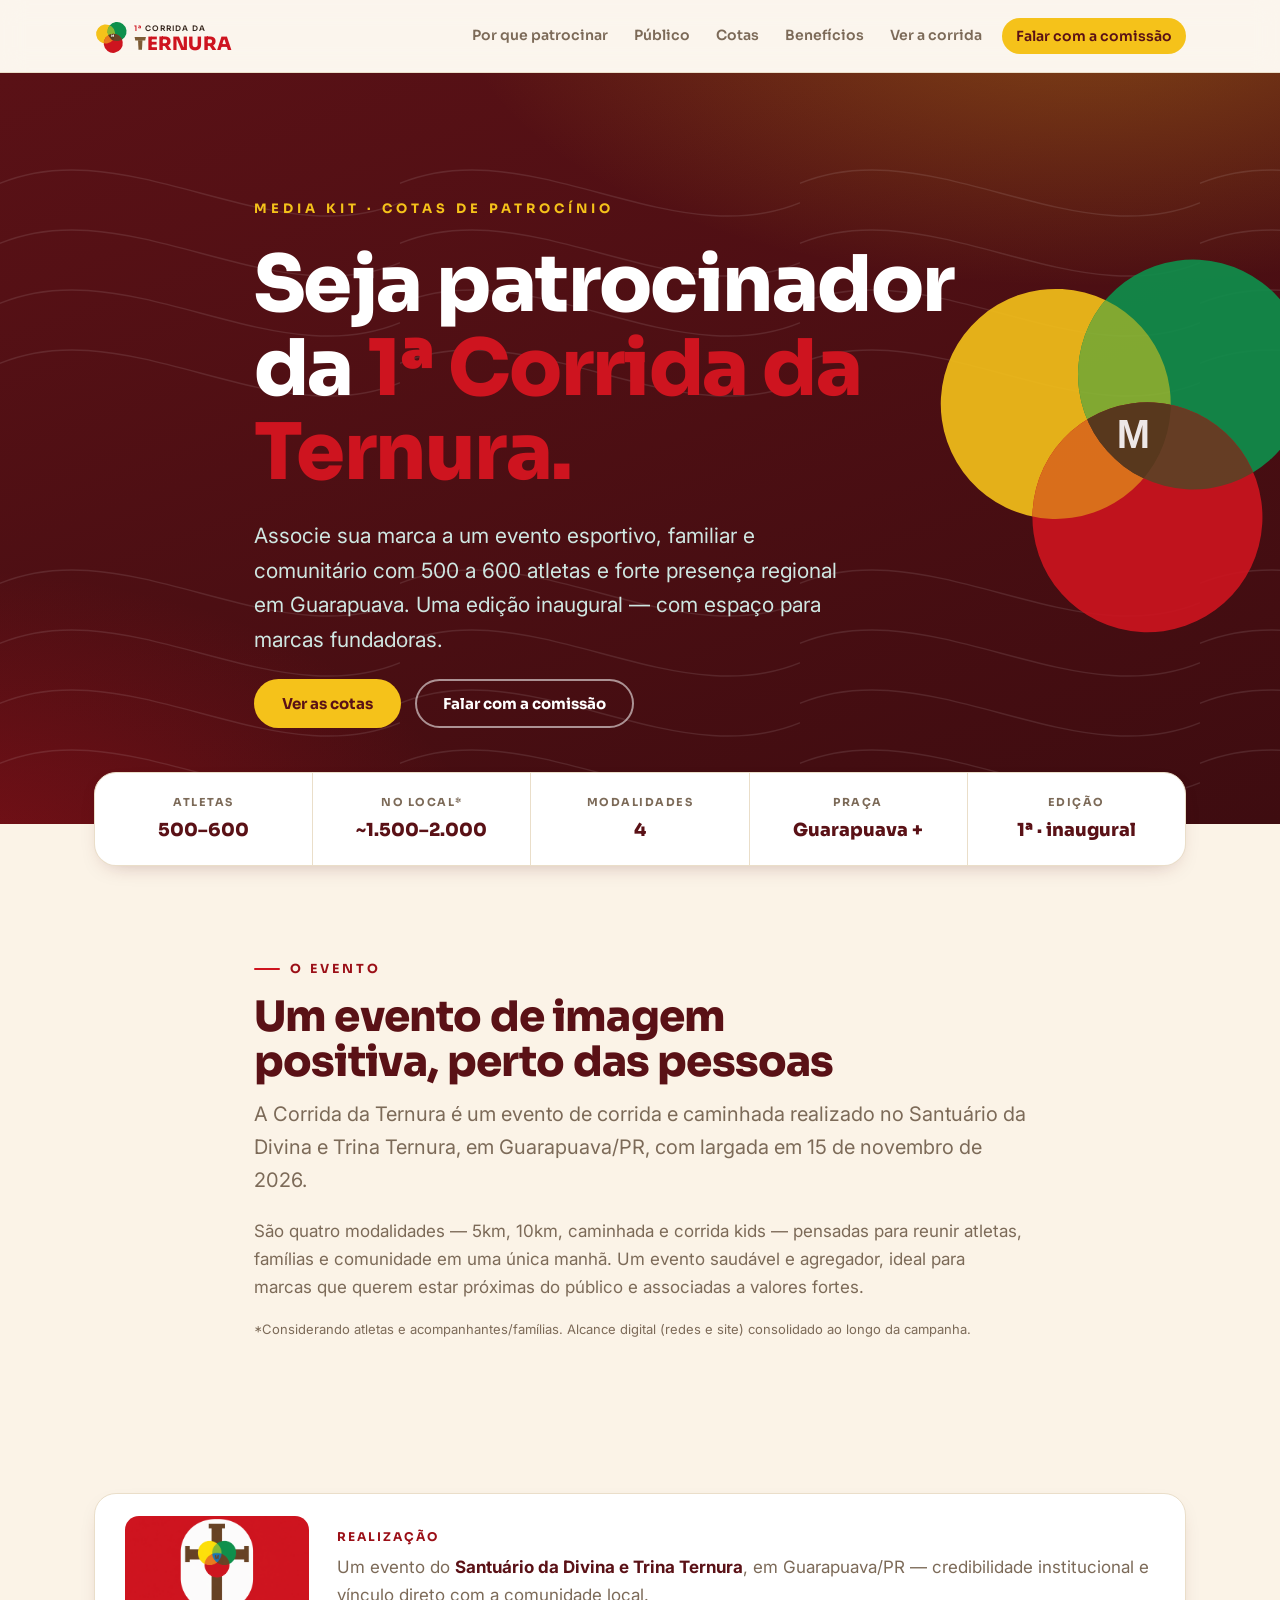
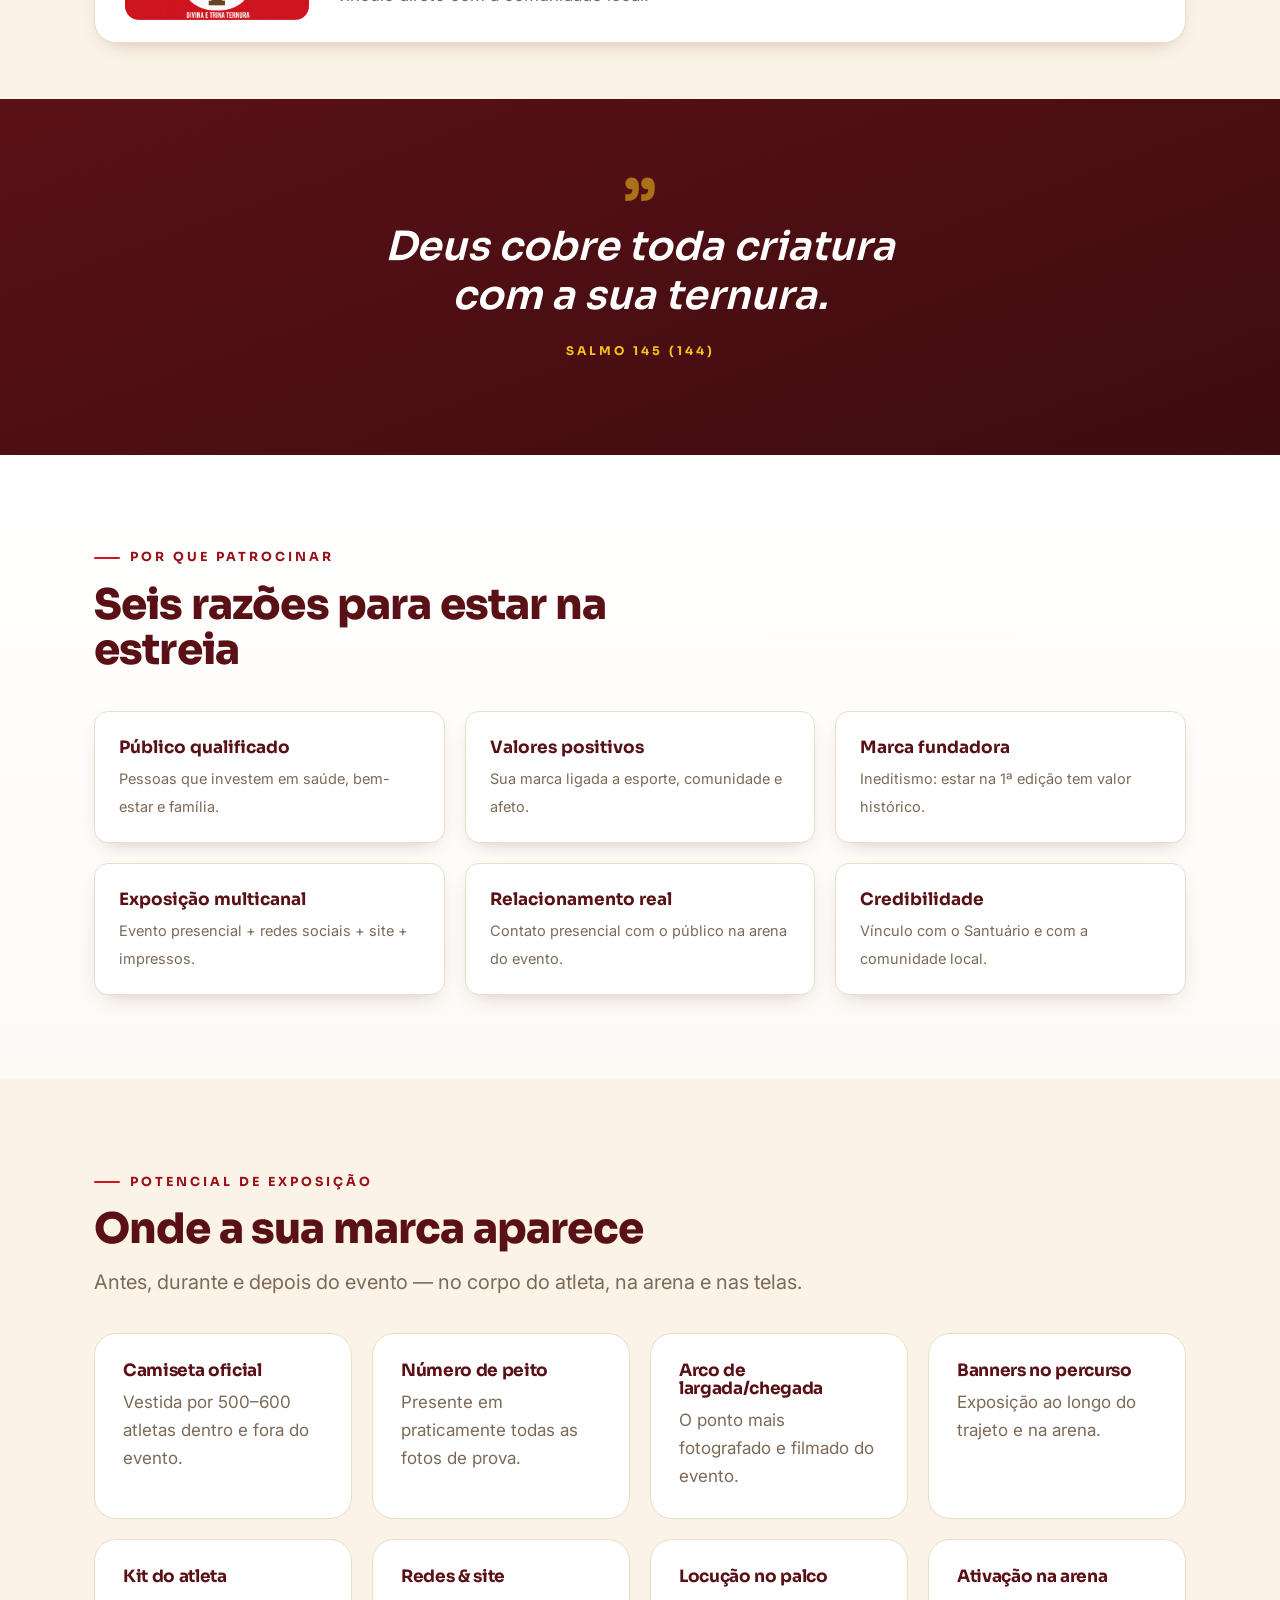
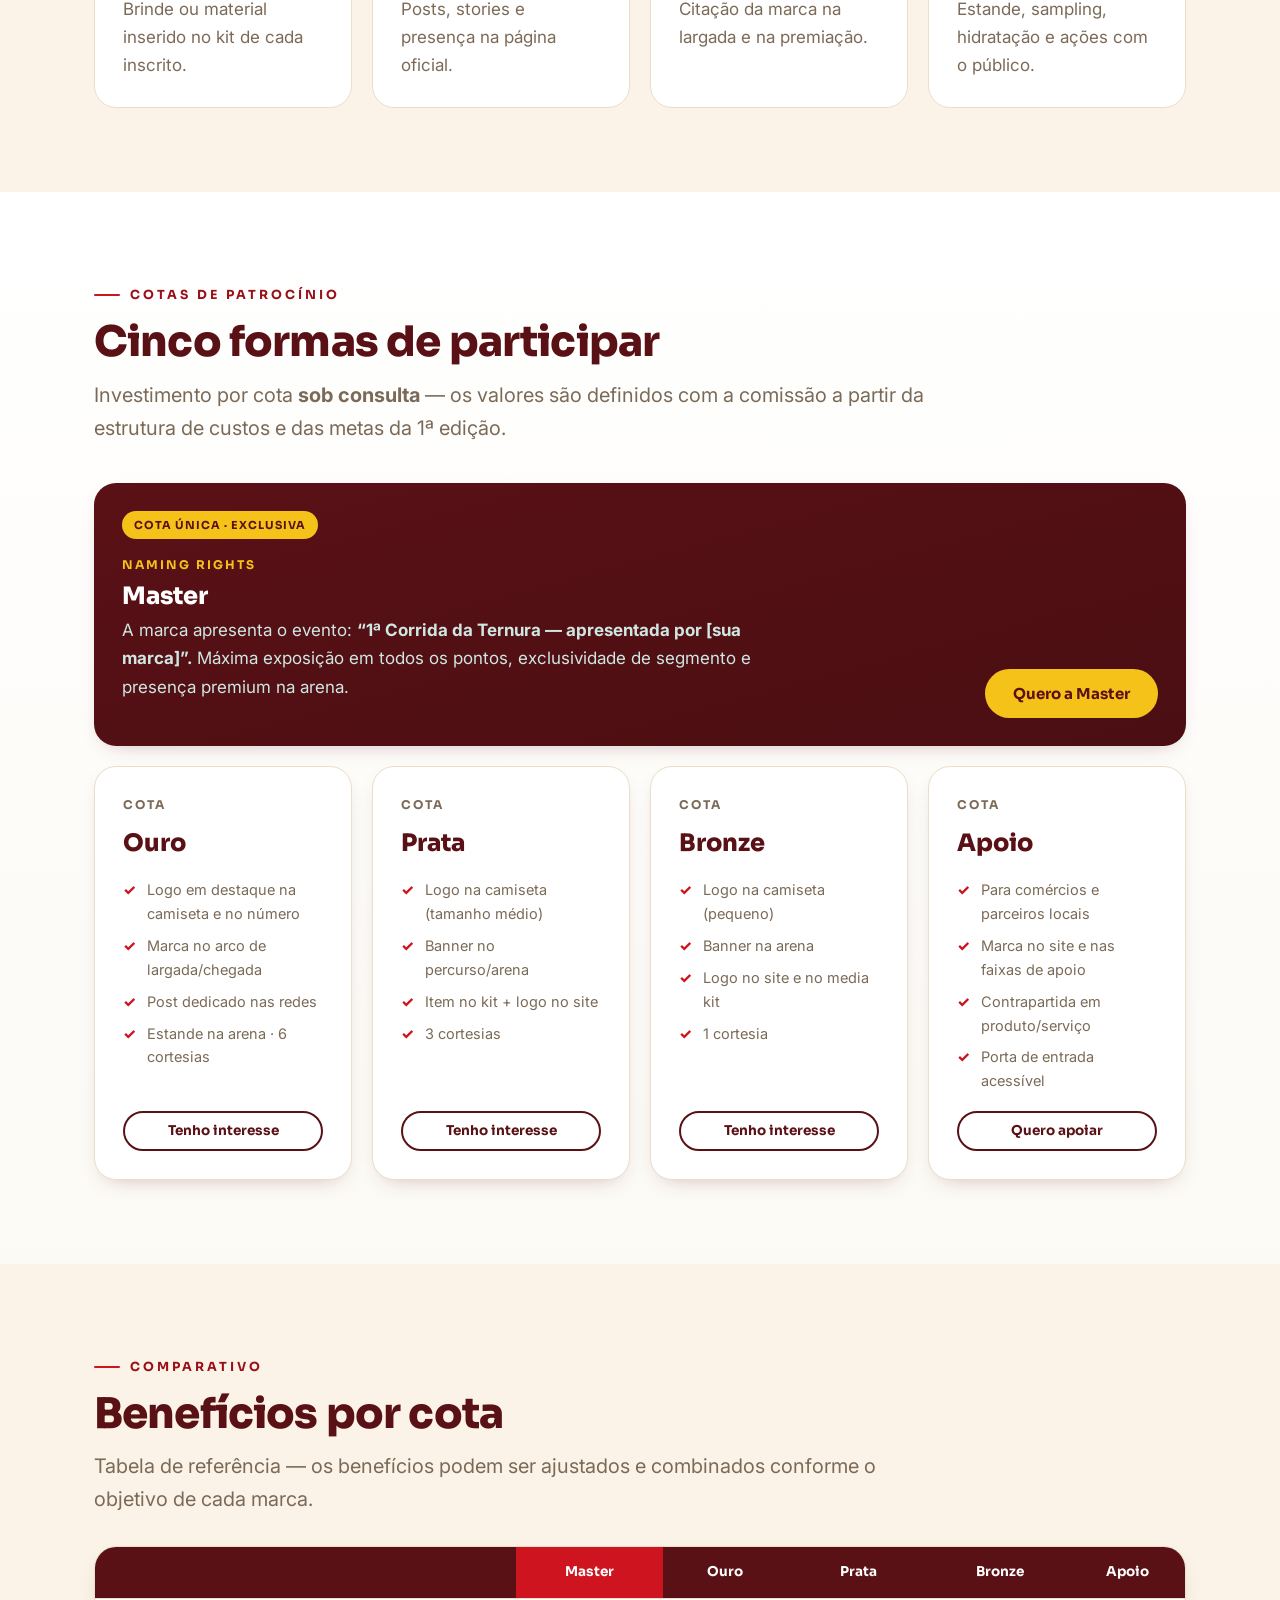
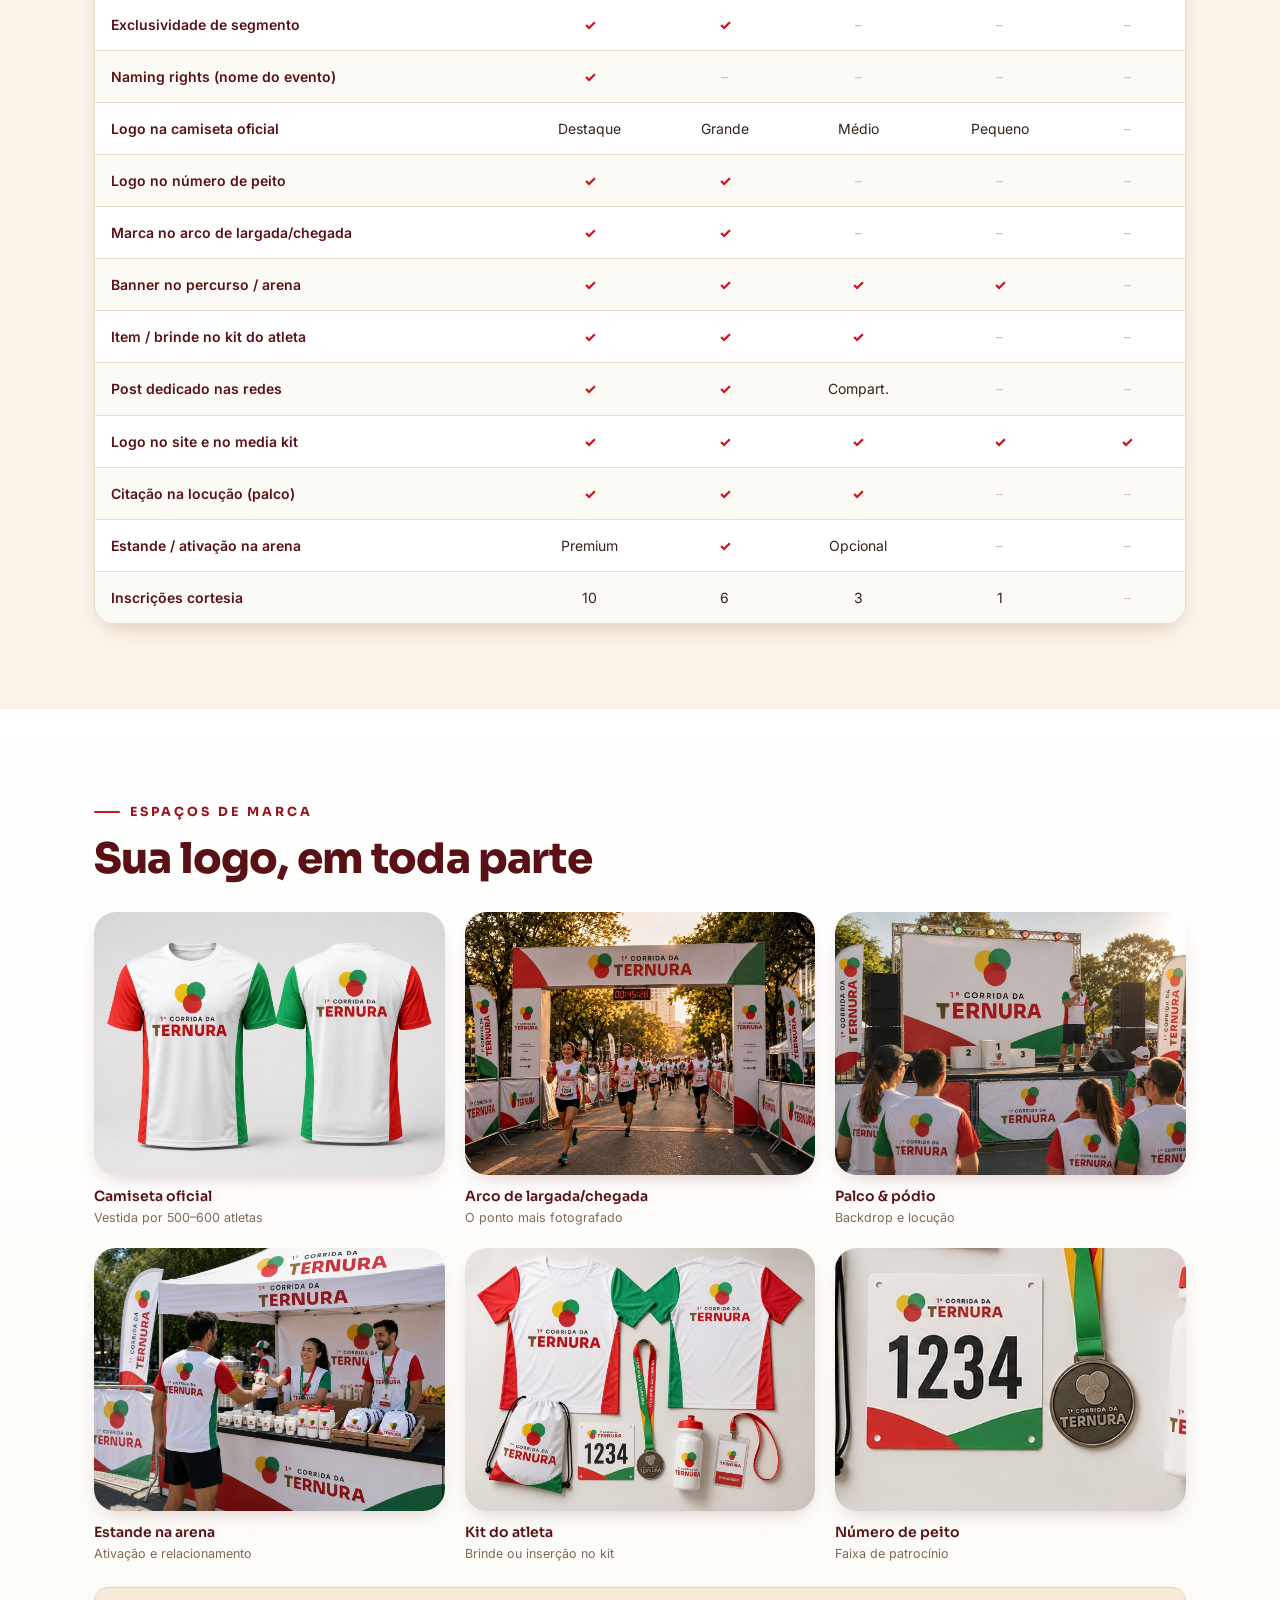
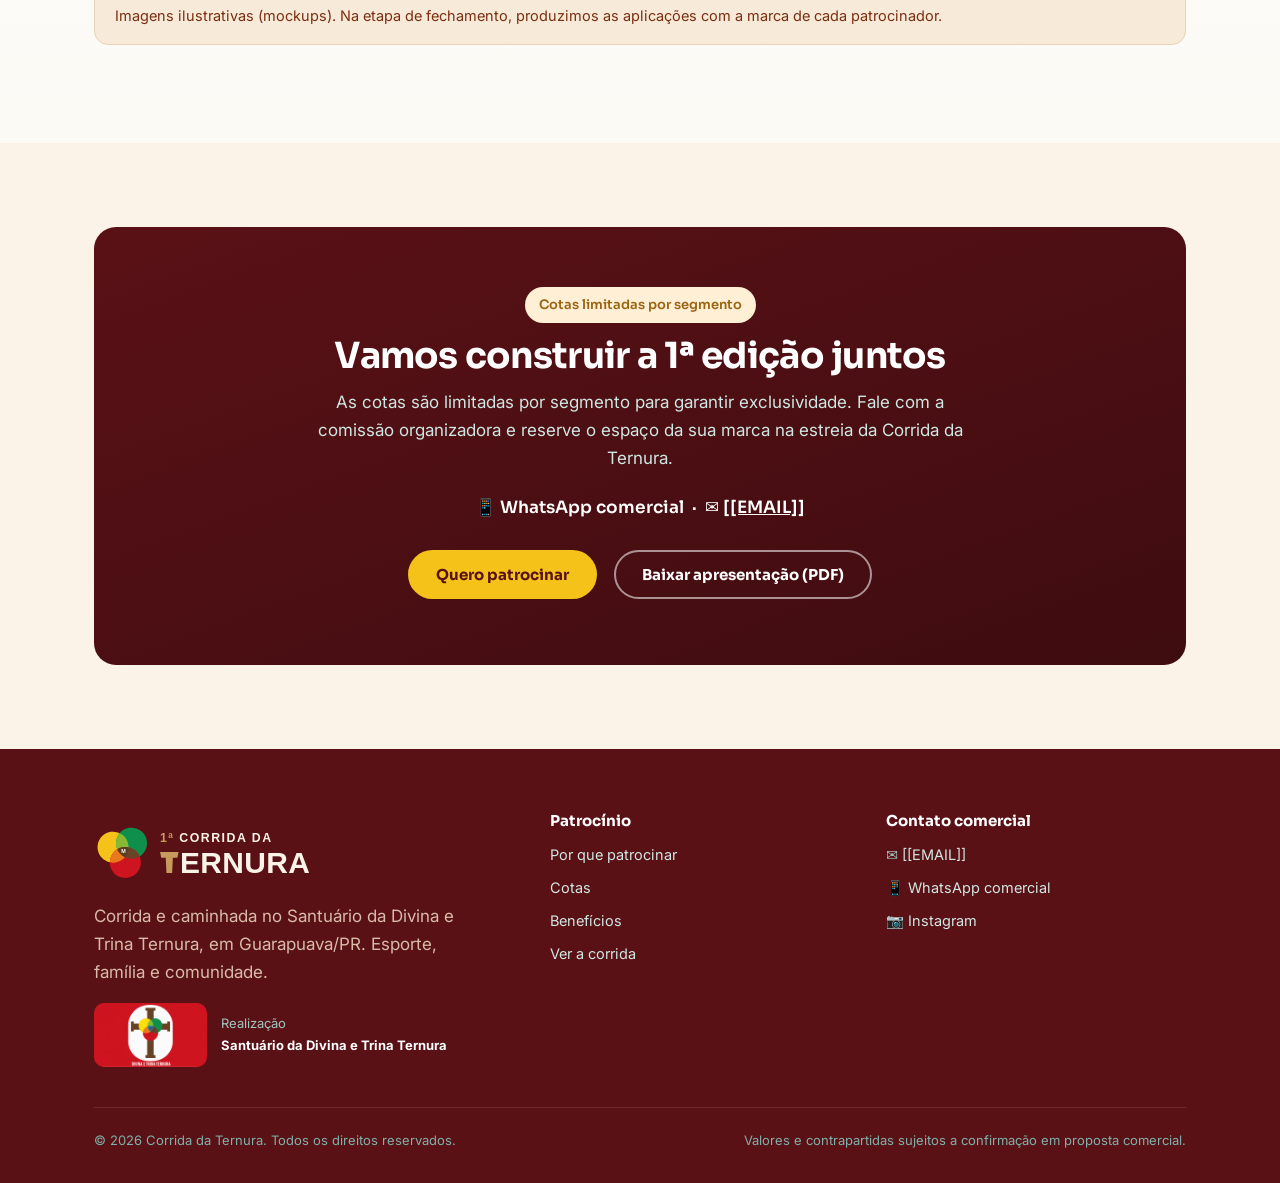
==== commit 5f5037b3: "Add files via upload" ====
--- a/index.html
+++ b/index.html
@@ -30,7 +30,7 @@
   <div class="container nav">
     <a class="brand" href="index.html" aria-label="1ª Corrida da Ternura — início">
       <svg class="brand-logo" viewBox="0 0 641 200" xmlns="http://www.w3.org/2000/svg" role="img" aria-label="1ª Corrida da Ternura">
-        <g transform="translate(-55,-20.8) scale(0.9)"><g transform="rotate(-8 150 140)"><circle cx="120" cy="120" r="46" fill="#F5C21A" fill-opacity=".95"/><circle cx="176" cy="116" r="46" fill="#0E904C" fill-opacity=".85"/><circle cx="150" cy="170" r="46" fill="#CE141F" fill-opacity=".85"/></g></g>
+        <g transform="translate(-55,-20.8) scale(0.9)"><g transform="rotate(-8 150 140)"><defs><clipPath id="cY"><circle cx="120" cy="120" r="46"/></clipPath><clipPath id="cG"><circle cx="176" cy="116" r="46"/></clipPath></defs><circle cx="120" cy="120" r="46" fill="#F5C21A"/><circle cx="176" cy="116" r="46" fill="#0E904C"/><circle cx="150" cy="170" r="46" fill="#CE141F"/><circle cx="176" cy="116" r="46" fill="#88B935" clip-path="url(#cY)"/><circle cx="150" cy="170" r="46" fill="#E9791D" clip-path="url(#cY)"/><circle cx="150" cy="170" r="46" fill="#694326" clip-path="url(#cG)"/><g clip-path="url(#cY)"><circle cx="150" cy="170" r="46" fill="#5A3D1F" clip-path="url(#cG)"/></g></g><text data-m="center" x="148.6" y="136.3" text-anchor="middle" dominant-baseline="central" font-family="Sora,'Segoe UI',sans-serif" font-weight="800" font-size="16" fill="#FFFFFF">M</text></g>
         <text x="176" y="78" font-family="Sora,'Segoe UI',sans-serif" font-size="33" font-weight="600" letter-spacing="4"><tspan fill="#CE141F">1ª </tspan><tspan fill="#33231A">CORRIDA DA</tspan></text>
         <path d="M 176.5,104 L 225.7,104 L 222.7,119.1 L 179.5,119.1 Z" fill="#7D5C35"/><path d="M 191.5,118.1 L 210.7,118.1 L 208.7,160 L 193.5,160 Z" fill="#7D5C35"/>
         <text x="229.5" y="160" font-family="Sora,'Segoe UI',sans-serif" font-size="80" font-weight="800" letter-spacing="1" fill="#CE141F">ERNURA</text>
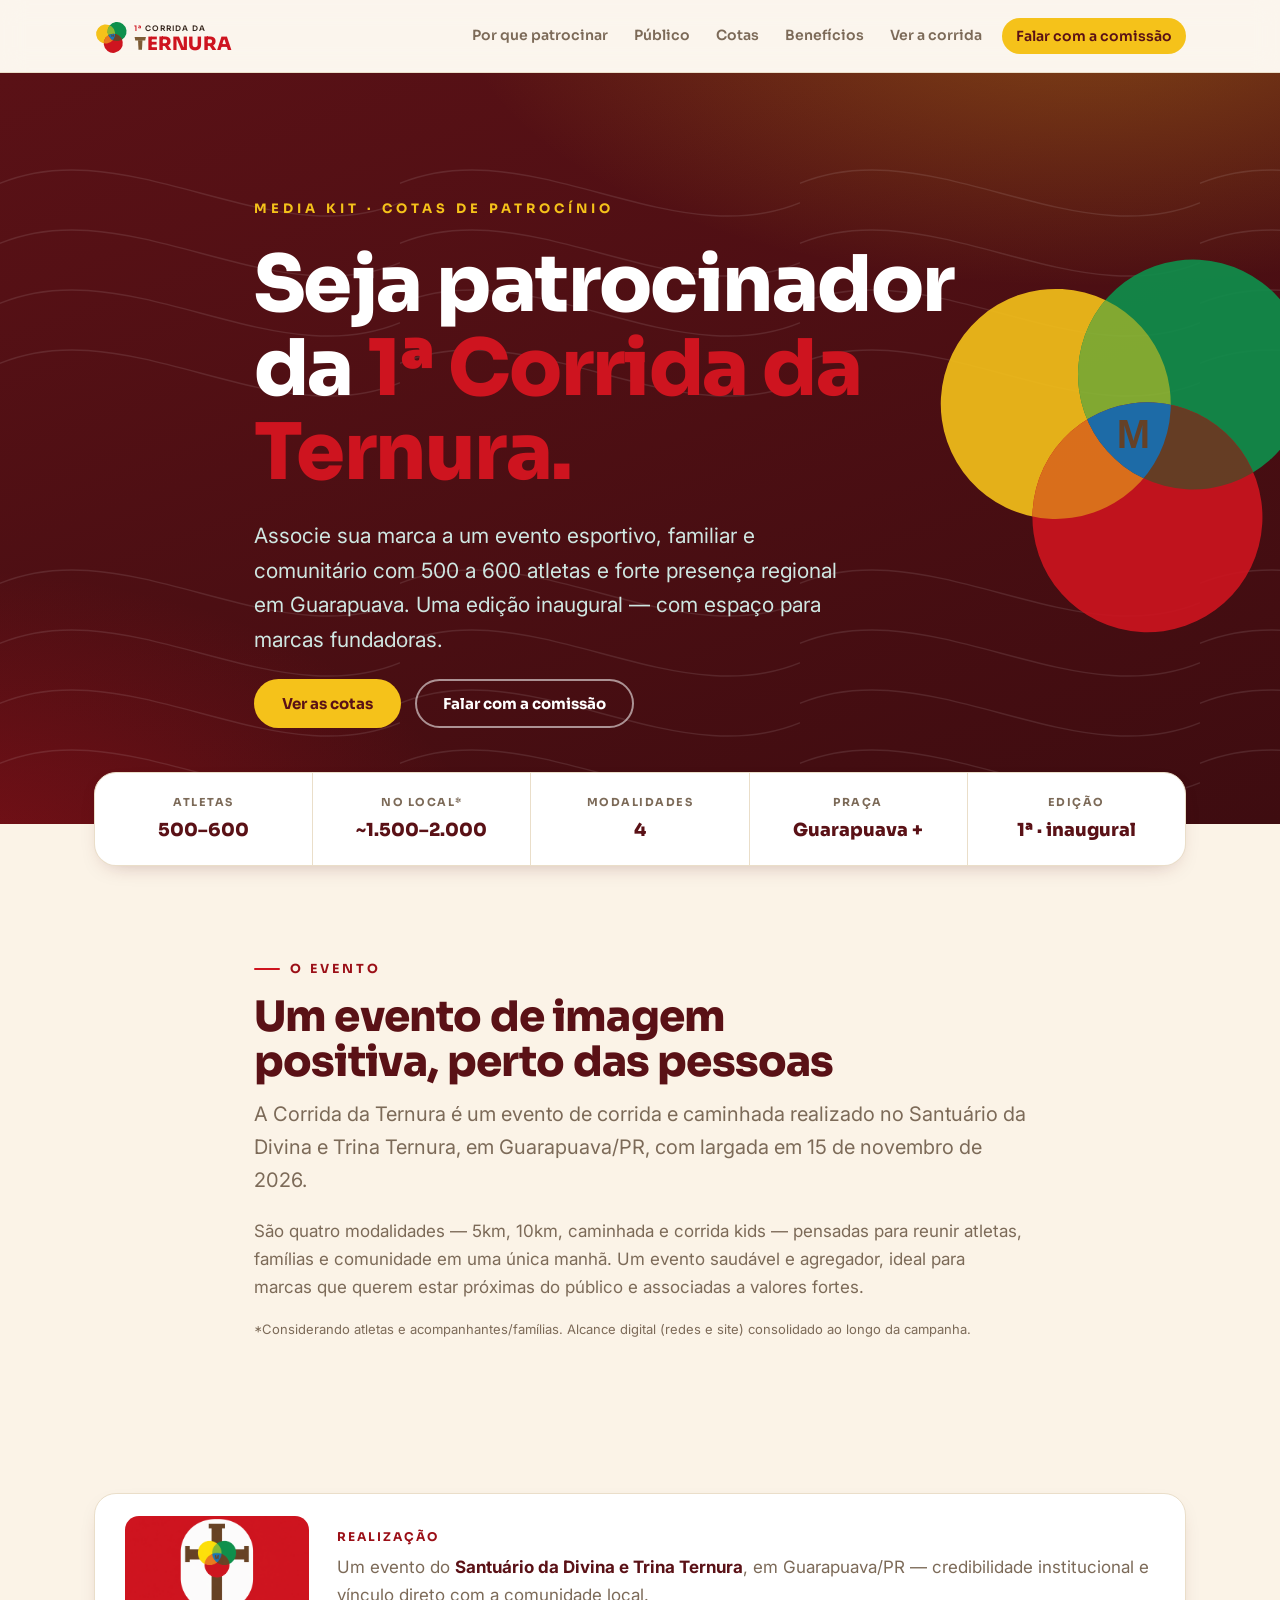
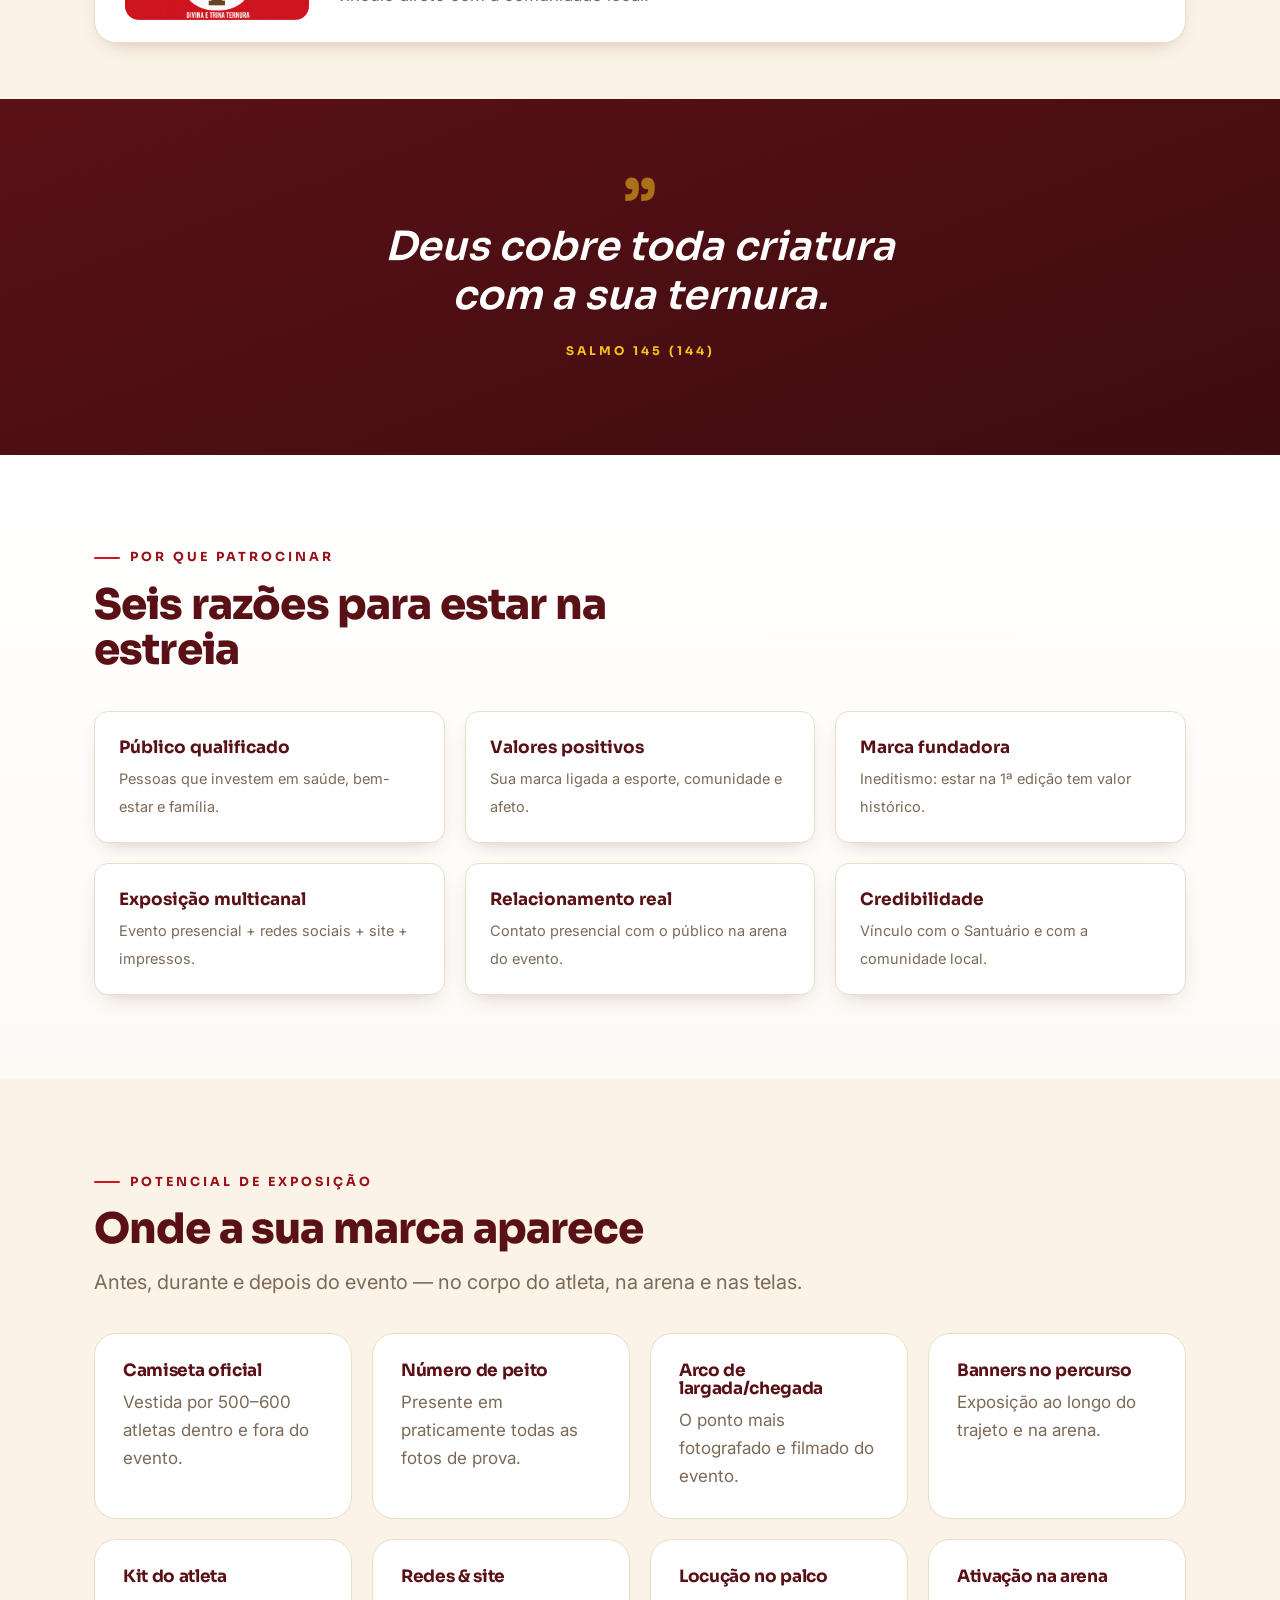
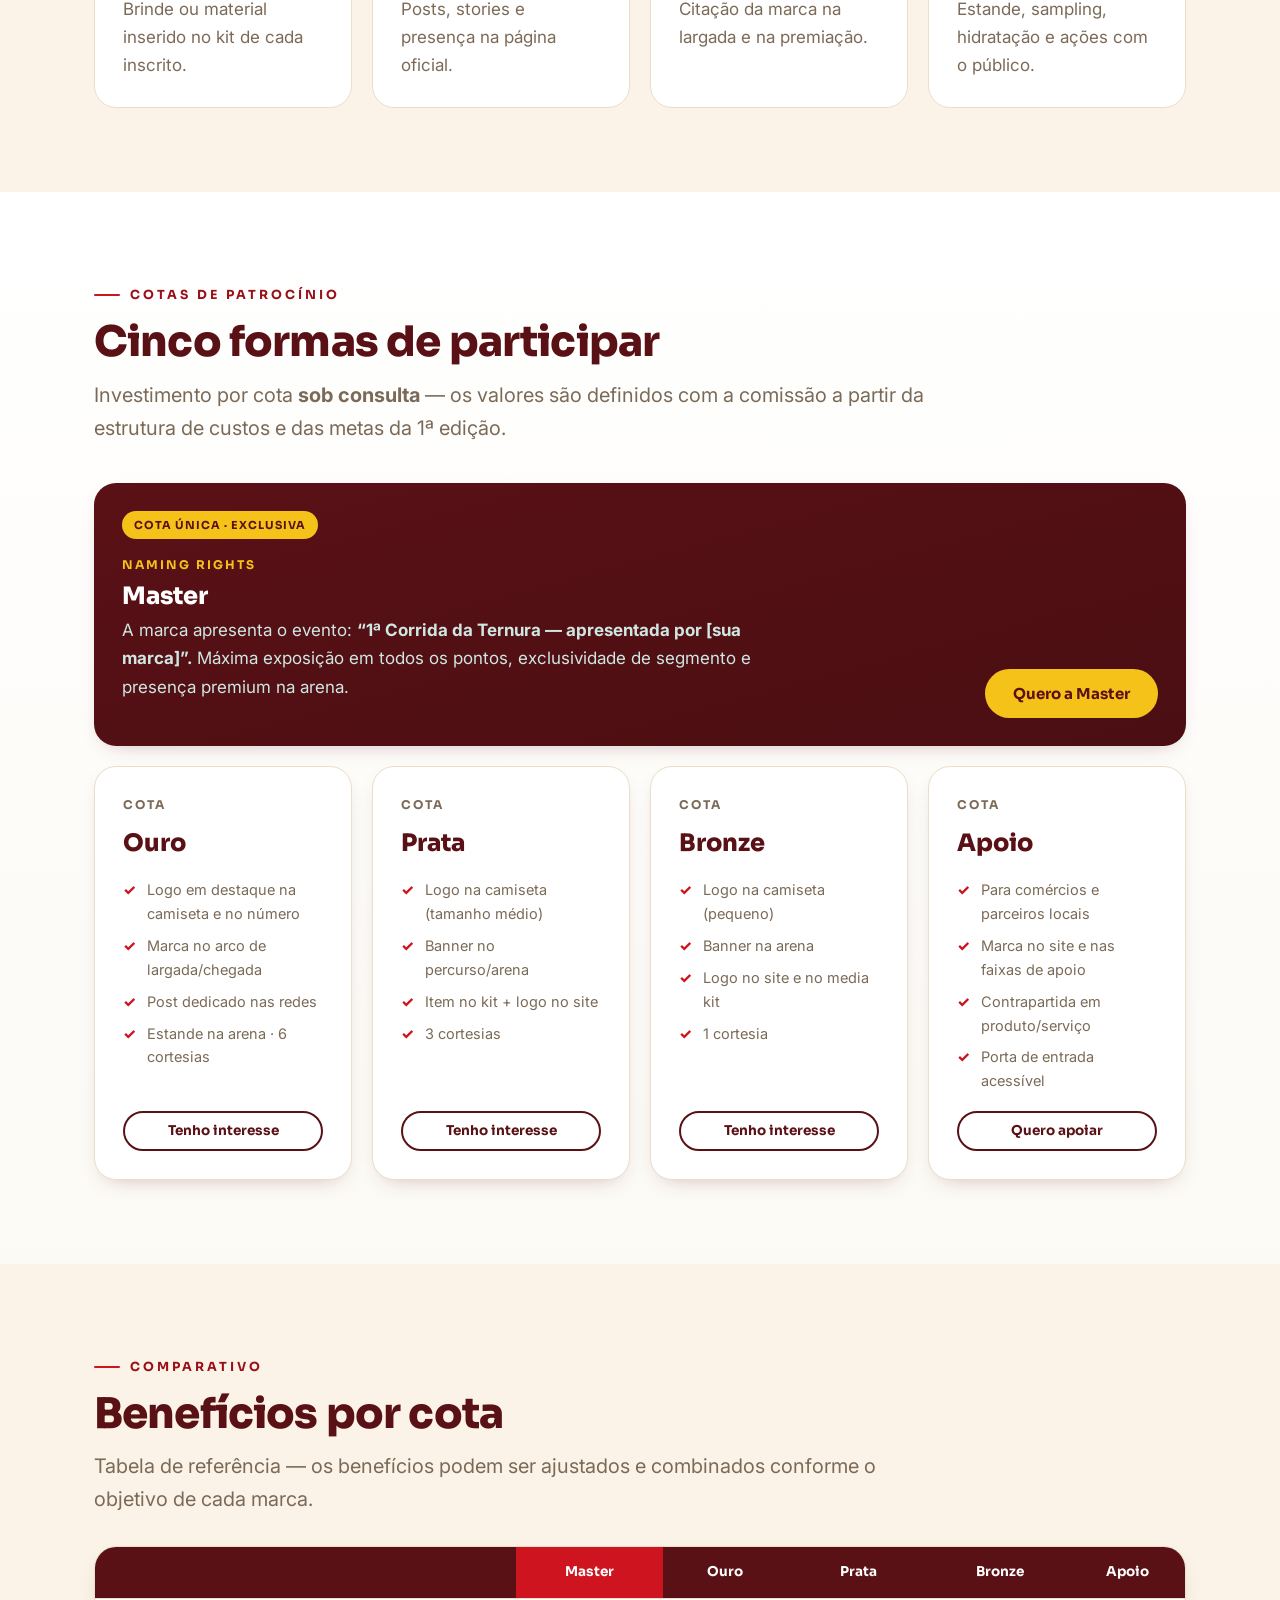
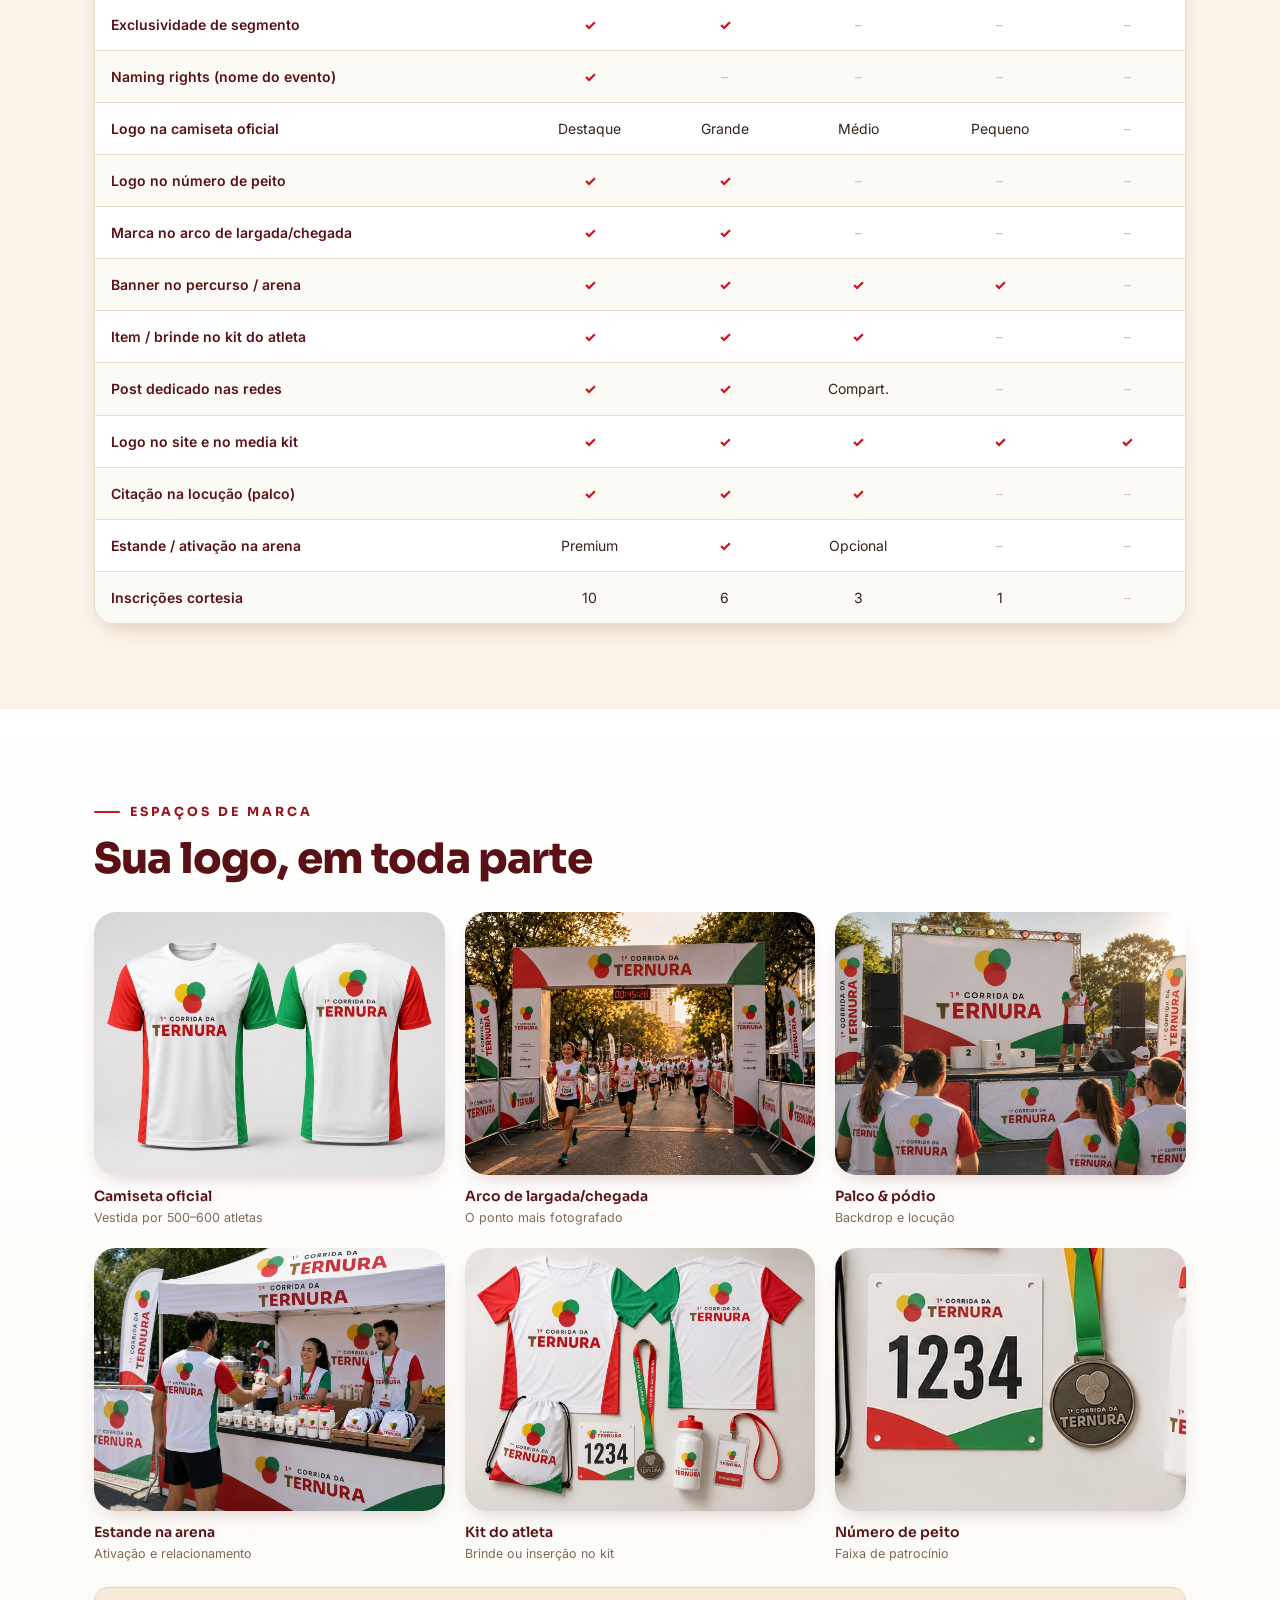
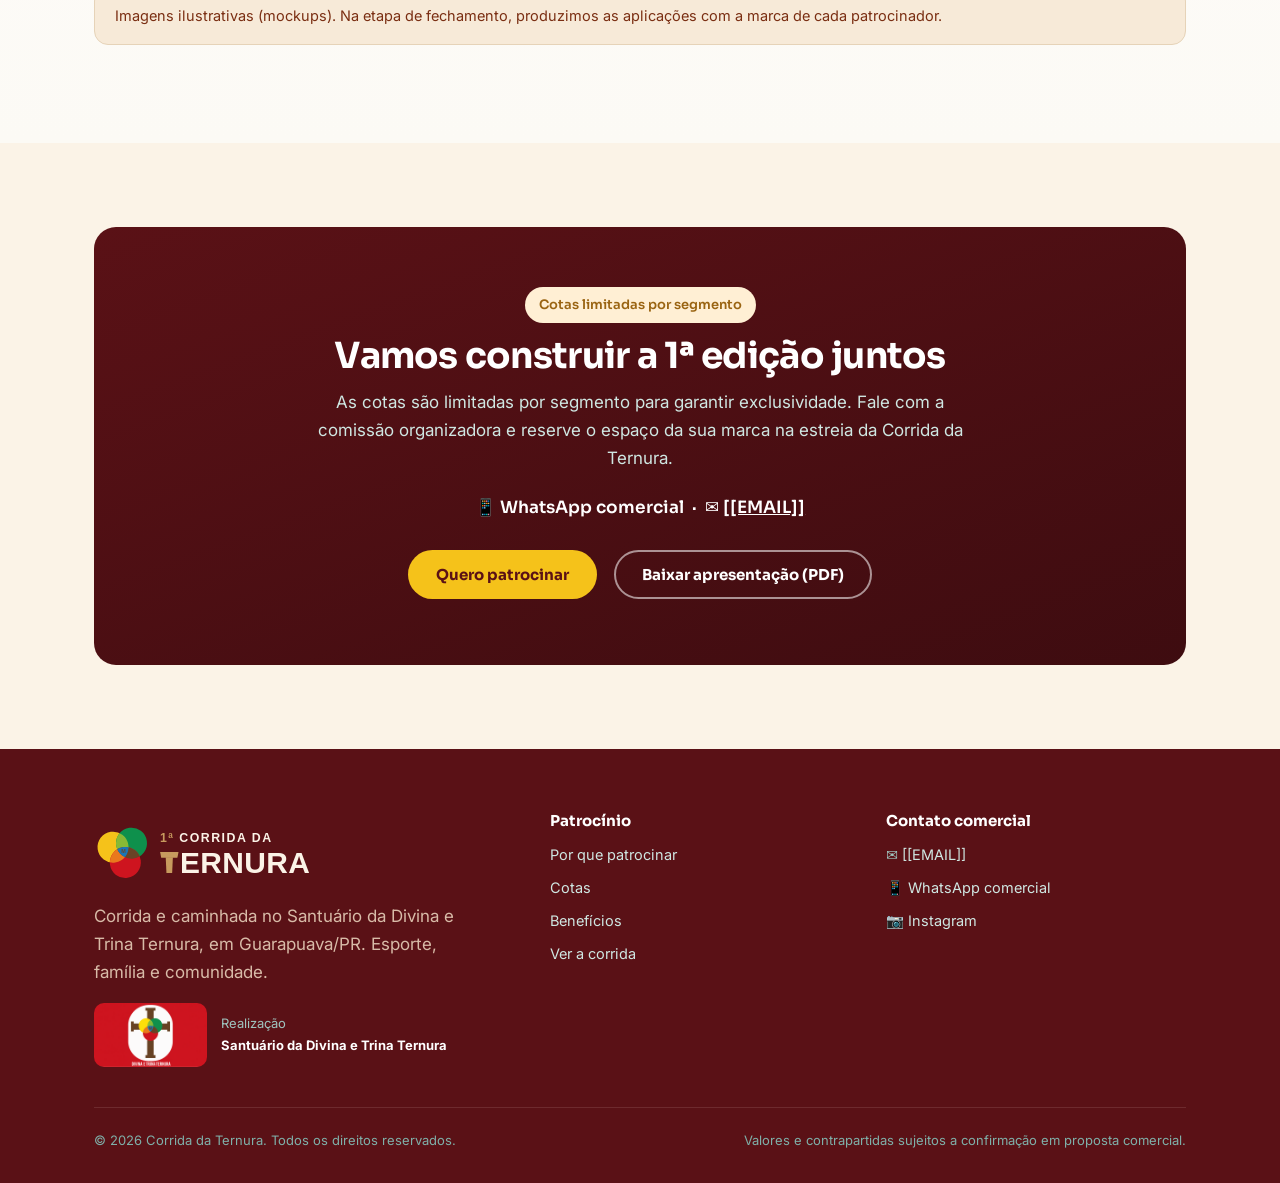
==== commit 58161c2d: "Add files via upload" ====
--- a/index.html
+++ b/index.html
@@ -12,7 +12,7 @@
 <meta property="og:image" content="assets/og-image-mediakit.jpg"><!-- [[SUBSTITUIR]] 1200x630 -->
 <meta name="theme-color" content="#5A1116">
 
-<link rel="icon" href="[data-uri]" type="image/svg+xml">
+<link rel="icon" href="[data-uri]" type="image/svg+xml">
 <link rel="preconnect" href="https://fonts.googleapis.com">
 <link rel="preconnect" href="https://fonts.gstatic.com" crossorigin>
 <link href="https://fonts.googleapis.com/css2?family=Sora:wght@400;500;600;700;800&family=Inter:wght@400;500;600;700&display=swap" rel="stylesheet">
@@ -30,7 +30,7 @@
   <div class="container nav">
     <a class="brand" href="index.html" aria-label="1ª Corrida da Ternura — início">
       <svg class="brand-logo" viewBox="0 0 641 200" xmlns="http://www.w3.org/2000/svg" role="img" aria-label="1ª Corrida da Ternura">
-        <g transform="translate(-55,-20.8) scale(0.9)"><g transform="rotate(-8 150 140)"><defs><clipPath id="cY"><circle cx="120" cy="120" r="46"/></clipPath><clipPath id="cG"><circle cx="176" cy="116" r="46"/></clipPath></defs><circle cx="120" cy="120" r="46" fill="#F5C21A"/><circle cx="176" cy="116" r="46" fill="#0E904C"/><circle cx="150" cy="170" r="46" fill="#CE141F"/><circle cx="176" cy="116" r="46" fill="#88B935" clip-path="url(#cY)"/><circle cx="150" cy="170" r="46" fill="#E9791D" clip-path="url(#cY)"/><circle cx="150" cy="170" r="46" fill="#694326" clip-path="url(#cG)"/><g clip-path="url(#cY)"><circle cx="150" cy="170" r="46" fill="#5A3D1F" clip-path="url(#cG)"/></g></g><text data-m="center" x="148.6" y="136.3" text-anchor="middle" dominant-baseline="central" font-family="Sora,'Segoe UI',sans-serif" font-weight="800" font-size="16" fill="#FFFFFF">M</text></g>
+        <g transform="translate(-55,-20.8) scale(0.9)"><g transform="rotate(-8 150 140)"><defs><clipPath id="cY"><circle cx="120" cy="120" r="46"/></clipPath><clipPath id="cG"><circle cx="176" cy="116" r="46"/></clipPath></defs><circle cx="120" cy="120" r="46" fill="#F5C21A"/><circle cx="176" cy="116" r="46" fill="#0E904C"/><circle cx="150" cy="170" r="46" fill="#CE141F"/><circle cx="176" cy="116" r="46" fill="#88B935" clip-path="url(#cY)"/><circle cx="150" cy="170" r="46" fill="#E9791D" clip-path="url(#cY)"/><circle cx="150" cy="170" r="46" fill="#694326" clip-path="url(#cG)"/><g clip-path="url(#cY)"><circle cx="150" cy="170" r="46" fill="#1976B8" clip-path="url(#cG)"/></g></g><text data-m="center" x="148.6" y="136.3" text-anchor="middle" dominant-baseline="central" font-family="Sora,'Segoe UI',sans-serif" font-weight="800" font-size="16" fill="#69472A">M</text></g>
         <text x="176" y="78" font-family="Sora,'Segoe UI',sans-serif" font-size="33" font-weight="600" letter-spacing="4"><tspan fill="#CE141F">1ª </tspan><tspan fill="#33231A">CORRIDA DA</tspan></text>
         <path d="M 176.5,104 L 225.7,104 L 222.7,119.1 L 179.5,119.1 Z" fill="#7D5C35"/><path d="M 191.5,118.1 L 210.7,118.1 L 208.7,160 L 193.5,160 Z" fill="#7D5C35"/>
         <text x="229.5" y="160" font-family="Sora,'Segoe UI',sans-serif" font-size="80" font-weight="800" letter-spacing="1" fill="#CE141F">ERNURA</text>
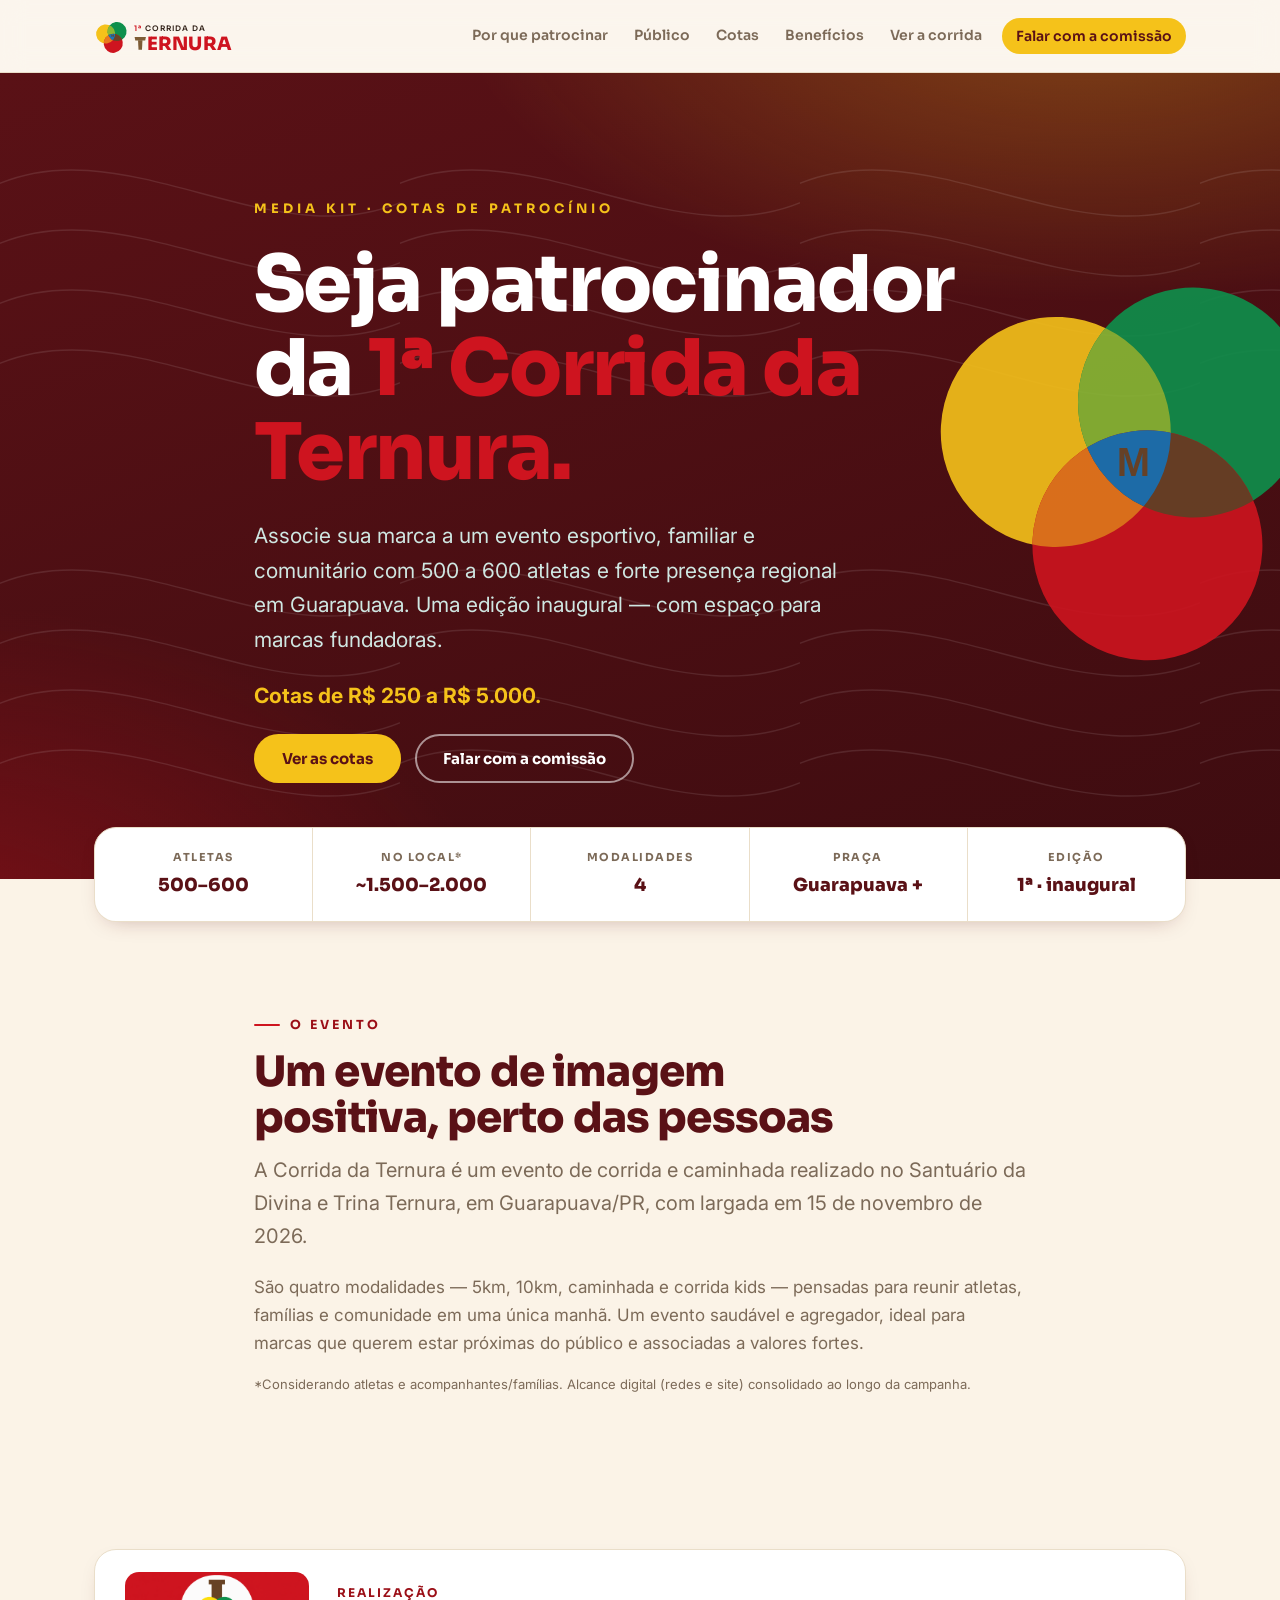
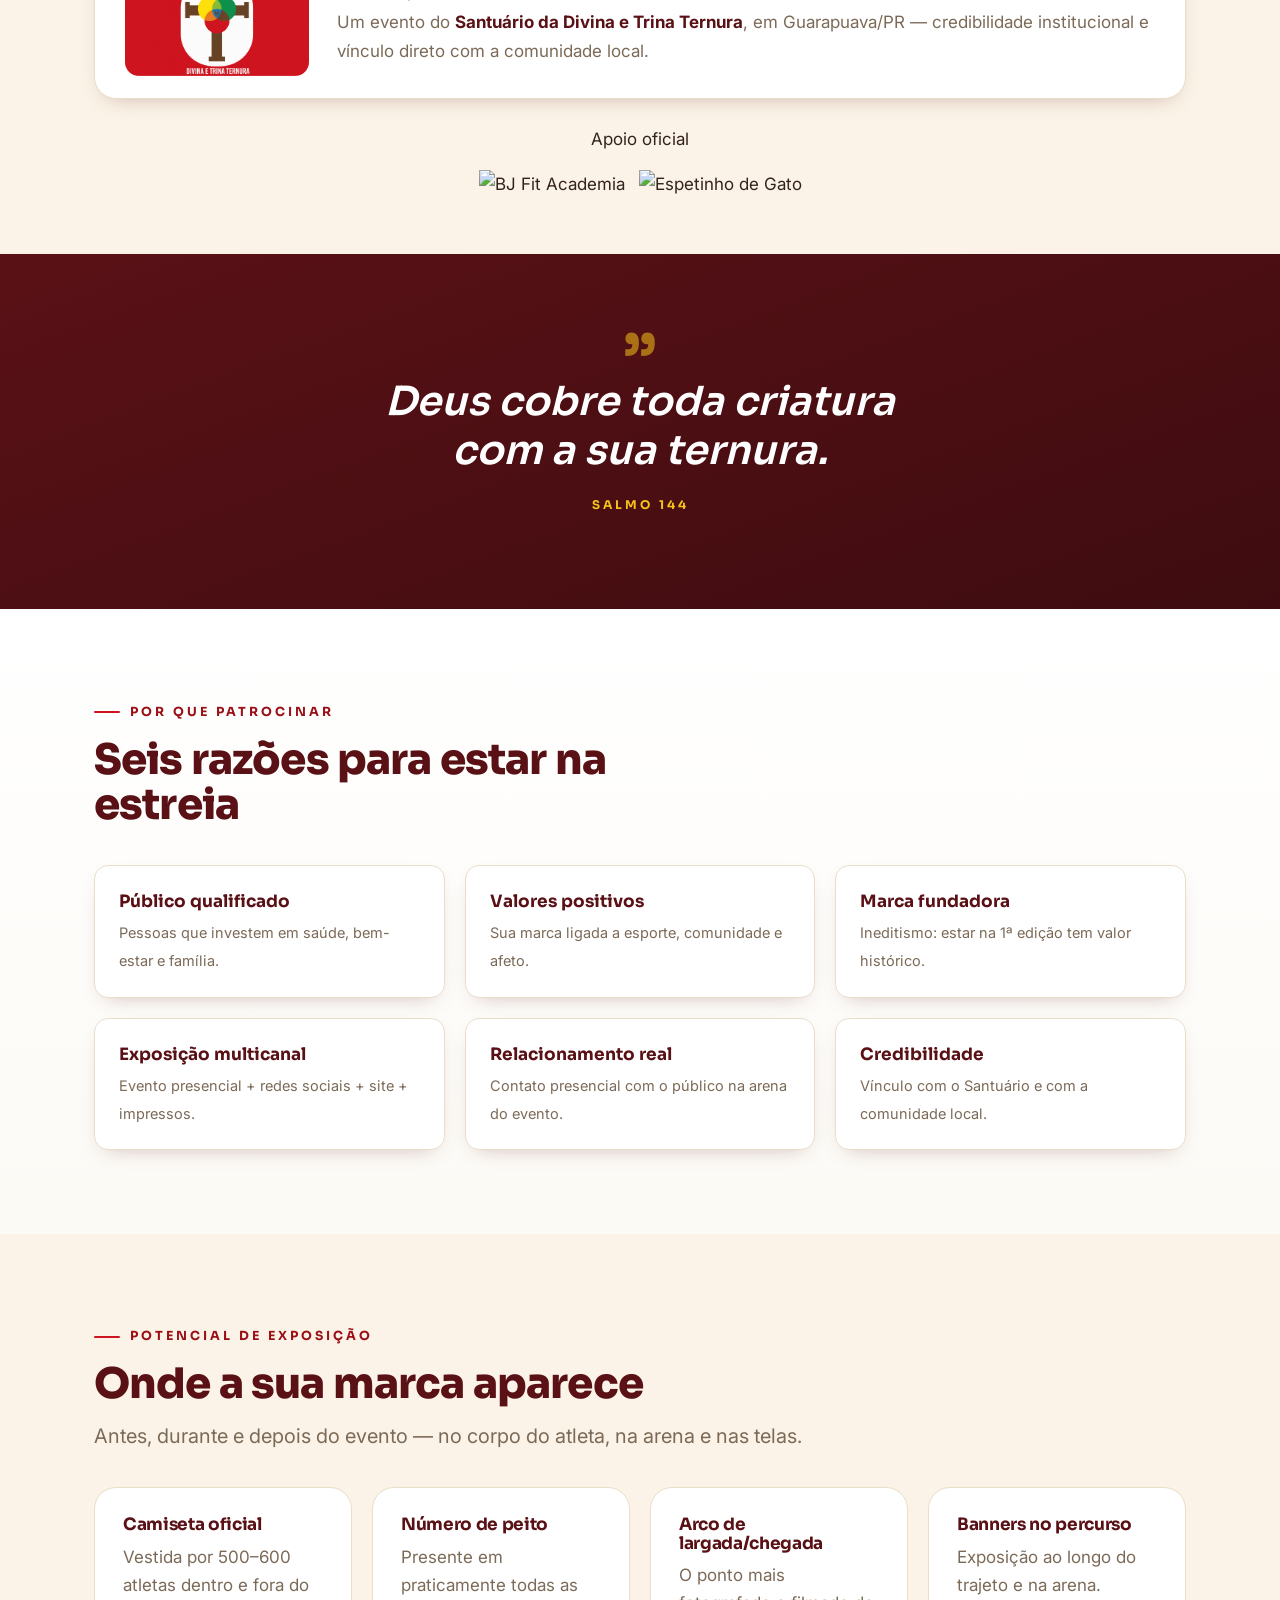
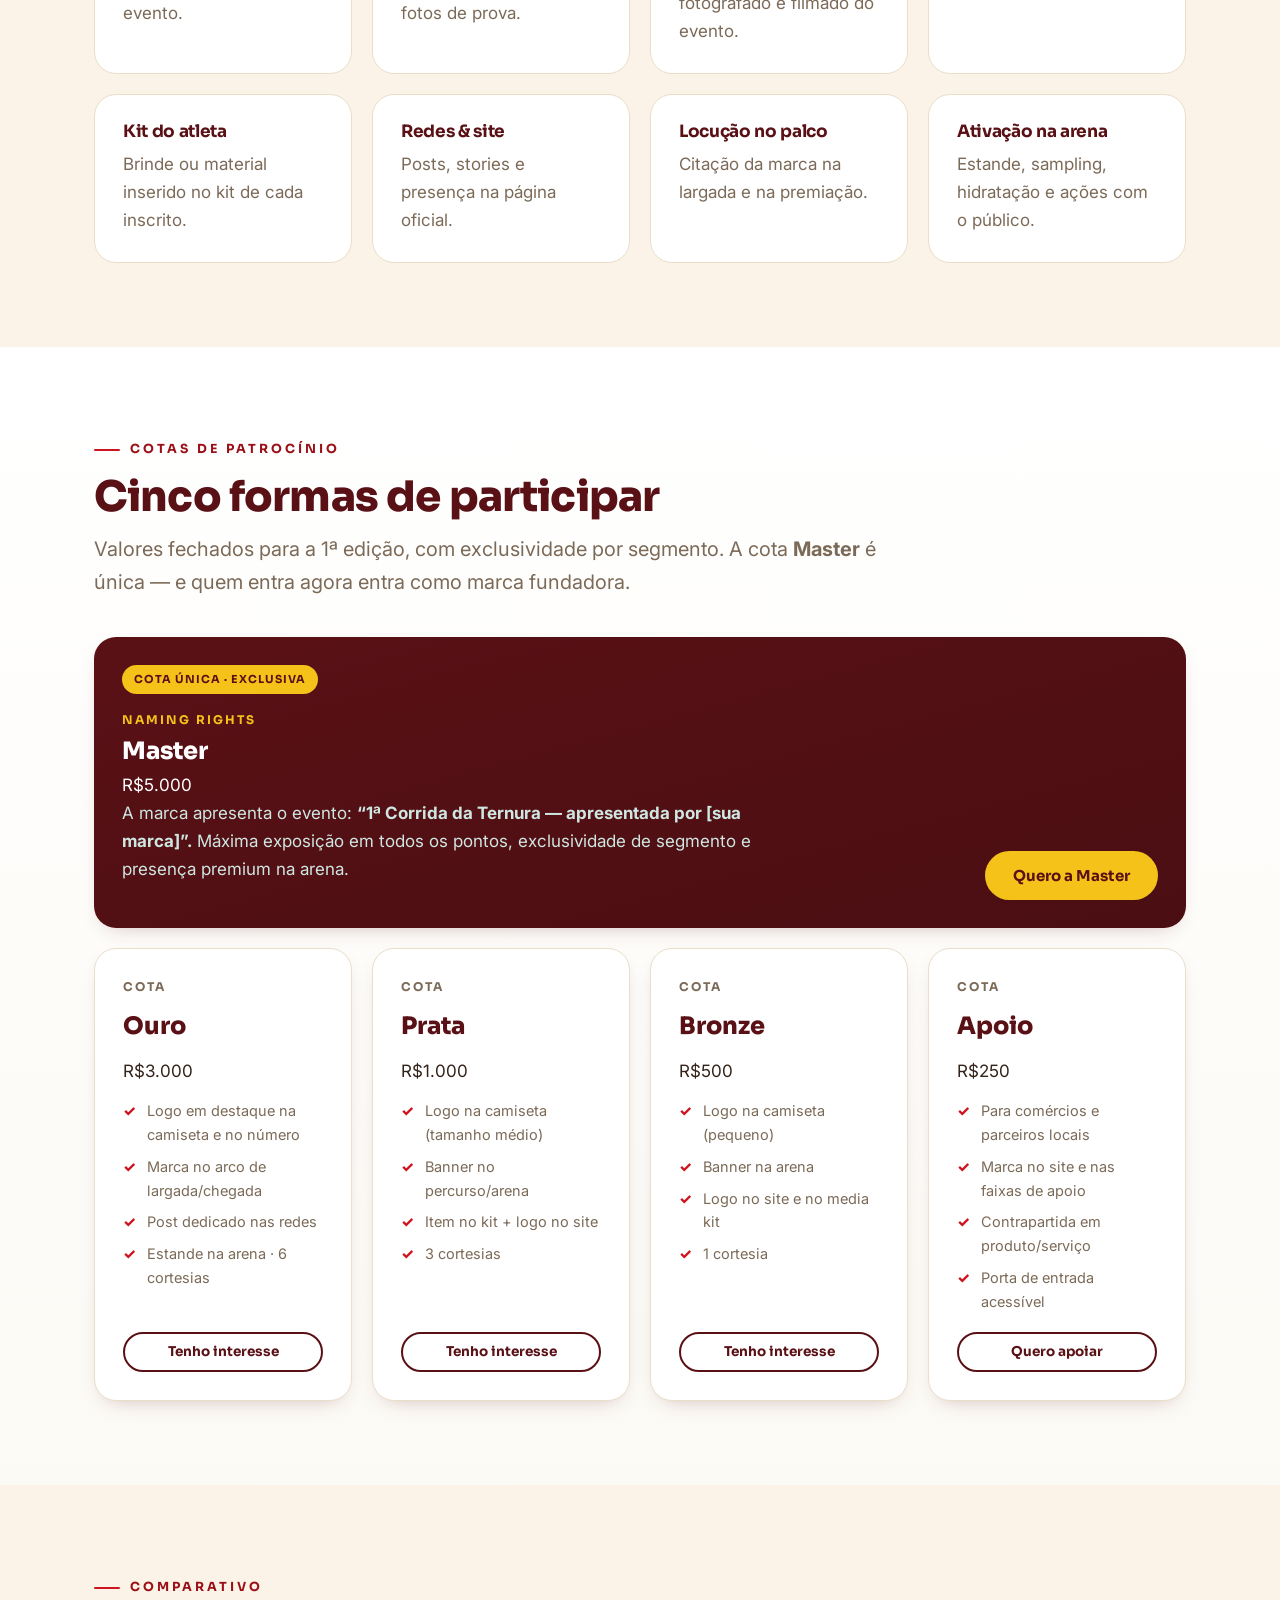
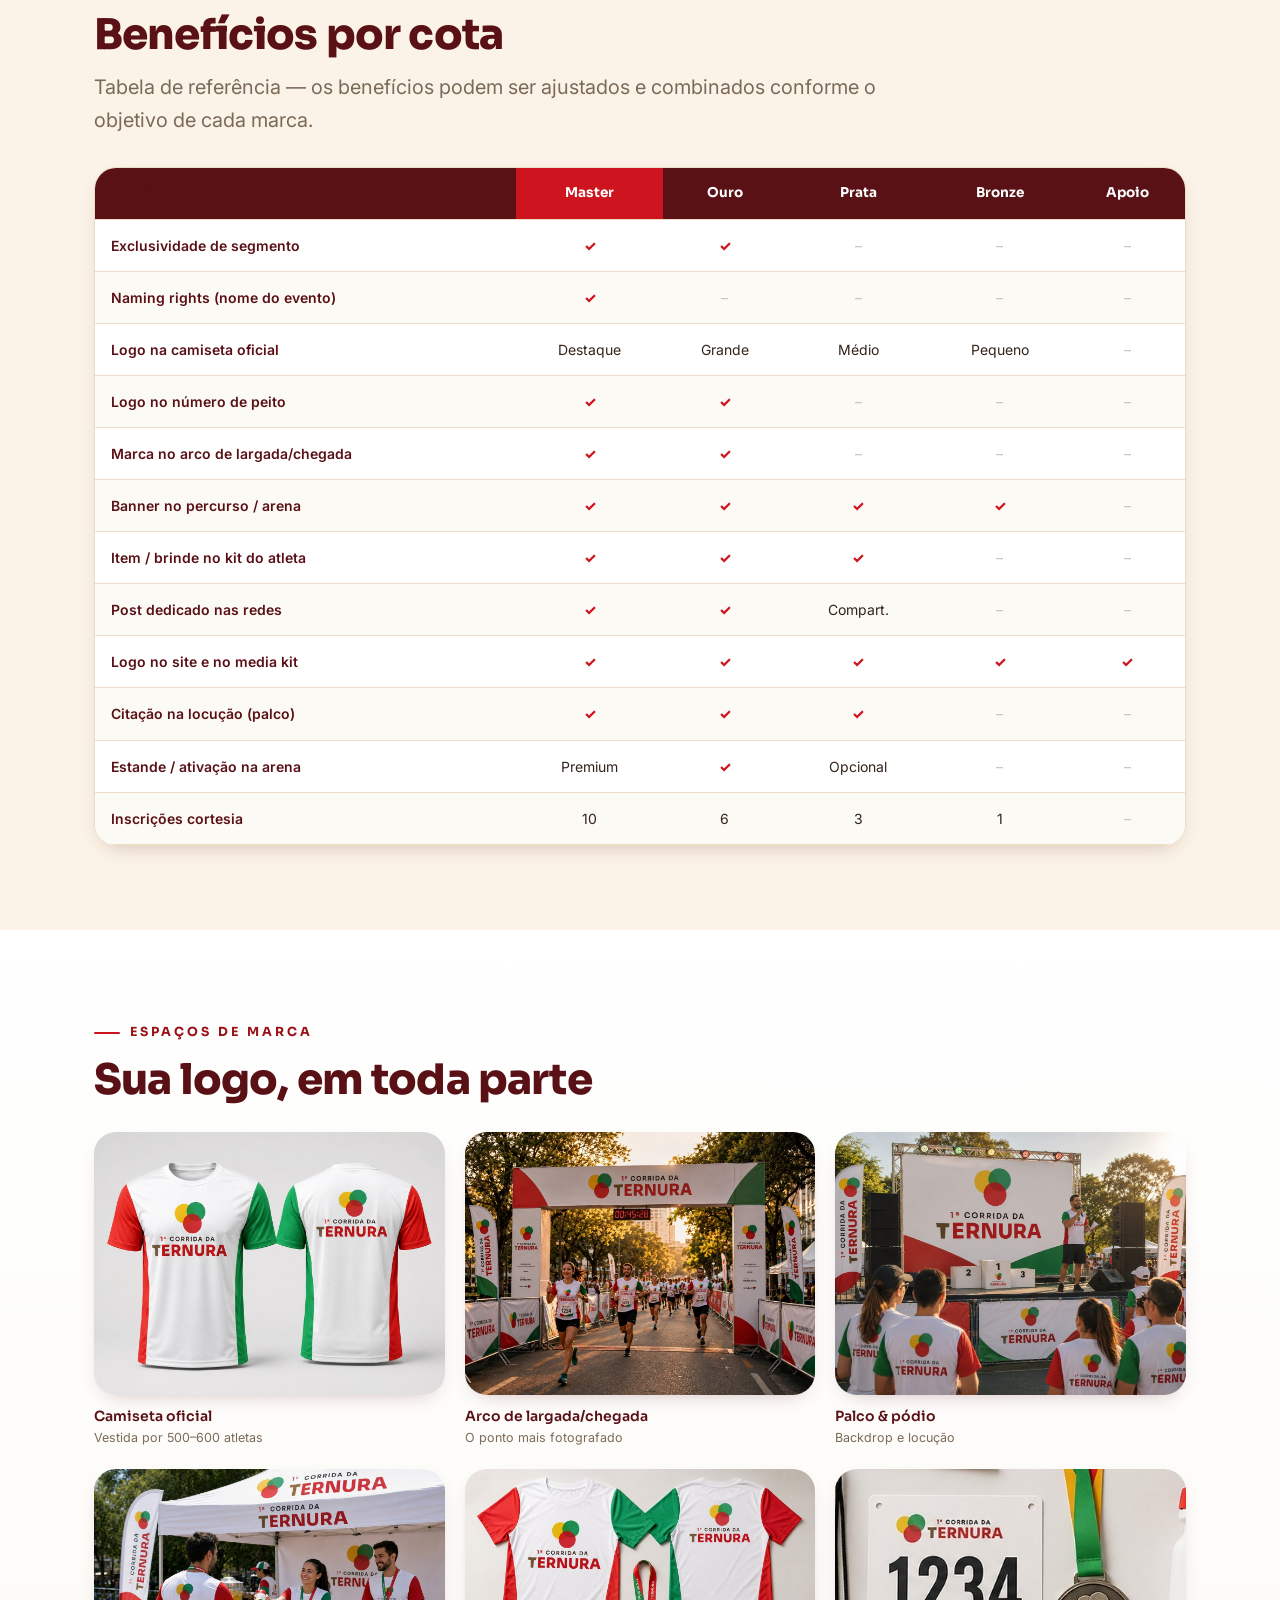
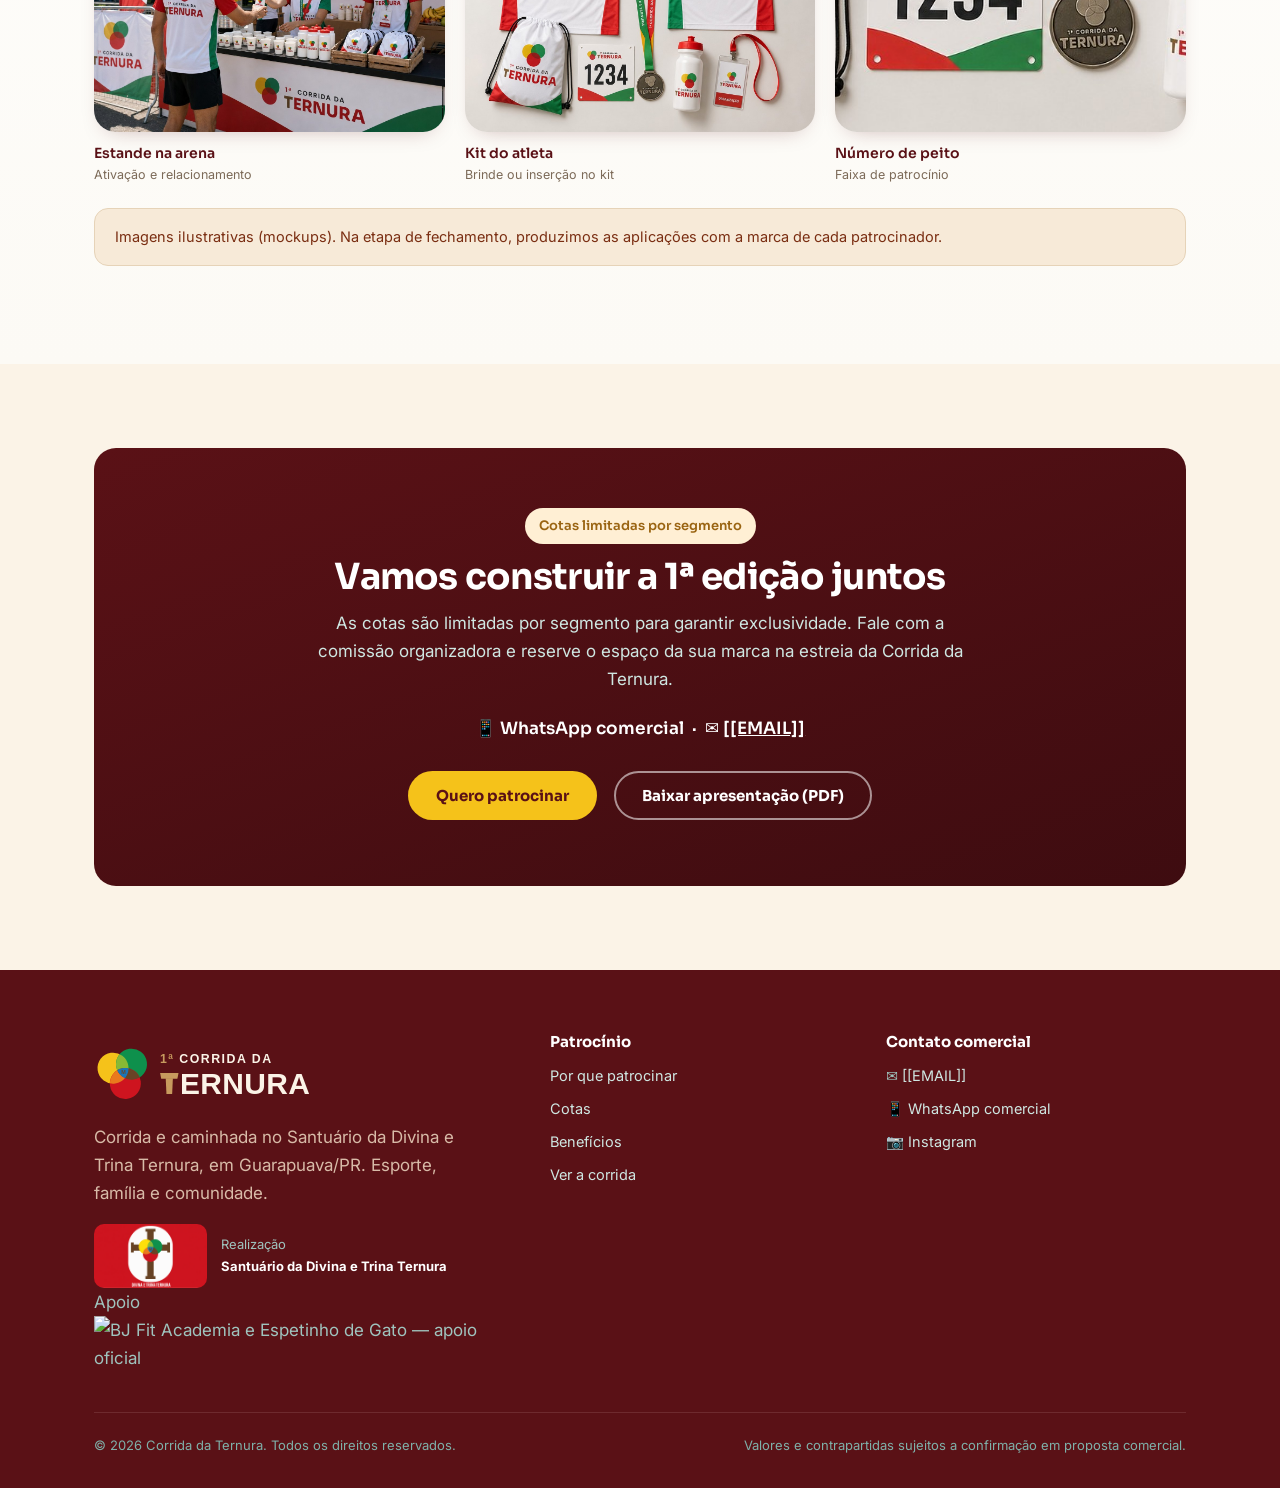
==== commit 45098d7c: "Add files via upload" ====
--- a/index.html
+++ b/index.html
@@ -4,7 +4,7 @@
 <meta charset="UTF-8">
 <meta name="viewport" content="width=device-width, initial-scale=1.0">
 <title>Seja patrocinador · 1ª Corrida da Ternura — Media Kit</title>
-<meta name="description" content="Associe sua marca à 1ª Corrida da Ternura: evento esportivo, familiar e comunitário com 500 a 600 atletas em Guarapuava/PR. Cotas Master, Ouro, Prata, Bronze e Apoio.">
+<meta name="description" content="Associe sua marca à 1ª Corrida da Ternura: evento esportivo, familiar e comunitário com 500 a 600 atletas em Guarapuava/PR. Cotas de R$ 250 a R$ 5.000.">
 
 <meta property="og:type" content="website">
 <meta property="og:title" content="Seja patrocinador da 1ª Corrida da Ternura">
@@ -59,6 +59,7 @@
       <span class="hero__eyebrow">Media Kit · Cotas de patrocínio</span>
       <h1>Seja patrocinador da <em>1ª Corrida da Ternura.</em></h1>
       <p class="hero__sub">Associe sua marca a um evento esportivo, familiar e comunitário com 500 a 600 atletas e forte presença regional em Guarapuava. Uma edição inaugural — com espaço para marcas fundadoras.</p>
+      <p class="hero__sub" style="margin-top:12px"><b style="color:var(--amber)">Cotas de R$ 250 a R$ 5.000.</b></p>
       <div class="hero__actions">
         <a class="btn btn--amber" href="#cotas">Ver as cotas</a>
         <a class="btn btn--ghost-light" href="[[WHATSAPP]]">Falar com a comissão</a>
@@ -94,6 +95,14 @@
         <img class="partner__logo" src="assets/img/santuario.png" alt="Santuário da Divina e Trina Ternura">
         <p class="partner__txt"><span class="partner__eyebrow">Realização</span>Um evento do <b>Santuário da Divina e Trina Ternura</b>, em Guarapuava/PR — credibilidade institucional e vínculo direto com a comunidade local.</p>
       </div>
+
+      <div class="reveal" style="margin-top:26px">
+        <p class="sponsors-label" style="text-align:center">Apoio oficial</p>
+        <div class="sponsors sponsors--brand">
+          <div class="sponsor"><img src="assets/img/bjfit.svg" alt="BJ Fit Academia"></div>
+          <div class="sponsor sponsor--wide"><img src="assets/img/espetinho-de-gato.svg" alt="Espetinho de Gato"></div>
+        </div>
+      </div>
     </div>
   </section>
 
@@ -102,7 +111,7 @@
     <div class="container">
       <div class="mark">”</div>
       <blockquote>Deus cobre toda criatura com a sua ternura.</blockquote>
-      <span class="ref">Salmo 145 (144)</span>
+      <span class="ref">Salmo 144</span>
     </div>
   </section>
 
@@ -151,7 +160,7 @@
       <div class="reveal" style="margin-bottom:38px">
         <span class="kicker">Cotas de patrocínio</span>
         <h2 class="section-title">Cinco formas de participar</h2>
-        <p class="lead">Investimento por cota <b>sob consulta</b> — os valores são definidos com a comissão a partir da estrutura de custos e das metas da 1ª edição.</p>
+        <p class="lead">Valores fechados para a 1ª edição, com exclusividade por segmento. A cota <b>Master</b> é única — e quem entra agora entra como marca fundadora.</p>
       </div>
 
       <!-- Master destaque -->
@@ -161,6 +170,7 @@
           <div>
             <span class="lvl">Naming rights</span>
             <div class="name">Master</div>
+            <div class="tier__price"><span class="cur">R$</span>5.000</div>
             <p style="max-width:60ch">A marca apresenta o evento: <b>“1ª Corrida da Ternura — apresentada por [sua marca]”.</b> Máxima exposição em todos os pontos, exclusividade de segmento e presença premium na arena.</p>
           </div>
           <a class="btn btn--amber" href="[[WHATSAPP]]">Quero a Master</a>
@@ -170,21 +180,25 @@
       <div class="grid cols-4">
         <div class="tier reveal">
           <span class="lvl">Cota</span><div class="name">Ouro</div>
+          <div class="tier__price"><span class="cur">R$</span>3.000</div>
           <ul><li>Logo em destaque na camiseta e no número</li><li>Marca no arco de largada/chegada</li><li>Post dedicado nas redes</li><li>Estande na arena · 6 cortesias</li></ul>
           <a class="btn btn--ghost btn--sm" href="[[WHATSAPP]]">Tenho interesse</a>
         </div>
         <div class="tier reveal">
           <span class="lvl">Cota</span><div class="name">Prata</div>
+          <div class="tier__price"><span class="cur">R$</span>1.000</div>
           <ul><li>Logo na camiseta (tamanho médio)</li><li>Banner no percurso/arena</li><li>Item no kit + logo no site</li><li>3 cortesias</li></ul>
           <a class="btn btn--ghost btn--sm" href="[[WHATSAPP]]">Tenho interesse</a>
         </div>
         <div class="tier reveal">
           <span class="lvl">Cota</span><div class="name">Bronze</div>
+          <div class="tier__price"><span class="cur">R$</span>500</div>
           <ul><li>Logo na camiseta (pequeno)</li><li>Banner na arena</li><li>Logo no site e no media kit</li><li>1 cortesia</li></ul>
           <a class="btn btn--ghost btn--sm" href="[[WHATSAPP]]">Tenho interesse</a>
         </div>
         <div class="tier reveal">
           <span class="lvl">Cota</span><div class="name">Apoio</div>
+          <div class="tier__price"><span class="cur">R$</span>250</div>
           <ul><li>Para comércios e parceiros locais</li><li>Marca no site e nas faixas de apoio</li><li>Contrapartida em produto/serviço</li><li>Porta de entrada acessível</li></ul>
           <a class="btn btn--ghost btn--sm" href="[[WHATSAPP]]">Quero apoiar</a>
         </div>
@@ -271,6 +285,10 @@
           <img src="assets/img/santuario.png" alt="Santuário da Divina e Trina Ternura">
           <span>Realização<br><b style="color:#fff">Santuário da Divina e Trina Ternura</b></span>
         </div>
+        <div class="footer-apoio">
+          <span class="footer-apoio__lbl">Apoio</span>
+          <img src="assets/img/selo-apoiadores.svg" alt="BJ Fit Academia e Espetinho de Gato — apoio oficial">
+        </div>
       </div>
       <div>
         <h4>Patrocínio</h4>
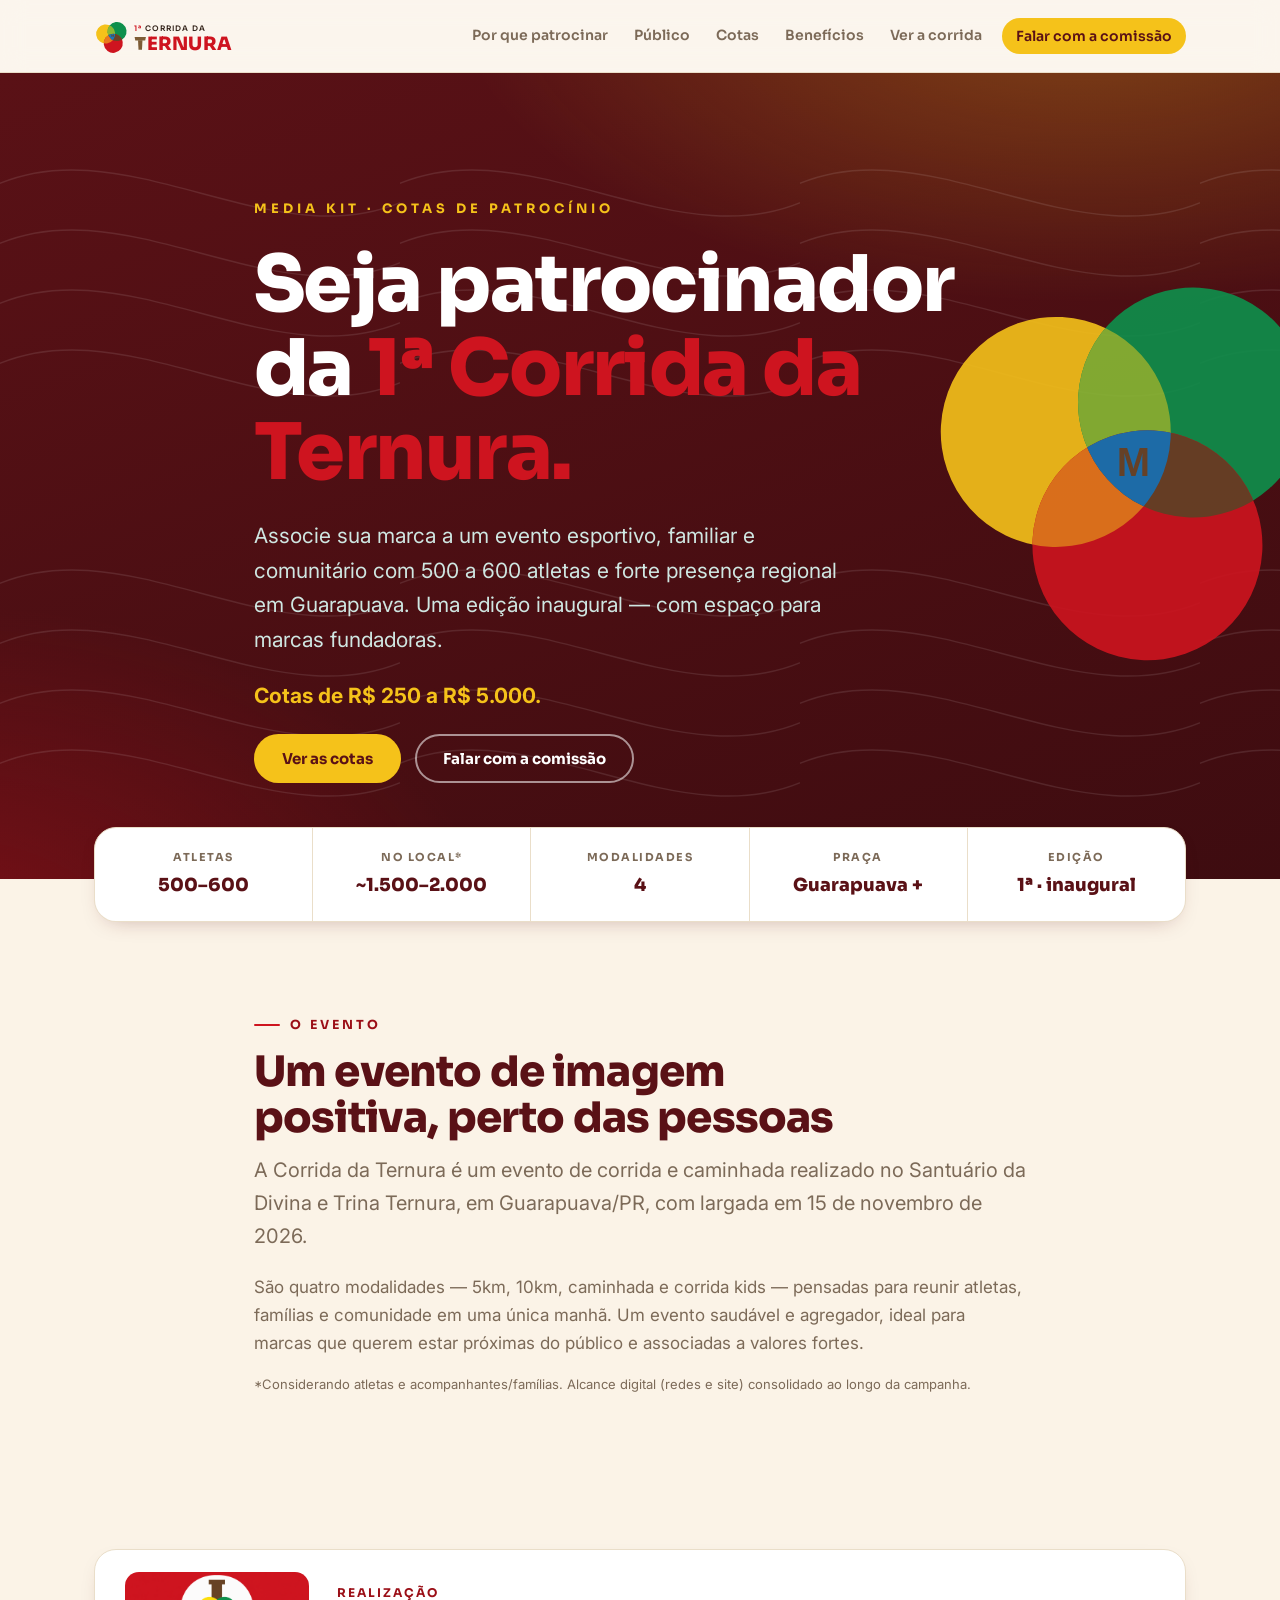
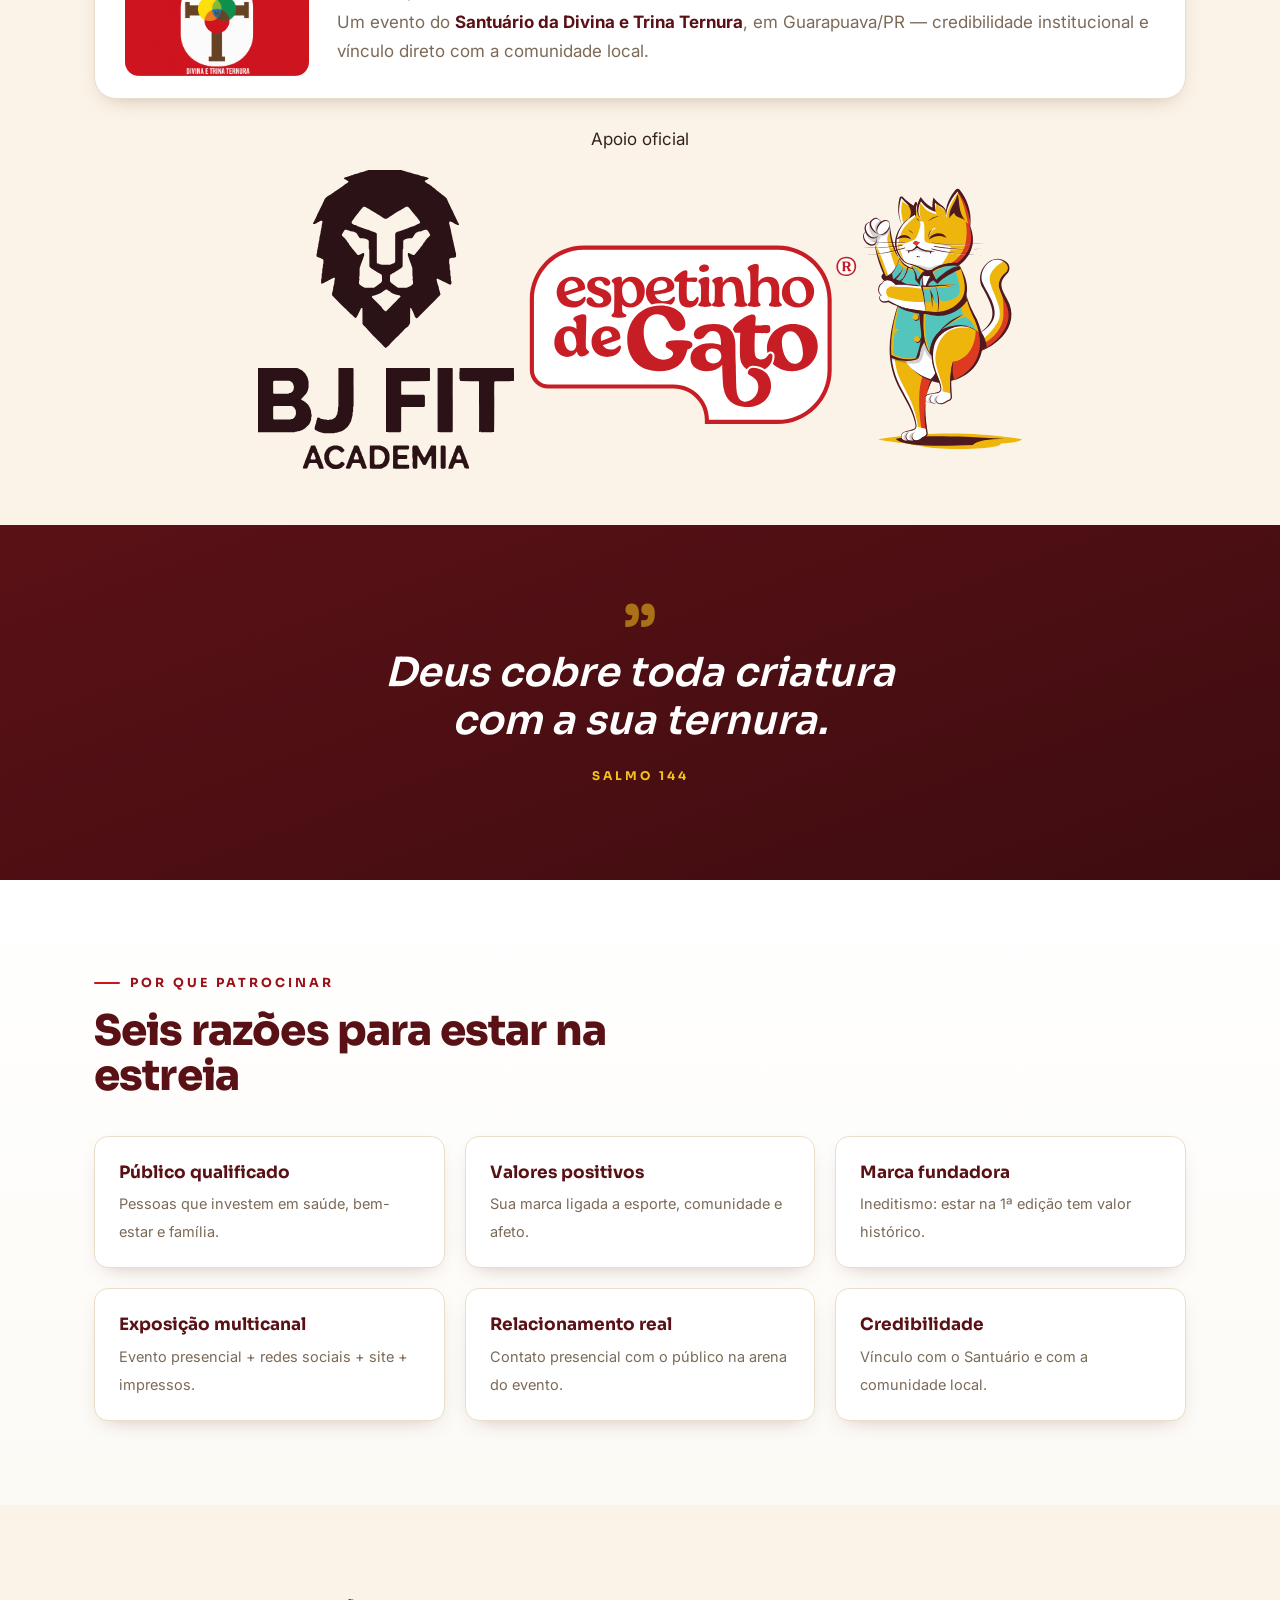
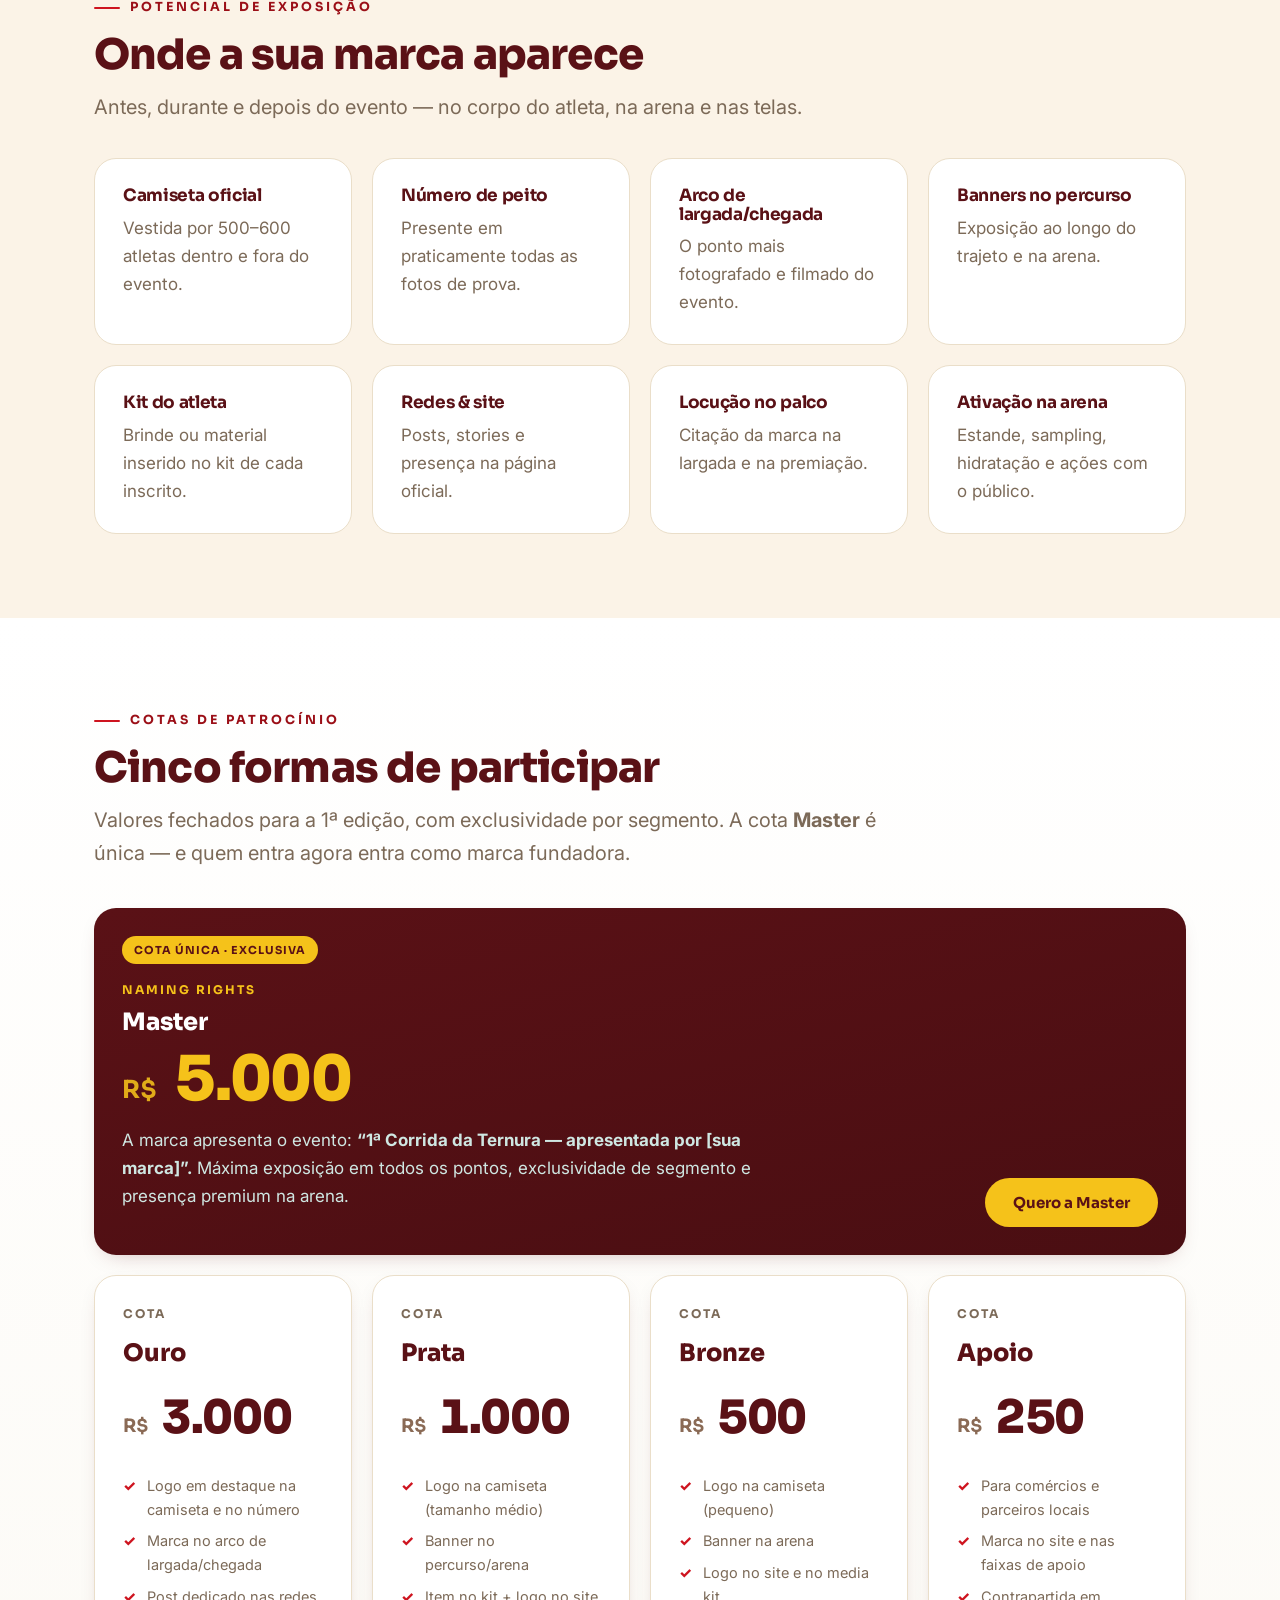
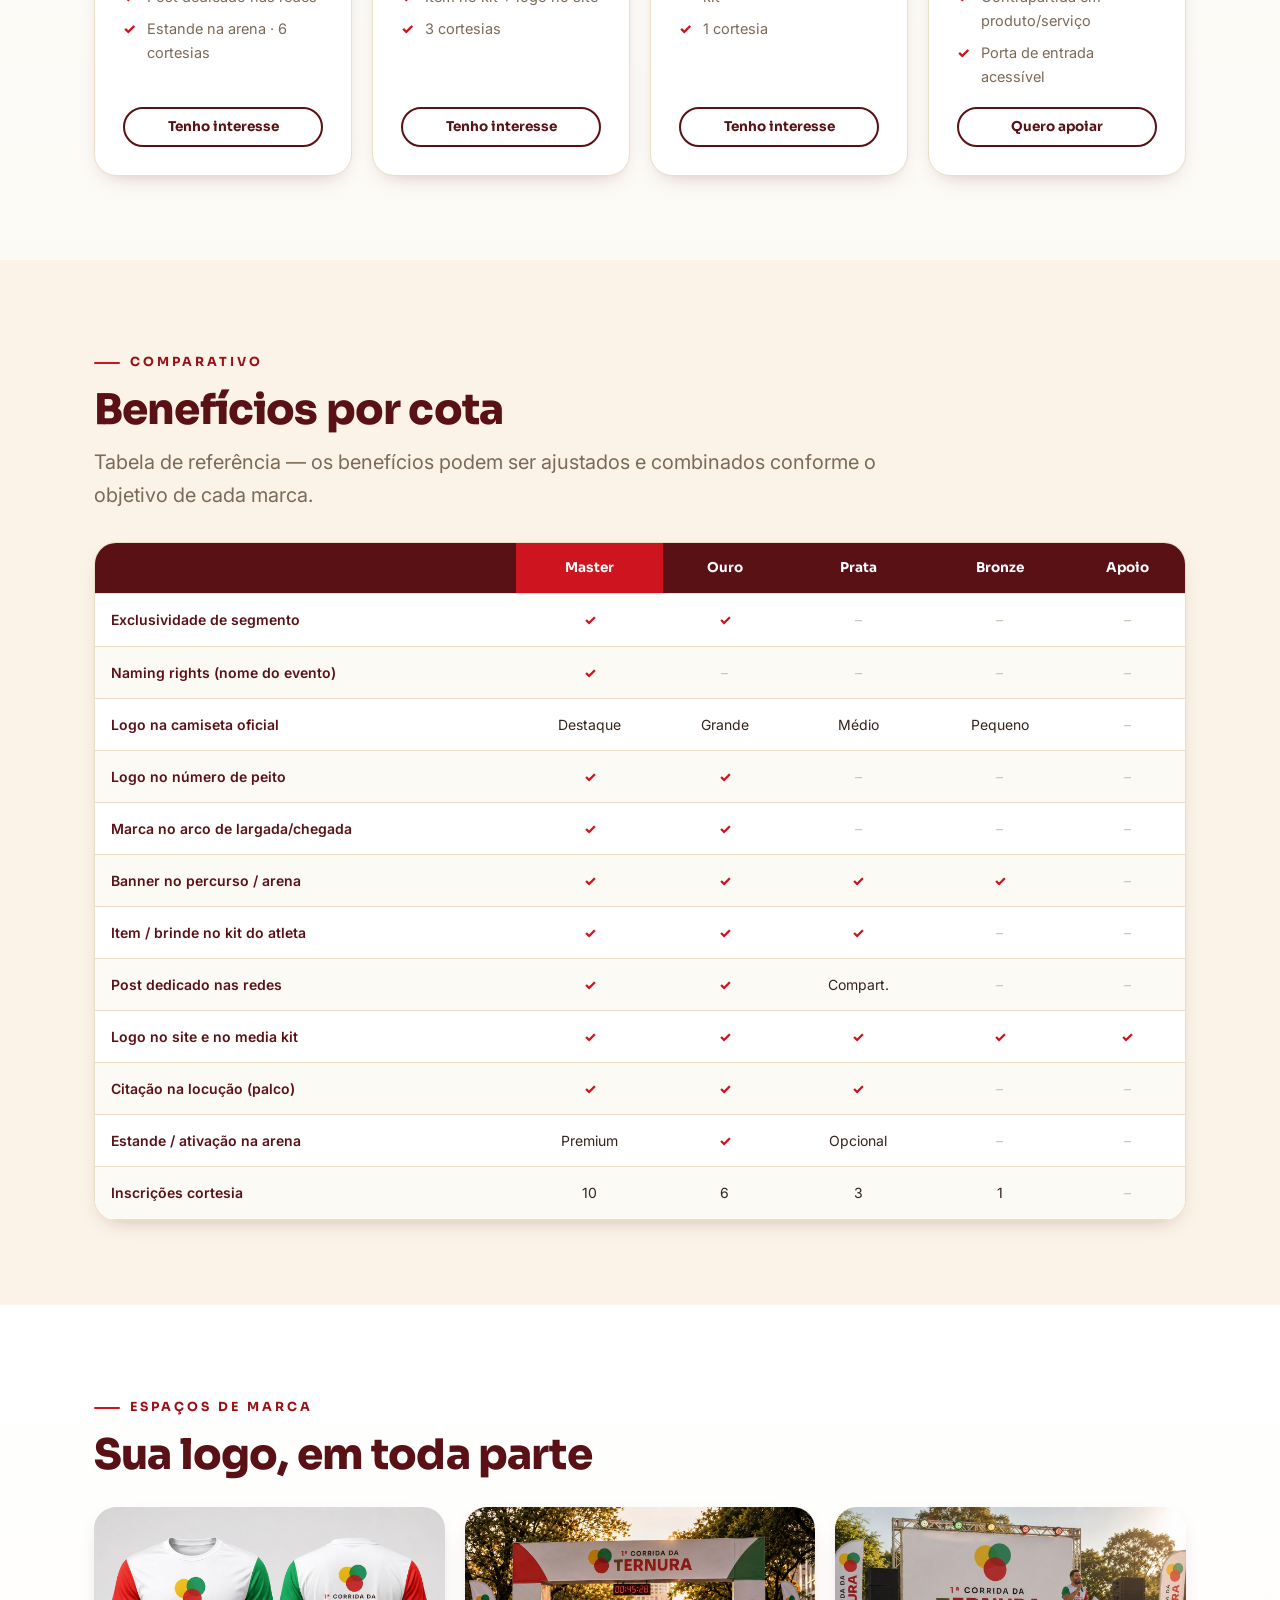
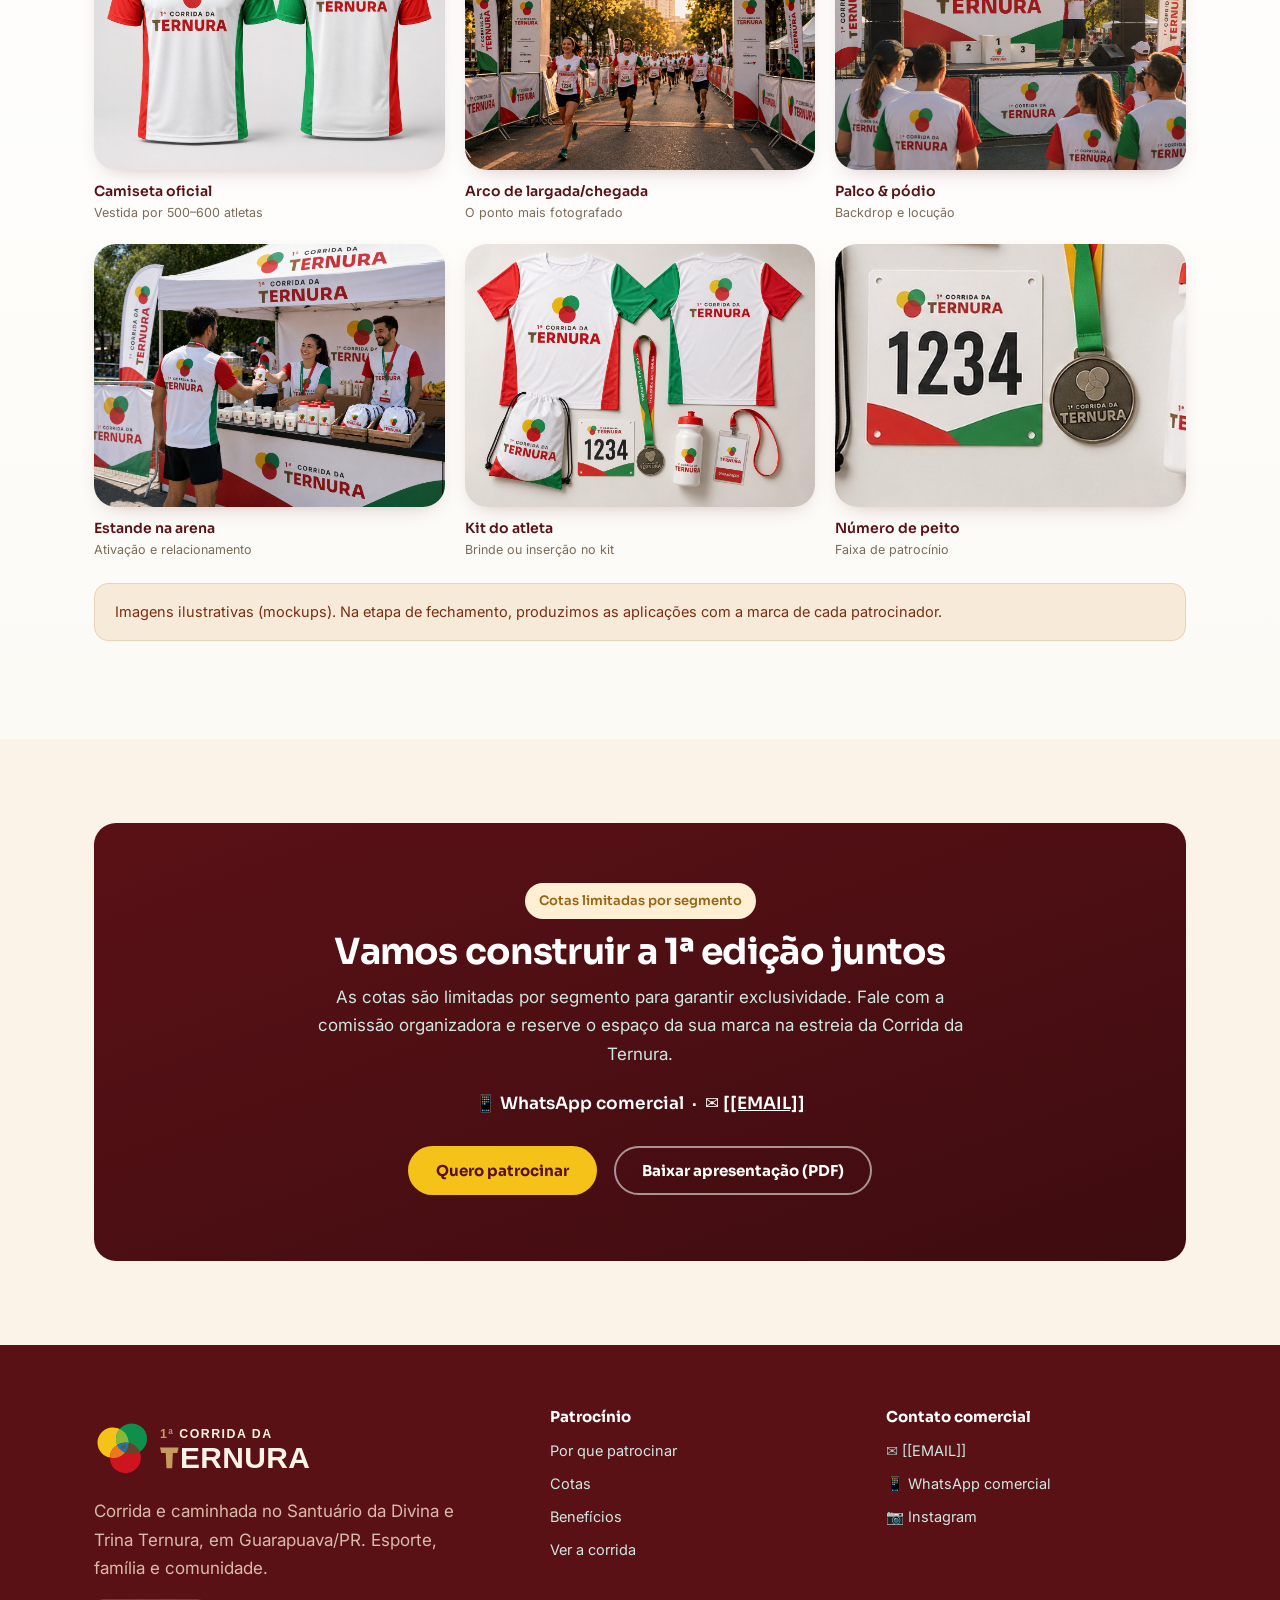
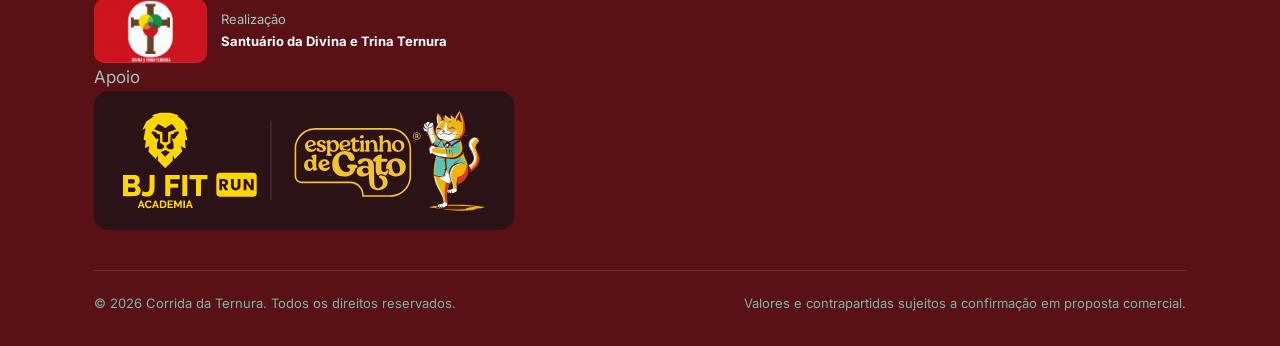
==== commit 52e96b4b: "Add files via upload" ====
--- a/index.html
+++ b/index.html
@@ -17,6 +17,47 @@
 <link rel="preconnect" href="https://fonts.gstatic.com" crossorigin>
 <link href="https://fonts.googleapis.com/css2?family=Sora:wght@400;500;600;700;800&family=Inter:wght@400;500;600;700&display=swap" rel="stylesheet">
 <link rel="stylesheet" href="css/styles.css">
+
+<!-- ==== CORREÇÃO DOS PREÇOS DAS COTAS (bloco autocontido) =================
+     Garante o tratamento tipográfico do preço mesmo que o css/styles.css
+     publicado esteja desatualizado. Pode ser movido para o styles.css.
+======================================================================= -->
+<style id="fix-precos-cotas">
+  .tier__price{
+    display:flex;
+    align-items:baseline;
+    gap:.26em;
+    margin:10px 0 20px;
+    font-family:var(--font-display,'Sora','Segoe UI',sans-serif);
+    font-weight:800;
+    font-size:clamp(34px,4.2vw,46px);
+    line-height:1;
+    letter-spacing:-.025em;
+    color:var(--wine,#5A1116);
+    font-variant-numeric:tabular-nums;
+  }
+  .tier__price .cur{
+    font-size:.40em;
+    font-weight:700;
+    line-height:1;
+    letter-spacing:.02em;
+    color:#8A6A55;
+    transform:translateY(-.08em);
+  }
+  .tier--master .tier__price{
+    font-size:clamp(42px,5.6vw,62px);
+    color:var(--amber,#F5C21A);
+    margin:6px 0 16px;
+  }
+  .tier--master .tier__price .cur{
+    color:var(--amber,#F5C21A);
+    opacity:.88;
+  }
+  @media (max-width:520px){
+    .tier__price{font-size:36px}
+    .tier--master .tier__price{font-size:44px}
+  }
+</style>
 </head>
 <body>
 
